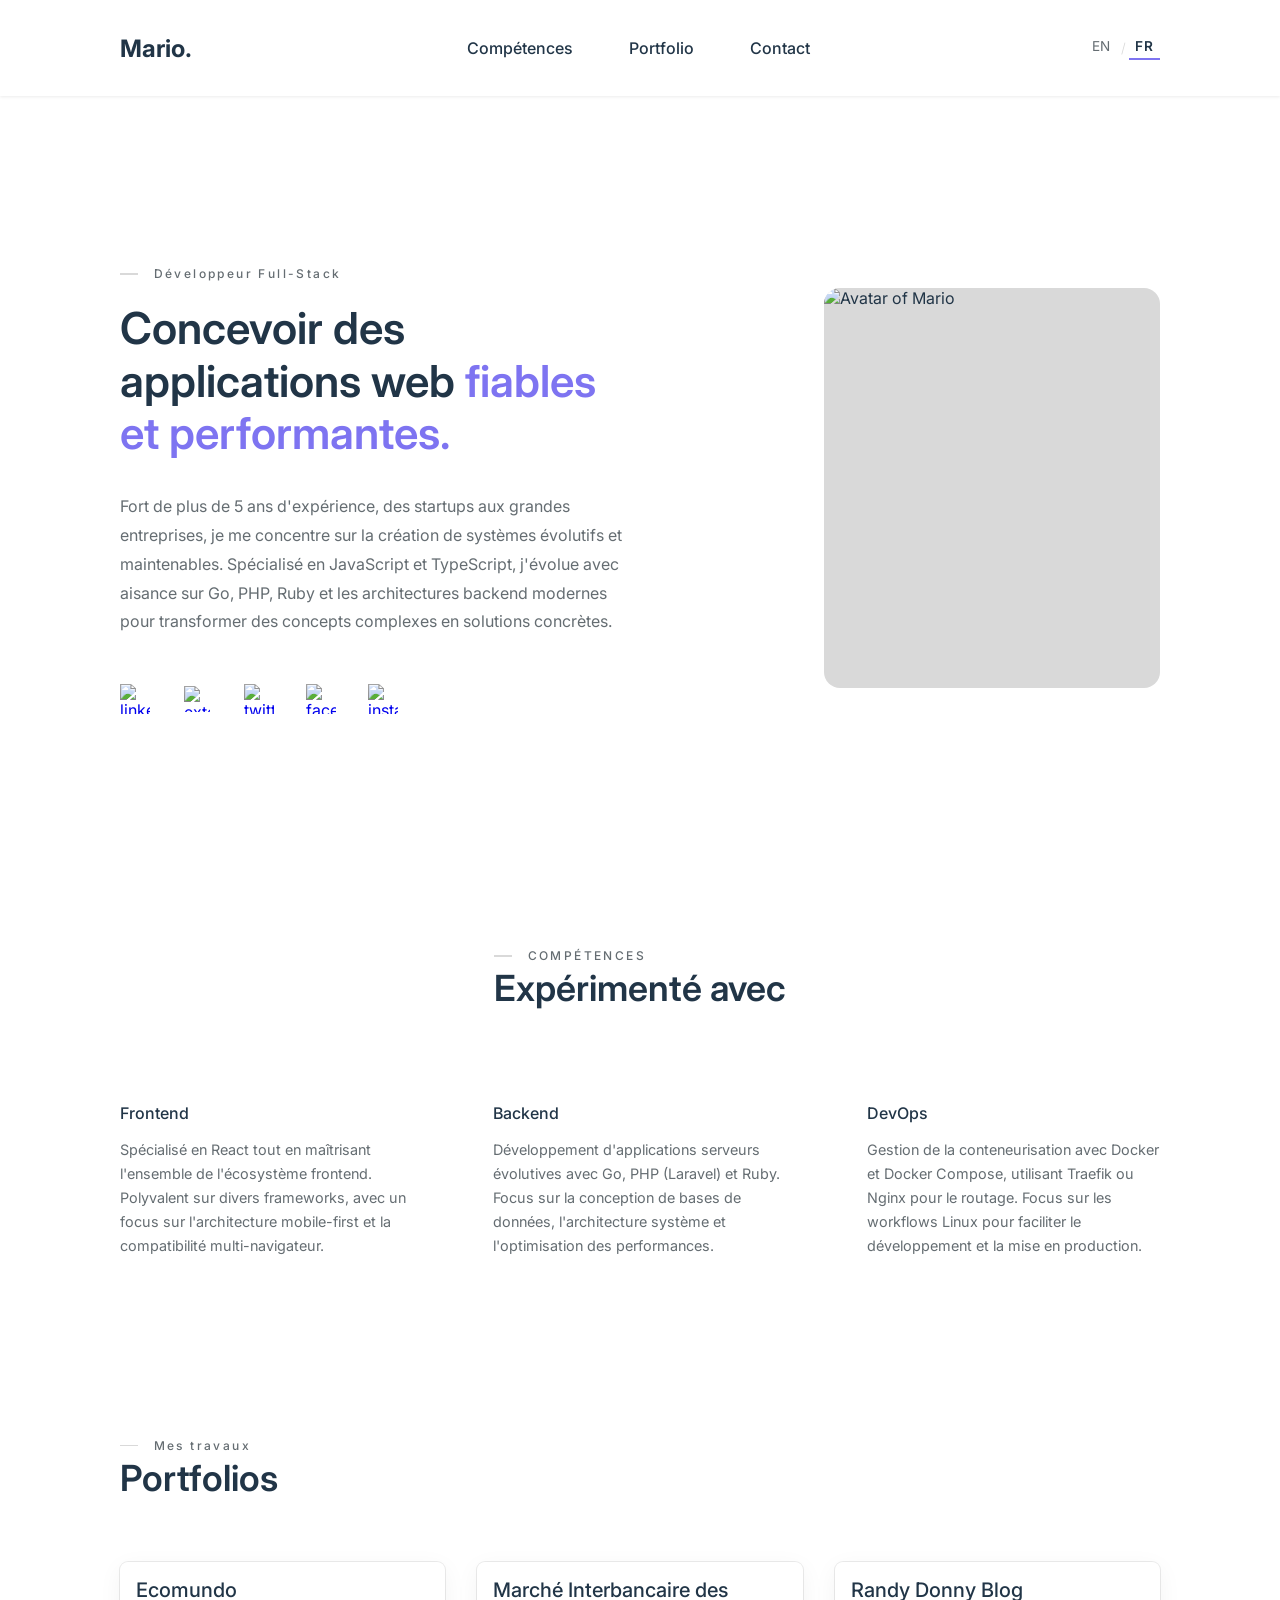
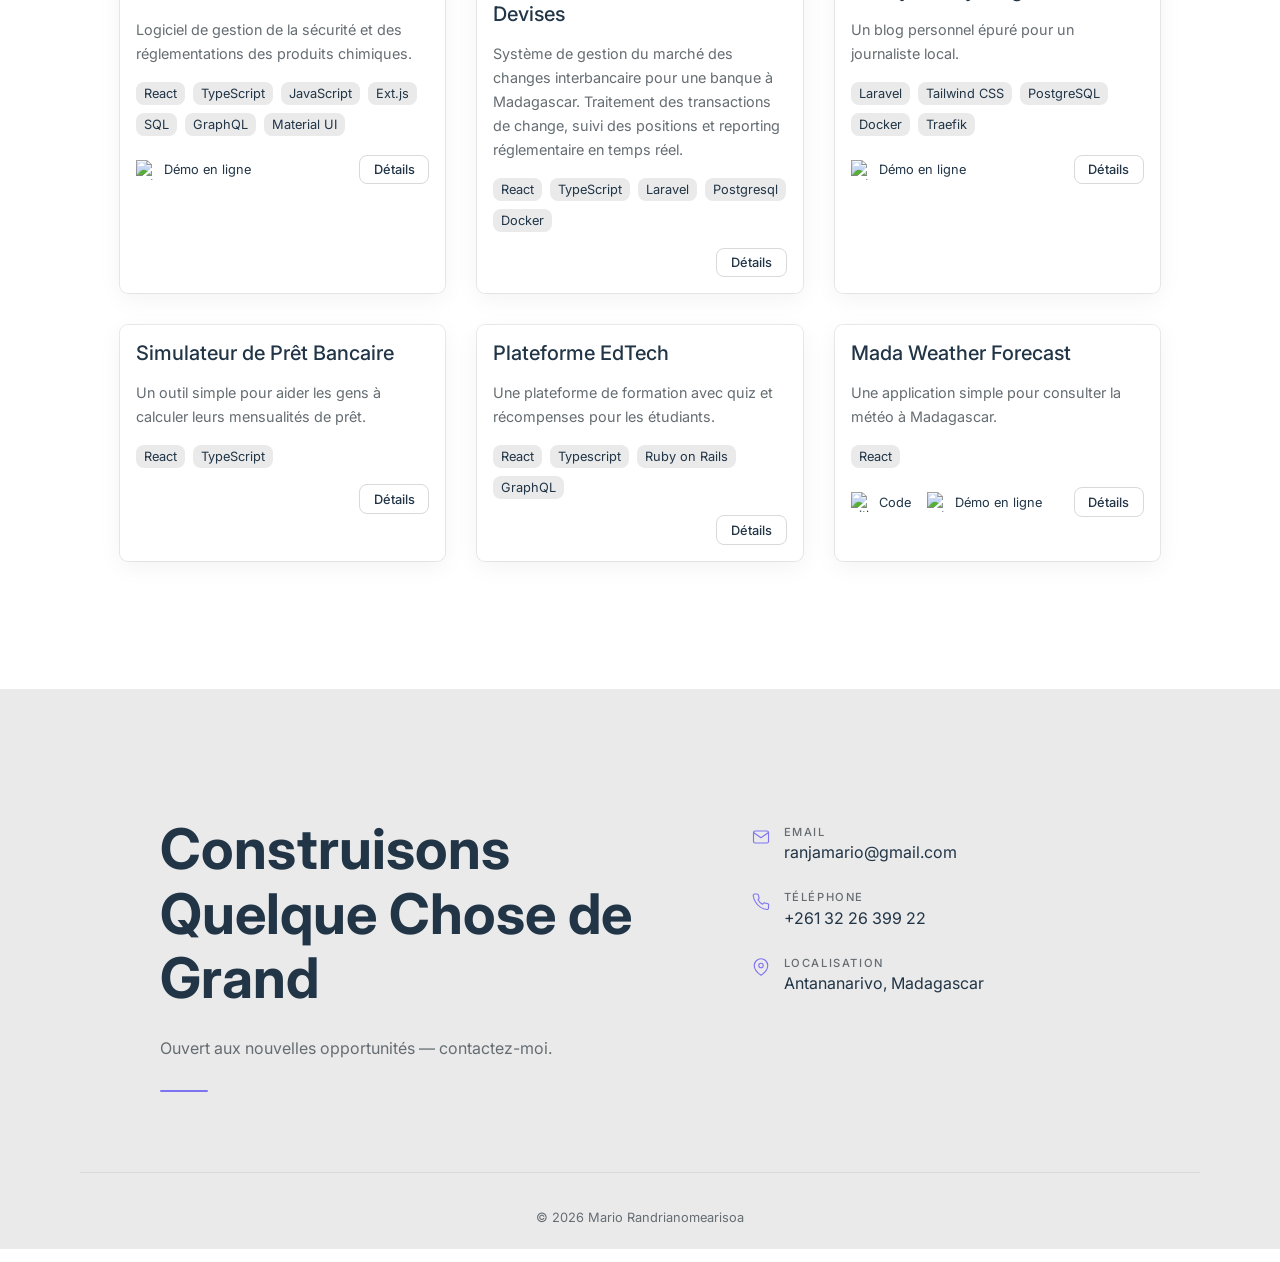
==== fr/index.html @ c976db57 "Initial commit" ====
<!DOCTYPE html><html lang="fr" style="scroll-behavior: smooth;"> <head><!-- Charset & viewport --><meta charset="UTF-8"><meta name="viewport" content="width=device-width, initial-scale=1.0"><!-- Primary SEO --><title>Mario — Développeur Full-Stack</title><meta name="description" content="Développeur Full-Stack avec plus de 5 ans d'expérience dans la création d'applications web évolutives. Spécialisé en JavaScript, TypeScript, Go, PHP et Ruby."><meta name="robots" content="index, follow"><link rel="canonical" href="https://your_domain_here.com/fr/"><!-- hreflang for bilingual site --><link rel="alternate" hreflang="en" href="https://your_domain_here.com/"><link rel="alternate" hreflang="fr" href="https://your_domain_here.com/fr/"><link rel="alternate" hreflang="x-default" href="https://your_domain_here.com/"><!-- Open Graph --><meta property="og:type" content="website"><meta property="og:url" content="https://your_domain_here.com/fr/"><meta property="og:title" content="Mario — Développeur Full-Stack"><meta property="og:description" content="Développeur Full-Stack avec plus de 5 ans d'expérience dans la création d'applications web évolutives. Spécialisé en JavaScript, TypeScript, Go, PHP et Ruby."><meta property="og:image" content="https://your_domain_here.com/og-image.png"><meta property="og:image:width" content="1200"><meta property="og:image:height" content="630"><meta property="og:locale" content="fr_FR"><meta property="og:locale:alternate" content="en_US"><meta property="og:site_name" content="Portfolio Mario"><!-- Twitter / X Card --><meta name="twitter:card" content="summary_large_image"><meta name="twitter:title" content="Mario — Développeur Full-Stack"><meta name="twitter:description" content="Développeur Full-Stack avec plus de 5 ans d'expérience dans la création d'applications web évolutives. Spécialisé en JavaScript, TypeScript, Go, PHP et Ruby."><meta name="twitter:image" content="https://your_domain_here.com/og-image.png"><!-- Favicon --><link rel="icon" type="image/x-icon" href="/favicon.ico"><link rel="apple-touch-icon" sizes="180x180" href="/apple-touch-icon.png"><meta name="theme-color" content="#7e74f1"><!-- Fonts --><link rel="preconnect" href="https://fonts.googleapis.com"><link rel="preconnect" href="https://fonts.gstatic.com" crossorigin><link href="https://fonts.googleapis.com/css2?family=Inter:wght@100..900&display=swap" rel="stylesheet"><!-- JSON-LD structured data --><script type="application/ld+json">{"@context":"https://schema.org","@type":"Person","name":"Mario","url":"https://your_domain_here.com","jobTitle":"Full-Stack Developer","email":"ranjamario@gmail.com","address":{"@type":"PostalAddress","addressLocality":"Antananarivo","addressCountry":"MG"},"knowsLanguage":["en","fr"],"knowsAbout":["JavaScript","TypeScript","Go","PHP","Ruby","React","Docker"]}</script><link rel="stylesheet" href="/_astro/Contact.BycgtQos.css"></head> <body> <header class="header"> <a href="#" class="header__logo">Mario.</a> <nav class="header__nav"> <ul class="header__nav-list"> <li class="header__nav-item"> <a href="#skill" class="header__nav-link">Compétences</a> </li> <li class="header__nav-item"> <a href="#portfolio" class="header__nav-link">Portfolio</a> </li> <li class="header__nav-item"> <a href="#contact" class="header__nav-link">Contact</a> </li> </ul> </nav> <div class="header__actions"> <div class="lang-switcher header__lang"> <a href="/" class="lang-switcher__option" aria-label="Switch to English">EN</a> <span class="lang-switcher__divider" aria-hidden="true">/</span> <a href="/fr/" class="lang-switcher__option lang-switcher__option--active" aria-current="true" aria-label="Passer en français">FR</a> </div> <button id="burger-btn" class="header__burger" aria-label="Open menu" aria-expanded="false"> <span></span> <span></span> <span></span> </button> </div> </header> <div id="nav-backdrop" class="header__backdrop"></div> <div id="mobile-nav" class="header__mobile-nav"> <ul class="header__mobile-nav-list"> <li> <a href="#skill" class="header__mobile-nav-link">Compétences</a> </li> <li> <a href="#portfolio" class="header__mobile-nav-link">Portfolio</a> </li> <li> <a href="#contact" class="header__mobile-nav-link">Contact</a> </li> </ul> <div class="lang-switcher lang-switcher--mobile"> <a href="/" class="lang-switcher__option" aria-label="Switch to English">EN</a> <span class="lang-switcher__divider" aria-hidden="true">/</span> <a href="/fr/" class="lang-switcher__option lang-switcher__option--active" aria-current="true" aria-label="Passer en français">FR</a> </div> </div> <script type="module">document.addEventListener("DOMContentLoaded",function(){const e=document.getElementById("burger-btn"),t=document.getElementById("mobile-nav"),n=document.getElementById("nav-backdrop");!e||!t||!n||(e.addEventListener("click",function(){const a=e.classList.toggle("header__burger--open");t.classList.toggle("header__mobile-nav--open",a),n.classList.toggle("header__backdrop--visible",a),e.setAttribute("aria-expanded",String(a))}),t.querySelectorAll(".header__mobile-nav-link").forEach(function(a){a.addEventListener("click",function(){e.classList.remove("header__burger--open"),t.classList.remove("header__mobile-nav--open"),n.classList.remove("header__backdrop--visible"),e.setAttribute("aria-expanded","false")})}),n.addEventListener("click",function(){e.classList.remove("header__burger--open"),t.classList.remove("header__mobile-nav--open"),n.classList.remove("header__backdrop--visible"),e.setAttribute("aria-expanded","false")}))});</script> <div class="container"> <main> <section class="hero-container"> <section class="hero__text"> <span class="section-title">Développeur Full-Stack</span> <h1 class="hero__name"> <span>Concevoir des applications web</span> <span class="hero__name hero__name--lastname">fiables et performantes.</span> </h1> <p class="hero__description"> Fort de plus de 5 ans d&#39;expérience, des startups aux grandes entreprises, je me concentre sur la création de systèmes évolutifs et maintenables. Spécialisé en JavaScript et TypeScript, j&#39;évolue avec aisance sur Go, PHP, Ruby et les architectures backend modernes pour transformer des concepts complexes en solutions concrètes. </p> <div class="hero__social-media"> <a href="https://www.linkedin.com/in/mario-randrianomearisoa/" target="_blank" class="hero__social-media-link"> <img src="https://img.icons8.com/ios-filled/30/213547/linkedin.png" alt="linkedin" loading="eager" decoding="async" width="30" height="30"> </a> <a href="https://github.com/MaxR522" target="_blank" class="hero__social-media-link"> <img src="https://img.icons8.com/external-tal-revivo-bold-tal-revivo/26/213547/external-github-community-for-software-building-and-testing-online-logo-bold-tal-revivo.png" alt="external-github-community-for-software-building-and-testing-online-logo-bold-tal-revivo" loading="eager" decoding="async" width="26" height="26"> </a> <a href="https://x.com/RanjaMario" target="_blank" class="hero__social-media-link"> <img src="https://img.icons8.com/ios-filled/30/213547/twitterx--v1.png" alt="twitterx--v1" loading="eager" decoding="async" width="30" height="30"> </a> <a href="https://www.facebook.com/R.Mario22" target="_blank" class="hero__social-media-link"> <img src="https://img.icons8.com/ios-filled/30/213547/facebook--v1.png" alt="facebook--v1" loading="eager" decoding="async" width="30" height="30"> </a> <a href="https://www.instagram.com/r.mario.r/" target="_blank" class="hero__social-media-link"> <img src="https://img.icons8.com/ios-filled/30/213547/instagram-new--v1.png" alt="instagram-new--v1" loading="eager" decoding="async" width="30" height="30"> </a> </div> </section> <div class="hero__image"> <img src="https://res.cloudinary.com/randy-blog/image/upload/q_auto/f_auto/v1776061823/avatars-9jR7ze2sUWhIk5Av-hUyK5Q-t500x500_lmuuu3.jpg" alt="Avatar of Mario" loading="eager" data-i18n-key="hero-avatar-alt" decoding="async" width="336" height="400" class="hero__image-photo"> </div> </section> <section id="skill" class="skills"> <div> <span class="section-title">COMPÉTENCES</span> <span class="section-subtitle">Expérimenté avec</span> </div> <div class="skills__item-container"> <div class="skill-item"> <div class="skill-item__header"> <span class="skill-item__title">Frontend</span> </div> <p class="skill-item__description">Spécialisé en React tout en maîtrisant l&#39;ensemble de l&#39;écosystème frontend. Polyvalent sur divers frameworks, avec un focus sur l&#39;architecture mobile-first et la compatibilité multi-navigateur.</p> </div> <div class="skill-item"> <div class="skill-item__header"> <span class="skill-item__title">Backend</span> </div> <p class="skill-item__description">Développement d&#39;applications serveurs évolutives avec Go, PHP (Laravel) et Ruby. Focus sur la conception de bases de données, l&#39;architecture système et l&#39;optimisation des performances.</p> </div> <div class="skill-item"> <div class="skill-item__header"> <span class="skill-item__title">DevOps</span> </div> <p class="skill-item__description">Gestion de la conteneurisation avec Docker et Docker Compose, utilisant Traefik ou Nginx pour le routage. Focus sur les workflows Linux pour faciliter le développement et la mise en production.</p> </div> </div> </section> <section id="portfolio" class="portfolio"> <div> <span class="section-title">Mes travaux</span> <span class="section-subtitle">Portfolios</span> </div> <div class="portfolio__card-container"> <div class="project-card"> <div class="project-card__header"> <span class="project-card__title">Ecomundo</span> </div> <div class="project-card__content"> <div class="project-card__description">Logiciel de gestion de la sécurité et des réglementations des produits chimiques.</div> <div class="project-card__technologies"> <span class="techno-chip">React</span><span class="techno-chip">TypeScript</span><span class="techno-chip">JavaScript</span><span class="techno-chip">Ext.js</span><span class="techno-chip">SQL</span><span class="techno-chip">GraphQL</span><span class="techno-chip">Material UI</span> </div> </div> <div class="project-card__footer"> <div class="project-card__links">  <a href="https://www.ecomundo.eu/en" target="_blank" rel="noopener noreferrer" class="project-card__link"> <img src="https://img.icons8.com/material-outlined/20/333333/external-link.png" alt="external-link" loading="lazy" decoding="async" width="20" height="20"> <span>Démo en ligne</span> </a> </div> <button class="project-card__details-btn"> Détails </button> </div> </div> <div class="project-modal-overlay" role="dialog" aria-modal="true" aria-labelledby="modal-title-1" aria-hidden="true"> <div class="project-modal" tabindex="-1"> <div class="project-modal__header"> <h2 class="project-modal__title" id="modal-title-1">Ecomundo</h2> <button class="project-modal__close" aria-label="Close"> <svg width="24" height="24" viewBox="0 0 24 24" fill="none" stroke="currentColor" stroke-width="2" stroke-linecap="round" stroke-linejoin="round" aria-hidden="true"> <line x1="18" y1="6" x2="6" y2="18"></line> <line x1="6" y1="6" x2="18" y2="18"></line> </svg> </button> </div> <div class="project-modal__body"> <div class="project-modal__image-wrapper"> <img src="https://res.cloudinary.com/randy-blog/image/upload/v1775982570/659bc271dc2cefbdf6884b4e_Visuel-COSMETIC-Factory_19.30_Tablette-labo_2019_rm8rpl.webp" alt="Ecomundo preview" loading="lazy"> </div> <div class="project-modal__meta"> <span class="techno-chip project-modal__role-chip">Développeur Frontend</span> </div> <p class="project-modal__long-desc">EcoMundo est un partenaire mondial pour les professionnels de l&#39;industrie chimique, proposant des solutions logicielles spécialisées et des services réglementaires. La plateforme accompagne les petites, moyennes et grandes entreprises dans de nombreux secteurs, en aidant à accélérer la mise sur le marché de produits comme les cosmétiques, les parfums et les peintures. Plus de 500 clients mondiaux et plusieurs millions de dollars de chiffre d&#39;affaires annuel.</p> <div class="project-modal__section"> <span class="project-modal__section-label">Points clés</span> <ul class="project-modal__highlights"> <li>Travaillé sur la migration d&#39;Ext.js vers React pour moderniser l&#39;expérience utilisateur</li><li>Développé de nouvelles fonctionnalités tout en maintenant le code existant</li><li>Membre de l&#39;équipe de recherche et développement, exploration de nouvelles technologies.</li> </ul> </div> <div class="project-modal__section"> <span class="project-modal__section-label">Technologies</span> <div class="project-modal__tech"> <span class="techno-chip">React</span><span class="techno-chip">TypeScript</span><span class="techno-chip">JavaScript</span><span class="techno-chip">Ext.js</span><span class="techno-chip">SQL</span><span class="techno-chip">GraphQL</span><span class="techno-chip">Material UI</span> </div> </div> <div class="project-modal__actions">  <a href="https://www.ecomundo.eu/en" target="_blank" rel="noopener noreferrer" class="project-modal__action project-modal__action--filled"> <img src="https://img.icons8.com/material-outlined/20/ffffff/external-link.png" alt="external-link" loading="lazy" decoding="async" width="16" height="16"> <span>Démo en ligne</span> </a> </div> </div> </div> </div><div class="project-card"> <div class="project-card__header"> <span class="project-card__title">Marché Interbancaire des Devises</span> </div> <div class="project-card__content"> <div class="project-card__description">Système de gestion du marché des changes interbancaire pour une banque à Madagascar. Traitement des transactions de change, suivi des positions et reporting réglementaire en temps réel.</div> <div class="project-card__technologies"> <span class="techno-chip">React</span><span class="techno-chip">TypeScript</span><span class="techno-chip">Laravel</span><span class="techno-chip">Postgresql</span><span class="techno-chip">Docker</span> </div> </div> <div class="project-card__footer"> <div class="project-card__links">   </div> <button class="project-card__details-btn"> Détails </button> </div> </div> <div class="project-modal-overlay" role="dialog" aria-modal="true" aria-labelledby="modal-title-2" aria-hidden="true"> <div class="project-modal" tabindex="-1"> <div class="project-modal__header"> <h2 class="project-modal__title" id="modal-title-2">Marché Interbancaire des Devises</h2> <button class="project-modal__close" aria-label="Close"> <svg width="24" height="24" viewBox="0 0 24 24" fill="none" stroke="currentColor" stroke-width="2" stroke-linecap="round" stroke-linejoin="round" aria-hidden="true"> <line x1="18" y1="6" x2="6" y2="18"></line> <line x1="6" y1="6" x2="18" y2="18"></line> </svg> </button> </div> <div class="project-modal__body"> <div class="project-modal__image-wrapper"> <img src="https://res.cloudinary.com/randy-blog/image/upload/q_auto/f_auto/v1775983119/pexels-freestockpro-12955791_m3aedy.jpg" alt="Marché Interbancaire des Devises preview" loading="lazy"> </div> <div class="project-modal__meta"> <span class="techno-chip project-modal__role-chip">Développeur Fullstack</span> </div> <p class="project-modal__long-desc">Il s&#39;agit d&#39;une application de gestion du marché de change interbancaire pour une banque commerciale à Madagascar. Elle assure le traitement des transactions de devises, le suivi des positions de change et l&#39;édition de rapports réglementaires en temps réel.</p> <div class="project-modal__section"> <span class="project-modal__section-label">Points clés</span> <ul class="project-modal__highlights"> <li>Collaboré sur la logique backend pour gérer des transactions financières sensibles</li><li>Participé à la création de tableaux de bord affichant la liquidité bancaire en temps réel</li><li>Mis en place Docker pour faciliter l&#39;exécution et le déploiement de l&#39;application pour toute l&#39;équipe</li> </ul> </div> <div class="project-modal__section"> <span class="project-modal__section-label">Technologies</span> <div class="project-modal__tech"> <span class="techno-chip">React</span><span class="techno-chip">TypeScript</span><span class="techno-chip">Laravel</span><span class="techno-chip">Postgresql</span><span class="techno-chip">Docker</span> </div> </div>  </div> </div> </div><div class="project-card"> <div class="project-card__header"> <span class="project-card__title">Randy Donny Blog</span> </div> <div class="project-card__content"> <div class="project-card__description">Un blog personnel épuré pour un journaliste local.</div> <div class="project-card__technologies"> <span class="techno-chip">Laravel</span><span class="techno-chip">Tailwind CSS</span><span class="techno-chip">PostgreSQL</span><span class="techno-chip">Docker</span><span class="techno-chip">Traefik</span> </div> </div> <div class="project-card__footer"> <div class="project-card__links">  <a href="https://randy-donny.com/" target="_blank" rel="noopener noreferrer" class="project-card__link"> <img src="https://img.icons8.com/material-outlined/20/333333/external-link.png" alt="external-link" loading="lazy" decoding="async" width="20" height="20"> <span>Démo en ligne</span> </a> </div> <button class="project-card__details-btn"> Détails </button> </div> </div> <div class="project-modal-overlay" role="dialog" aria-modal="true" aria-labelledby="modal-title-3" aria-hidden="true"> <div class="project-modal" tabindex="-1"> <div class="project-modal__header"> <h2 class="project-modal__title" id="modal-title-3">Randy Donny Blog</h2> <button class="project-modal__close" aria-label="Close"> <svg width="24" height="24" viewBox="0 0 24 24" fill="none" stroke="currentColor" stroke-width="2" stroke-linecap="round" stroke-linejoin="round" aria-hidden="true"> <line x1="18" y1="6" x2="6" y2="18"></line> <line x1="6" y1="6" x2="18" y2="18"></line> </svg> </button> </div> <div class="project-modal__body"> <div class="project-modal__image-wrapper"> <img src="https://res.cloudinary.com/randy-blog/image/upload/q_auto/f_auto/v1775984117/Screenshot_20260412_115445_srhbym.png" alt="Randy Donny Blog preview" loading="lazy"> </div> <div class="project-modal__meta"> <span class="techno-chip project-modal__role-chip">Développeur Fullstack</span> </div> <p class="project-modal__long-desc">Un blog simple que j&#39;ai construit pour un journaliste professionnel afin qu&#39;il puisse partager des actualités et des histoires. Pas question de le compliquer ; juste un endroit fiable pour écrire des articles, avec un rendu soigné et un chargement rapide sur mobile.</p> <div class="project-modal__section"> <span class="project-modal__section-label">Points clés</span> <ul class="project-modal__highlights"> <li>Mis en place un système simple pour écrire et organiser les articles</li><li>Configuré les bases du SEO pour que les articles apparaissent dans les résultats de recherche</li><li>Veillé à ce que la mise en page soit agréable à lire sur mobile</li><li>Utilisé Traefik et Docker pour un hébergement simple et propre</li> </ul> </div> <div class="project-modal__section"> <span class="project-modal__section-label">Technologies</span> <div class="project-modal__tech"> <span class="techno-chip">Laravel</span><span class="techno-chip">Tailwind CSS</span><span class="techno-chip">PostgreSQL</span><span class="techno-chip">Docker</span><span class="techno-chip">Traefik</span> </div> </div> <div class="project-modal__actions">  <a href="https://randy-donny.com/" target="_blank" rel="noopener noreferrer" class="project-modal__action project-modal__action--filled"> <img src="https://img.icons8.com/material-outlined/20/ffffff/external-link.png" alt="external-link" loading="lazy" decoding="async" width="16" height="16"> <span>Démo en ligne</span> </a> </div> </div> </div> </div><div class="project-card"> <div class="project-card__header"> <span class="project-card__title">Simulateur de Prêt Bancaire</span> </div> <div class="project-card__content"> <div class="project-card__description">Un outil simple pour aider les gens à calculer leurs mensualités de prêt.</div> <div class="project-card__technologies"> <span class="techno-chip">React</span><span class="techno-chip">TypeScript</span> </div> </div> <div class="project-card__footer"> <div class="project-card__links">   </div> <button class="project-card__details-btn"> Détails </button> </div> </div> <div class="project-modal-overlay" role="dialog" aria-modal="true" aria-labelledby="modal-title-4" aria-hidden="true"> <div class="project-modal" tabindex="-1"> <div class="project-modal__header"> <h2 class="project-modal__title" id="modal-title-4">Simulateur de Prêt Bancaire</h2> <button class="project-modal__close" aria-label="Close"> <svg width="24" height="24" viewBox="0 0 24 24" fill="none" stroke="currentColor" stroke-width="2" stroke-linecap="round" stroke-linejoin="round" aria-hidden="true"> <line x1="18" y1="6" x2="6" y2="18"></line> <line x1="6" y1="6" x2="18" y2="18"></line> </svg> </button> </div> <div class="project-modal__body"> <div class="project-modal__image-wrapper"> <img src="https://res.cloudinary.com/randy-blog/image/upload/q_auto/f_auto/v1775983647/bmoi-simulateur_vyjuc7.png" alt="Simulateur de Prêt Bancaire preview" loading="lazy"> </div> <div class="project-modal__meta"> <span class="techno-chip project-modal__role-chip">Développeur Frontend</span> </div> <p class="project-modal__long-desc">J&#39;ai développé ce module pour une banque à Madagascar afin que ses clients puissent simuler leurs propres prêts. Il suffit de choisir ce que vous achetez une voiture et l&#39;outil affiche instantanément les mensualités et les frais. L&#39;objectif est de rendre les calculs bancaires compréhensibles pour tout le monde.</p> <div class="project-modal__section"> <span class="project-modal__section-label">Points clés</span> <ul class="project-modal__highlights"> <li>Créé un formulaire étape par étape simple pour un processus complexe</li><li>Écrit la logique pour mettre à jour tous les calculs instantanément au fil de la saisie</li><li>Veillé à ce que l&#39;application fonctionne parfaitement sur mobile</li><li>Amélioré l&#39;interface pour rendre les détails du prêt clairs et transparents</li> </ul> </div> <div class="project-modal__section"> <span class="project-modal__section-label">Technologies</span> <div class="project-modal__tech"> <span class="techno-chip">React</span><span class="techno-chip">TypeScript</span> </div> </div>  </div> </div> </div><div class="project-card"> <div class="project-card__header"> <span class="project-card__title">Plateforme EdTech</span> </div> <div class="project-card__content"> <div class="project-card__description">Une plateforme de formation avec quiz et récompenses pour les étudiants.</div> <div class="project-card__technologies"> <span class="techno-chip">React</span><span class="techno-chip">Typescript</span><span class="techno-chip">Ruby on Rails</span><span class="techno-chip">GraphQL</span> </div> </div> <div class="project-card__footer"> <div class="project-card__links">   </div> <button class="project-card__details-btn"> Détails </button> </div> </div> <div class="project-modal-overlay" role="dialog" aria-modal="true" aria-labelledby="modal-title-5" aria-hidden="true"> <div class="project-modal" tabindex="-1"> <div class="project-modal__header"> <h2 class="project-modal__title" id="modal-title-5">Plateforme EdTech</h2> <button class="project-modal__close" aria-label="Close"> <svg width="24" height="24" viewBox="0 0 24 24" fill="none" stroke="currentColor" stroke-width="2" stroke-linecap="round" stroke-linejoin="round" aria-hidden="true"> <line x1="18" y1="6" x2="6" y2="18"></line> <line x1="6" y1="6" x2="18" y2="18"></line> </svg> </button> </div> <div class="project-modal__body"> <div class="project-modal__image-wrapper"> <img src="https://res.cloudinary.com/randy-blog/image/upload/q_auto/f_auto/v1775986613/5204029_llppho.jpg" alt="Plateforme EdTech preview" loading="lazy"> </div> <div class="project-modal__meta"> <span class="techno-chip project-modal__role-chip">Développeur Fullstack</span> </div> <p class="project-modal__long-desc">Il s&#39;agissait d&#39;une version antérieure de la plateforme Sayna. J&#39;ai travaillé avec l&#39;équipe pour créer un espace où les gens pouvaient apprendre à coder grâce à des quiz et un système de récompenses progressif. Un projet stimulant qui combinait plusieurs technologies pour maintenir l&#39;engagement des étudiants.</p> <div class="project-modal__section"> <span class="project-modal__section-label">Points clés</span> <ul class="project-modal__highlights"> <li>Travaillé sur la base de données pour suivre les scores et badges des étudiants</li><li>Contribué à la création de l&#39;API gérant l&#39;ensemble du contenu pédagogique</li><li>Développé des parties de l&#39;interface où les étudiants suivent leurs leçons</li><li>Utilisé GraphQL pour assurer une circulation fluide des données entre le front et le back</li> </ul> </div> <div class="project-modal__section"> <span class="project-modal__section-label">Technologies</span> <div class="project-modal__tech"> <span class="techno-chip">React</span><span class="techno-chip">Typescript</span><span class="techno-chip">Ruby on Rails</span><span class="techno-chip">GraphQL</span> </div> </div>  </div> </div> </div><div class="project-card"> <div class="project-card__header"> <span class="project-card__title">Mada Weather Forecast</span> </div> <div class="project-card__content"> <div class="project-card__description">Une application simple pour consulter la météo à Madagascar.</div> <div class="project-card__technologies"> <span class="techno-chip">React</span> </div> </div> <div class="project-card__footer"> <div class="project-card__links"> <a href="https://github.com/MaxR522/mada-weather-forecast" target="_blank" rel="noopener noreferrer" class="project-card__link"> <img src="https://img.icons8.com/ios-glyphs/20/333333/github.png" alt="github" loading="lazy" decoding="async" width="20" height="20"> <span>Code</span> </a> <a href="https://mada-carte-meteo.netlify.app/" target="_blank" rel="noopener noreferrer" class="project-card__link"> <img src="https://img.icons8.com/material-outlined/20/333333/external-link.png" alt="external-link" loading="lazy" decoding="async" width="20" height="20"> <span>Démo en ligne</span> </a> </div> <button class="project-card__details-btn"> Détails </button> </div> </div> <div class="project-modal-overlay" role="dialog" aria-modal="true" aria-labelledby="modal-title-6" aria-hidden="true"> <div class="project-modal" tabindex="-1"> <div class="project-modal__header"> <h2 class="project-modal__title" id="modal-title-6">Mada Weather Forecast</h2> <button class="project-modal__close" aria-label="Close"> <svg width="24" height="24" viewBox="0 0 24 24" fill="none" stroke="currentColor" stroke-width="2" stroke-linecap="round" stroke-linejoin="round" aria-hidden="true"> <line x1="18" y1="6" x2="6" y2="18"></line> <line x1="6" y1="6" x2="18" y2="18"></line> </svg> </button> </div> <div class="project-modal__body"> <div class="project-modal__image-wrapper"> <img src="https://res.cloudinary.com/randy-blog/image/upload/q_auto/f_auto/v1775985260/map_xuyqvr.png" alt="Mada Weather Forecast preview" loading="lazy"> </div> <div class="project-modal__meta"> <span class="techno-chip project-modal__role-chip">Développeur Frontend</span> </div> <p class="project-modal__long-desc">C&#39;est l&#39;un de mes tous premiers projets, réalisé quand je débutais avec React. Il est loin d&#39;être parfait, mais je le garde dans mon portfolio car il me rappelle le chemin parcouru depuis et là où tout a commencé.</p> <div class="project-modal__section"> <span class="project-modal__section-label">Points clés</span> <ul class="project-modal__highlights"> <li>Ma première vraie expérience avec les composants React</li><li>Appris à récupérer et afficher des données depuis une API météo publique</li><li>Le projet qui m&#39;a aidé à comprendre la gestion du state dans une application</li> </ul> </div> <div class="project-modal__section"> <span class="project-modal__section-label">Technologies</span> <div class="project-modal__tech"> <span class="techno-chip">React</span> </div> </div> <div class="project-modal__actions"> <a href="https://github.com/MaxR522/mada-weather-forecast" target="_blank" rel="noopener noreferrer" class="project-modal__action project-modal__action--outlined"> <img src="https://img.icons8.com/ios-glyphs/20/333333/github.png" alt="github" loading="lazy" decoding="async" width="16" height="16"> <span>Code</span> </a> <a href="https://mada-carte-meteo.netlify.app/" target="_blank" rel="noopener noreferrer" class="project-modal__action project-modal__action--filled"> <img src="https://img.icons8.com/material-outlined/20/ffffff/external-link.png" alt="external-link" loading="lazy" decoding="async" width="16" height="16"> <span>Démo en ligne</span> </a> </div> </div> </div> </div> </div> </section> <script type="module">const p=document.querySelectorAll(".project-modal-overlay");p.forEach(e=>{const i=e.previousElementSibling?.querySelector(".project-card__details-btn"),c=e.querySelector(".project-modal"),a=e.querySelector(".project-modal__close");let r=null;function u(){return Array.from(c.querySelectorAll('a[href], button:not([disabled]), [tabindex]:not([tabindex="-1"])'))}function f(){r=document.activeElement,e.removeAttribute("aria-hidden"),e.classList.add("project-modal-overlay--open"),document.body.style.overflow="hidden",c.focus()}function d(){e.classList.remove("project-modal-overlay--open"),e.addEventListener("transitionend",()=>{e.setAttribute("aria-hidden","true"),document.body.style.overflow="",r?.focus()},{once:!0})}function m(t){if(t.key!=="Tab")return;const n=u(),s=n[0],l=n[n.length-1];t.shiftKey?document.activeElement===s&&(t.preventDefault(),l.focus()):document.activeElement===l&&(t.preventDefault(),s.focus())}i?.addEventListener("click",f),a?.addEventListener("click",d),e.addEventListener("pointerdown",t=>{t.target===e&&d()}),e.addEventListener("keydown",m)});document.addEventListener("keydown",e=>{if(e.key!=="Escape")return;const o=document.querySelector(".project-modal-overlay--open");o&&o.querySelector(".project-modal__close")?.click()});</script> <section id="contact" class="contact"> <div class="contact__inner"> <div class="contact__left"> <h2 class="contact__title"> Construisons Quelque Chose de Grand </h2> <p class="contact__tagline"> Ouvert aux nouvelles opportunités — contactez-moi. </p> <span class="contact__accent-line" aria-hidden="true"></span> </div> <div class="contact__right"> <ul class="contact__info-list"> <li class="contact__info-item"> <span class="contact__info-icon"> <svg width="18" height="18" viewBox="0 0 24 24" fill="none" xmlns="http://www.w3.org/2000/svg" aria-hidden="true"> <path d="M4 4h16c1.1 0 2 .9 2 2v12c0 1.1-.9 2-2 2H4c-1.1 0-2-.9-2-2V6c0-1.1.9-2 2-2z" stroke="var(--primary-color)" stroke-width="1.5" stroke-linecap="round" stroke-linejoin="round"></path> <polyline points="22,6 12,13 2,6" stroke="var(--primary-color)" stroke-width="1.5" stroke-linecap="round" stroke-linejoin="round"></polyline> </svg> </span> <div class="contact__info-content"> <span class="contact__info-label">Email</span> <a href="mailto:ranjamario@gmail.com" class="contact__info-link">ranjamario@gmail.com</a> </div> </li> <li class="contact__info-item"> <span class="contact__info-icon"> <svg width="18" height="18" viewBox="0 0 24 24" fill="none" xmlns="http://www.w3.org/2000/svg" aria-hidden="true"> <path d="M22 16.92v3a2 2 0 0 1-2.18 2 19.79 19.79 0 0 1-8.63-3.07A19.5 19.5 0 0 1 4.69 12a19.79 19.79 0 0 1-3.07-8.67A2 2 0 0 1 3.6 1.28h3a2 2 0 0 1 2 1.72 12.84 12.84 0 0 0 .7 2.81 2 2 0 0 1-.45 2.11L7.91 9a16 16 0 0 0 6 6l1.27-1.27a2 2 0 0 1 2.11-.45 12.84 12.84 0 0 0 2.81.7A2 2 0 0 1 22 16.92z" stroke="var(--primary-color)" stroke-width="1.5" stroke-linecap="round" stroke-linejoin="round"></path> </svg> </span> <div class="contact__info-content"> <span class="contact__info-label">Téléphone</span> <a href="tel:+261000000000" class="contact__info-link">+261 32 26 399 22</a> </div> </li> <li class="contact__info-item"> <span class="contact__info-icon"> <svg width="18" height="18" viewBox="0 0 24 24" fill="none" xmlns="http://www.w3.org/2000/svg" aria-hidden="true"> <path d="M21 10c0 7-9 13-9 13s-9-6-9-13a9 9 0 0 1 18 0z" stroke="var(--primary-color)" stroke-width="1.5" stroke-linecap="round" stroke-linejoin="round"></path> <circle cx="12" cy="10" r="3" stroke="var(--primary-color)" stroke-width="1.5"></circle> </svg> </span> <div class="contact__info-content"> <span class="contact__info-label">Localisation</span> <span class="contact__info-value">Antananarivo, Madagascar</span> </div> </li> </ul> </div> </div> <hr class="contact__divider"> <p class="contact__copyright">
© 2026 Mario Randrianomearisoa
</p> </section> </main> </div></body></html>
---- _astro/Contact.BycgtQos.css ----
section[id]{scroll-margin-top:8rem}@media(max-width:768px){section[id]{scroll-margin-top:4rem}}.techno-chip{background-color:var(--chip-bg-color);color:var(--dark-color);font-size:.8rem;padding:.25rem .5rem;border-radius:.5rem}.hero-container{min-height:45rem;display:flex;align-items:center;justify-content:space-between}.hero__text{display:flex;flex-direction:column;width:50%}.hero__name{font-size:2.75rem;font-style:normal;font-weight:600;line-height:1.2;margin:1rem 0;&.hero__name--lastname{color:var(--primary-color)}}.hero__description{font-size:1rem;font-style:normal;font-weight:400;line-height:1.8rem;color:var(--grey-color)}.hero__social-media{display:flex;gap:2rem;align-items:center;margin-top:2rem;.hero__social-media-link{display:inline-flex;width:30px;height:30px;justify-content:center;align-items:center}}.hero__image{background-color:var(--light-grey-color);width:21rem;height:25rem;border-radius:1rem;overflow:hidden;flex-shrink:0}.hero__image-photo{width:100%;height:100%;object-fit:cover;object-position:center top;display:block}@media(max-width:768px){.hero-container{flex-direction:column;height:auto;padding:2rem 0}.hero__text{width:100%}.hero__name{font-size:2rem;line-height:1.2}.hero__image{width:20rem;max-width:100%;height:24rem;margin-top:2rem}}@media(min-width:769px)and (max-width:992px){.hero-container{min-height:30rem;display:flex;align-items:center;justify-content:space-between;flex-direction:row}.hero__text{width:60%}.hero__name{font-size:2rem;line-height:2rem}.hero__image{width:16rem;height:20rem}}.skills{display:flex;flex-direction:column;justify-content:space-evenly;width:100%;align-items:center;position:relative;gap:6rem;padding:6rem 0 10rem;.skills__item-container{display:grid;grid-template-columns:repeat(3,1fr);gap:5rem;width:100%}}.skill-item{.skill-item__header{display:flex;flex-direction:column;justify-content:space-between;gap:1rem;font-weight:700}.skill-item__icon{.skill-item__icon-image{width:3rem}}.skill-item__title{font-style:normal;font-weight:500;font-size:1rem;line-height:1.2rem}.skill-item__description{font-weight:400;font-size:.9rem;line-height:1.5rem;margin-bottom:1rem;color:var(--grey-color)}}@media(max-width:768px){.skills{align-items:flex-start;margin:3rem 0rem 1rem;min-height:auto;gap:1rem;padding:0;.skills__item-container{grid-template-columns:1fr;gap:2rem;padding-top:2rem}}.skill-item{.skill-item__header{display:flex;flex-direction:column;justify-content:space-between;align-items:flex-start;gap:1rem}.skill-item__description{text-align:left;padding:0}}}.header{display:flex;flex-direction:row;justify-content:space-between;align-items:center;width:100%;position:sticky;top:0;height:6rem;background-color:var(--white-color);box-shadow:0 1px 3px #00000014;z-index:999;padding-left:max(5rem,calc(50% - 32.5rem));padding-right:max(5rem,calc(50% - 32.5rem));.header__logo{font-size:1.5rem;font-weight:700;color:inherit;text-decoration:none}.header__nav{flex:1;display:flex;justify-content:center;.header__nav-list{list-style:none;padding:0;margin:0;display:flex;flex-direction:row;gap:3.5rem}.header__nav-item{font-size:1rem;font-weight:500;color:inherit;cursor:pointer;position:relative;&.header__nav-item:before{content:"";position:absolute;width:100%;height:2px;border-radius:4px;background-color:var(--dark-color);bottom:-2px;left:0;transform-origin:right;transform:scaleX(0);transition:transform .1s ease-in-out}&.header__nav-item:hover:before{transform-origin:left;transform:scaleX(1)}.header__nav-link{color:inherit;text-decoration:none}}}.header__actions{display:flex;align-items:center;gap:.5rem}}.lang-switcher{display:flex;align-items:center;gap:0}.lang-switcher__option{background:transparent;border:none;border-bottom:2px solid transparent;padding:.25rem .4rem;font-size:.85rem;font-weight:400;letter-spacing:.05em;color:var(--grey-color);cursor:pointer;line-height:1;text-decoration:none;transition:color .1s ease-in-out,border-color .1s ease-in-out;&:hover{color:var(--dark-color)}}.lang-switcher__option--active{font-weight:600;color:var(--dark-color);border-bottom-color:var(--primary-color)}.lang-switcher__divider{color:var(--light-grey-color);font-weight:300;font-size:.85rem;margin:0 .2rem;user-select:none}.lang-switcher--mobile{justify-content:center;padding:1rem 1.5rem;border-top:1px solid var(--light-grey-color);margin-top:.25rem;.lang-switcher__option{font-size:.9rem;padding:.5rem .6rem}.lang-switcher__divider{font-size:.9rem}}.header__burger{display:none;flex-direction:column;justify-content:center;gap:5px;background:transparent;border:none;cursor:pointer;padding:4px;width:32px;height:32px;span{display:block;width:22px;height:2px;background-color:var(--dark-color);border-radius:2px;transform-origin:center;transition:transform .2s ease,opacity .2s ease}&.header__burger--open span:nth-child(1){transform:translateY(7px) rotate(45deg)}&.header__burger--open span:nth-child(2){opacity:0}&.header__burger--open span:nth-child(3){transform:translateY(-7px) rotate(-45deg)}}.header__mobile-nav{display:none;position:fixed;top:4rem;left:0;width:100%;background-color:var(--white-color);box-shadow:0 4px 8px #00000014;z-index:998;transform:translateY(-8px);opacity:0;padding:0 0 1rem .5rem;text-align:left;transition:transform .2s ease,opacity .2s ease;&.header__mobile-nav--open{transform:translateY(0);opacity:1}.header__mobile-nav-list{list-style:none;margin:0;padding:.5rem 0}.header__mobile-nav-link{display:block;padding:1rem 1.5rem;font-size:1rem;font-weight:500;color:var(--dark-color);text-decoration:none;&:hover{background-color:var(--light-grey-color)}}}.header__backdrop{display:none;position:fixed;inset:0;top:4rem;z-index:997;backdrop-filter:blur(4px);-webkit-backdrop-filter:blur(4px);background-color:#00000026;opacity:0;pointer-events:none;transition:opacity .2s ease;&.header__backdrop--visible{opacity:1;pointer-events:auto}}@media(max-width:992px){.header{padding-left:2rem;padding-right:2rem}}@media(max-width:768px){.header{height:4rem;.header__nav,.lang-switcher{display:none}}.header__burger{display:flex}.header__mobile-nav{display:block;pointer-events:none;&.header__mobile-nav--open{pointer-events:auto}}.header__backdrop{display:block}}:root{font-family:Inter,system-ui,Avenir,Helvetica,Arial,sans-serif;color-scheme:light dark;color:#213547;background-color:#fff;font-size:1rem;--dark-color: #213547;--white-color: #ffffff;--grey-color: #656d72;--light-grey-color: #d9d9d9;--primary-color: #7e74f1;--white-grey-color: #f8f8f8;--chip-bg-color: #eaeaea}*,*:before,*:after{box-sizing:border-box}body{margin:0;padding:0;overflow-x:hidden}.container{padding:2rem 5rem;max-width:75rem;margin:auto}@media(max-width:992px){.container{padding:1rem 2rem;margin:auto}}.section-title{line-height:1.5rem;font-size:.75rem;font-weight:500;color:var(--grey-color);letter-spacing:.15rem;display:flex;align-items:center;gap:1rem}.section-title:before{content:"";display:block;width:1.1rem;height:.1rem;background-color:var(--light-grey-color)}.section-subtitle{font-size:2.25rem;font-style:normal;font-weight:600;line-height:2.5rem}@media(max-width:768px){.section-subtitle{font-size:2rem;line-height:2.4rem}}.project-card{box-shadow:#0000000d 0 6px 24px,#00000014 0 0 0 1px;border-radius:.5rem;padding:1rem;display:flex;flex-direction:column;transition:box-shadow .15s ease;&:hover{box-shadow:#0000000d 0 6px 24px,#7e74f159 0 0 0 1.5px}.project-card__header{display:flex;align-items:center;justify-content:space-between;.project-card__title{font-size:1.25rem;font-weight:500;color:var(--dark-color)}}.project-card__content{padding-top:1rem;.project-card__description{font-weight:400;font-size:.9rem;line-height:1.5rem;margin-bottom:1rem;color:var(--grey-color)}.project-card__technologies{display:flex;gap:.5rem;flex-wrap:wrap}}.project-card__footer{padding-top:1rem;display:flex;align-items:center;justify-content:space-between;.project-card__links{display:flex;gap:1rem;align-items:center}.project-card__link{padding:.5rem 0;font-size:.8rem;border:none;background-color:var(--white-color);color:var(--dark-color);cursor:pointer;display:flex;align-items:center;gap:.5rem;text-decoration:none;&:hover{text-decoration:underline}}.project-card__details-btn{padding:.4rem .85rem;border:1px solid var(--light-grey-color);border-radius:.5rem;background:var(--white-color);color:var(--dark-color);font-size:.8rem;font-weight:500;font-family:inherit;cursor:pointer;transition:border-color .15s ease,color .15s ease;&:hover{border-color:var(--primary-color);color:var(--primary-color)}}}}.project-modal-overlay{position:fixed;inset:0;z-index:1000;background-color:#2135478c;backdrop-filter:blur(4px);-webkit-backdrop-filter:blur(4px);display:flex;align-items:center;justify-content:center;opacity:0;pointer-events:none;transition:opacity .22s ease-out}.project-modal-overlay--open{opacity:1;pointer-events:all}.project-modal{width:90vw;max-width:46rem;max-height:90vh;overflow-y:auto;background:var(--white-color);border-radius:.75rem;box-shadow:#0000001f 0 20px 60px,#0000001a 0 0 0 1px;scrollbar-width:thin;scrollbar-color:var(--light-grey-color) transparent;opacity:0;transform:scale(.96) translateY(8px);transition:opacity .26s cubic-bezier(.16,1,.3,1),transform .26s cubic-bezier(.16,1,.3,1);transition-delay:20ms;&::-webkit-scrollbar{width:4px}&::-webkit-scrollbar-thumb{background-color:var(--light-grey-color);border-radius:2px}}.project-modal-overlay--open .project-modal{opacity:1;transform:scale(1) translateY(0)}.project-modal__header{position:sticky;top:0;background:var(--white-color);z-index:1;display:flex;align-items:center;justify-content:space-between;padding:1.25rem 1.5rem 1rem;border-bottom:1px solid var(--light-grey-color)}.project-modal__title{font-size:1.25rem;font-weight:600;color:var(--dark-color);margin:0}.project-modal__close{background:none;border:none;cursor:pointer;padding:.4rem;display:flex;align-items:center;justify-content:center;border-radius:.4rem;color:var(--grey-color);min-width:44px;min-height:44px;font-family:inherit;transition:background-color .15s ease,color .15s ease;&:hover{background-color:var(--white-grey-color);color:var(--dark-color)}}.project-modal__body{display:flex;flex-direction:column;gap:1.25rem;padding-bottom:1.75rem}.project-modal__image-wrapper{aspect-ratio:16 / 9;overflow:hidden;img{width:100%;height:100%;object-fit:cover;display:block}}.project-modal__meta{display:flex;align-items:center;gap:.75rem;padding:0 1.5rem}.project-modal__long-desc{font-size:.9rem;font-weight:400;color:var(--grey-color);line-height:1.7rem;margin:0;padding:0 1.5rem}.project-modal__section{display:flex;flex-direction:column;gap:1rem;padding:.5rem 1.5rem}.project-modal__section-label{font-size:.75rem;font-weight:500;color:var(--dark-color);letter-spacing:.08rem;text-transform:uppercase}.project-modal__tech{display:flex;flex-wrap:wrap;gap:.5rem}.project-modal__highlights{list-style:none;padding:0;margin:0;display:flex;flex-direction:column;gap:0;li{font-size:.9rem;font-weight:400;color:var(--grey-color);line-height:1.7rem;padding-left:1.1rem;position:relative;&:before{content:"";position:absolute;left:0;top:.57rem;width:5px;height:5px;border-radius:50%;background-color:var(--primary-color)}}}.project-modal__actions{display:flex;gap:.75rem;align-items:center;padding:.25rem 1.5rem 0;.project-modal__action{padding:.5rem 1.1rem;border-radius:.5rem;font-size:.875rem;font-weight:500;font-family:inherit;text-decoration:none;display:flex;align-items:center;gap:.5rem;cursor:pointer;transition:border-color .15s ease,color .15s ease,opacity .15s ease;&.project-modal__action--outlined{border:1px solid var(--light-grey-color);background:var(--white-color);color:var(--dark-color);&:hover{border-color:var(--primary-color);color:var(--primary-color)}}&.project-modal__action--filled{border:1px solid var(--primary-color);background:var(--primary-color);color:var(--white-color);&:hover{opacity:.85}}}}@media(prefers-reduced-motion:reduce){.project-modal-overlay,.project-modal{transition:none}}@media(max-width:768px){.project-modal-overlay{align-items:flex-end}.project-modal{width:100%;max-width:100%;max-height:92vh;border-radius:1rem 1rem 0 0;transform:translateY(100%);overscroll-behavior:contain}.project-modal-overlay--open .project-modal{transform:translateY(0)}.project-modal__header{padding:1rem 1rem .75rem}.project-modal__meta,.project-modal__long-desc,.project-modal__section,.project-modal__actions{padding-left:1rem;padding-right:1rem}}.portfolio{display:flex;flex-direction:column;position:relative;min-height:45rem;padding-bottom:8rem;.portfolio__card-container{display:grid;grid-template-columns:repeat(auto-fill,minmax(20rem,1fr));gap:2rem;margin-top:4rem}}@media(max-width:768px){.portfolio{margin-top:4rem;padding-bottom:6rem;.portfolio__card-container{margin-top:2rem;gap:1.5rem;grid-template-columns:1fr}}}@media(min-width:769px)and (max-width:992px){.portfolio{margin-top:4rem;padding-bottom:6rem;.portfolio__card-container{margin-top:3rem;gap:1.5rem}}}.contact{width:100vw;position:relative;left:50%;transform:translate(-50%);background-color:var(--chip-bg-color);padding-left:max(5rem,calc(50% - 32.5rem));padding-right:max(5rem,calc(50% - 32.5rem));padding-top:5rem;padding-bottom:0;margin-bottom:-2rem}.contact__inner{display:flex;gap:4rem;align-items:flex-start;padding-bottom:3.5rem;max-width:75rem;padding:3rem 5rem 5rem;margin:auto}.contact__left{flex:0 0 55%}.contact__title{font-size:3.5rem;font-weight:700;line-height:1.15;color:var(--dark-color);margin:0 0 1.5rem}.contact__tagline{font-size:1rem;font-weight:400;line-height:1.75rem;color:var(--grey-color)}.contact__accent-line{display:block;width:3rem;height:2px;background-color:var(--primary-color);margin-top:1.75rem;border-radius:1px}.contact__right{flex:1;padding-top:.5rem}.contact__info-list{display:flex;flex-direction:column;gap:1.75rem;list-style:none;margin:0;padding:0}.contact__info-item{display:flex;align-items:flex-start;gap:.85rem}.contact__info-icon{flex-shrink:0;margin-top:.15rem;display:flex}.contact__info-content{display:flex;flex-direction:column;gap:.2rem}.contact__info-label{font-size:.7rem;font-weight:500;text-transform:uppercase;letter-spacing:.1rem;color:var(--grey-color)}.contact__info-value{font-size:1rem;font-weight:400;color:var(--dark-color)}.contact__info-link{font-size:1rem;font-weight:400;color:var(--dark-color);text-decoration:none;transition:color .15s ease-in-out}.contact__info-link:hover{color:var(--primary-color);text-decoration:underline}.contact__info-link:focus-visible{outline:2px solid var(--primary-color);outline-offset:3px}.contact__divider{border:none;border-top:1px solid var(--light-grey-color);margin:0}.contact__copyright{padding:1.5rem 0;text-align:center;font-size:.8rem;color:var(--grey-color)}@media(min-width:769px)and (max-width:992px){.contact{padding-left:2rem;padding-right:2rem;padding-top:3.5rem;margin-bottom:-1rem}.contact__inner{gap:2rem;padding:0;margin:0}.contact__left{flex:1 1 50%}.contact__title{font-size:2.75rem;line-height:1.2}}@media(max-width:768px){.contact{padding-left:2rem;padding-right:2rem;padding-top:3rem;padding-bottom:0;margin-bottom:-2rem}.contact__inner{flex-direction:column;gap:1rem;padding:0 0 3rem;margin:0}.contact__left{flex:none;width:100%}.contact__title{font-size:2.25rem;line-height:1.2;margin-bottom:1.25rem}.contact__accent-line{display:none}}
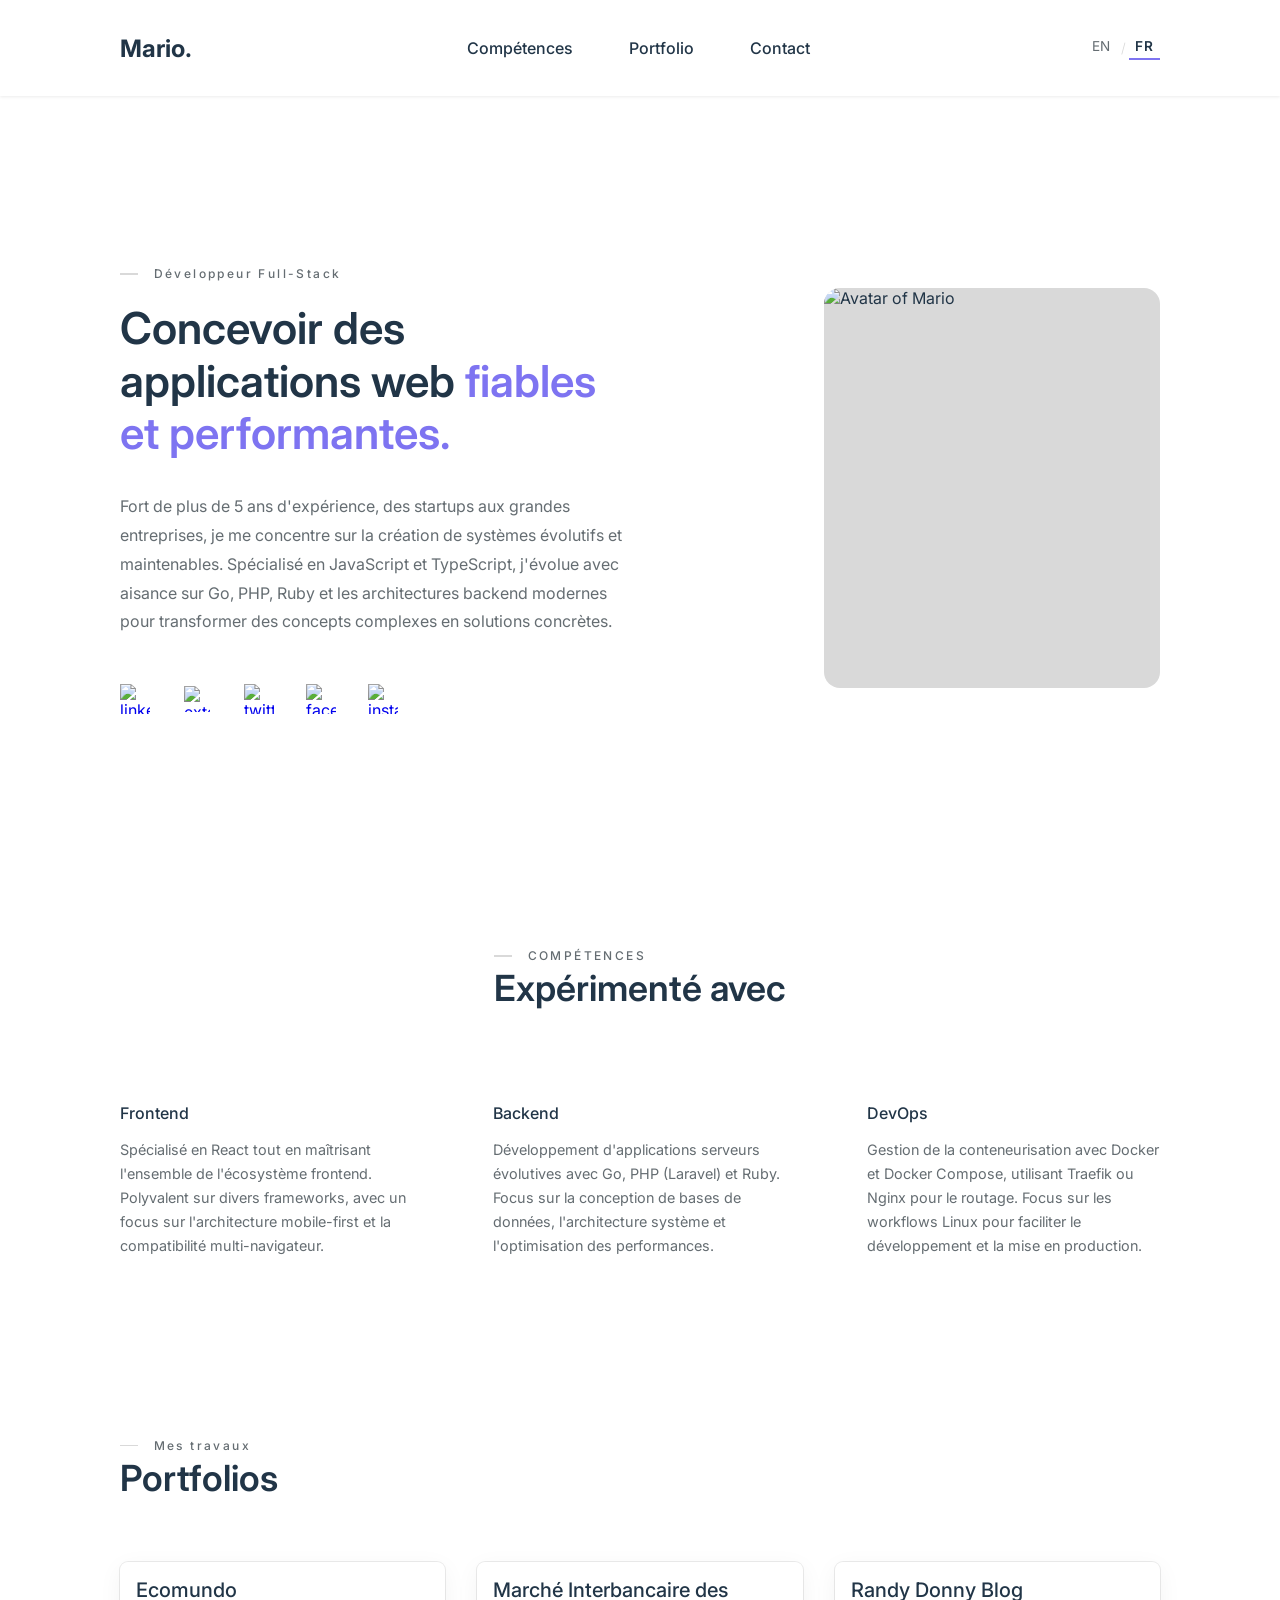
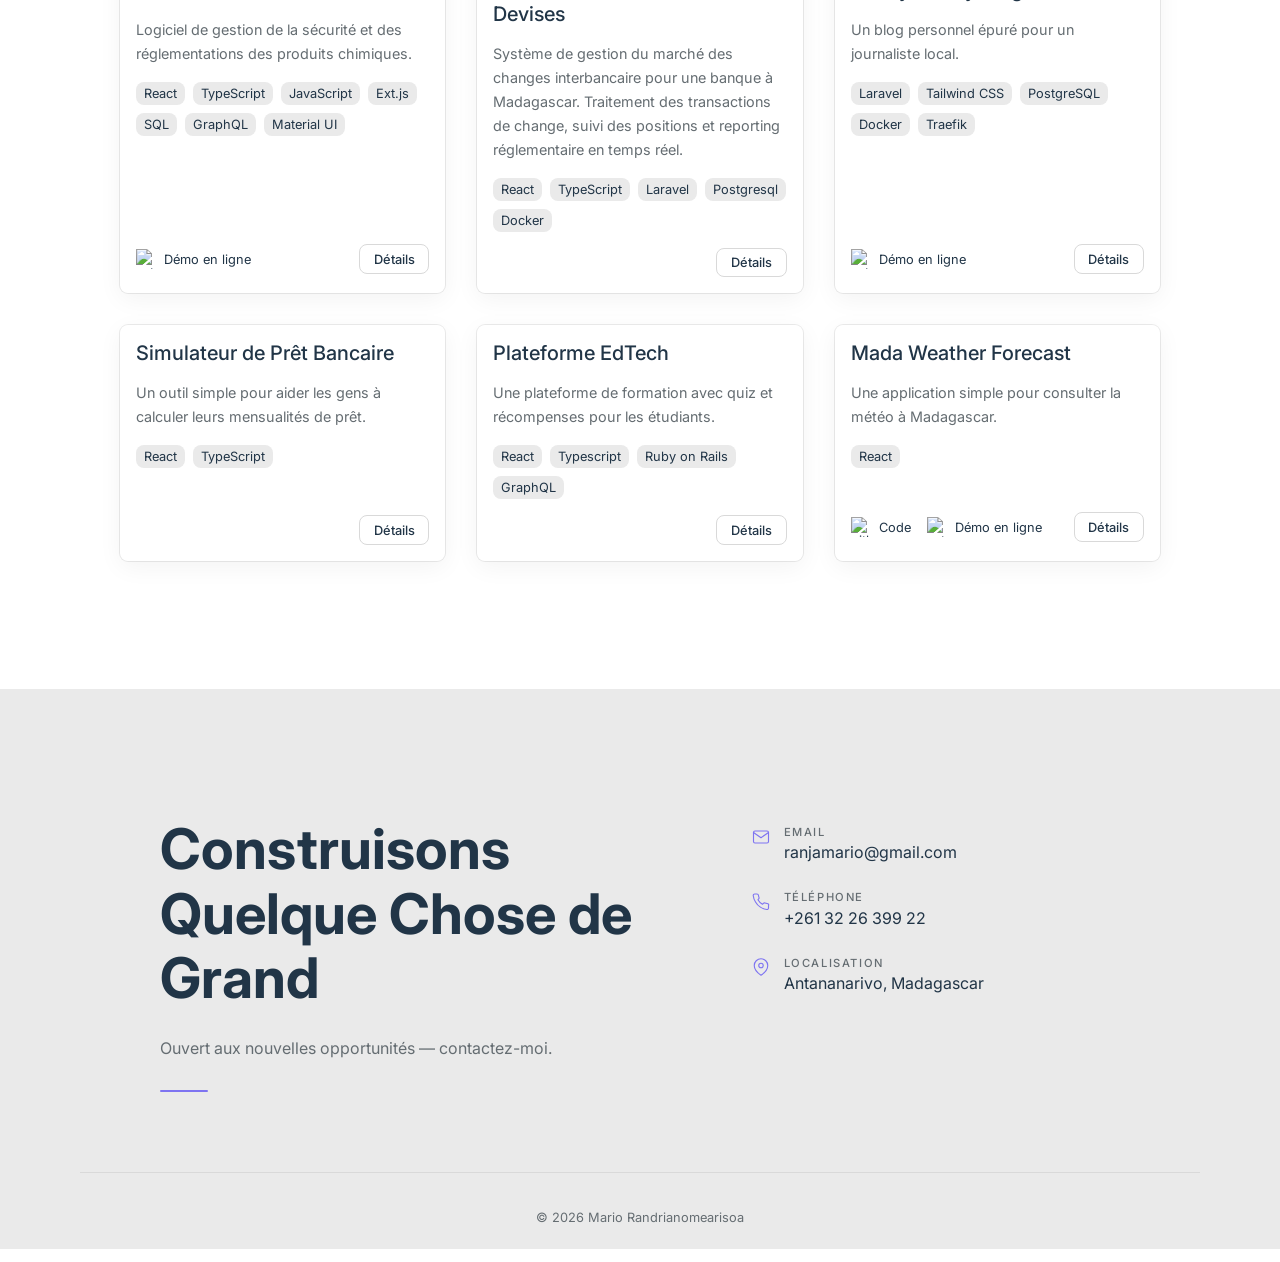
==== commit 1bb37229: "style" ====
--- a/fr/index.html
+++ b/fr/index.html
@@ -1,3 +1,3 @@
-<!DOCTYPE html><html lang="fr" style="scroll-behavior: smooth;"> <head><!-- Charset & viewport --><meta charset="UTF-8"><meta name="viewport" content="width=device-width, initial-scale=1.0"><!-- Primary SEO --><title>Mario — Développeur Full-Stack</title><meta name="description" content="Développeur Full-Stack avec plus de 5 ans d'expérience dans la création d'applications web évolutives. Spécialisé en JavaScript, TypeScript, Go, PHP et Ruby."><meta name="robots" content="index, follow"><link rel="canonical" href="https://your_domain_here.com/fr/"><!-- hreflang for bilingual site --><link rel="alternate" hreflang="en" href="https://your_domain_here.com/"><link rel="alternate" hreflang="fr" href="https://your_domain_here.com/fr/"><link rel="alternate" hreflang="x-default" href="https://your_domain_here.com/"><!-- Open Graph --><meta property="og:type" content="website"><meta property="og:url" content="https://your_domain_here.com/fr/"><meta property="og:title" content="Mario — Développeur Full-Stack"><meta property="og:description" content="Développeur Full-Stack avec plus de 5 ans d'expérience dans la création d'applications web évolutives. Spécialisé en JavaScript, TypeScript, Go, PHP et Ruby."><meta property="og:image" content="https://your_domain_here.com/og-image.png"><meta property="og:image:width" content="1200"><meta property="og:image:height" content="630"><meta property="og:locale" content="fr_FR"><meta property="og:locale:alternate" content="en_US"><meta property="og:site_name" content="Portfolio Mario"><!-- Twitter / X Card --><meta name="twitter:card" content="summary_large_image"><meta name="twitter:title" content="Mario — Développeur Full-Stack"><meta name="twitter:description" content="Développeur Full-Stack avec plus de 5 ans d'expérience dans la création d'applications web évolutives. Spécialisé en JavaScript, TypeScript, Go, PHP et Ruby."><meta name="twitter:image" content="https://your_domain_here.com/og-image.png"><!-- Favicon --><link rel="icon" type="image/x-icon" href="/favicon.ico"><link rel="apple-touch-icon" sizes="180x180" href="/apple-touch-icon.png"><meta name="theme-color" content="#7e74f1"><!-- Fonts --><link rel="preconnect" href="https://fonts.googleapis.com"><link rel="preconnect" href="https://fonts.gstatic.com" crossorigin><link href="https://fonts.googleapis.com/css2?family=Inter:wght@100..900&display=swap" rel="stylesheet"><!-- JSON-LD structured data --><script type="application/ld+json">{"@context":"https://schema.org","@type":"Person","name":"Mario","url":"https://your_domain_here.com","jobTitle":"Full-Stack Developer","email":"ranjamario@gmail.com","address":{"@type":"PostalAddress","addressLocality":"Antananarivo","addressCountry":"MG"},"knowsLanguage":["en","fr"],"knowsAbout":["JavaScript","TypeScript","Go","PHP","Ruby","React","Docker"]}</script><link rel="stylesheet" href="/_astro/Contact.BycgtQos.css"></head> <body> <header class="header"> <a href="#" class="header__logo">Mario.</a> <nav class="header__nav"> <ul class="header__nav-list"> <li class="header__nav-item"> <a href="#skill" class="header__nav-link">Compétences</a> </li> <li class="header__nav-item"> <a href="#portfolio" class="header__nav-link">Portfolio</a> </li> <li class="header__nav-item"> <a href="#contact" class="header__nav-link">Contact</a> </li> </ul> </nav> <div class="header__actions"> <div class="lang-switcher header__lang"> <a href="/" class="lang-switcher__option" aria-label="Switch to English">EN</a> <span class="lang-switcher__divider" aria-hidden="true">/</span> <a href="/fr/" class="lang-switcher__option lang-switcher__option--active" aria-current="true" aria-label="Passer en français">FR</a> </div> <button id="burger-btn" class="header__burger" aria-label="Open menu" aria-expanded="false"> <span></span> <span></span> <span></span> </button> </div> </header> <div id="nav-backdrop" class="header__backdrop"></div> <div id="mobile-nav" class="header__mobile-nav"> <ul class="header__mobile-nav-list"> <li> <a href="#skill" class="header__mobile-nav-link">Compétences</a> </li> <li> <a href="#portfolio" class="header__mobile-nav-link">Portfolio</a> </li> <li> <a href="#contact" class="header__mobile-nav-link">Contact</a> </li> </ul> <div class="lang-switcher lang-switcher--mobile"> <a href="/" class="lang-switcher__option" aria-label="Switch to English">EN</a> <span class="lang-switcher__divider" aria-hidden="true">/</span> <a href="/fr/" class="lang-switcher__option lang-switcher__option--active" aria-current="true" aria-label="Passer en français">FR</a> </div> </div> <script type="module">document.addEventListener("DOMContentLoaded",function(){const e=document.getElementById("burger-btn"),t=document.getElementById("mobile-nav"),n=document.getElementById("nav-backdrop");!e||!t||!n||(e.addEventListener("click",function(){const a=e.classList.toggle("header__burger--open");t.classList.toggle("header__mobile-nav--open",a),n.classList.toggle("header__backdrop--visible",a),e.setAttribute("aria-expanded",String(a))}),t.querySelectorAll(".header__mobile-nav-link").forEach(function(a){a.addEventListener("click",function(){e.classList.remove("header__burger--open"),t.classList.remove("header__mobile-nav--open"),n.classList.remove("header__backdrop--visible"),e.setAttribute("aria-expanded","false")})}),n.addEventListener("click",function(){e.classList.remove("header__burger--open"),t.classList.remove("header__mobile-nav--open"),n.classList.remove("header__backdrop--visible"),e.setAttribute("aria-expanded","false")}))});</script> <div class="container"> <main> <section class="hero-container"> <section class="hero__text"> <span class="section-title">Développeur Full-Stack</span> <h1 class="hero__name"> <span>Concevoir des applications web</span> <span class="hero__name hero__name--lastname">fiables et performantes.</span> </h1> <p class="hero__description"> Fort de plus de 5 ans d&#39;expérience, des startups aux grandes entreprises, je me concentre sur la création de systèmes évolutifs et maintenables. Spécialisé en JavaScript et TypeScript, j&#39;évolue avec aisance sur Go, PHP, Ruby et les architectures backend modernes pour transformer des concepts complexes en solutions concrètes. </p> <div class="hero__social-media"> <a href="https://www.linkedin.com/in/mario-randrianomearisoa/" target="_blank" class="hero__social-media-link"> <img src="https://img.icons8.com/ios-filled/30/213547/linkedin.png" alt="linkedin" loading="eager" decoding="async" width="30" height="30"> </a> <a href="https://github.com/MaxR522" target="_blank" class="hero__social-media-link"> <img src="https://img.icons8.com/external-tal-revivo-bold-tal-revivo/26/213547/external-github-community-for-software-building-and-testing-online-logo-bold-tal-revivo.png" alt="external-github-community-for-software-building-and-testing-online-logo-bold-tal-revivo" loading="eager" decoding="async" width="26" height="26"> </a> <a href="https://x.com/RanjaMario" target="_blank" class="hero__social-media-link"> <img src="https://img.icons8.com/ios-filled/30/213547/twitterx--v1.png" alt="twitterx--v1" loading="eager" decoding="async" width="30" height="30"> </a> <a href="https://www.facebook.com/R.Mario22" target="_blank" class="hero__social-media-link"> <img src="https://img.icons8.com/ios-filled/30/213547/facebook--v1.png" alt="facebook--v1" loading="eager" decoding="async" width="30" height="30"> </a> <a href="https://www.instagram.com/r.mario.r/" target="_blank" class="hero__social-media-link"> <img src="https://img.icons8.com/ios-filled/30/213547/instagram-new--v1.png" alt="instagram-new--v1" loading="eager" decoding="async" width="30" height="30"> </a> </div> </section> <div class="hero__image"> <img src="https://res.cloudinary.com/randy-blog/image/upload/q_auto/f_auto/v1776061823/avatars-9jR7ze2sUWhIk5Av-hUyK5Q-t500x500_lmuuu3.jpg" alt="Avatar of Mario" loading="eager" data-i18n-key="hero-avatar-alt" decoding="async" width="336" height="400" class="hero__image-photo"> </div> </section> <section id="skill" class="skills"> <div> <span class="section-title">COMPÉTENCES</span> <span class="section-subtitle">Expérimenté avec</span> </div> <div class="skills__item-container"> <div class="skill-item"> <div class="skill-item__header"> <span class="skill-item__title">Frontend</span> </div> <p class="skill-item__description">Spécialisé en React tout en maîtrisant l&#39;ensemble de l&#39;écosystème frontend. Polyvalent sur divers frameworks, avec un focus sur l&#39;architecture mobile-first et la compatibilité multi-navigateur.</p> </div> <div class="skill-item"> <div class="skill-item__header"> <span class="skill-item__title">Backend</span> </div> <p class="skill-item__description">Développement d&#39;applications serveurs évolutives avec Go, PHP (Laravel) et Ruby. Focus sur la conception de bases de données, l&#39;architecture système et l&#39;optimisation des performances.</p> </div> <div class="skill-item"> <div class="skill-item__header"> <span class="skill-item__title">DevOps</span> </div> <p class="skill-item__description">Gestion de la conteneurisation avec Docker et Docker Compose, utilisant Traefik ou Nginx pour le routage. Focus sur les workflows Linux pour faciliter le développement et la mise en production.</p> </div> </div> </section> <section id="portfolio" class="portfolio"> <div> <span class="section-title">Mes travaux</span> <span class="section-subtitle">Portfolios</span> </div> <div class="portfolio__card-container"> <div class="project-card"> <div class="project-card__header"> <span class="project-card__title">Ecomundo</span> </div> <div class="project-card__content"> <div class="project-card__description">Logiciel de gestion de la sécurité et des réglementations des produits chimiques.</div> <div class="project-card__technologies"> <span class="techno-chip">React</span><span class="techno-chip">TypeScript</span><span class="techno-chip">JavaScript</span><span class="techno-chip">Ext.js</span><span class="techno-chip">SQL</span><span class="techno-chip">GraphQL</span><span class="techno-chip">Material UI</span> </div> </div> <div class="project-card__footer"> <div class="project-card__links">  <a href="https://www.ecomundo.eu/en" target="_blank" rel="noopener noreferrer" class="project-card__link"> <img src="https://img.icons8.com/material-outlined/20/333333/external-link.png" alt="external-link" loading="lazy" decoding="async" width="20" height="20"> <span>Démo en ligne</span> </a> </div> <button class="project-card__details-btn"> Détails </button> </div> </div> <div class="project-modal-overlay" role="dialog" aria-modal="true" aria-labelledby="modal-title-1" aria-hidden="true"> <div class="project-modal" tabindex="-1"> <div class="project-modal__header"> <h2 class="project-modal__title" id="modal-title-1">Ecomundo</h2> <button class="project-modal__close" aria-label="Close"> <svg width="24" height="24" viewBox="0 0 24 24" fill="none" stroke="currentColor" stroke-width="2" stroke-linecap="round" stroke-linejoin="round" aria-hidden="true"> <line x1="18" y1="6" x2="6" y2="18"></line> <line x1="6" y1="6" x2="18" y2="18"></line> </svg> </button> </div> <div class="project-modal__body"> <div class="project-modal__image-wrapper"> <img src="https://res.cloudinary.com/randy-blog/image/upload/v1775982570/659bc271dc2cefbdf6884b4e_Visuel-COSMETIC-Factory_19.30_Tablette-labo_2019_rm8rpl.webp" alt="Ecomundo preview" loading="lazy"> </div> <div class="project-modal__meta"> <span class="techno-chip project-modal__role-chip">Développeur Frontend</span> </div> <p class="project-modal__long-desc">EcoMundo est un partenaire mondial pour les professionnels de l&#39;industrie chimique, proposant des solutions logicielles spécialisées et des services réglementaires. La plateforme accompagne les petites, moyennes et grandes entreprises dans de nombreux secteurs, en aidant à accélérer la mise sur le marché de produits comme les cosmétiques, les parfums et les peintures. Plus de 500 clients mondiaux et plusieurs millions de dollars de chiffre d&#39;affaires annuel.</p> <div class="project-modal__section"> <span class="project-modal__section-label">Points clés</span> <ul class="project-modal__highlights"> <li>Travaillé sur la migration d&#39;Ext.js vers React pour moderniser l&#39;expérience utilisateur</li><li>Développé de nouvelles fonctionnalités tout en maintenant le code existant</li><li>Membre de l&#39;équipe de recherche et développement, exploration de nouvelles technologies.</li> </ul> </div> <div class="project-modal__section"> <span class="project-modal__section-label">Technologies</span> <div class="project-modal__tech"> <span class="techno-chip">React</span><span class="techno-chip">TypeScript</span><span class="techno-chip">JavaScript</span><span class="techno-chip">Ext.js</span><span class="techno-chip">SQL</span><span class="techno-chip">GraphQL</span><span class="techno-chip">Material UI</span> </div> </div> <div class="project-modal__actions">  <a href="https://www.ecomundo.eu/en" target="_blank" rel="noopener noreferrer" class="project-modal__action project-modal__action--filled"> <img src="https://img.icons8.com/material-outlined/20/ffffff/external-link.png" alt="external-link" loading="lazy" decoding="async" width="16" height="16"> <span>Démo en ligne</span> </a> </div> </div> </div> </div><div class="project-card"> <div class="project-card__header"> <span class="project-card__title">Marché Interbancaire des Devises</span> </div> <div class="project-card__content"> <div class="project-card__description">Système de gestion du marché des changes interbancaire pour une banque à Madagascar. Traitement des transactions de change, suivi des positions et reporting réglementaire en temps réel.</div> <div class="project-card__technologies"> <span class="techno-chip">React</span><span class="techno-chip">TypeScript</span><span class="techno-chip">Laravel</span><span class="techno-chip">Postgresql</span><span class="techno-chip">Docker</span> </div> </div> <div class="project-card__footer"> <div class="project-card__links">   </div> <button class="project-card__details-btn"> Détails </button> </div> </div> <div class="project-modal-overlay" role="dialog" aria-modal="true" aria-labelledby="modal-title-2" aria-hidden="true"> <div class="project-modal" tabindex="-1"> <div class="project-modal__header"> <h2 class="project-modal__title" id="modal-title-2">Marché Interbancaire des Devises</h2> <button class="project-modal__close" aria-label="Close"> <svg width="24" height="24" viewBox="0 0 24 24" fill="none" stroke="currentColor" stroke-width="2" stroke-linecap="round" stroke-linejoin="round" aria-hidden="true"> <line x1="18" y1="6" x2="6" y2="18"></line> <line x1="6" y1="6" x2="18" y2="18"></line> </svg> </button> </div> <div class="project-modal__body"> <div class="project-modal__image-wrapper"> <img src="https://res.cloudinary.com/randy-blog/image/upload/q_auto/f_auto/v1775983119/pexels-freestockpro-12955791_m3aedy.jpg" alt="Marché Interbancaire des Devises preview" loading="lazy"> </div> <div class="project-modal__meta"> <span class="techno-chip project-modal__role-chip">Développeur Fullstack</span> </div> <p class="project-modal__long-desc">Il s&#39;agit d&#39;une application de gestion du marché de change interbancaire pour une banque commerciale à Madagascar. Elle assure le traitement des transactions de devises, le suivi des positions de change et l&#39;édition de rapports réglementaires en temps réel.</p> <div class="project-modal__section"> <span class="project-modal__section-label">Points clés</span> <ul class="project-modal__highlights"> <li>Collaboré sur la logique backend pour gérer des transactions financières sensibles</li><li>Participé à la création de tableaux de bord affichant la liquidité bancaire en temps réel</li><li>Mis en place Docker pour faciliter l&#39;exécution et le déploiement de l&#39;application pour toute l&#39;équipe</li> </ul> </div> <div class="project-modal__section"> <span class="project-modal__section-label">Technologies</span> <div class="project-modal__tech"> <span class="techno-chip">React</span><span class="techno-chip">TypeScript</span><span class="techno-chip">Laravel</span><span class="techno-chip">Postgresql</span><span class="techno-chip">Docker</span> </div> </div>  </div> </div> </div><div class="project-card"> <div class="project-card__header"> <span class="project-card__title">Randy Donny Blog</span> </div> <div class="project-card__content"> <div class="project-card__description">Un blog personnel épuré pour un journaliste local.</div> <div class="project-card__technologies"> <span class="techno-chip">Laravel</span><span class="techno-chip">Tailwind CSS</span><span class="techno-chip">PostgreSQL</span><span class="techno-chip">Docker</span><span class="techno-chip">Traefik</span> </div> </div> <div class="project-card__footer"> <div class="project-card__links">  <a href="https://randy-donny.com/" target="_blank" rel="noopener noreferrer" class="project-card__link"> <img src="https://img.icons8.com/material-outlined/20/333333/external-link.png" alt="external-link" loading="lazy" decoding="async" width="20" height="20"> <span>Démo en ligne</span> </a> </div> <button class="project-card__details-btn"> Détails </button> </div> </div> <div class="project-modal-overlay" role="dialog" aria-modal="true" aria-labelledby="modal-title-3" aria-hidden="true"> <div class="project-modal" tabindex="-1"> <div class="project-modal__header"> <h2 class="project-modal__title" id="modal-title-3">Randy Donny Blog</h2> <button class="project-modal__close" aria-label="Close"> <svg width="24" height="24" viewBox="0 0 24 24" fill="none" stroke="currentColor" stroke-width="2" stroke-linecap="round" stroke-linejoin="round" aria-hidden="true"> <line x1="18" y1="6" x2="6" y2="18"></line> <line x1="6" y1="6" x2="18" y2="18"></line> </svg> </button> </div> <div class="project-modal__body"> <div class="project-modal__image-wrapper"> <img src="https://res.cloudinary.com/randy-blog/image/upload/q_auto/f_auto/v1775984117/Screenshot_20260412_115445_srhbym.png" alt="Randy Donny Blog preview" loading="lazy"> </div> <div class="project-modal__meta"> <span class="techno-chip project-modal__role-chip">Développeur Fullstack</span> </div> <p class="project-modal__long-desc">Un blog simple que j&#39;ai construit pour un journaliste professionnel afin qu&#39;il puisse partager des actualités et des histoires. Pas question de le compliquer ; juste un endroit fiable pour écrire des articles, avec un rendu soigné et un chargement rapide sur mobile.</p> <div class="project-modal__section"> <span class="project-modal__section-label">Points clés</span> <ul class="project-modal__highlights"> <li>Mis en place un système simple pour écrire et organiser les articles</li><li>Configuré les bases du SEO pour que les articles apparaissent dans les résultats de recherche</li><li>Veillé à ce que la mise en page soit agréable à lire sur mobile</li><li>Utilisé Traefik et Docker pour un hébergement simple et propre</li> </ul> </div> <div class="project-modal__section"> <span class="project-modal__section-label">Technologies</span> <div class="project-modal__tech"> <span class="techno-chip">Laravel</span><span class="techno-chip">Tailwind CSS</span><span class="techno-chip">PostgreSQL</span><span class="techno-chip">Docker</span><span class="techno-chip">Traefik</span> </div> </div> <div class="project-modal__actions">  <a href="https://randy-donny.com/" target="_blank" rel="noopener noreferrer" class="project-modal__action project-modal__action--filled"> <img src="https://img.icons8.com/material-outlined/20/ffffff/external-link.png" alt="external-link" loading="lazy" decoding="async" width="16" height="16"> <span>Démo en ligne</span> </a> </div> </div> </div> </div><div class="project-card"> <div class="project-card__header"> <span class="project-card__title">Simulateur de Prêt Bancaire</span> </div> <div class="project-card__content"> <div class="project-card__description">Un outil simple pour aider les gens à calculer leurs mensualités de prêt.</div> <div class="project-card__technologies"> <span class="techno-chip">React</span><span class="techno-chip">TypeScript</span> </div> </div> <div class="project-card__footer"> <div class="project-card__links">   </div> <button class="project-card__details-btn"> Détails </button> </div> </div> <div class="project-modal-overlay" role="dialog" aria-modal="true" aria-labelledby="modal-title-4" aria-hidden="true"> <div class="project-modal" tabindex="-1"> <div class="project-modal__header"> <h2 class="project-modal__title" id="modal-title-4">Simulateur de Prêt Bancaire</h2> <button class="project-modal__close" aria-label="Close"> <svg width="24" height="24" viewBox="0 0 24 24" fill="none" stroke="currentColor" stroke-width="2" stroke-linecap="round" stroke-linejoin="round" aria-hidden="true"> <line x1="18" y1="6" x2="6" y2="18"></line> <line x1="6" y1="6" x2="18" y2="18"></line> </svg> </button> </div> <div class="project-modal__body"> <div class="project-modal__image-wrapper"> <img src="https://res.cloudinary.com/randy-blog/image/upload/q_auto/f_auto/v1775983647/bmoi-simulateur_vyjuc7.png" alt="Simulateur de Prêt Bancaire preview" loading="lazy"> </div> <div class="project-modal__meta"> <span class="techno-chip project-modal__role-chip">Développeur Frontend</span> </div> <p class="project-modal__long-desc">J&#39;ai développé ce module pour une banque à Madagascar afin que ses clients puissent simuler leurs propres prêts. Il suffit de choisir ce que vous achetez une voiture et l&#39;outil affiche instantanément les mensualités et les frais. L&#39;objectif est de rendre les calculs bancaires compréhensibles pour tout le monde.</p> <div class="project-modal__section"> <span class="project-modal__section-label">Points clés</span> <ul class="project-modal__highlights"> <li>Créé un formulaire étape par étape simple pour un processus complexe</li><li>Écrit la logique pour mettre à jour tous les calculs instantanément au fil de la saisie</li><li>Veillé à ce que l&#39;application fonctionne parfaitement sur mobile</li><li>Amélioré l&#39;interface pour rendre les détails du prêt clairs et transparents</li> </ul> </div> <div class="project-modal__section"> <span class="project-modal__section-label">Technologies</span> <div class="project-modal__tech"> <span class="techno-chip">React</span><span class="techno-chip">TypeScript</span> </div> </div>  </div> </div> </div><div class="project-card"> <div class="project-card__header"> <span class="project-card__title">Plateforme EdTech</span> </div> <div class="project-card__content"> <div class="project-card__description">Une plateforme de formation avec quiz et récompenses pour les étudiants.</div> <div class="project-card__technologies"> <span class="techno-chip">React</span><span class="techno-chip">Typescript</span><span class="techno-chip">Ruby on Rails</span><span class="techno-chip">GraphQL</span> </div> </div> <div class="project-card__footer"> <div class="project-card__links">   </div> <button class="project-card__details-btn"> Détails </button> </div> </div> <div class="project-modal-overlay" role="dialog" aria-modal="true" aria-labelledby="modal-title-5" aria-hidden="true"> <div class="project-modal" tabindex="-1"> <div class="project-modal__header"> <h2 class="project-modal__title" id="modal-title-5">Plateforme EdTech</h2> <button class="project-modal__close" aria-label="Close"> <svg width="24" height="24" viewBox="0 0 24 24" fill="none" stroke="currentColor" stroke-width="2" stroke-linecap="round" stroke-linejoin="round" aria-hidden="true"> <line x1="18" y1="6" x2="6" y2="18"></line> <line x1="6" y1="6" x2="18" y2="18"></line> </svg> </button> </div> <div class="project-modal__body"> <div class="project-modal__image-wrapper"> <img src="https://res.cloudinary.com/randy-blog/image/upload/q_auto/f_auto/v1775986613/5204029_llppho.jpg" alt="Plateforme EdTech preview" loading="lazy"> </div> <div class="project-modal__meta"> <span class="techno-chip project-modal__role-chip">Développeur Fullstack</span> </div> <p class="project-modal__long-desc">Il s&#39;agissait d&#39;une version antérieure de la plateforme Sayna. J&#39;ai travaillé avec l&#39;équipe pour créer un espace où les gens pouvaient apprendre à coder grâce à des quiz et un système de récompenses progressif. Un projet stimulant qui combinait plusieurs technologies pour maintenir l&#39;engagement des étudiants.</p> <div class="project-modal__section"> <span class="project-modal__section-label">Points clés</span> <ul class="project-modal__highlights"> <li>Travaillé sur la base de données pour suivre les scores et badges des étudiants</li><li>Contribué à la création de l&#39;API gérant l&#39;ensemble du contenu pédagogique</li><li>Développé des parties de l&#39;interface où les étudiants suivent leurs leçons</li><li>Utilisé GraphQL pour assurer une circulation fluide des données entre le front et le back</li> </ul> </div> <div class="project-modal__section"> <span class="project-modal__section-label">Technologies</span> <div class="project-modal__tech"> <span class="techno-chip">React</span><span class="techno-chip">Typescript</span><span class="techno-chip">Ruby on Rails</span><span class="techno-chip">GraphQL</span> </div> </div>  </div> </div> </div><div class="project-card"> <div class="project-card__header"> <span class="project-card__title">Mada Weather Forecast</span> </div> <div class="project-card__content"> <div class="project-card__description">Une application simple pour consulter la météo à Madagascar.</div> <div class="project-card__technologies"> <span class="techno-chip">React</span> </div> </div> <div class="project-card__footer"> <div class="project-card__links"> <a href="https://github.com/MaxR522/mada-weather-forecast" target="_blank" rel="noopener noreferrer" class="project-card__link"> <img src="https://img.icons8.com/ios-glyphs/20/333333/github.png" alt="github" loading="lazy" decoding="async" width="20" height="20"> <span>Code</span> </a> <a href="https://mada-carte-meteo.netlify.app/" target="_blank" rel="noopener noreferrer" class="project-card__link"> <img src="https://img.icons8.com/material-outlined/20/333333/external-link.png" alt="external-link" loading="lazy" decoding="async" width="20" height="20"> <span>Démo en ligne</span> </a> </div> <button class="project-card__details-btn"> Détails </button> </div> </div> <div class="project-modal-overlay" role="dialog" aria-modal="true" aria-labelledby="modal-title-6" aria-hidden="true"> <div class="project-modal" tabindex="-1"> <div class="project-modal__header"> <h2 class="project-modal__title" id="modal-title-6">Mada Weather Forecast</h2> <button class="project-modal__close" aria-label="Close"> <svg width="24" height="24" viewBox="0 0 24 24" fill="none" stroke="currentColor" stroke-width="2" stroke-linecap="round" stroke-linejoin="round" aria-hidden="true"> <line x1="18" y1="6" x2="6" y2="18"></line> <line x1="6" y1="6" x2="18" y2="18"></line> </svg> </button> </div> <div class="project-modal__body"> <div class="project-modal__image-wrapper"> <img src="https://res.cloudinary.com/randy-blog/image/upload/q_auto/f_auto/v1775985260/map_xuyqvr.png" alt="Mada Weather Forecast preview" loading="lazy"> </div> <div class="project-modal__meta"> <span class="techno-chip project-modal__role-chip">Développeur Frontend</span> </div> <p class="project-modal__long-desc">C&#39;est l&#39;un de mes tous premiers projets, réalisé quand je débutais avec React. Il est loin d&#39;être parfait, mais je le garde dans mon portfolio car il me rappelle le chemin parcouru depuis et là où tout a commencé.</p> <div class="project-modal__section"> <span class="project-modal__section-label">Points clés</span> <ul class="project-modal__highlights"> <li>Ma première vraie expérience avec les composants React</li><li>Appris à récupérer et afficher des données depuis une API météo publique</li><li>Le projet qui m&#39;a aidé à comprendre la gestion du state dans une application</li> </ul> </div> <div class="project-modal__section"> <span class="project-modal__section-label">Technologies</span> <div class="project-modal__tech"> <span class="techno-chip">React</span> </div> </div> <div class="project-modal__actions"> <a href="https://github.com/MaxR522/mada-weather-forecast" target="_blank" rel="noopener noreferrer" class="project-modal__action project-modal__action--outlined"> <img src="https://img.icons8.com/ios-glyphs/20/333333/github.png" alt="github" loading="lazy" decoding="async" width="16" height="16"> <span>Code</span> </a> <a href="https://mada-carte-meteo.netlify.app/" target="_blank" rel="noopener noreferrer" class="project-modal__action project-modal__action--filled"> <img src="https://img.icons8.com/material-outlined/20/ffffff/external-link.png" alt="external-link" loading="lazy" decoding="async" width="16" height="16"> <span>Démo en ligne</span> </a> </div> </div> </div> </div> </div> </section> <script type="module">const p=document.querySelectorAll(".project-modal-overlay");p.forEach(e=>{const i=e.previousElementSibling?.querySelector(".project-card__details-btn"),c=e.querySelector(".project-modal"),a=e.querySelector(".project-modal__close");let r=null;function u(){return Array.from(c.querySelectorAll('a[href], button:not([disabled]), [tabindex]:not([tabindex="-1"])'))}function f(){r=document.activeElement,e.removeAttribute("aria-hidden"),e.classList.add("project-modal-overlay--open"),document.body.style.overflow="hidden",c.focus()}function d(){e.classList.remove("project-modal-overlay--open"),e.addEventListener("transitionend",()=>{e.setAttribute("aria-hidden","true"),document.body.style.overflow="",r?.focus()},{once:!0})}function m(t){if(t.key!=="Tab")return;const n=u(),s=n[0],l=n[n.length-1];t.shiftKey?document.activeElement===s&&(t.preventDefault(),l.focus()):document.activeElement===l&&(t.preventDefault(),s.focus())}i?.addEventListener("click",f),a?.addEventListener("click",d),e.addEventListener("pointerdown",t=>{t.target===e&&d()}),e.addEventListener("keydown",m)});document.addEventListener("keydown",e=>{if(e.key!=="Escape")return;const o=document.querySelector(".project-modal-overlay--open");o&&o.querySelector(".project-modal__close")?.click()});</script> <section id="contact" class="contact"> <div class="contact__inner"> <div class="contact__left"> <h2 class="contact__title"> Construisons Quelque Chose de Grand </h2> <p class="contact__tagline"> Ouvert aux nouvelles opportunités — contactez-moi. </p> <span class="contact__accent-line" aria-hidden="true"></span> </div> <div class="contact__right"> <ul class="contact__info-list"> <li class="contact__info-item"> <span class="contact__info-icon"> <svg width="18" height="18" viewBox="0 0 24 24" fill="none" xmlns="http://www.w3.org/2000/svg" aria-hidden="true"> <path d="M4 4h16c1.1 0 2 .9 2 2v12c0 1.1-.9 2-2 2H4c-1.1 0-2-.9-2-2V6c0-1.1.9-2 2-2z" stroke="var(--primary-color)" stroke-width="1.5" stroke-linecap="round" stroke-linejoin="round"></path> <polyline points="22,6 12,13 2,6" stroke="var(--primary-color)" stroke-width="1.5" stroke-linecap="round" stroke-linejoin="round"></polyline> </svg> </span> <div class="contact__info-content"> <span class="contact__info-label">Email</span> <a href="mailto:ranjamario@gmail.com" class="contact__info-link">ranjamario@gmail.com</a> </div> </li> <li class="contact__info-item"> <span class="contact__info-icon"> <svg width="18" height="18" viewBox="0 0 24 24" fill="none" xmlns="http://www.w3.org/2000/svg" aria-hidden="true"> <path d="M22 16.92v3a2 2 0 0 1-2.18 2 19.79 19.79 0 0 1-8.63-3.07A19.5 19.5 0 0 1 4.69 12a19.79 19.79 0 0 1-3.07-8.67A2 2 0 0 1 3.6 1.28h3a2 2 0 0 1 2 1.72 12.84 12.84 0 0 0 .7 2.81 2 2 0 0 1-.45 2.11L7.91 9a16 16 0 0 0 6 6l1.27-1.27a2 2 0 0 1 2.11-.45 12.84 12.84 0 0 0 2.81.7A2 2 0 0 1 22 16.92z" stroke="var(--primary-color)" stroke-width="1.5" stroke-linecap="round" stroke-linejoin="round"></path> </svg> </span> <div class="contact__info-content"> <span class="contact__info-label">Téléphone</span> <a href="tel:+261000000000" class="contact__info-link">+261 32 26 399 22</a> </div> </li> <li class="contact__info-item"> <span class="contact__info-icon"> <svg width="18" height="18" viewBox="0 0 24 24" fill="none" xmlns="http://www.w3.org/2000/svg" aria-hidden="true"> <path d="M21 10c0 7-9 13-9 13s-9-6-9-13a9 9 0 0 1 18 0z" stroke="var(--primary-color)" stroke-width="1.5" stroke-linecap="round" stroke-linejoin="round"></path> <circle cx="12" cy="10" r="3" stroke="var(--primary-color)" stroke-width="1.5"></circle> </svg> </span> <div class="contact__info-content"> <span class="contact__info-label">Localisation</span> <span class="contact__info-value">Antananarivo, Madagascar</span> </div> </li> </ul> </div> </div> <hr class="contact__divider"> <p class="contact__copyright">
+<!DOCTYPE html><html lang="fr" style="scroll-behavior: smooth;"> <head><!-- Charset & viewport --><meta charset="UTF-8"><meta name="viewport" content="width=device-width, initial-scale=1.0"><!-- Primary SEO --><title>Mario — Développeur Full-Stack</title><meta name="description" content="Développeur Full-Stack avec plus de 5 ans d'expérience dans la création d'applications web évolutives. Spécialisé en JavaScript, TypeScript, Go, PHP et Ruby."><meta name="robots" content="index, follow"><link rel="canonical" href="https://your_domain_here.com/fr/"><!-- hreflang for bilingual site --><link rel="alternate" hreflang="en" href="https://your_domain_here.com/"><link rel="alternate" hreflang="fr" href="https://your_domain_here.com/fr/"><link rel="alternate" hreflang="x-default" href="https://your_domain_here.com/"><!-- Open Graph --><meta property="og:type" content="website"><meta property="og:url" content="https://your_domain_here.com/fr/"><meta property="og:title" content="Mario — Développeur Full-Stack"><meta property="og:description" content="Développeur Full-Stack avec plus de 5 ans d'expérience dans la création d'applications web évolutives. Spécialisé en JavaScript, TypeScript, Go, PHP et Ruby."><meta property="og:image" content="https://your_domain_here.com/og-image.png"><meta property="og:image:width" content="1200"><meta property="og:image:height" content="630"><meta property="og:locale" content="fr_FR"><meta property="og:locale:alternate" content="en_US"><meta property="og:site_name" content="Portfolio Mario"><!-- Twitter / X Card --><meta name="twitter:card" content="summary_large_image"><meta name="twitter:title" content="Mario — Développeur Full-Stack"><meta name="twitter:description" content="Développeur Full-Stack avec plus de 5 ans d'expérience dans la création d'applications web évolutives. Spécialisé en JavaScript, TypeScript, Go, PHP et Ruby."><meta name="twitter:image" content="https://your_domain_here.com/og-image.png"><!-- Font preload --><link rel="preload" href="/Inter/Inter-VariableFont_opsz,wght.ttf" as="font" type="font/ttf" crossorigin><!-- Favicon --><link rel="icon" type="image/x-icon" href="/favicon.ico"><link rel="apple-touch-icon" sizes="180x180" href="/apple-touch-icon.png"><meta name="theme-color" content="#7e74f1"><!-- JSON-LD structured data --><script type="application/ld+json">{"@context":"https://schema.org","@type":"Person","name":"Mario","url":"https://your_domain_here.com","jobTitle":"Full-Stack Developer","email":"ranjamario@gmail.com","address":{"@type":"PostalAddress","addressLocality":"Antananarivo","addressCountry":"MG"},"knowsLanguage":["en","fr"],"knowsAbout":["JavaScript","TypeScript","Go","PHP","Ruby","React","Docker"]}</script><link rel="stylesheet" href="/_astro/style.COPakDay.css"></head> <body> <header class="header"> <a href="#" class="header__logo">Mario.</a> <nav class="header__nav"> <ul class="header__nav-list"> <li class="header__nav-item"> <a href="#skill" class="header__nav-link">Compétences</a> </li> <li class="header__nav-item"> <a href="#portfolio" class="header__nav-link">Portfolio</a> </li> <li class="header__nav-item"> <a href="#contact" class="header__nav-link">Contact</a> </li> </ul> </nav> <div class="header__actions"> <div class="lang-switcher header__lang"> <a href="/" class="lang-switcher__option" aria-label="Switch to English">EN</a> <span class="lang-switcher__divider" aria-hidden="true">/</span> <a href="/fr/" class="lang-switcher__option lang-switcher__option--active" aria-current="true" aria-label="Passer en français">FR</a> </div> <button id="burger-btn" class="header__burger" aria-label="Open menu" aria-expanded="false"> <span></span> <span></span> <span></span> </button> </div> </header> <div id="nav-backdrop" class="header__backdrop"></div> <div id="mobile-nav" class="header__mobile-nav"> <ul class="header__mobile-nav-list"> <li> <a href="#skill" class="header__mobile-nav-link">Compétences</a> </li> <li> <a href="#portfolio" class="header__mobile-nav-link">Portfolio</a> </li> <li> <a href="#contact" class="header__mobile-nav-link">Contact</a> </li> </ul> <div class="lang-switcher lang-switcher--mobile"> <a href="/" class="lang-switcher__option" aria-label="Switch to English">EN</a> <span class="lang-switcher__divider" aria-hidden="true">/</span> <a href="/fr/" class="lang-switcher__option lang-switcher__option--active" aria-current="true" aria-label="Passer en français">FR</a> </div> </div> <script type="module">document.addEventListener("DOMContentLoaded",function(){const e=document.getElementById("burger-btn"),t=document.getElementById("mobile-nav"),n=document.getElementById("nav-backdrop");!e||!t||!n||(e.addEventListener("click",function(){const a=e.classList.toggle("header__burger--open");t.classList.toggle("header__mobile-nav--open",a),n.classList.toggle("header__backdrop--visible",a),e.setAttribute("aria-expanded",String(a))}),t.querySelectorAll(".header__mobile-nav-link").forEach(function(a){a.addEventListener("click",function(){e.classList.remove("header__burger--open"),t.classList.remove("header__mobile-nav--open"),n.classList.remove("header__backdrop--visible"),e.setAttribute("aria-expanded","false")})}),n.addEventListener("click",function(){e.classList.remove("header__burger--open"),t.classList.remove("header__mobile-nav--open"),n.classList.remove("header__backdrop--visible"),e.setAttribute("aria-expanded","false")}))});</script> <div class="container"> <main> <section class="hero-container"> <section class="hero__text"> <span class="section-title">Développeur Full-Stack</span> <h1 class="hero__name"> <span>Concevoir des applications web</span> <span class="hero__name hero__name--lastname">fiables et performantes.</span> </h1> <p class="hero__description"> Fort de plus de 5 ans d&#39;expérience, des startups aux grandes entreprises, je me concentre sur la création de systèmes évolutifs et maintenables. Spécialisé en JavaScript et TypeScript, j&#39;évolue avec aisance sur Go, PHP, Ruby et les architectures backend modernes pour transformer des concepts complexes en solutions concrètes. </p> <div class="hero__social-media"> <a href="https://www.linkedin.com/in/mario-randrianomearisoa/" target="_blank" class="hero__social-media-link"> <img src="https://img.icons8.com/ios-filled/30/213547/linkedin.png" alt="linkedin" loading="eager" decoding="async" width="30" height="30"> </a> <a href="https://github.com/MaxR522" target="_blank" class="hero__social-media-link"> <img src="https://img.icons8.com/external-tal-revivo-bold-tal-revivo/26/213547/external-github-community-for-software-building-and-testing-online-logo-bold-tal-revivo.png" alt="external-github-community-for-software-building-and-testing-online-logo-bold-tal-revivo" loading="eager" decoding="async" width="26" height="26"> </a> <a href="https://x.com/RanjaMario" target="_blank" class="hero__social-media-link"> <img src="https://img.icons8.com/ios-filled/30/213547/twitterx--v1.png" alt="twitterx--v1" loading="eager" decoding="async" width="30" height="30"> </a> <a href="https://www.facebook.com/R.Mario22" target="_blank" class="hero__social-media-link"> <img src="https://img.icons8.com/ios-filled/30/213547/facebook--v1.png" alt="facebook--v1" loading="eager" decoding="async" width="30" height="30"> </a> <a href="https://www.instagram.com/r.mario.r/" target="_blank" class="hero__social-media-link"> <img src="https://img.icons8.com/ios-filled/30/213547/instagram-new--v1.png" alt="instagram-new--v1" loading="eager" decoding="async" width="30" height="30"> </a> </div> </section> <div class="hero__image"> <img src="https://res.cloudinary.com/randy-blog/image/upload/q_auto/f_auto/v1776061823/avatars-9jR7ze2sUWhIk5Av-hUyK5Q-t500x500_lmuuu3.jpg" alt="Avatar of Mario" loading="eager" data-i18n-key="hero-avatar-alt" decoding="async" width="336" height="400" class="hero__image-photo"> </div> </section> <section id="skill" class="skills"> <div> <span class="section-title">COMPÉTENCES</span> <span class="section-subtitle">Expérimenté avec</span> </div> <div class="skills__item-container"> <div class="skill-item"> <div class="skill-item__header"> <span class="skill-item__title">Frontend</span> </div> <p class="skill-item__description">Spécialisé en React tout en maîtrisant l&#39;ensemble de l&#39;écosystème frontend. Polyvalent sur divers frameworks, avec un focus sur l&#39;architecture mobile-first et la compatibilité multi-navigateur.</p> </div> <div class="skill-item"> <div class="skill-item__header"> <span class="skill-item__title">Backend</span> </div> <p class="skill-item__description">Développement d&#39;applications serveurs évolutives avec Go, PHP (Laravel) et Ruby. Focus sur la conception de bases de données, l&#39;architecture système et l&#39;optimisation des performances.</p> </div> <div class="skill-item"> <div class="skill-item__header"> <span class="skill-item__title">DevOps</span> </div> <p class="skill-item__description">Gestion de la conteneurisation avec Docker et Docker Compose, utilisant Traefik ou Nginx pour le routage. Focus sur les workflows Linux pour faciliter le développement et la mise en production.</p> </div> </div> </section> <section id="portfolio" class="portfolio"> <div> <span class="section-title">Mes travaux</span> <span class="section-subtitle">Portfolios</span> </div> <div class="portfolio__card-container"> <div class="project-card"> <div class="project-card__header"> <span class="project-card__title">Ecomundo</span> </div> <div class="project-card__content"> <div class="project-card__description">Logiciel de gestion de la sécurité et des réglementations des produits chimiques.</div> <div class="project-card__technologies"> <span class="techno-chip">React</span><span class="techno-chip">TypeScript</span><span class="techno-chip">JavaScript</span><span class="techno-chip">Ext.js</span><span class="techno-chip">SQL</span><span class="techno-chip">GraphQL</span><span class="techno-chip">Material UI</span> </div> </div> <div class="project-card__footer"> <div class="project-card__links">  <a href="https://www.ecomundo.eu/en" target="_blank" rel="noopener noreferrer" class="project-card__link"> <img src="https://img.icons8.com/material-outlined/20/333333/external-link.png" alt="external-link" loading="lazy" decoding="async" width="20" height="20"> <span>Démo en ligne</span> </a> </div> <button class="project-card__details-btn"> Détails </button> </div> </div> <div class="project-modal-overlay" role="dialog" aria-modal="true" aria-labelledby="modal-title-1" inert> <div class="project-modal" tabindex="-1"> <div class="project-modal__header"> <h2 class="project-modal__title" id="modal-title-1">Ecomundo</h2> <button class="project-modal__close" aria-label="Close"> <svg width="24" height="24" viewBox="0 0 24 24" fill="none" stroke="currentColor" stroke-width="2" stroke-linecap="round" stroke-linejoin="round" aria-hidden="true"> <line x1="18" y1="6" x2="6" y2="18"></line> <line x1="6" y1="6" x2="18" y2="18"></line> </svg> </button> </div> <div class="project-modal__body"> <div class="project-modal__image-wrapper"> <img src="https://res.cloudinary.com/randy-blog/image/upload/v1775982570/659bc271dc2cefbdf6884b4e_Visuel-COSMETIC-Factory_19.30_Tablette-labo_2019_rm8rpl.webp" alt="Ecomundo preview" loading="lazy"> </div> <div class="project-modal__meta"> <span class="techno-chip project-modal__role-chip">Développeur Frontend</span> </div> <p class="project-modal__long-desc">EcoMundo est un partenaire mondial pour les professionnels de l&#39;industrie chimique, proposant des solutions logicielles spécialisées et des services réglementaires. La plateforme accompagne les petites, moyennes et grandes entreprises dans de nombreux secteurs, en aidant à accélérer la mise sur le marché de produits comme les cosmétiques, les parfums et les peintures. Plus de 500 clients mondiaux et plusieurs millions de dollars de chiffre d&#39;affaires annuel.</p> <div class="project-modal__section"> <span class="project-modal__section-label">Points clés</span> <ul class="project-modal__highlights"> <li>Travaillé sur la migration d&#39;Ext.js vers React pour moderniser l&#39;expérience utilisateur</li><li>Développé de nouvelles fonctionnalités tout en maintenant le code existant</li><li>Membre de l&#39;équipe de recherche et développement, exploration de nouvelles technologies.</li> </ul> </div> <div class="project-modal__section"> <span class="project-modal__section-label">Technologies</span> <div class="project-modal__tech"> <span class="techno-chip">React</span><span class="techno-chip">TypeScript</span><span class="techno-chip">JavaScript</span><span class="techno-chip">Ext.js</span><span class="techno-chip">SQL</span><span class="techno-chip">GraphQL</span><span class="techno-chip">Material UI</span> </div> </div> <div class="project-modal__actions">  <a href="https://www.ecomundo.eu/en" target="_blank" rel="noopener noreferrer" class="project-modal__action project-modal__action--filled"> <img src="https://img.icons8.com/material-outlined/20/ffffff/external-link.png" alt="external-link" loading="lazy" decoding="async" width="16" height="16"> <span>Démo en ligne</span> </a> </div> </div> </div> </div><div class="project-card"> <div class="project-card__header"> <span class="project-card__title">Marché Interbancaire des Devises</span> </div> <div class="project-card__content"> <div class="project-card__description">Système de gestion du marché des changes interbancaire pour une banque à Madagascar. Traitement des transactions de change, suivi des positions et reporting réglementaire en temps réel.</div> <div class="project-card__technologies"> <span class="techno-chip">React</span><span class="techno-chip">TypeScript</span><span class="techno-chip">Laravel</span><span class="techno-chip">Postgresql</span><span class="techno-chip">Docker</span> </div> </div> <div class="project-card__footer"> <div class="project-card__links">   </div> <button class="project-card__details-btn"> Détails </button> </div> </div> <div class="project-modal-overlay" role="dialog" aria-modal="true" aria-labelledby="modal-title-2" inert> <div class="project-modal" tabindex="-1"> <div class="project-modal__header"> <h2 class="project-modal__title" id="modal-title-2">Marché Interbancaire des Devises</h2> <button class="project-modal__close" aria-label="Close"> <svg width="24" height="24" viewBox="0 0 24 24" fill="none" stroke="currentColor" stroke-width="2" stroke-linecap="round" stroke-linejoin="round" aria-hidden="true"> <line x1="18" y1="6" x2="6" y2="18"></line> <line x1="6" y1="6" x2="18" y2="18"></line> </svg> </button> </div> <div class="project-modal__body"> <div class="project-modal__image-wrapper"> <img src="https://res.cloudinary.com/randy-blog/image/upload/q_auto/f_auto/v1775983119/pexels-freestockpro-12955791_m3aedy.jpg" alt="Marché Interbancaire des Devises preview" loading="lazy"> </div> <div class="project-modal__meta"> <span class="techno-chip project-modal__role-chip">Développeur Fullstack</span> </div> <p class="project-modal__long-desc">Il s&#39;agit d&#39;une application de gestion du marché de change interbancaire pour une banque commerciale à Madagascar. Elle assure le traitement des transactions de devises, le suivi des positions de change et l&#39;édition de rapports réglementaires en temps réel.</p> <div class="project-modal__section"> <span class="project-modal__section-label">Points clés</span> <ul class="project-modal__highlights"> <li>Collaboré sur la logique backend pour gérer des transactions financières sensibles</li><li>Participé à la création de tableaux de bord affichant la liquidité bancaire en temps réel</li><li>Mis en place Docker pour faciliter l&#39;exécution et le déploiement de l&#39;application pour toute l&#39;équipe</li> </ul> </div> <div class="project-modal__section"> <span class="project-modal__section-label">Technologies</span> <div class="project-modal__tech"> <span class="techno-chip">React</span><span class="techno-chip">TypeScript</span><span class="techno-chip">Laravel</span><span class="techno-chip">Postgresql</span><span class="techno-chip">Docker</span> </div> </div>  </div> </div> </div><div class="project-card"> <div class="project-card__header"> <span class="project-card__title">Randy Donny Blog</span> </div> <div class="project-card__content"> <div class="project-card__description">Un blog personnel épuré pour un journaliste local.</div> <div class="project-card__technologies"> <span class="techno-chip">Laravel</span><span class="techno-chip">Tailwind CSS</span><span class="techno-chip">PostgreSQL</span><span class="techno-chip">Docker</span><span class="techno-chip">Traefik</span> </div> </div> <div class="project-card__footer"> <div class="project-card__links">  <a href="https://randy-donny.com/" target="_blank" rel="noopener noreferrer" class="project-card__link"> <img src="https://img.icons8.com/material-outlined/20/333333/external-link.png" alt="external-link" loading="lazy" decoding="async" width="20" height="20"> <span>Démo en ligne</span> </a> </div> <button class="project-card__details-btn"> Détails </button> </div> </div> <div class="project-modal-overlay" role="dialog" aria-modal="true" aria-labelledby="modal-title-3" inert> <div class="project-modal" tabindex="-1"> <div class="project-modal__header"> <h2 class="project-modal__title" id="modal-title-3">Randy Donny Blog</h2> <button class="project-modal__close" aria-label="Close"> <svg width="24" height="24" viewBox="0 0 24 24" fill="none" stroke="currentColor" stroke-width="2" stroke-linecap="round" stroke-linejoin="round" aria-hidden="true"> <line x1="18" y1="6" x2="6" y2="18"></line> <line x1="6" y1="6" x2="18" y2="18"></line> </svg> </button> </div> <div class="project-modal__body"> <div class="project-modal__image-wrapper"> <img src="https://res.cloudinary.com/randy-blog/image/upload/q_auto/f_auto/v1775984117/Screenshot_20260412_115445_srhbym.png" alt="Randy Donny Blog preview" loading="lazy"> </div> <div class="project-modal__meta"> <span class="techno-chip project-modal__role-chip">Développeur Fullstack</span> </div> <p class="project-modal__long-desc">Un blog simple que j&#39;ai construit pour un journaliste professionnel afin qu&#39;il puisse partager des actualités et des histoires. Pas question de le compliquer ; juste un endroit fiable pour écrire des articles, avec un rendu soigné et un chargement rapide sur mobile.</p> <div class="project-modal__section"> <span class="project-modal__section-label">Points clés</span> <ul class="project-modal__highlights"> <li>Mis en place un système simple pour écrire et organiser les articles</li><li>Configuré les bases du SEO pour que les articles apparaissent dans les résultats de recherche</li><li>Veillé à ce que la mise en page soit agréable à lire sur mobile</li><li>Utilisé Traefik et Docker pour un hébergement simple et propre</li> </ul> </div> <div class="project-modal__section"> <span class="project-modal__section-label">Technologies</span> <div class="project-modal__tech"> <span class="techno-chip">Laravel</span><span class="techno-chip">Tailwind CSS</span><span class="techno-chip">PostgreSQL</span><span class="techno-chip">Docker</span><span class="techno-chip">Traefik</span> </div> </div> <div class="project-modal__actions">  <a href="https://randy-donny.com/" target="_blank" rel="noopener noreferrer" class="project-modal__action project-modal__action--filled"> <img src="https://img.icons8.com/material-outlined/20/ffffff/external-link.png" alt="external-link" loading="lazy" decoding="async" width="16" height="16"> <span>Démo en ligne</span> </a> </div> </div> </div> </div><div class="project-card"> <div class="project-card__header"> <span class="project-card__title">Simulateur de Prêt Bancaire</span> </div> <div class="project-card__content"> <div class="project-card__description">Un outil simple pour aider les gens à calculer leurs mensualités de prêt.</div> <div class="project-card__technologies"> <span class="techno-chip">React</span><span class="techno-chip">TypeScript</span> </div> </div> <div class="project-card__footer"> <div class="project-card__links">   </div> <button class="project-card__details-btn"> Détails </button> </div> </div> <div class="project-modal-overlay" role="dialog" aria-modal="true" aria-labelledby="modal-title-4" inert> <div class="project-modal" tabindex="-1"> <div class="project-modal__header"> <h2 class="project-modal__title" id="modal-title-4">Simulateur de Prêt Bancaire</h2> <button class="project-modal__close" aria-label="Close"> <svg width="24" height="24" viewBox="0 0 24 24" fill="none" stroke="currentColor" stroke-width="2" stroke-linecap="round" stroke-linejoin="round" aria-hidden="true"> <line x1="18" y1="6" x2="6" y2="18"></line> <line x1="6" y1="6" x2="18" y2="18"></line> </svg> </button> </div> <div class="project-modal__body"> <div class="project-modal__image-wrapper"> <img src="https://res.cloudinary.com/randy-blog/image/upload/q_auto/f_auto/v1775983647/bmoi-simulateur_vyjuc7.png" alt="Simulateur de Prêt Bancaire preview" loading="lazy"> </div> <div class="project-modal__meta"> <span class="techno-chip project-modal__role-chip">Développeur Frontend</span> </div> <p class="project-modal__long-desc">J&#39;ai développé ce module pour une banque à Madagascar afin que ses clients puissent simuler leurs propres prêts. Il suffit de choisir ce que vous achetez une voiture et l&#39;outil affiche instantanément les mensualités et les frais. L&#39;objectif est de rendre les calculs bancaires compréhensibles pour tout le monde.</p> <div class="project-modal__section"> <span class="project-modal__section-label">Points clés</span> <ul class="project-modal__highlights"> <li>Créé un formulaire étape par étape simple pour un processus complexe</li><li>Écrit la logique pour mettre à jour tous les calculs instantanément au fil de la saisie</li><li>Veillé à ce que l&#39;application fonctionne parfaitement sur mobile</li><li>Amélioré l&#39;interface pour rendre les détails du prêt clairs et transparents</li> </ul> </div> <div class="project-modal__section"> <span class="project-modal__section-label">Technologies</span> <div class="project-modal__tech"> <span class="techno-chip">React</span><span class="techno-chip">TypeScript</span> </div> </div>  </div> </div> </div><div class="project-card"> <div class="project-card__header"> <span class="project-card__title">Plateforme EdTech</span> </div> <div class="project-card__content"> <div class="project-card__description">Une plateforme de formation avec quiz et récompenses pour les étudiants.</div> <div class="project-card__technologies"> <span class="techno-chip">React</span><span class="techno-chip">Typescript</span><span class="techno-chip">Ruby on Rails</span><span class="techno-chip">GraphQL</span> </div> </div> <div class="project-card__footer"> <div class="project-card__links">   </div> <button class="project-card__details-btn"> Détails </button> </div> </div> <div class="project-modal-overlay" role="dialog" aria-modal="true" aria-labelledby="modal-title-5" inert> <div class="project-modal" tabindex="-1"> <div class="project-modal__header"> <h2 class="project-modal__title" id="modal-title-5">Plateforme EdTech</h2> <button class="project-modal__close" aria-label="Close"> <svg width="24" height="24" viewBox="0 0 24 24" fill="none" stroke="currentColor" stroke-width="2" stroke-linecap="round" stroke-linejoin="round" aria-hidden="true"> <line x1="18" y1="6" x2="6" y2="18"></line> <line x1="6" y1="6" x2="18" y2="18"></line> </svg> </button> </div> <div class="project-modal__body"> <div class="project-modal__image-wrapper"> <img src="https://res.cloudinary.com/randy-blog/image/upload/q_auto/f_auto/v1775986613/5204029_llppho.jpg" alt="Plateforme EdTech preview" loading="lazy"> </div> <div class="project-modal__meta"> <span class="techno-chip project-modal__role-chip">Développeur Fullstack</span> </div> <p class="project-modal__long-desc">Il s&#39;agissait d&#39;une version antérieure de la plateforme Sayna. J&#39;ai travaillé avec l&#39;équipe pour créer un espace où les gens pouvaient apprendre à coder grâce à des quiz et un système de récompenses progressif. Un projet stimulant qui combinait plusieurs technologies pour maintenir l&#39;engagement des étudiants.</p> <div class="project-modal__section"> <span class="project-modal__section-label">Points clés</span> <ul class="project-modal__highlights"> <li>Travaillé sur la base de données pour suivre les scores et badges des étudiants</li><li>Contribué à la création de l&#39;API gérant l&#39;ensemble du contenu pédagogique</li><li>Développé des parties de l&#39;interface où les étudiants suivent leurs leçons</li><li>Utilisé GraphQL pour assurer une circulation fluide des données entre le front et le back</li> </ul> </div> <div class="project-modal__section"> <span class="project-modal__section-label">Technologies</span> <div class="project-modal__tech"> <span class="techno-chip">React</span><span class="techno-chip">Typescript</span><span class="techno-chip">Ruby on Rails</span><span class="techno-chip">GraphQL</span> </div> </div>  </div> </div> </div><div class="project-card"> <div class="project-card__header"> <span class="project-card__title">Mada Weather Forecast</span> </div> <div class="project-card__content"> <div class="project-card__description">Une application simple pour consulter la météo à Madagascar.</div> <div class="project-card__technologies"> <span class="techno-chip">React</span> </div> </div> <div class="project-card__footer"> <div class="project-card__links"> <a href="https://github.com/MaxR522/mada-weather-forecast" target="_blank" rel="noopener noreferrer" class="project-card__link"> <img src="https://img.icons8.com/ios-glyphs/20/333333/github.png" alt="github" loading="lazy" decoding="async" width="20" height="20"> <span>Code</span> </a> <a href="https://mada-carte-meteo.netlify.app/" target="_blank" rel="noopener noreferrer" class="project-card__link"> <img src="https://img.icons8.com/material-outlined/20/333333/external-link.png" alt="external-link" loading="lazy" decoding="async" width="20" height="20"> <span>Démo en ligne</span> </a> </div> <button class="project-card__details-btn"> Détails </button> </div> </div> <div class="project-modal-overlay" role="dialog" aria-modal="true" aria-labelledby="modal-title-6" inert> <div class="project-modal" tabindex="-1"> <div class="project-modal__header"> <h2 class="project-modal__title" id="modal-title-6">Mada Weather Forecast</h2> <button class="project-modal__close" aria-label="Close"> <svg width="24" height="24" viewBox="0 0 24 24" fill="none" stroke="currentColor" stroke-width="2" stroke-linecap="round" stroke-linejoin="round" aria-hidden="true"> <line x1="18" y1="6" x2="6" y2="18"></line> <line x1="6" y1="6" x2="18" y2="18"></line> </svg> </button> </div> <div class="project-modal__body"> <div class="project-modal__image-wrapper"> <img src="https://res.cloudinary.com/randy-blog/image/upload/q_auto/f_auto/v1775985260/map_xuyqvr.png" alt="Mada Weather Forecast preview" loading="lazy"> </div> <div class="project-modal__meta"> <span class="techno-chip project-modal__role-chip">Développeur Frontend</span> </div> <p class="project-modal__long-desc">C&#39;est l&#39;un de mes tous premiers projets, réalisé quand je débutais avec React. Il est loin d&#39;être parfait, mais je le garde dans mon portfolio car il me rappelle le chemin parcouru depuis et là où tout a commencé.</p> <div class="project-modal__section"> <span class="project-modal__section-label">Points clés</span> <ul class="project-modal__highlights"> <li>Ma première vraie expérience avec les composants React</li><li>Appris à récupérer et afficher des données depuis une API météo publique</li><li>Le projet qui m&#39;a aidé à comprendre la gestion du state dans une application</li> </ul> </div> <div class="project-modal__section"> <span class="project-modal__section-label">Technologies</span> <div class="project-modal__tech"> <span class="techno-chip">React</span> </div> </div> <div class="project-modal__actions"> <a href="https://github.com/MaxR522/mada-weather-forecast" target="_blank" rel="noopener noreferrer" class="project-modal__action project-modal__action--outlined"> <img src="https://img.icons8.com/ios-glyphs/20/333333/github.png" alt="github" loading="lazy" decoding="async" width="16" height="16"> <span>Code</span> </a> <a href="https://mada-carte-meteo.netlify.app/" target="_blank" rel="noopener noreferrer" class="project-modal__action project-modal__action--filled"> <img src="https://img.icons8.com/material-outlined/20/ffffff/external-link.png" alt="external-link" loading="lazy" decoding="async" width="16" height="16"> <span>Démo en ligne</span> </a> </div> </div> </div> </div> </div> </section> <script type="module">const p=document.querySelectorAll(".project-modal-overlay");p.forEach(e=>{const i=e.previousElementSibling?.querySelector(".project-card__details-btn"),c=e.querySelector(".project-modal"),u=e.querySelector(".project-modal__close");let r=null;function a(){return Array.from(c.querySelectorAll('a[href], button:not([disabled]), [tabindex]:not([tabindex="-1"])'))}function f(){r=document.activeElement,e.removeAttribute("inert"),e.classList.add("project-modal-overlay--open"),document.body.style.overflow="hidden",c.focus()}function d(){e.classList.remove("project-modal-overlay--open"),e.addEventListener("transitionend",()=>{e.setAttribute("inert",""),document.body.style.overflow="",r?.focus()},{once:!0})}function m(t){if(t.key!=="Tab")return;const n=a(),s=n[0],l=n[n.length-1];t.shiftKey?document.activeElement===s&&(t.preventDefault(),l.focus()):document.activeElement===l&&(t.preventDefault(),s.focus())}i?.addEventListener("click",f),u?.addEventListener("click",d),e.addEventListener("pointerdown",t=>{t.target===e&&d()}),e.addEventListener("keydown",m)});document.addEventListener("keydown",e=>{if(e.key!=="Escape")return;const o=document.querySelector(".project-modal-overlay--open");o&&o.querySelector(".project-modal__close")?.click()});</script> <section id="contact" class="contact"> <div class="contact__inner"> <div class="contact__left"> <h2 class="contact__title"> Construisons Quelque Chose de Grand </h2> <p class="contact__tagline"> Ouvert aux nouvelles opportunités — contactez-moi. </p> <span class="contact__accent-line" aria-hidden="true"></span> </div> <div class="contact__right"> <ul class="contact__info-list"> <li class="contact__info-item"> <span class="contact__info-icon"> <svg width="18" height="18" viewBox="0 0 24 24" fill="none" xmlns="http://www.w3.org/2000/svg" aria-hidden="true"> <path d="M4 4h16c1.1 0 2 .9 2 2v12c0 1.1-.9 2-2 2H4c-1.1 0-2-.9-2-2V6c0-1.1.9-2 2-2z" stroke="var(--primary-color)" stroke-width="1.5" stroke-linecap="round" stroke-linejoin="round"></path> <polyline points="22,6 12,13 2,6" stroke="var(--primary-color)" stroke-width="1.5" stroke-linecap="round" stroke-linejoin="round"></polyline> </svg> </span> <div class="contact__info-content"> <span class="contact__info-label">Email</span> <a href="mailto:ranjamario@gmail.com" class="contact__info-link">ranjamario@gmail.com</a> </div> </li> <li class="contact__info-item"> <span class="contact__info-icon"> <svg width="18" height="18" viewBox="0 0 24 24" fill="none" xmlns="http://www.w3.org/2000/svg" aria-hidden="true"> <path d="M22 16.92v3a2 2 0 0 1-2.18 2 19.79 19.79 0 0 1-8.63-3.07A19.5 19.5 0 0 1 4.69 12a19.79 19.79 0 0 1-3.07-8.67A2 2 0 0 1 3.6 1.28h3a2 2 0 0 1 2 1.72 12.84 12.84 0 0 0 .7 2.81 2 2 0 0 1-.45 2.11L7.91 9a16 16 0 0 0 6 6l1.27-1.27a2 2 0 0 1 2.11-.45 12.84 12.84 0 0 0 2.81.7A2 2 0 0 1 22 16.92z" stroke="var(--primary-color)" stroke-width="1.5" stroke-linecap="round" stroke-linejoin="round"></path> </svg> </span> <div class="contact__info-content"> <span class="contact__info-label">Téléphone</span> <a href="tel:+261000000000" class="contact__info-link">+261 32 26 399 22</a> </div> </li> <li class="contact__info-item"> <span class="contact__info-icon"> <svg width="18" height="18" viewBox="0 0 24 24" fill="none" xmlns="http://www.w3.org/2000/svg" aria-hidden="true"> <path d="M21 10c0 7-9 13-9 13s-9-6-9-13a9 9 0 0 1 18 0z" stroke="var(--primary-color)" stroke-width="1.5" stroke-linecap="round" stroke-linejoin="round"></path> <circle cx="12" cy="10" r="3" stroke="var(--primary-color)" stroke-width="1.5"></circle> </svg> </span> <div class="contact__info-content"> <span class="contact__info-label">Localisation</span> <span class="contact__info-value">Antananarivo, Madagascar</span> </div> </li> </ul> </div> </div> <hr class="contact__divider"> <p class="contact__copyright">
 © 2026 Mario Randrianomearisoa
 </p> </section> </main> </div></body></html>
--- a/_astro/style.COPakDay.css
+++ b/_astro/style.COPakDay.css
@@ -0,0 +1 @@
+@font-face{font-family:Inter;src:url(/Inter/Inter-VariableFont_opsz,wght.ttf) format("truetype");font-weight:100 900;font-style:normal;font-display:swap}section[id]{scroll-margin-top:8rem}@media(max-width:768px){section[id]{scroll-margin-top:4rem}}.techno-chip{background-color:var(--chip-bg-color);color:var(--dark-color);font-size:.8rem;padding:.25rem .5rem;border-radius:.5rem}.hero-container{min-height:45rem;display:flex;align-items:center;justify-content:space-between}.hero__text{display:flex;flex-direction:column;width:50%}.hero__name{font-size:2.75rem;font-style:normal;font-weight:600;line-height:1.2;margin:1rem 0;&.hero__name--lastname{color:var(--primary-color)}}.hero__description{font-size:1rem;font-style:normal;font-weight:400;line-height:1.8rem;color:var(--grey-color)}.hero__social-media{display:flex;gap:2rem;align-items:center;margin-top:2rem;.hero__social-media-link{display:inline-flex;width:30px;height:30px;justify-content:center;align-items:center}}.hero__image{background-color:var(--light-grey-color);width:21rem;height:25rem;border-radius:1rem;overflow:hidden;flex-shrink:0}.hero__image-photo{width:100%;height:100%;object-fit:cover;object-position:center top;display:block}@media(max-width:768px){.hero-container{flex-direction:column;height:auto;padding:2rem 0}.hero__text{width:100%}.hero__name{font-size:2rem;line-height:1.2}.hero__image{width:20rem;max-width:100%;height:24rem;margin-top:2rem}}@media(min-width:769px)and (max-width:992px){.hero-container{min-height:30rem;display:flex;align-items:center;justify-content:space-between;flex-direction:row}.hero__text{width:60%}.hero__name{font-size:2rem;line-height:2rem}.hero__image{width:16rem;height:20rem}}.skills{display:flex;flex-direction:column;justify-content:space-evenly;width:100%;align-items:center;position:relative;gap:6rem;padding:6rem 0 10rem;.skills__item-container{display:grid;grid-template-columns:repeat(3,1fr);gap:5rem;width:100%}}.skill-item{.skill-item__header{display:flex;flex-direction:column;justify-content:space-between;gap:1rem;font-weight:700}.skill-item__icon{.skill-item__icon-image{width:3rem}}.skill-item__title{font-style:normal;font-weight:500;font-size:1rem;line-height:1.2rem}.skill-item__description{font-weight:400;font-size:.9rem;line-height:1.5rem;margin-bottom:1rem;color:var(--grey-color)}}@media(max-width:768px){.skills{align-items:flex-start;margin:3rem 0rem 1rem;min-height:auto;gap:1rem;padding:0;.skills__item-container{grid-template-columns:1fr;gap:2rem;padding-top:2rem}}.skill-item{.skill-item__header{display:flex;flex-direction:column;justify-content:space-between;align-items:flex-start;gap:1rem}.skill-item__description{text-align:left;padding:0}}}.header{display:flex;flex-direction:row;justify-content:space-between;align-items:center;width:100%;position:sticky;top:0;height:6rem;background-color:var(--white-color);box-shadow:0 1px 3px #00000014;z-index:999;padding-left:max(5rem,calc(50% - 32.5rem));padding-right:max(5rem,calc(50% - 32.5rem));.header__logo{font-size:1.5rem;font-weight:700;color:inherit;text-decoration:none}.header__nav{flex:1;display:flex;justify-content:center;.header__nav-list{list-style:none;padding:0;margin:0;display:flex;flex-direction:row;gap:3.5rem}.header__nav-item{font-size:1rem;font-weight:500;color:inherit;cursor:pointer;position:relative;&.header__nav-item:before{content:"";position:absolute;width:100%;height:2px;border-radius:4px;background-color:var(--dark-color);bottom:-2px;left:0;transform-origin:right;transform:scaleX(0);transition:transform .1s ease-in-out}&.header__nav-item:hover:before{transform-origin:left;transform:scaleX(1)}.header__nav-link{color:inherit;text-decoration:none}}}.header__actions{display:flex;align-items:center;gap:.5rem}}.lang-switcher{display:flex;align-items:center;gap:0}.lang-switcher__option{background:transparent;border:none;border-bottom:2px solid transparent;padding:.25rem .4rem;font-size:.85rem;font-weight:400;letter-spacing:.05em;color:var(--grey-color);cursor:pointer;line-height:1;text-decoration:none;transition:color .1s ease-in-out,border-color .1s ease-in-out;&:hover{color:var(--dark-color)}}.lang-switcher__option--active{font-weight:600;color:var(--dark-color);border-bottom-color:var(--primary-color)}.lang-switcher__divider{color:var(--light-grey-color);font-weight:300;font-size:.85rem;margin:0 .2rem;user-select:none}.lang-switcher--mobile{justify-content:center;padding:1rem 1.5rem;border-top:1px solid var(--light-grey-color);margin-top:.25rem;.lang-switcher__option{font-size:.9rem;padding:.5rem .6rem}.lang-switcher__divider{font-size:.9rem}}.header__burger{display:none;flex-direction:column;justify-content:center;gap:5px;background:transparent;border:none;cursor:pointer;padding:4px;width:32px;height:32px;span{display:block;width:22px;height:2px;background-color:var(--dark-color);border-radius:2px;transform-origin:center;transition:transform .2s ease,opacity .2s ease}&.header__burger--open span:nth-child(1){transform:translateY(7px) rotate(45deg)}&.header__burger--open span:nth-child(2){opacity:0}&.header__burger--open span:nth-child(3){transform:translateY(-7px) rotate(-45deg)}}.header__mobile-nav{display:none;position:fixed;top:4rem;left:0;width:100%;background-color:var(--white-color);box-shadow:0 4px 8px #00000014;z-index:998;transform:translateY(-8px);opacity:0;padding:0 0 1rem .5rem;text-align:left;transition:transform .2s ease,opacity .2s ease;&.header__mobile-nav--open{transform:translateY(0);opacity:1}.header__mobile-nav-list{list-style:none;margin:0;padding:.5rem 0}.header__mobile-nav-link{display:block;padding:1rem 1.5rem;font-size:1rem;font-weight:500;color:var(--dark-color);text-decoration:none;&:hover{background-color:var(--light-grey-color)}}}.header__backdrop{display:none;position:fixed;inset:0;top:4rem;z-index:997;backdrop-filter:blur(4px);-webkit-backdrop-filter:blur(4px);background-color:#00000026;opacity:0;pointer-events:none;transition:opacity .2s ease;&.header__backdrop--visible{opacity:1;pointer-events:auto}}@media(max-width:992px){.header{padding-left:2rem;padding-right:2rem}}@media(max-width:768px){.header{height:4rem;.header__nav,.lang-switcher{display:none}}.header__burger{display:flex}.header__mobile-nav{display:block;pointer-events:none;&.header__mobile-nav--open{pointer-events:auto}}.header__backdrop{display:block}}:root{font-family:Inter,system-ui,Avenir,Helvetica,Arial,sans-serif;color-scheme:light dark;color:#213547;background-color:#fff;font-size:1rem;--dark-color: #213547;--white-color: #ffffff;--grey-color: #656d72;--light-grey-color: #d9d9d9;--primary-color: #7e74f1;--white-grey-color: #f8f8f8;--chip-bg-color: #eaeaea}*,*:before,*:after{box-sizing:border-box}body{margin:0;padding:0;overflow-x:hidden}.container{padding:2rem 5rem;max-width:75rem;margin:auto}@media(max-width:992px){.container{padding:1rem 2rem;margin:auto}}.section-title{line-height:1.5rem;font-size:.75rem;font-weight:500;color:var(--grey-color);letter-spacing:.15rem;display:flex;align-items:center;gap:1rem}.section-title:before{content:"";display:block;width:1.1rem;height:.1rem;background-color:var(--light-grey-color)}.section-subtitle{font-size:2.25rem;font-style:normal;font-weight:600;line-height:2.5rem}@media(max-width:768px){.section-subtitle{font-size:2rem;line-height:2.4rem}}.project-card{box-shadow:#0000000d 0 6px 24px,#00000014 0 0 0 1px;border-radius:.5rem;padding:1rem;display:flex;flex-direction:column;transition:box-shadow .15s ease;&:hover{box-shadow:#0000000d 0 6px 24px,#7e74f159 0 0 0 1.5px}.project-card__header{display:flex;align-items:center;justify-content:space-between;.project-card__title{font-size:1.25rem;font-weight:500;color:var(--dark-color)}}.project-card__content{padding-top:1rem;.project-card__description{font-weight:400;font-size:.9rem;line-height:1.5rem;margin-bottom:1rem;color:var(--grey-color)}.project-card__technologies{display:flex;gap:.5rem;flex-wrap:wrap}}.project-card__footer{padding-top:1rem;margin-top:auto;display:flex;align-items:center;justify-content:space-between;.project-card__links{display:flex;gap:1rem;align-items:center}.project-card__link{padding:.5rem 0;font-size:.8rem;border:none;background-color:var(--white-color);color:var(--dark-color);cursor:pointer;display:flex;align-items:center;gap:.5rem;text-decoration:none;&:hover{text-decoration:underline}}.project-card__details-btn{padding:.4rem .85rem;border:1px solid var(--light-grey-color);border-radius:.5rem;background:var(--white-color);color:var(--dark-color);font-size:.8rem;font-weight:500;font-family:inherit;cursor:pointer;transition:border-color .15s ease,color .15s ease;&:hover{border-color:var(--primary-color);color:var(--primary-color)}}}}.project-modal-overlay{position:fixed;inset:0;z-index:1000;background-color:#2135478c;backdrop-filter:blur(4px);-webkit-backdrop-filter:blur(4px);display:flex;align-items:center;justify-content:center;opacity:0;pointer-events:none;transition:opacity .22s ease-out}.project-modal-overlay--open{opacity:1;pointer-events:all}.project-modal{width:90vw;max-width:46rem;max-height:90vh;overflow-y:auto;background:var(--white-color);border-radius:.75rem;box-shadow:#0000001f 0 20px 60px,#0000001a 0 0 0 1px;scrollbar-width:thin;scrollbar-color:var(--light-grey-color) transparent;opacity:0;transform:scale(.96) translateY(8px);transition:opacity .26s cubic-bezier(.16,1,.3,1),transform .26s cubic-bezier(.16,1,.3,1);transition-delay:20ms;&::-webkit-scrollbar{width:4px}&::-webkit-scrollbar-thumb{background-color:var(--light-grey-color);border-radius:2px}}.project-modal-overlay--open .project-modal{opacity:1;transform:scale(1) translateY(0)}.project-modal__header{position:sticky;top:0;background:var(--white-color);z-index:1;display:flex;align-items:center;justify-content:space-between;padding:1.25rem 1.5rem 1rem;border-bottom:1px solid var(--light-grey-color)}.project-modal__title{font-size:1.25rem;font-weight:600;color:var(--dark-color);margin:0}.project-modal__close{background:none;border:none;cursor:pointer;padding:.4rem;display:flex;align-items:center;justify-content:center;border-radius:.4rem;color:var(--grey-color);min-width:44px;min-height:44px;font-family:inherit;transition:background-color .15s ease,color .15s ease;&:hover{background-color:var(--white-grey-color);color:var(--dark-color)}}.project-modal__body{display:flex;flex-direction:column;gap:1.25rem;padding-bottom:1.75rem}.project-modal__image-wrapper{aspect-ratio:16 / 9;overflow:hidden;img{width:100%;height:100%;object-fit:cover;display:block}}.project-modal__meta{display:flex;align-items:center;gap:.75rem;padding:0 1.5rem}.project-modal__long-desc{font-size:.9rem;font-weight:400;color:var(--grey-color);line-height:1.7rem;margin:0;padding:0 1.5rem}.project-modal__section{display:flex;flex-direction:column;gap:1rem;padding:.5rem 1.5rem}.project-modal__section-label{font-size:.75rem;font-weight:500;color:var(--dark-color);letter-spacing:.08rem;text-transform:uppercase}.project-modal__tech{display:flex;flex-wrap:wrap;gap:.5rem}.project-modal__highlights{list-style:none;padding:0;margin:0;display:flex;flex-direction:column;gap:0;li{font-size:.9rem;font-weight:400;color:var(--grey-color);line-height:1.7rem;padding-left:1.1rem;position:relative;&:before{content:"";position:absolute;left:0;top:.57rem;width:5px;height:5px;border-radius:50%;background-color:var(--primary-color)}}}.project-modal__actions{display:flex;gap:.75rem;align-items:center;padding:.25rem 1.5rem 0;.project-modal__action{padding:.5rem 1.1rem;border-radius:.5rem;font-size:.875rem;font-weight:500;font-family:inherit;text-decoration:none;display:flex;align-items:center;gap:.5rem;cursor:pointer;transition:border-color .15s ease,color .15s ease,opacity .15s ease;&.project-modal__action--outlined{border:1px solid var(--light-grey-color);background:var(--white-color);color:var(--dark-color);&:hover{border-color:var(--primary-color);color:var(--primary-color)}}&.project-modal__action--filled{border:1px solid var(--primary-color);background:var(--primary-color);color:var(--white-color);&:hover{opacity:.85}}}}@media(prefers-reduced-motion:reduce){.project-modal-overlay,.project-modal{transition:none}}@media(max-width:768px){.project-modal-overlay{align-items:flex-end}.project-modal{width:100%;max-width:100%;max-height:92vh;border-radius:1rem 1rem 0 0;transform:translateY(100%);overscroll-behavior:contain}.project-modal-overlay--open .project-modal{transform:translateY(0)}.project-modal__header{padding:1rem 1rem .75rem}.project-modal__meta,.project-modal__long-desc,.project-modal__section,.project-modal__actions{padding-left:1rem;padding-right:1rem}}.portfolio{display:flex;flex-direction:column;position:relative;min-height:45rem;padding-bottom:8rem;.portfolio__card-container{display:grid;grid-template-columns:repeat(auto-fill,minmax(20rem,1fr));gap:2rem;margin-top:4rem}}@media(max-width:768px){.portfolio{margin-top:4rem;padding-bottom:6rem;.portfolio__card-container{margin-top:2rem;gap:1.5rem;grid-template-columns:1fr}}}@media(min-width:769px)and (max-width:992px){.portfolio{margin-top:4rem;padding-bottom:6rem;.portfolio__card-container{margin-top:3rem;gap:1.5rem}}}.contact{width:100vw;position:relative;left:50%;transform:translate(-50%);background-color:var(--chip-bg-color);padding-left:max(5rem,calc(50% - 32.5rem));padding-right:max(5rem,calc(50% - 32.5rem));padding-top:5rem;padding-bottom:0;margin-bottom:-2rem}.contact__inner{display:flex;gap:4rem;align-items:flex-start;padding-bottom:3.5rem;max-width:75rem;padding:3rem 5rem 5rem;margin:auto}.contact__left{flex:0 0 55%}.contact__title{font-size:3.5rem;font-weight:700;line-height:1.15;color:var(--dark-color);margin:0 0 1.5rem}.contact__tagline{font-size:1rem;font-weight:400;line-height:1.75rem;color:var(--grey-color)}.contact__accent-line{display:block;width:3rem;height:2px;background-color:var(--primary-color);margin-top:1.75rem;border-radius:1px}.contact__right{flex:1;padding-top:.5rem}.contact__info-list{display:flex;flex-direction:column;gap:1.75rem;list-style:none;margin:0;padding:0}.contact__info-item{display:flex;align-items:flex-start;gap:.85rem}.contact__info-icon{flex-shrink:0;margin-top:.15rem;display:flex}.contact__info-content{display:flex;flex-direction:column;gap:.2rem}.contact__info-label{font-size:.7rem;font-weight:500;text-transform:uppercase;letter-spacing:.1rem;color:var(--grey-color)}.contact__info-value{font-size:1rem;font-weight:400;color:var(--dark-color)}.contact__info-link{font-size:1rem;font-weight:400;color:var(--dark-color);text-decoration:none;transition:color .15s ease-in-out}.contact__info-link:hover{color:var(--primary-color);text-decoration:underline}.contact__info-link:focus-visible{outline:2px solid var(--primary-color);outline-offset:3px}.contact__divider{border:none;border-top:1px solid var(--light-grey-color);margin:0}.contact__copyright{padding:1.5rem 0;text-align:center;font-size:.8rem;color:var(--grey-color)}@media(min-width:769px)and (max-width:992px){.contact{padding-left:2rem;padding-right:2rem;padding-top:3.5rem;margin-bottom:-1rem}.contact__inner{gap:2rem;padding:0;margin:0}.contact__left{flex:1 1 50%}.contact__title{font-size:2.75rem;line-height:1.2}}@media(max-width:768px){.contact{padding-left:2rem;padding-right:2rem;padding-top:3rem;padding-bottom:0;margin-bottom:-2rem}.contact__inner{flex-direction:column;gap:1rem;padding:0 0 3rem;margin:0}.contact__left{flex:none;width:100%}.contact__title{font-size:2.25rem;line-height:1.2;margin-bottom:1.25rem}.contact__accent-line{display:none}}
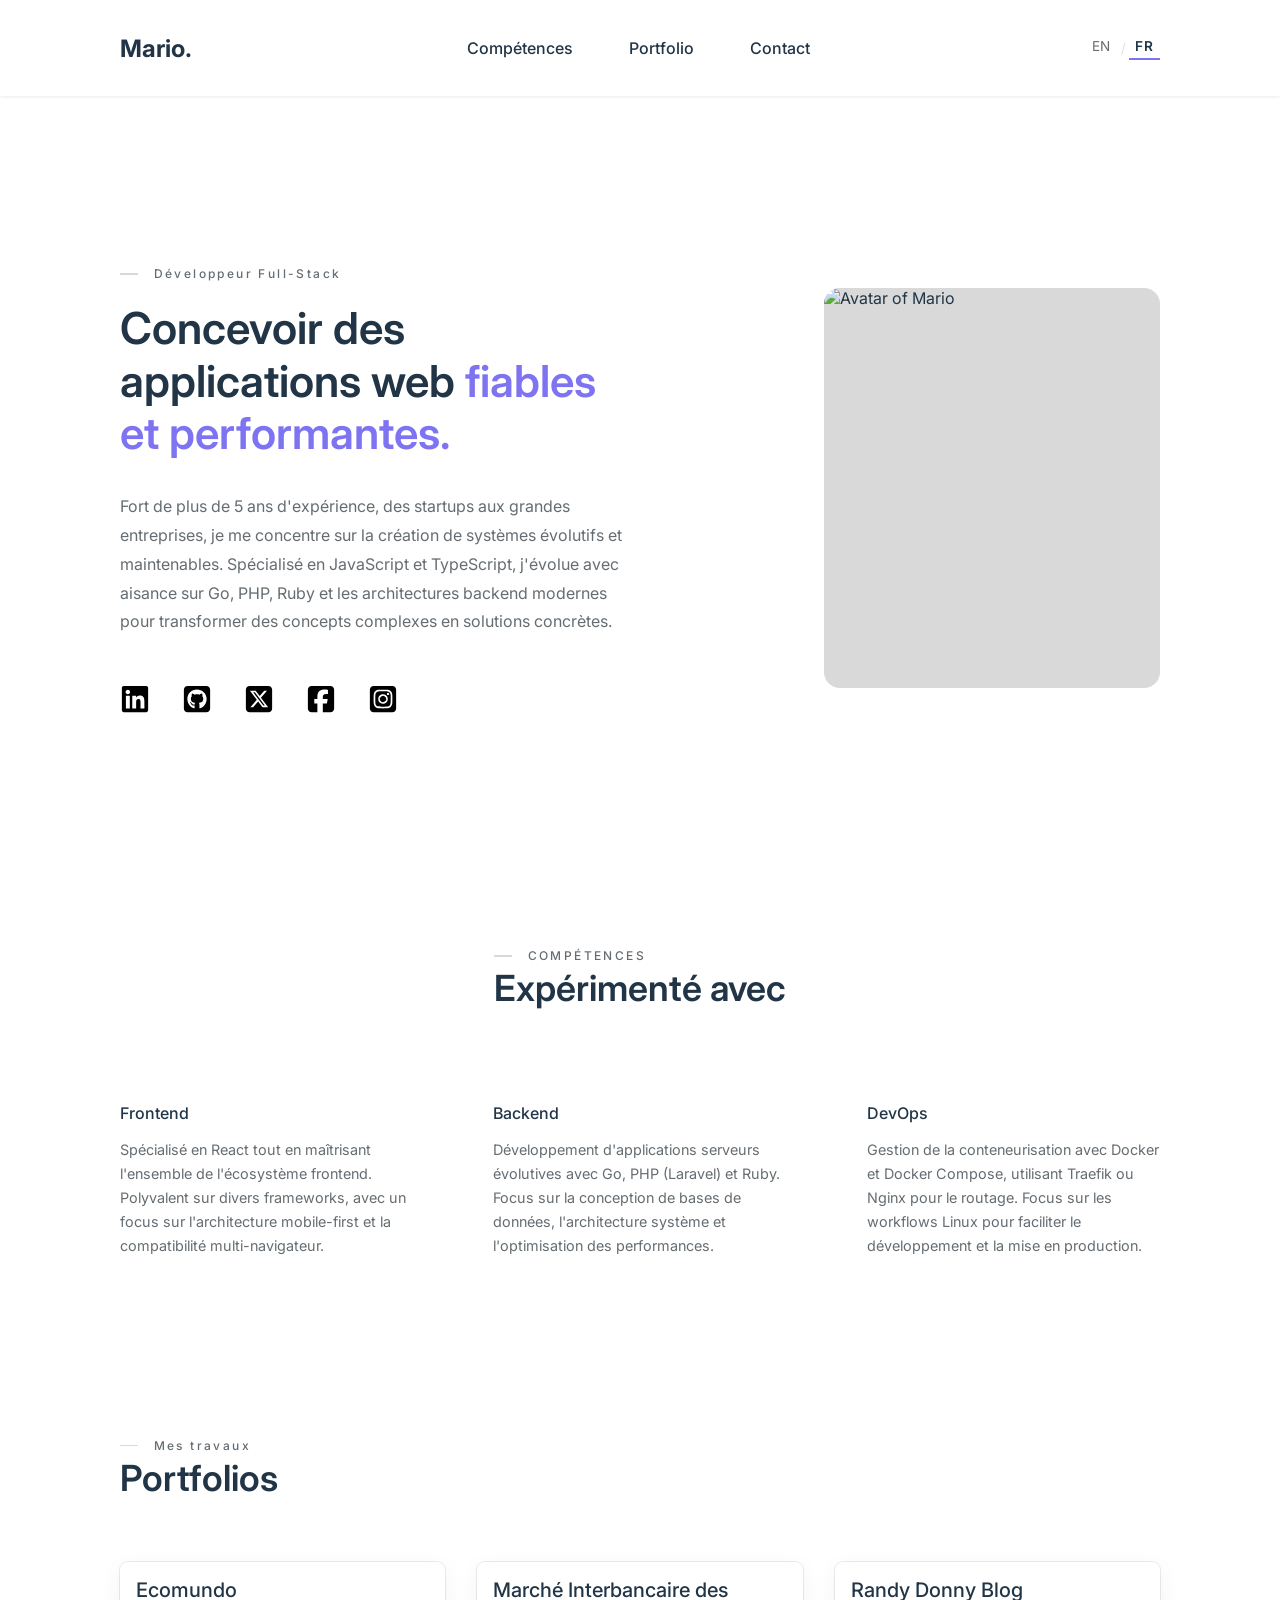
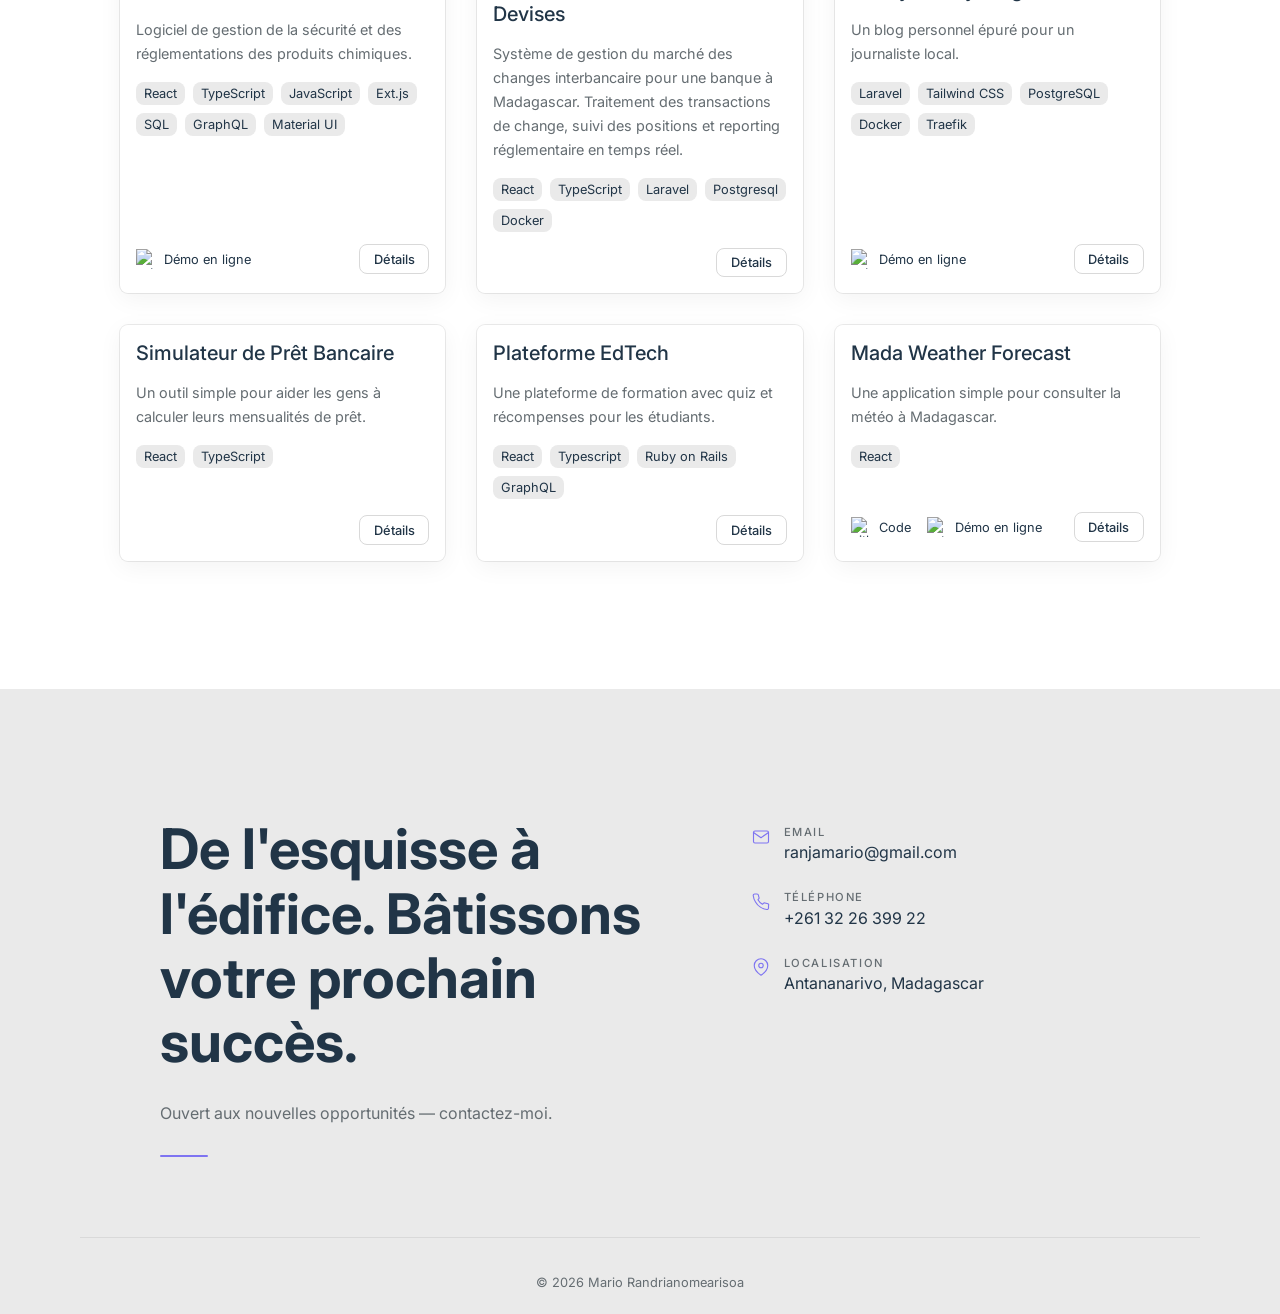
==== commit 25a4463e: "icons" ====
--- a/fr/index.html
+++ b/fr/index.html
@@ -1,3 +1,3 @@
-<!DOCTYPE html><html lang="fr" style="scroll-behavior: smooth;"> <head><!-- Charset & viewport --><meta charset="UTF-8"><meta name="viewport" content="width=device-width, initial-scale=1.0"><!-- Primary SEO --><title>Mario — Développeur Full-Stack</title><meta name="description" content="Développeur Full-Stack avec plus de 5 ans d'expérience dans la création d'applications web évolutives. Spécialisé en JavaScript, TypeScript, Go, PHP et Ruby."><meta name="robots" content="index, follow"><link rel="canonical" href="https://your_domain_here.com/fr/"><!-- hreflang for bilingual site --><link rel="alternate" hreflang="en" href="https://your_domain_here.com/"><link rel="alternate" hreflang="fr" href="https://your_domain_here.com/fr/"><link rel="alternate" hreflang="x-default" href="https://your_domain_here.com/"><!-- Open Graph --><meta property="og:type" content="website"><meta property="og:url" content="https://your_domain_here.com/fr/"><meta property="og:title" content="Mario — Développeur Full-Stack"><meta property="og:description" content="Développeur Full-Stack avec plus de 5 ans d'expérience dans la création d'applications web évolutives. Spécialisé en JavaScript, TypeScript, Go, PHP et Ruby."><meta property="og:image" content="https://your_domain_here.com/og-image.png"><meta property="og:image:width" content="1200"><meta property="og:image:height" content="630"><meta property="og:locale" content="fr_FR"><meta property="og:locale:alternate" content="en_US"><meta property="og:site_name" content="Portfolio Mario"><!-- Twitter / X Card --><meta name="twitter:card" content="summary_large_image"><meta name="twitter:title" content="Mario — Développeur Full-Stack"><meta name="twitter:description" content="Développeur Full-Stack avec plus de 5 ans d'expérience dans la création d'applications web évolutives. Spécialisé en JavaScript, TypeScript, Go, PHP et Ruby."><meta name="twitter:image" content="https://your_domain_here.com/og-image.png"><!-- Font preload --><link rel="preload" href="/Inter/Inter-VariableFont_opsz,wght.ttf" as="font" type="font/ttf" crossorigin><!-- Favicon --><link rel="icon" type="image/x-icon" href="/favicon.ico"><link rel="apple-touch-icon" sizes="180x180" href="/apple-touch-icon.png"><meta name="theme-color" content="#7e74f1"><!-- JSON-LD structured data --><script type="application/ld+json">{"@context":"https://schema.org","@type":"Person","name":"Mario","url":"https://your_domain_here.com","jobTitle":"Full-Stack Developer","email":"ranjamario@gmail.com","address":{"@type":"PostalAddress","addressLocality":"Antananarivo","addressCountry":"MG"},"knowsLanguage":["en","fr"],"knowsAbout":["JavaScript","TypeScript","Go","PHP","Ruby","React","Docker"]}</script><link rel="stylesheet" href="/_astro/style.COPakDay.css"></head> <body> <header class="header"> <a href="#" class="header__logo">Mario.</a> <nav class="header__nav"> <ul class="header__nav-list"> <li class="header__nav-item"> <a href="#skill" class="header__nav-link">Compétences</a> </li> <li class="header__nav-item"> <a href="#portfolio" class="header__nav-link">Portfolio</a> </li> <li class="header__nav-item"> <a href="#contact" class="header__nav-link">Contact</a> </li> </ul> </nav> <div class="header__actions"> <div class="lang-switcher header__lang"> <a href="/" class="lang-switcher__option" aria-label="Switch to English">EN</a> <span class="lang-switcher__divider" aria-hidden="true">/</span> <a href="/fr/" class="lang-switcher__option lang-switcher__option--active" aria-current="true" aria-label="Passer en français">FR</a> </div> <button id="burger-btn" class="header__burger" aria-label="Open menu" aria-expanded="false"> <span></span> <span></span> <span></span> </button> </div> </header> <div id="nav-backdrop" class="header__backdrop"></div> <div id="mobile-nav" class="header__mobile-nav"> <ul class="header__mobile-nav-list"> <li> <a href="#skill" class="header__mobile-nav-link">Compétences</a> </li> <li> <a href="#portfolio" class="header__mobile-nav-link">Portfolio</a> </li> <li> <a href="#contact" class="header__mobile-nav-link">Contact</a> </li> </ul> <div class="lang-switcher lang-switcher--mobile"> <a href="/" class="lang-switcher__option" aria-label="Switch to English">EN</a> <span class="lang-switcher__divider" aria-hidden="true">/</span> <a href="/fr/" class="lang-switcher__option lang-switcher__option--active" aria-current="true" aria-label="Passer en français">FR</a> </div> </div> <script type="module">document.addEventListener("DOMContentLoaded",function(){const e=document.getElementById("burger-btn"),t=document.getElementById("mobile-nav"),n=document.getElementById("nav-backdrop");!e||!t||!n||(e.addEventListener("click",function(){const a=e.classList.toggle("header__burger--open");t.classList.toggle("header__mobile-nav--open",a),n.classList.toggle("header__backdrop--visible",a),e.setAttribute("aria-expanded",String(a))}),t.querySelectorAll(".header__mobile-nav-link").forEach(function(a){a.addEventListener("click",function(){e.classList.remove("header__burger--open"),t.classList.remove("header__mobile-nav--open"),n.classList.remove("header__backdrop--visible"),e.setAttribute("aria-expanded","false")})}),n.addEventListener("click",function(){e.classList.remove("header__burger--open"),t.classList.remove("header__mobile-nav--open"),n.classList.remove("header__backdrop--visible"),e.setAttribute("aria-expanded","false")}))});</script> <div class="container"> <main> <section class="hero-container"> <section class="hero__text"> <span class="section-title">Développeur Full-Stack</span> <h1 class="hero__name"> <span>Concevoir des applications web</span> <span class="hero__name hero__name--lastname">fiables et performantes.</span> </h1> <p class="hero__description"> Fort de plus de 5 ans d&#39;expérience, des startups aux grandes entreprises, je me concentre sur la création de systèmes évolutifs et maintenables. Spécialisé en JavaScript et TypeScript, j&#39;évolue avec aisance sur Go, PHP, Ruby et les architectures backend modernes pour transformer des concepts complexes en solutions concrètes. </p> <div class="hero__social-media"> <a href="https://www.linkedin.com/in/mario-randrianomearisoa/" target="_blank" class="hero__social-media-link"> <img src="https://img.icons8.com/ios-filled/30/213547/linkedin.png" alt="linkedin" loading="eager" decoding="async" width="30" height="30"> </a> <a href="https://github.com/MaxR522" target="_blank" class="hero__social-media-link"> <img src="https://img.icons8.com/external-tal-revivo-bold-tal-revivo/26/213547/external-github-community-for-software-building-and-testing-online-logo-bold-tal-revivo.png" alt="external-github-community-for-software-building-and-testing-online-logo-bold-tal-revivo" loading="eager" decoding="async" width="26" height="26"> </a> <a href="https://x.com/RanjaMario" target="_blank" class="hero__social-media-link"> <img src="https://img.icons8.com/ios-filled/30/213547/twitterx--v1.png" alt="twitterx--v1" loading="eager" decoding="async" width="30" height="30"> </a> <a href="https://www.facebook.com/R.Mario22" target="_blank" class="hero__social-media-link"> <img src="https://img.icons8.com/ios-filled/30/213547/facebook--v1.png" alt="facebook--v1" loading="eager" decoding="async" width="30" height="30"> </a> <a href="https://www.instagram.com/r.mario.r/" target="_blank" class="hero__social-media-link"> <img src="https://img.icons8.com/ios-filled/30/213547/instagram-new--v1.png" alt="instagram-new--v1" loading="eager" decoding="async" width="30" height="30"> </a> </div> </section> <div class="hero__image"> <img src="https://res.cloudinary.com/randy-blog/image/upload/q_auto/f_auto/v1776061823/avatars-9jR7ze2sUWhIk5Av-hUyK5Q-t500x500_lmuuu3.jpg" alt="Avatar of Mario" loading="eager" data-i18n-key="hero-avatar-alt" decoding="async" width="336" height="400" class="hero__image-photo"> </div> </section> <section id="skill" class="skills"> <div> <span class="section-title">COMPÉTENCES</span> <span class="section-subtitle">Expérimenté avec</span> </div> <div class="skills__item-container"> <div class="skill-item"> <div class="skill-item__header"> <span class="skill-item__title">Frontend</span> </div> <p class="skill-item__description">Spécialisé en React tout en maîtrisant l&#39;ensemble de l&#39;écosystème frontend. Polyvalent sur divers frameworks, avec un focus sur l&#39;architecture mobile-first et la compatibilité multi-navigateur.</p> </div> <div class="skill-item"> <div class="skill-item__header"> <span class="skill-item__title">Backend</span> </div> <p class="skill-item__description">Développement d&#39;applications serveurs évolutives avec Go, PHP (Laravel) et Ruby. Focus sur la conception de bases de données, l&#39;architecture système et l&#39;optimisation des performances.</p> </div> <div class="skill-item"> <div class="skill-item__header"> <span class="skill-item__title">DevOps</span> </div> <p class="skill-item__description">Gestion de la conteneurisation avec Docker et Docker Compose, utilisant Traefik ou Nginx pour le routage. Focus sur les workflows Linux pour faciliter le développement et la mise en production.</p> </div> </div> </section> <section id="portfolio" class="portfolio"> <div> <span class="section-title">Mes travaux</span> <span class="section-subtitle">Portfolios</span> </div> <div class="portfolio__card-container"> <div class="project-card"> <div class="project-card__header"> <span class="project-card__title">Ecomundo</span> </div> <div class="project-card__content"> <div class="project-card__description">Logiciel de gestion de la sécurité et des réglementations des produits chimiques.</div> <div class="project-card__technologies"> <span class="techno-chip">React</span><span class="techno-chip">TypeScript</span><span class="techno-chip">JavaScript</span><span class="techno-chip">Ext.js</span><span class="techno-chip">SQL</span><span class="techno-chip">GraphQL</span><span class="techno-chip">Material UI</span> </div> </div> <div class="project-card__footer"> <div class="project-card__links">  <a href="https://www.ecomundo.eu/en" target="_blank" rel="noopener noreferrer" class="project-card__link"> <img src="https://img.icons8.com/material-outlined/20/333333/external-link.png" alt="external-link" loading="lazy" decoding="async" width="20" height="20"> <span>Démo en ligne</span> </a> </div> <button class="project-card__details-btn"> Détails </button> </div> </div> <div class="project-modal-overlay" role="dialog" aria-modal="true" aria-labelledby="modal-title-1" inert> <div class="project-modal" tabindex="-1"> <div class="project-modal__header"> <h2 class="project-modal__title" id="modal-title-1">Ecomundo</h2> <button class="project-modal__close" aria-label="Close"> <svg width="24" height="24" viewBox="0 0 24 24" fill="none" stroke="currentColor" stroke-width="2" stroke-linecap="round" stroke-linejoin="round" aria-hidden="true"> <line x1="18" y1="6" x2="6" y2="18"></line> <line x1="6" y1="6" x2="18" y2="18"></line> </svg> </button> </div> <div class="project-modal__body"> <div class="project-modal__image-wrapper"> <img src="https://res.cloudinary.com/randy-blog/image/upload/v1775982570/659bc271dc2cefbdf6884b4e_Visuel-COSMETIC-Factory_19.30_Tablette-labo_2019_rm8rpl.webp" alt="Ecomundo preview" loading="lazy"> </div> <div class="project-modal__meta"> <span class="techno-chip project-modal__role-chip">Développeur Frontend</span> </div> <p class="project-modal__long-desc">EcoMundo est un partenaire mondial pour les professionnels de l&#39;industrie chimique, proposant des solutions logicielles spécialisées et des services réglementaires. La plateforme accompagne les petites, moyennes et grandes entreprises dans de nombreux secteurs, en aidant à accélérer la mise sur le marché de produits comme les cosmétiques, les parfums et les peintures. Plus de 500 clients mondiaux et plusieurs millions de dollars de chiffre d&#39;affaires annuel.</p> <div class="project-modal__section"> <span class="project-modal__section-label">Points clés</span> <ul class="project-modal__highlights"> <li>Travaillé sur la migration d&#39;Ext.js vers React pour moderniser l&#39;expérience utilisateur</li><li>Développé de nouvelles fonctionnalités tout en maintenant le code existant</li><li>Membre de l&#39;équipe de recherche et développement, exploration de nouvelles technologies.</li> </ul> </div> <div class="project-modal__section"> <span class="project-modal__section-label">Technologies</span> <div class="project-modal__tech"> <span class="techno-chip">React</span><span class="techno-chip">TypeScript</span><span class="techno-chip">JavaScript</span><span class="techno-chip">Ext.js</span><span class="techno-chip">SQL</span><span class="techno-chip">GraphQL</span><span class="techno-chip">Material UI</span> </div> </div> <div class="project-modal__actions">  <a href="https://www.ecomundo.eu/en" target="_blank" rel="noopener noreferrer" class="project-modal__action project-modal__action--filled"> <img src="https://img.icons8.com/material-outlined/20/ffffff/external-link.png" alt="external-link" loading="lazy" decoding="async" width="16" height="16"> <span>Démo en ligne</span> </a> </div> </div> </div> </div><div class="project-card"> <div class="project-card__header"> <span class="project-card__title">Marché Interbancaire des Devises</span> </div> <div class="project-card__content"> <div class="project-card__description">Système de gestion du marché des changes interbancaire pour une banque à Madagascar. Traitement des transactions de change, suivi des positions et reporting réglementaire en temps réel.</div> <div class="project-card__technologies"> <span class="techno-chip">React</span><span class="techno-chip">TypeScript</span><span class="techno-chip">Laravel</span><span class="techno-chip">Postgresql</span><span class="techno-chip">Docker</span> </div> </div> <div class="project-card__footer"> <div class="project-card__links">   </div> <button class="project-card__details-btn"> Détails </button> </div> </div> <div class="project-modal-overlay" role="dialog" aria-modal="true" aria-labelledby="modal-title-2" inert> <div class="project-modal" tabindex="-1"> <div class="project-modal__header"> <h2 class="project-modal__title" id="modal-title-2">Marché Interbancaire des Devises</h2> <button class="project-modal__close" aria-label="Close"> <svg width="24" height="24" viewBox="0 0 24 24" fill="none" stroke="currentColor" stroke-width="2" stroke-linecap="round" stroke-linejoin="round" aria-hidden="true"> <line x1="18" y1="6" x2="6" y2="18"></line> <line x1="6" y1="6" x2="18" y2="18"></line> </svg> </button> </div> <div class="project-modal__body"> <div class="project-modal__image-wrapper"> <img src="https://res.cloudinary.com/randy-blog/image/upload/q_auto/f_auto/v1775983119/pexels-freestockpro-12955791_m3aedy.jpg" alt="Marché Interbancaire des Devises preview" loading="lazy"> </div> <div class="project-modal__meta"> <span class="techno-chip project-modal__role-chip">Développeur Fullstack</span> </div> <p class="project-modal__long-desc">Il s&#39;agit d&#39;une application de gestion du marché de change interbancaire pour une banque commerciale à Madagascar. Elle assure le traitement des transactions de devises, le suivi des positions de change et l&#39;édition de rapports réglementaires en temps réel.</p> <div class="project-modal__section"> <span class="project-modal__section-label">Points clés</span> <ul class="project-modal__highlights"> <li>Collaboré sur la logique backend pour gérer des transactions financières sensibles</li><li>Participé à la création de tableaux de bord affichant la liquidité bancaire en temps réel</li><li>Mis en place Docker pour faciliter l&#39;exécution et le déploiement de l&#39;application pour toute l&#39;équipe</li> </ul> </div> <div class="project-modal__section"> <span class="project-modal__section-label">Technologies</span> <div class="project-modal__tech"> <span class="techno-chip">React</span><span class="techno-chip">TypeScript</span><span class="techno-chip">Laravel</span><span class="techno-chip">Postgresql</span><span class="techno-chip">Docker</span> </div> </div>  </div> </div> </div><div class="project-card"> <div class="project-card__header"> <span class="project-card__title">Randy Donny Blog</span> </div> <div class="project-card__content"> <div class="project-card__description">Un blog personnel épuré pour un journaliste local.</div> <div class="project-card__technologies"> <span class="techno-chip">Laravel</span><span class="techno-chip">Tailwind CSS</span><span class="techno-chip">PostgreSQL</span><span class="techno-chip">Docker</span><span class="techno-chip">Traefik</span> </div> </div> <div class="project-card__footer"> <div class="project-card__links">  <a href="https://randy-donny.com/" target="_blank" rel="noopener noreferrer" class="project-card__link"> <img src="https://img.icons8.com/material-outlined/20/333333/external-link.png" alt="external-link" loading="lazy" decoding="async" width="20" height="20"> <span>Démo en ligne</span> </a> </div> <button class="project-card__details-btn"> Détails </button> </div> </div> <div class="project-modal-overlay" role="dialog" aria-modal="true" aria-labelledby="modal-title-3" inert> <div class="project-modal" tabindex="-1"> <div class="project-modal__header"> <h2 class="project-modal__title" id="modal-title-3">Randy Donny Blog</h2> <button class="project-modal__close" aria-label="Close"> <svg width="24" height="24" viewBox="0 0 24 24" fill="none" stroke="currentColor" stroke-width="2" stroke-linecap="round" stroke-linejoin="round" aria-hidden="true"> <line x1="18" y1="6" x2="6" y2="18"></line> <line x1="6" y1="6" x2="18" y2="18"></line> </svg> </button> </div> <div class="project-modal__body"> <div class="project-modal__image-wrapper"> <img src="https://res.cloudinary.com/randy-blog/image/upload/q_auto/f_auto/v1775984117/Screenshot_20260412_115445_srhbym.png" alt="Randy Donny Blog preview" loading="lazy"> </div> <div class="project-modal__meta"> <span class="techno-chip project-modal__role-chip">Développeur Fullstack</span> </div> <p class="project-modal__long-desc">Un blog simple que j&#39;ai construit pour un journaliste professionnel afin qu&#39;il puisse partager des actualités et des histoires. Pas question de le compliquer ; juste un endroit fiable pour écrire des articles, avec un rendu soigné et un chargement rapide sur mobile.</p> <div class="project-modal__section"> <span class="project-modal__section-label">Points clés</span> <ul class="project-modal__highlights"> <li>Mis en place un système simple pour écrire et organiser les articles</li><li>Configuré les bases du SEO pour que les articles apparaissent dans les résultats de recherche</li><li>Veillé à ce que la mise en page soit agréable à lire sur mobile</li><li>Utilisé Traefik et Docker pour un hébergement simple et propre</li> </ul> </div> <div class="project-modal__section"> <span class="project-modal__section-label">Technologies</span> <div class="project-modal__tech"> <span class="techno-chip">Laravel</span><span class="techno-chip">Tailwind CSS</span><span class="techno-chip">PostgreSQL</span><span class="techno-chip">Docker</span><span class="techno-chip">Traefik</span> </div> </div> <div class="project-modal__actions">  <a href="https://randy-donny.com/" target="_blank" rel="noopener noreferrer" class="project-modal__action project-modal__action--filled"> <img src="https://img.icons8.com/material-outlined/20/ffffff/external-link.png" alt="external-link" loading="lazy" decoding="async" width="16" height="16"> <span>Démo en ligne</span> </a> </div> </div> </div> </div><div class="project-card"> <div class="project-card__header"> <span class="project-card__title">Simulateur de Prêt Bancaire</span> </div> <div class="project-card__content"> <div class="project-card__description">Un outil simple pour aider les gens à calculer leurs mensualités de prêt.</div> <div class="project-card__technologies"> <span class="techno-chip">React</span><span class="techno-chip">TypeScript</span> </div> </div> <div class="project-card__footer"> <div class="project-card__links">   </div> <button class="project-card__details-btn"> Détails </button> </div> </div> <div class="project-modal-overlay" role="dialog" aria-modal="true" aria-labelledby="modal-title-4" inert> <div class="project-modal" tabindex="-1"> <div class="project-modal__header"> <h2 class="project-modal__title" id="modal-title-4">Simulateur de Prêt Bancaire</h2> <button class="project-modal__close" aria-label="Close"> <svg width="24" height="24" viewBox="0 0 24 24" fill="none" stroke="currentColor" stroke-width="2" stroke-linecap="round" stroke-linejoin="round" aria-hidden="true"> <line x1="18" y1="6" x2="6" y2="18"></line> <line x1="6" y1="6" x2="18" y2="18"></line> </svg> </button> </div> <div class="project-modal__body"> <div class="project-modal__image-wrapper"> <img src="https://res.cloudinary.com/randy-blog/image/upload/q_auto/f_auto/v1775983647/bmoi-simulateur_vyjuc7.png" alt="Simulateur de Prêt Bancaire preview" loading="lazy"> </div> <div class="project-modal__meta"> <span class="techno-chip project-modal__role-chip">Développeur Frontend</span> </div> <p class="project-modal__long-desc">J&#39;ai développé ce module pour une banque à Madagascar afin que ses clients puissent simuler leurs propres prêts. Il suffit de choisir ce que vous achetez une voiture et l&#39;outil affiche instantanément les mensualités et les frais. L&#39;objectif est de rendre les calculs bancaires compréhensibles pour tout le monde.</p> <div class="project-modal__section"> <span class="project-modal__section-label">Points clés</span> <ul class="project-modal__highlights"> <li>Créé un formulaire étape par étape simple pour un processus complexe</li><li>Écrit la logique pour mettre à jour tous les calculs instantanément au fil de la saisie</li><li>Veillé à ce que l&#39;application fonctionne parfaitement sur mobile</li><li>Amélioré l&#39;interface pour rendre les détails du prêt clairs et transparents</li> </ul> </div> <div class="project-modal__section"> <span class="project-modal__section-label">Technologies</span> <div class="project-modal__tech"> <span class="techno-chip">React</span><span class="techno-chip">TypeScript</span> </div> </div>  </div> </div> </div><div class="project-card"> <div class="project-card__header"> <span class="project-card__title">Plateforme EdTech</span> </div> <div class="project-card__content"> <div class="project-card__description">Une plateforme de formation avec quiz et récompenses pour les étudiants.</div> <div class="project-card__technologies"> <span class="techno-chip">React</span><span class="techno-chip">Typescript</span><span class="techno-chip">Ruby on Rails</span><span class="techno-chip">GraphQL</span> </div> </div> <div class="project-card__footer"> <div class="project-card__links">   </div> <button class="project-card__details-btn"> Détails </button> </div> </div> <div class="project-modal-overlay" role="dialog" aria-modal="true" aria-labelledby="modal-title-5" inert> <div class="project-modal" tabindex="-1"> <div class="project-modal__header"> <h2 class="project-modal__title" id="modal-title-5">Plateforme EdTech</h2> <button class="project-modal__close" aria-label="Close"> <svg width="24" height="24" viewBox="0 0 24 24" fill="none" stroke="currentColor" stroke-width="2" stroke-linecap="round" stroke-linejoin="round" aria-hidden="true"> <line x1="18" y1="6" x2="6" y2="18"></line> <line x1="6" y1="6" x2="18" y2="18"></line> </svg> </button> </div> <div class="project-modal__body"> <div class="project-modal__image-wrapper"> <img src="https://res.cloudinary.com/randy-blog/image/upload/q_auto/f_auto/v1775986613/5204029_llppho.jpg" alt="Plateforme EdTech preview" loading="lazy"> </div> <div class="project-modal__meta"> <span class="techno-chip project-modal__role-chip">Développeur Fullstack</span> </div> <p class="project-modal__long-desc">Il s&#39;agissait d&#39;une version antérieure de la plateforme Sayna. J&#39;ai travaillé avec l&#39;équipe pour créer un espace où les gens pouvaient apprendre à coder grâce à des quiz et un système de récompenses progressif. Un projet stimulant qui combinait plusieurs technologies pour maintenir l&#39;engagement des étudiants.</p> <div class="project-modal__section"> <span class="project-modal__section-label">Points clés</span> <ul class="project-modal__highlights"> <li>Travaillé sur la base de données pour suivre les scores et badges des étudiants</li><li>Contribué à la création de l&#39;API gérant l&#39;ensemble du contenu pédagogique</li><li>Développé des parties de l&#39;interface où les étudiants suivent leurs leçons</li><li>Utilisé GraphQL pour assurer une circulation fluide des données entre le front et le back</li> </ul> </div> <div class="project-modal__section"> <span class="project-modal__section-label">Technologies</span> <div class="project-modal__tech"> <span class="techno-chip">React</span><span class="techno-chip">Typescript</span><span class="techno-chip">Ruby on Rails</span><span class="techno-chip">GraphQL</span> </div> </div>  </div> </div> </div><div class="project-card"> <div class="project-card__header"> <span class="project-card__title">Mada Weather Forecast</span> </div> <div class="project-card__content"> <div class="project-card__description">Une application simple pour consulter la météo à Madagascar.</div> <div class="project-card__technologies"> <span class="techno-chip">React</span> </div> </div> <div class="project-card__footer"> <div class="project-card__links"> <a href="https://github.com/MaxR522/mada-weather-forecast" target="_blank" rel="noopener noreferrer" class="project-card__link"> <img src="https://img.icons8.com/ios-glyphs/20/333333/github.png" alt="github" loading="lazy" decoding="async" width="20" height="20"> <span>Code</span> </a> <a href="https://mada-carte-meteo.netlify.app/" target="_blank" rel="noopener noreferrer" class="project-card__link"> <img src="https://img.icons8.com/material-outlined/20/333333/external-link.png" alt="external-link" loading="lazy" decoding="async" width="20" height="20"> <span>Démo en ligne</span> </a> </div> <button class="project-card__details-btn"> Détails </button> </div> </div> <div class="project-modal-overlay" role="dialog" aria-modal="true" aria-labelledby="modal-title-6" inert> <div class="project-modal" tabindex="-1"> <div class="project-modal__header"> <h2 class="project-modal__title" id="modal-title-6">Mada Weather Forecast</h2> <button class="project-modal__close" aria-label="Close"> <svg width="24" height="24" viewBox="0 0 24 24" fill="none" stroke="currentColor" stroke-width="2" stroke-linecap="round" stroke-linejoin="round" aria-hidden="true"> <line x1="18" y1="6" x2="6" y2="18"></line> <line x1="6" y1="6" x2="18" y2="18"></line> </svg> </button> </div> <div class="project-modal__body"> <div class="project-modal__image-wrapper"> <img src="https://res.cloudinary.com/randy-blog/image/upload/q_auto/f_auto/v1775985260/map_xuyqvr.png" alt="Mada Weather Forecast preview" loading="lazy"> </div> <div class="project-modal__meta"> <span class="techno-chip project-modal__role-chip">Développeur Frontend</span> </div> <p class="project-modal__long-desc">C&#39;est l&#39;un de mes tous premiers projets, réalisé quand je débutais avec React. Il est loin d&#39;être parfait, mais je le garde dans mon portfolio car il me rappelle le chemin parcouru depuis et là où tout a commencé.</p> <div class="project-modal__section"> <span class="project-modal__section-label">Points clés</span> <ul class="project-modal__highlights"> <li>Ma première vraie expérience avec les composants React</li><li>Appris à récupérer et afficher des données depuis une API météo publique</li><li>Le projet qui m&#39;a aidé à comprendre la gestion du state dans une application</li> </ul> </div> <div class="project-modal__section"> <span class="project-modal__section-label">Technologies</span> <div class="project-modal__tech"> <span class="techno-chip">React</span> </div> </div> <div class="project-modal__actions"> <a href="https://github.com/MaxR522/mada-weather-forecast" target="_blank" rel="noopener noreferrer" class="project-modal__action project-modal__action--outlined"> <img src="https://img.icons8.com/ios-glyphs/20/333333/github.png" alt="github" loading="lazy" decoding="async" width="16" height="16"> <span>Code</span> </a> <a href="https://mada-carte-meteo.netlify.app/" target="_blank" rel="noopener noreferrer" class="project-modal__action project-modal__action--filled"> <img src="https://img.icons8.com/material-outlined/20/ffffff/external-link.png" alt="external-link" loading="lazy" decoding="async" width="16" height="16"> <span>Démo en ligne</span> </a> </div> </div> </div> </div> </div> </section> <script type="module">const p=document.querySelectorAll(".project-modal-overlay");p.forEach(e=>{const i=e.previousElementSibling?.querySelector(".project-card__details-btn"),c=e.querySelector(".project-modal"),u=e.querySelector(".project-modal__close");let r=null;function a(){return Array.from(c.querySelectorAll('a[href], button:not([disabled]), [tabindex]:not([tabindex="-1"])'))}function f(){r=document.activeElement,e.removeAttribute("inert"),e.classList.add("project-modal-overlay--open"),document.body.style.overflow="hidden",c.focus()}function d(){e.classList.remove("project-modal-overlay--open"),e.addEventListener("transitionend",()=>{e.setAttribute("inert",""),document.body.style.overflow="",r?.focus()},{once:!0})}function m(t){if(t.key!=="Tab")return;const n=a(),s=n[0],l=n[n.length-1];t.shiftKey?document.activeElement===s&&(t.preventDefault(),l.focus()):document.activeElement===l&&(t.preventDefault(),s.focus())}i?.addEventListener("click",f),u?.addEventListener("click",d),e.addEventListener("pointerdown",t=>{t.target===e&&d()}),e.addEventListener("keydown",m)});document.addEventListener("keydown",e=>{if(e.key!=="Escape")return;const o=document.querySelector(".project-modal-overlay--open");o&&o.querySelector(".project-modal__close")?.click()});</script> <section id="contact" class="contact"> <div class="contact__inner"> <div class="contact__left"> <h2 class="contact__title"> Construisons Quelque Chose de Grand </h2> <p class="contact__tagline"> Ouvert aux nouvelles opportunités — contactez-moi. </p> <span class="contact__accent-line" aria-hidden="true"></span> </div> <div class="contact__right"> <ul class="contact__info-list"> <li class="contact__info-item"> <span class="contact__info-icon"> <svg width="18" height="18" viewBox="0 0 24 24" fill="none" xmlns="http://www.w3.org/2000/svg" aria-hidden="true"> <path d="M4 4h16c1.1 0 2 .9 2 2v12c0 1.1-.9 2-2 2H4c-1.1 0-2-.9-2-2V6c0-1.1.9-2 2-2z" stroke="var(--primary-color)" stroke-width="1.5" stroke-linecap="round" stroke-linejoin="round"></path> <polyline points="22,6 12,13 2,6" stroke="var(--primary-color)" stroke-width="1.5" stroke-linecap="round" stroke-linejoin="round"></polyline> </svg> </span> <div class="contact__info-content"> <span class="contact__info-label">Email</span> <a href="mailto:ranjamario@gmail.com" class="contact__info-link">ranjamario@gmail.com</a> </div> </li> <li class="contact__info-item"> <span class="contact__info-icon"> <svg width="18" height="18" viewBox="0 0 24 24" fill="none" xmlns="http://www.w3.org/2000/svg" aria-hidden="true"> <path d="M22 16.92v3a2 2 0 0 1-2.18 2 19.79 19.79 0 0 1-8.63-3.07A19.5 19.5 0 0 1 4.69 12a19.79 19.79 0 0 1-3.07-8.67A2 2 0 0 1 3.6 1.28h3a2 2 0 0 1 2 1.72 12.84 12.84 0 0 0 .7 2.81 2 2 0 0 1-.45 2.11L7.91 9a16 16 0 0 0 6 6l1.27-1.27a2 2 0 0 1 2.11-.45 12.84 12.84 0 0 0 2.81.7A2 2 0 0 1 22 16.92z" stroke="var(--primary-color)" stroke-width="1.5" stroke-linecap="round" stroke-linejoin="round"></path> </svg> </span> <div class="contact__info-content"> <span class="contact__info-label">Téléphone</span> <a href="tel:+261000000000" class="contact__info-link">+261 32 26 399 22</a> </div> </li> <li class="contact__info-item"> <span class="contact__info-icon"> <svg width="18" height="18" viewBox="0 0 24 24" fill="none" xmlns="http://www.w3.org/2000/svg" aria-hidden="true"> <path d="M21 10c0 7-9 13-9 13s-9-6-9-13a9 9 0 0 1 18 0z" stroke="var(--primary-color)" stroke-width="1.5" stroke-linecap="round" stroke-linejoin="round"></path> <circle cx="12" cy="10" r="3" stroke="var(--primary-color)" stroke-width="1.5"></circle> </svg> </span> <div class="contact__info-content"> <span class="contact__info-label">Localisation</span> <span class="contact__info-value">Antananarivo, Madagascar</span> </div> </li> </ul> </div> </div> <hr class="contact__divider"> <p class="contact__copyright">
+<!DOCTYPE html><html lang="fr" style="scroll-behavior: smooth;"> <head><!-- Charset & viewport --><meta charset="UTF-8"><meta name="viewport" content="width=device-width, initial-scale=1.0"><!-- Primary SEO --><title>Mario — Développeur Full-Stack</title><meta name="description" content="Développeur Full-Stack avec plus de 5 ans d'expérience dans la création d'applications web évolutives. Spécialisé en JavaScript, TypeScript, Go, PHP et Ruby."><meta name="robots" content="index, follow"><link rel="canonical" href="https://your_domain_here.com/fr/"><!-- hreflang for bilingual site --><link rel="alternate" hreflang="en" href="https://your_domain_here.com/"><link rel="alternate" hreflang="fr" href="https://your_domain_here.com/fr/"><link rel="alternate" hreflang="x-default" href="https://your_domain_here.com/"><!-- Open Graph --><meta property="og:type" content="website"><meta property="og:url" content="https://your_domain_here.com/fr/"><meta property="og:title" content="Mario — Développeur Full-Stack"><meta property="og:description" content="Développeur Full-Stack avec plus de 5 ans d'expérience dans la création d'applications web évolutives. Spécialisé en JavaScript, TypeScript, Go, PHP et Ruby."><meta property="og:image" content="https://your_domain_here.com/og-image.png"><meta property="og:image:width" content="1200"><meta property="og:image:height" content="630"><meta property="og:locale" content="fr_FR"><meta property="og:locale:alternate" content="en_US"><meta property="og:site_name" content="Portfolio Mario"><!-- Twitter / X Card --><meta name="twitter:card" content="summary_large_image"><meta name="twitter:title" content="Mario — Développeur Full-Stack"><meta name="twitter:description" content="Développeur Full-Stack avec plus de 5 ans d'expérience dans la création d'applications web évolutives. Spécialisé en JavaScript, TypeScript, Go, PHP et Ruby."><meta name="twitter:image" content="https://your_domain_here.com/og-image.png"><!-- Font preload --><link rel="preload" href="/Inter/Inter-VariableFont_opsz,wght.ttf" as="font" type="font/ttf" crossorigin><!-- Favicon --><link rel="icon" type="image/x-icon" href="/favicon.ico"><link rel="apple-touch-icon" sizes="180x180" href="/apple-touch-icon.png"><meta name="theme-color" content="#7e74f1"><!-- JSON-LD structured data --><script type="application/ld+json">{"@context":"https://schema.org","@type":"Person","name":"Mario","url":"https://your_domain_here.com","jobTitle":"Full-Stack Developer","email":"ranjamario@gmail.com","address":{"@type":"PostalAddress","addressLocality":"Antananarivo","addressCountry":"MG"},"knowsLanguage":["en","fr"],"knowsAbout":["JavaScript","TypeScript","Go","PHP","Ruby","React","Docker"]}</script><link rel="stylesheet" href="/_astro/style.DQTMFGN0.css"></head> <body> <header class="header"> <a href="#" class="header__logo">Mario.</a> <nav class="header__nav"> <ul class="header__nav-list"> <li class="header__nav-item"> <a href="#skill" class="header__nav-link">Compétences</a> </li> <li class="header__nav-item"> <a href="#portfolio" class="header__nav-link">Portfolio</a> </li> <li class="header__nav-item"> <a href="#contact" class="header__nav-link">Contact</a> </li> </ul> </nav> <div class="header__actions"> <div class="lang-switcher header__lang"> <a href="/" class="lang-switcher__option" aria-label="Switch to English">EN</a> <span class="lang-switcher__divider" aria-hidden="true">/</span> <a href="/fr/" class="lang-switcher__option lang-switcher__option--active" aria-current="true" aria-label="Passer en français">FR</a> </div> <button id="burger-btn" class="header__burger" aria-label="Open menu" aria-expanded="false"> <span></span> <span></span> <span></span> </button> </div> </header> <div id="nav-backdrop" class="header__backdrop"></div> <div id="mobile-nav" class="header__mobile-nav"> <ul class="header__mobile-nav-list"> <li> <a href="#skill" class="header__mobile-nav-link">Compétences</a> </li> <li> <a href="#portfolio" class="header__mobile-nav-link">Portfolio</a> </li> <li> <a href="#contact" class="header__mobile-nav-link">Contact</a> </li> </ul> <div class="lang-switcher lang-switcher--mobile"> <a href="/" class="lang-switcher__option" aria-label="Switch to English">EN</a> <span class="lang-switcher__divider" aria-hidden="true">/</span> <a href="/fr/" class="lang-switcher__option lang-switcher__option--active" aria-current="true" aria-label="Passer en français">FR</a> </div> </div> <script type="module">document.addEventListener("DOMContentLoaded",function(){const e=document.getElementById("burger-btn"),t=document.getElementById("mobile-nav"),n=document.getElementById("nav-backdrop");!e||!t||!n||(e.addEventListener("click",function(){const a=e.classList.toggle("header__burger--open");t.classList.toggle("header__mobile-nav--open",a),n.classList.toggle("header__backdrop--visible",a),e.setAttribute("aria-expanded",String(a))}),t.querySelectorAll(".header__mobile-nav-link").forEach(function(a){a.addEventListener("click",function(){e.classList.remove("header__burger--open"),t.classList.remove("header__mobile-nav--open"),n.classList.remove("header__backdrop--visible"),e.setAttribute("aria-expanded","false")})}),n.addEventListener("click",function(){e.classList.remove("header__burger--open"),t.classList.remove("header__mobile-nav--open"),n.classList.remove("header__backdrop--visible"),e.setAttribute("aria-expanded","false")}))});</script> <div class="container"> <main> <section class="hero-container"> <section class="hero__text"> <span class="section-title">Développeur Full-Stack</span> <h1 class="hero__name"> <span>Concevoir des applications web</span> <span class="hero__name hero__name--lastname">fiables et performantes.</span> </h1> <p class="hero__description"> Fort de plus de 5 ans d&#39;expérience, des startups aux grandes entreprises, je me concentre sur la création de systèmes évolutifs et maintenables. Spécialisé en JavaScript et TypeScript, j&#39;évolue avec aisance sur Go, PHP, Ruby et les architectures backend modernes pour transformer des concepts complexes en solutions concrètes. </p> <div class="hero__social-media"> <a href="https://www.linkedin.com/in/mario-randrianomearisoa/" target="_blank" class="hero__social-media-link"> <img src="/_astro/linkedin.CfPIVWKn_PRON4.svg" alt="linkedin" loading="eager" decoding="async" width="30" height="30"> </a> <a href="https://github.com/MaxR522" target="_blank" class="hero__social-media-link"> <img src="/_astro/github.19vMP9pH_PRON4.svg" alt="external-github-community-for-software-building-and-testing-online-logo-bold-tal-revivo" loading="eager" decoding="async" width="30" height="30"> </a> <a href="https://x.com/RanjaMario" target="_blank" class="hero__social-media-link"> <img src="/_astro/x.Dfb-5A___PRON4.svg" alt="twitterx--v1" loading="eager" decoding="async" width="30" height="30"> </a> <a href="https://www.facebook.com/R.Mario22" target="_blank" class="hero__social-media-link"> <img src="/_astro/facebook.j9AlXqRo_PRON4.svg" alt="facebook--v1" loading="eager" decoding="async" width="30" height="30"> </a> <a href="https://www.instagram.com/r.mario.r/" target="_blank" class="hero__social-media-link"> <img src="/_astro/instagram.BZNHC8vX_PRON4.svg" alt="instagram-new--v1" loading="eager" decoding="async" width="30" height="30"> </a> </div> </section> <div class="hero__image"> <img src="https://res.cloudinary.com/randy-blog/image/upload/q_auto/f_auto/v1776061823/avatars-9jR7ze2sUWhIk5Av-hUyK5Q-t500x500_lmuuu3.jpg" alt="Avatar of Mario" loading="eager" data-i18n-key="hero-avatar-alt" decoding="async" width="336" height="400" class="hero__image-photo"> </div> </section> <section id="skill" class="skills"> <div> <span class="section-title">COMPÉTENCES</span> <span class="section-subtitle">Expérimenté avec</span> </div> <div class="skills__item-container"> <div class="skill-item"> <div class="skill-item__header"> <span class="skill-item__title">Frontend</span> </div> <p class="skill-item__description">Spécialisé en React tout en maîtrisant l&#39;ensemble de l&#39;écosystème frontend. Polyvalent sur divers frameworks, avec un focus sur l&#39;architecture mobile-first et la compatibilité multi-navigateur.</p> </div> <div class="skill-item"> <div class="skill-item__header"> <span class="skill-item__title">Backend</span> </div> <p class="skill-item__description">Développement d&#39;applications serveurs évolutives avec Go, PHP (Laravel) et Ruby. Focus sur la conception de bases de données, l&#39;architecture système et l&#39;optimisation des performances.</p> </div> <div class="skill-item"> <div class="skill-item__header"> <span class="skill-item__title">DevOps</span> </div> <p class="skill-item__description">Gestion de la conteneurisation avec Docker et Docker Compose, utilisant Traefik ou Nginx pour le routage. Focus sur les workflows Linux pour faciliter le développement et la mise en production.</p> </div> </div> </section> <section id="portfolio" class="portfolio"> <div> <span class="section-title">Mes travaux</span> <span class="section-subtitle">Portfolios</span> </div> <div class="portfolio__card-container"> <div class="project-card"> <div class="project-card__header"> <span class="project-card__title">Ecomundo</span> </div> <div class="project-card__content"> <div class="project-card__description">Logiciel de gestion de la sécurité et des réglementations des produits chimiques.</div> <div class="project-card__technologies"> <span class="techno-chip">React</span><span class="techno-chip">TypeScript</span><span class="techno-chip">JavaScript</span><span class="techno-chip">Ext.js</span><span class="techno-chip">SQL</span><span class="techno-chip">GraphQL</span><span class="techno-chip">Material UI</span> </div> </div> <div class="project-card__footer"> <div class="project-card__links">  <a href="https://www.ecomundo.eu/en" target="_blank" rel="noopener noreferrer" class="project-card__link"> <img src="https://img.icons8.com/material-outlined/20/333333/external-link.png" alt="external-link" loading="lazy" decoding="async" width="20" height="20"> <span>Démo en ligne</span> </a> </div> <button class="project-card__details-btn"> Détails </button> </div> </div> <div class="project-modal-overlay" role="dialog" aria-modal="true" aria-labelledby="modal-title-1" inert> <div class="project-modal" tabindex="-1"> <div class="project-modal__header"> <h2 class="project-modal__title" id="modal-title-1">Ecomundo</h2> <button class="project-modal__close" aria-label="Close"> <svg width="24" height="24" viewBox="0 0 24 24" fill="none" stroke="currentColor" stroke-width="2" stroke-linecap="round" stroke-linejoin="round" aria-hidden="true"> <line x1="18" y1="6" x2="6" y2="18"></line> <line x1="6" y1="6" x2="18" y2="18"></line> </svg> </button> </div> <div class="project-modal__body"> <div class="project-modal__image-wrapper"> <img src="https://res.cloudinary.com/randy-blog/image/upload/v1775982570/659bc271dc2cefbdf6884b4e_Visuel-COSMETIC-Factory_19.30_Tablette-labo_2019_rm8rpl.webp" alt="Ecomundo preview" loading="lazy"> </div> <div class="project-modal__meta"> <span class="techno-chip project-modal__role-chip">Développeur Frontend</span> </div> <p class="project-modal__long-desc">EcoMundo est un partenaire mondial pour les professionnels de l&#39;industrie chimique, proposant des solutions logicielles spécialisées et des services réglementaires. La plateforme accompagne les petites, moyennes et grandes entreprises dans de nombreux secteurs, en aidant à accélérer la mise sur le marché de produits comme les cosmétiques, les parfums et les peintures. Plus de 500 clients mondiaux et plusieurs millions de dollars de chiffre d&#39;affaires annuel.</p> <div class="project-modal__section"> <span class="project-modal__section-label">Points clés</span> <ul class="project-modal__highlights"> <li>Travaillé sur la migration d&#39;Ext.js vers React pour moderniser l&#39;expérience utilisateur</li><li>Développé de nouvelles fonctionnalités tout en maintenant le code existant</li><li>Membre de l&#39;équipe de recherche et développement, exploration de nouvelles technologies.</li> </ul> </div> <div class="project-modal__section"> <span class="project-modal__section-label">Technologies</span> <div class="project-modal__tech"> <span class="techno-chip">React</span><span class="techno-chip">TypeScript</span><span class="techno-chip">JavaScript</span><span class="techno-chip">Ext.js</span><span class="techno-chip">SQL</span><span class="techno-chip">GraphQL</span><span class="techno-chip">Material UI</span> </div> </div> <div class="project-modal__actions">  <a href="https://www.ecomundo.eu/en" target="_blank" rel="noopener noreferrer" class="project-modal__action project-modal__action--filled"> <img src="https://img.icons8.com/material-outlined/20/ffffff/external-link.png" alt="external-link" loading="lazy" decoding="async" width="16" height="16"> <span>Démo en ligne</span> </a> </div> </div> </div> </div><div class="project-card"> <div class="project-card__header"> <span class="project-card__title">Marché Interbancaire des Devises</span> </div> <div class="project-card__content"> <div class="project-card__description">Système de gestion du marché des changes interbancaire pour une banque à Madagascar. Traitement des transactions de change, suivi des positions et reporting réglementaire en temps réel.</div> <div class="project-card__technologies"> <span class="techno-chip">React</span><span class="techno-chip">TypeScript</span><span class="techno-chip">Laravel</span><span class="techno-chip">Postgresql</span><span class="techno-chip">Docker</span> </div> </div> <div class="project-card__footer"> <div class="project-card__links">   </div> <button class="project-card__details-btn"> Détails </button> </div> </div> <div class="project-modal-overlay" role="dialog" aria-modal="true" aria-labelledby="modal-title-2" inert> <div class="project-modal" tabindex="-1"> <div class="project-modal__header"> <h2 class="project-modal__title" id="modal-title-2">Marché Interbancaire des Devises</h2> <button class="project-modal__close" aria-label="Close"> <svg width="24" height="24" viewBox="0 0 24 24" fill="none" stroke="currentColor" stroke-width="2" stroke-linecap="round" stroke-linejoin="round" aria-hidden="true"> <line x1="18" y1="6" x2="6" y2="18"></line> <line x1="6" y1="6" x2="18" y2="18"></line> </svg> </button> </div> <div class="project-modal__body"> <div class="project-modal__image-wrapper"> <img src="https://res.cloudinary.com/randy-blog/image/upload/q_auto/f_auto/v1775983119/pexels-freestockpro-12955791_m3aedy.jpg" alt="Marché Interbancaire des Devises preview" loading="lazy"> </div> <div class="project-modal__meta"> <span class="techno-chip project-modal__role-chip">Développeur Fullstack</span> </div> <p class="project-modal__long-desc">Il s&#39;agit d&#39;une application de gestion du marché de change interbancaire pour une banque commerciale à Madagascar. Elle assure le traitement des transactions de devises, le suivi des positions de change et l&#39;édition de rapports réglementaires en temps réel.</p> <div class="project-modal__section"> <span class="project-modal__section-label">Points clés</span> <ul class="project-modal__highlights"> <li>Collaboré sur la logique backend pour gérer des transactions financières sensibles</li><li>Participé à la création de tableaux de bord affichant la liquidité bancaire en temps réel</li><li>Mis en place Docker pour faciliter l&#39;exécution et le déploiement de l&#39;application pour toute l&#39;équipe</li> </ul> </div> <div class="project-modal__section"> <span class="project-modal__section-label">Technologies</span> <div class="project-modal__tech"> <span class="techno-chip">React</span><span class="techno-chip">TypeScript</span><span class="techno-chip">Laravel</span><span class="techno-chip">Postgresql</span><span class="techno-chip">Docker</span> </div> </div>  </div> </div> </div><div class="project-card"> <div class="project-card__header"> <span class="project-card__title">Randy Donny Blog</span> </div> <div class="project-card__content"> <div class="project-card__description">Un blog personnel épuré pour un journaliste local.</div> <div class="project-card__technologies"> <span class="techno-chip">Laravel</span><span class="techno-chip">Tailwind CSS</span><span class="techno-chip">PostgreSQL</span><span class="techno-chip">Docker</span><span class="techno-chip">Traefik</span> </div> </div> <div class="project-card__footer"> <div class="project-card__links">  <a href="https://randy-donny.com/" target="_blank" rel="noopener noreferrer" class="project-card__link"> <img src="https://img.icons8.com/material-outlined/20/333333/external-link.png" alt="external-link" loading="lazy" decoding="async" width="20" height="20"> <span>Démo en ligne</span> </a> </div> <button class="project-card__details-btn"> Détails </button> </div> </div> <div class="project-modal-overlay" role="dialog" aria-modal="true" aria-labelledby="modal-title-3" inert> <div class="project-modal" tabindex="-1"> <div class="project-modal__header"> <h2 class="project-modal__title" id="modal-title-3">Randy Donny Blog</h2> <button class="project-modal__close" aria-label="Close"> <svg width="24" height="24" viewBox="0 0 24 24" fill="none" stroke="currentColor" stroke-width="2" stroke-linecap="round" stroke-linejoin="round" aria-hidden="true"> <line x1="18" y1="6" x2="6" y2="18"></line> <line x1="6" y1="6" x2="18" y2="18"></line> </svg> </button> </div> <div class="project-modal__body"> <div class="project-modal__image-wrapper"> <img src="https://res.cloudinary.com/randy-blog/image/upload/q_auto/f_auto/v1775984117/Screenshot_20260412_115445_srhbym.png" alt="Randy Donny Blog preview" loading="lazy"> </div> <div class="project-modal__meta"> <span class="techno-chip project-modal__role-chip">Développeur Fullstack</span> </div> <p class="project-modal__long-desc">Un blog simple que j&#39;ai construit pour un journaliste professionnel afin qu&#39;il puisse partager des actualités et des histoires. Pas question de le compliquer ; juste un endroit fiable pour écrire des articles, avec un rendu soigné et un chargement rapide sur mobile.</p> <div class="project-modal__section"> <span class="project-modal__section-label">Points clés</span> <ul class="project-modal__highlights"> <li>Mis en place un système simple pour écrire et organiser les articles</li><li>Configuré les bases du SEO pour que les articles apparaissent dans les résultats de recherche</li><li>Veillé à ce que la mise en page soit agréable à lire sur mobile</li><li>Utilisé Traefik et Docker pour un hébergement simple et propre</li> </ul> </div> <div class="project-modal__section"> <span class="project-modal__section-label">Technologies</span> <div class="project-modal__tech"> <span class="techno-chip">Laravel</span><span class="techno-chip">Tailwind CSS</span><span class="techno-chip">PostgreSQL</span><span class="techno-chip">Docker</span><span class="techno-chip">Traefik</span> </div> </div> <div class="project-modal__actions">  <a href="https://randy-donny.com/" target="_blank" rel="noopener noreferrer" class="project-modal__action project-modal__action--filled"> <img src="https://img.icons8.com/material-outlined/20/ffffff/external-link.png" alt="external-link" loading="lazy" decoding="async" width="16" height="16"> <span>Démo en ligne</span> </a> </div> </div> </div> </div><div class="project-card"> <div class="project-card__header"> <span class="project-card__title">Simulateur de Prêt Bancaire</span> </div> <div class="project-card__content"> <div class="project-card__description">Un outil simple pour aider les gens à calculer leurs mensualités de prêt.</div> <div class="project-card__technologies"> <span class="techno-chip">React</span><span class="techno-chip">TypeScript</span> </div> </div> <div class="project-card__footer"> <div class="project-card__links">   </div> <button class="project-card__details-btn"> Détails </button> </div> </div> <div class="project-modal-overlay" role="dialog" aria-modal="true" aria-labelledby="modal-title-4" inert> <div class="project-modal" tabindex="-1"> <div class="project-modal__header"> <h2 class="project-modal__title" id="modal-title-4">Simulateur de Prêt Bancaire</h2> <button class="project-modal__close" aria-label="Close"> <svg width="24" height="24" viewBox="0 0 24 24" fill="none" stroke="currentColor" stroke-width="2" stroke-linecap="round" stroke-linejoin="round" aria-hidden="true"> <line x1="18" y1="6" x2="6" y2="18"></line> <line x1="6" y1="6" x2="18" y2="18"></line> </svg> </button> </div> <div class="project-modal__body"> <div class="project-modal__image-wrapper"> <img src="https://res.cloudinary.com/randy-blog/image/upload/q_auto/f_auto/v1775983647/bmoi-simulateur_vyjuc7.png" alt="Simulateur de Prêt Bancaire preview" loading="lazy"> </div> <div class="project-modal__meta"> <span class="techno-chip project-modal__role-chip">Développeur Frontend</span> </div> <p class="project-modal__long-desc">J&#39;ai développé ce module pour une banque à Madagascar afin que ses clients puissent simuler leurs propres prêts. Il suffit de choisir ce que vous achetez (une voiture par exemple) et l&#39;outil affiche instantanément les mensualités et les frais. L&#39;objectif est de rendre les calculs bancaires compréhensibles pour tout le monde.</p> <div class="project-modal__section"> <span class="project-modal__section-label">Points clés</span> <ul class="project-modal__highlights"> <li>Créé un formulaire étape par étape simple pour un processus complexe</li><li>Écrit la logique pour mettre à jour tous les calculs instantanément au fil de la saisie</li><li>Veillé à ce que l&#39;application fonctionne parfaitement sur mobile</li><li>Amélioré l&#39;interface pour rendre les détails du prêt clairs et transparents</li> </ul> </div> <div class="project-modal__section"> <span class="project-modal__section-label">Technologies</span> <div class="project-modal__tech"> <span class="techno-chip">React</span><span class="techno-chip">TypeScript</span> </div> </div>  </div> </div> </div><div class="project-card"> <div class="project-card__header"> <span class="project-card__title">Plateforme EdTech</span> </div> <div class="project-card__content"> <div class="project-card__description">Une plateforme de formation avec quiz et récompenses pour les étudiants.</div> <div class="project-card__technologies"> <span class="techno-chip">React</span><span class="techno-chip">Typescript</span><span class="techno-chip">Ruby on Rails</span><span class="techno-chip">GraphQL</span> </div> </div> <div class="project-card__footer"> <div class="project-card__links">   </div> <button class="project-card__details-btn"> Détails </button> </div> </div> <div class="project-modal-overlay" role="dialog" aria-modal="true" aria-labelledby="modal-title-5" inert> <div class="project-modal" tabindex="-1"> <div class="project-modal__header"> <h2 class="project-modal__title" id="modal-title-5">Plateforme EdTech</h2> <button class="project-modal__close" aria-label="Close"> <svg width="24" height="24" viewBox="0 0 24 24" fill="none" stroke="currentColor" stroke-width="2" stroke-linecap="round" stroke-linejoin="round" aria-hidden="true"> <line x1="18" y1="6" x2="6" y2="18"></line> <line x1="6" y1="6" x2="18" y2="18"></line> </svg> </button> </div> <div class="project-modal__body"> <div class="project-modal__image-wrapper"> <img src="https://res.cloudinary.com/randy-blog/image/upload/q_auto/f_auto/v1775986613/5204029_llppho.jpg" alt="Plateforme EdTech preview" loading="lazy"> </div> <div class="project-modal__meta"> <span class="techno-chip project-modal__role-chip">Développeur Fullstack</span> </div> <p class="project-modal__long-desc">Il s&#39;agissait d&#39;une version antérieure de la plateforme Sayna. J&#39;ai travaillé avec l&#39;équipe pour créer un espace où les gens pouvaient apprendre à coder grâce à des quiz et un système de récompenses progressif. Un projet stimulant qui combinait plusieurs technologies pour maintenir l&#39;engagement des étudiants.</p> <div class="project-modal__section"> <span class="project-modal__section-label">Points clés</span> <ul class="project-modal__highlights"> <li>Travaillé sur la base de données pour suivre les scores et badges des étudiants</li><li>Contribué à la création de l&#39;API gérant l&#39;ensemble du contenu pédagogique</li><li>Développé des parties de l&#39;interface où les étudiants suivent leurs leçons</li><li>Utilisé GraphQL pour assurer une circulation fluide des données entre le front et le back</li> </ul> </div> <div class="project-modal__section"> <span class="project-modal__section-label">Technologies</span> <div class="project-modal__tech"> <span class="techno-chip">React</span><span class="techno-chip">Typescript</span><span class="techno-chip">Ruby on Rails</span><span class="techno-chip">GraphQL</span> </div> </div>  </div> </div> </div><div class="project-card"> <div class="project-card__header"> <span class="project-card__title">Mada Weather Forecast</span> </div> <div class="project-card__content"> <div class="project-card__description">Une application simple pour consulter la météo à Madagascar.</div> <div class="project-card__technologies"> <span class="techno-chip">React</span> </div> </div> <div class="project-card__footer"> <div class="project-card__links"> <a href="https://github.com/MaxR522/mada-weather-forecast" target="_blank" rel="noopener noreferrer" class="project-card__link"> <img src="https://img.icons8.com/ios-glyphs/20/333333/github.png" alt="github" loading="lazy" decoding="async" width="20" height="20"> <span>Code</span> </a> <a href="https://mada-carte-meteo.netlify.app/" target="_blank" rel="noopener noreferrer" class="project-card__link"> <img src="https://img.icons8.com/material-outlined/20/333333/external-link.png" alt="external-link" loading="lazy" decoding="async" width="20" height="20"> <span>Démo en ligne</span> </a> </div> <button class="project-card__details-btn"> Détails </button> </div> </div> <div class="project-modal-overlay" role="dialog" aria-modal="true" aria-labelledby="modal-title-6" inert> <div class="project-modal" tabindex="-1"> <div class="project-modal__header"> <h2 class="project-modal__title" id="modal-title-6">Mada Weather Forecast</h2> <button class="project-modal__close" aria-label="Close"> <svg width="24" height="24" viewBox="0 0 24 24" fill="none" stroke="currentColor" stroke-width="2" stroke-linecap="round" stroke-linejoin="round" aria-hidden="true"> <line x1="18" y1="6" x2="6" y2="18"></line> <line x1="6" y1="6" x2="18" y2="18"></line> </svg> </button> </div> <div class="project-modal__body"> <div class="project-modal__image-wrapper"> <img src="https://res.cloudinary.com/randy-blog/image/upload/q_auto/f_auto/v1775985260/map_xuyqvr.png" alt="Mada Weather Forecast preview" loading="lazy"> </div> <div class="project-modal__meta"> <span class="techno-chip project-modal__role-chip">Développeur Frontend</span> </div> <p class="project-modal__long-desc">C&#39;est l&#39;un de mes tous premiers projets, réalisé quand je débutais avec React. Il est loin d&#39;être parfait, mais je le garde dans mon portfolio car il me rappelle le chemin parcouru depuis et là où tout a commencé.</p> <div class="project-modal__section"> <span class="project-modal__section-label">Points clés</span> <ul class="project-modal__highlights"> <li>Ma première vraie expérience avec les composants React</li><li>Appris à récupérer et afficher des données depuis une API météo publique</li><li>Le projet qui m&#39;a aidé à comprendre la gestion du state dans une application</li> </ul> </div> <div class="project-modal__section"> <span class="project-modal__section-label">Technologies</span> <div class="project-modal__tech"> <span class="techno-chip">React</span> </div> </div> <div class="project-modal__actions"> <a href="https://github.com/MaxR522/mada-weather-forecast" target="_blank" rel="noopener noreferrer" class="project-modal__action project-modal__action--outlined"> <img src="https://img.icons8.com/ios-glyphs/20/333333/github.png" alt="github" loading="lazy" decoding="async" width="16" height="16"> <span>Code</span> </a> <a href="https://mada-carte-meteo.netlify.app/" target="_blank" rel="noopener noreferrer" class="project-modal__action project-modal__action--filled"> <img src="https://img.icons8.com/material-outlined/20/ffffff/external-link.png" alt="external-link" loading="lazy" decoding="async" width="16" height="16"> <span>Démo en ligne</span> </a> </div> </div> </div> </div> </div> </section> <script type="module">const p=document.querySelectorAll(".project-modal-overlay");p.forEach(e=>{const i=e.previousElementSibling?.querySelector(".project-card__details-btn"),c=e.querySelector(".project-modal"),u=e.querySelector(".project-modal__close");let r=null;function a(){return Array.from(c.querySelectorAll('a[href], button:not([disabled]), [tabindex]:not([tabindex="-1"])'))}function f(){r=document.activeElement,e.removeAttribute("inert"),e.classList.add("project-modal-overlay--open"),document.body.style.overflow="hidden",c.focus()}function d(){e.classList.remove("project-modal-overlay--open"),e.addEventListener("transitionend",()=>{e.setAttribute("inert",""),document.body.style.overflow="",r?.focus()},{once:!0})}function m(t){if(t.key!=="Tab")return;const n=a(),s=n[0],l=n[n.length-1];t.shiftKey?document.activeElement===s&&(t.preventDefault(),l.focus()):document.activeElement===l&&(t.preventDefault(),s.focus())}i?.addEventListener("click",f),u?.addEventListener("click",d),e.addEventListener("pointerdown",t=>{t.target===e&&d()}),e.addEventListener("keydown",m)});document.addEventListener("keydown",e=>{if(e.key!=="Escape")return;const o=document.querySelector(".project-modal-overlay--open");o&&o.querySelector(".project-modal__close")?.click()});</script> <section id="contact" class="contact"> <div class="contact__inner"> <div class="contact__left"> <h2 class="contact__title"> De l&#39;esquisse à l&#39;édifice. Bâtissons votre prochain succès. </h2> <p class="contact__tagline"> Ouvert aux nouvelles opportunités — contactez-moi. </p> <span class="contact__accent-line" aria-hidden="true"></span> </div> <div class="contact__right"> <ul class="contact__info-list"> <li class="contact__info-item"> <span class="contact__info-icon"> <svg width="18" height="18" viewBox="0 0 24 24" fill="none" xmlns="http://www.w3.org/2000/svg" aria-hidden="true"> <path d="M4 4h16c1.1 0 2 .9 2 2v12c0 1.1-.9 2-2 2H4c-1.1 0-2-.9-2-2V6c0-1.1.9-2 2-2z" stroke="var(--primary-color)" stroke-width="1.5" stroke-linecap="round" stroke-linejoin="round"></path> <polyline points="22,6 12,13 2,6" stroke="var(--primary-color)" stroke-width="1.5" stroke-linecap="round" stroke-linejoin="round"></polyline> </svg> </span> <div class="contact__info-content"> <span class="contact__info-label">Email</span> <a href="mailto:ranjamario@gmail.com" class="contact__info-link">ranjamario@gmail.com</a> </div> </li> <li class="contact__info-item"> <span class="contact__info-icon"> <svg width="18" height="18" viewBox="0 0 24 24" fill="none" xmlns="http://www.w3.org/2000/svg" aria-hidden="true"> <path d="M22 16.92v3a2 2 0 0 1-2.18 2 19.79 19.79 0 0 1-8.63-3.07A19.5 19.5 0 0 1 4.69 12a19.79 19.79 0 0 1-3.07-8.67A2 2 0 0 1 3.6 1.28h3a2 2 0 0 1 2 1.72 12.84 12.84 0 0 0 .7 2.81 2 2 0 0 1-.45 2.11L7.91 9a16 16 0 0 0 6 6l1.27-1.27a2 2 0 0 1 2.11-.45 12.84 12.84 0 0 0 2.81.7A2 2 0 0 1 22 16.92z" stroke="var(--primary-color)" stroke-width="1.5" stroke-linecap="round" stroke-linejoin="round"></path> </svg> </span> <div class="contact__info-content"> <span class="contact__info-label">Téléphone</span> <a href="tel:+261000000000" class="contact__info-link">+261 32 26 399 22</a> </div> </li> <li class="contact__info-item"> <span class="contact__info-icon"> <svg width="18" height="18" viewBox="0 0 24 24" fill="none" xmlns="http://www.w3.org/2000/svg" aria-hidden="true"> <path d="M21 10c0 7-9 13-9 13s-9-6-9-13a9 9 0 0 1 18 0z" stroke="var(--primary-color)" stroke-width="1.5" stroke-linecap="round" stroke-linejoin="round"></path> <circle cx="12" cy="10" r="3" stroke="var(--primary-color)" stroke-width="1.5"></circle> </svg> </span> <div class="contact__info-content"> <span class="contact__info-label">Localisation</span> <span class="contact__info-value">Antananarivo, Madagascar</span> </div> </li> </ul> </div> </div> <hr class="contact__divider"> <p class="contact__copyright">
 © 2026 Mario Randrianomearisoa
 </p> </section> </main> </div></body></html>
--- a/_astro/style.DQTMFGN0.css
+++ b/_astro/style.DQTMFGN0.css
@@ -0,0 +1 @@
+@font-face{font-family:Inter;src:url(/Inter/Inter-VariableFont_opsz,wght.ttf) format("truetype");font-weight:100 900;font-style:normal;font-display:swap}section[id]{scroll-margin-top:8rem}@media(max-width:768px){section[id]{scroll-margin-top:4rem}}.techno-chip{background-color:var(--chip-bg-color);color:var(--dark-color);font-size:.8rem;padding:.25rem .5rem;border-radius:.5rem}.hero-container{min-height:45rem;display:flex;align-items:center;justify-content:space-between}.hero__text{display:flex;flex-direction:column;width:50%}.hero__name{font-size:2.75rem;font-style:normal;font-weight:600;line-height:1.2;margin:1rem 0;&.hero__name--lastname{color:var(--primary-color)}}.hero__description{font-size:1rem;font-style:normal;font-weight:400;line-height:1.8rem;color:var(--grey-color)}.hero__social-media{display:flex;gap:2rem;align-items:center;margin-top:2rem;.hero__social-media-link{display:inline-flex;width:30px;height:30px;justify-content:center;align-items:center}}.hero__image{background-color:var(--light-grey-color);width:21rem;height:25rem;border-radius:1rem;overflow:hidden;flex-shrink:0}.hero__image-photo{width:100%;height:100%;object-fit:cover;object-position:center top;display:block}@media(max-width:768px){.hero-container{flex-direction:column;height:auto;padding:2rem 0}.hero__text{width:100%}.hero__name{font-size:2rem;line-height:1.2}.hero__image{width:20rem;max-width:100%;height:24rem;margin-top:2rem}}@media(min-width:769px)and (max-width:992px){.hero-container{min-height:30rem;display:flex;align-items:center;justify-content:space-between;flex-direction:row}.hero__text{width:60%}.hero__name{font-size:2rem;line-height:2rem}.hero__image{width:16rem;height:20rem}}.skills{display:flex;flex-direction:column;justify-content:space-evenly;width:100%;align-items:center;position:relative;gap:6rem;padding:6rem 0 10rem;.skills__item-container{display:grid;grid-template-columns:repeat(3,1fr);gap:5rem;width:100%}}.skill-item{.skill-item__header{display:flex;flex-direction:column;justify-content:space-between;gap:1rem;font-weight:700}.skill-item__icon{.skill-item__icon-image{width:3rem}}.skill-item__title{font-style:normal;font-weight:500;font-size:1rem;line-height:1.2rem}.skill-item__description{font-weight:400;font-size:.9rem;line-height:1.5rem;margin-bottom:1rem;color:var(--grey-color)}}@media(max-width:768px){.skills{align-items:flex-start;margin:3rem 0rem 1rem;min-height:auto;gap:1rem;padding:0;.skills__item-container{grid-template-columns:1fr;gap:2rem;padding-top:2rem}}.skill-item{.skill-item__header{display:flex;flex-direction:column;justify-content:space-between;align-items:flex-start;gap:1rem}.skill-item__description{text-align:left;padding:0}}}.header{display:flex;flex-direction:row;justify-content:space-between;align-items:center;width:100%;position:sticky;top:0;height:6rem;background-color:var(--white-color);box-shadow:0 1px 3px #00000014;z-index:999;padding-left:max(5rem,calc(50% - 32.5rem));padding-right:max(5rem,calc(50% - 32.5rem));.header__logo{font-size:1.5rem;font-weight:700;color:inherit;text-decoration:none}.header__nav{flex:1;display:flex;justify-content:center;.header__nav-list{list-style:none;padding:0;margin:0;display:flex;flex-direction:row;gap:3.5rem}.header__nav-item{font-size:1rem;font-weight:500;color:inherit;cursor:pointer;position:relative;&.header__nav-item:before{content:"";position:absolute;width:100%;height:2px;border-radius:4px;background-color:var(--dark-color);bottom:-2px;left:0;transform-origin:right;transform:scaleX(0);transition:transform .1s ease-in-out}&.header__nav-item:hover:before{transform-origin:left;transform:scaleX(1)}.header__nav-link{color:inherit;text-decoration:none}}}.header__actions{display:flex;align-items:center;gap:.5rem}}.lang-switcher{display:flex;align-items:center;gap:0}.lang-switcher__option{background:transparent;border:none;border-bottom:2px solid transparent;padding:.25rem .4rem;font-size:.85rem;font-weight:400;letter-spacing:.05em;color:var(--grey-color);cursor:pointer;line-height:1;text-decoration:none;transition:color .1s ease-in-out,border-color .1s ease-in-out;&:hover{color:var(--dark-color)}}.lang-switcher__option--active{font-weight:600;color:var(--dark-color);border-bottom-color:var(--primary-color)}.lang-switcher__divider{color:var(--light-grey-color);font-weight:300;font-size:.85rem;margin:0 .2rem;user-select:none}.lang-switcher--mobile{justify-content:center;padding:1rem 1.5rem;border-top:1px solid var(--light-grey-color);margin-top:.25rem;.lang-switcher__option{font-size:.9rem;padding:.5rem .6rem}.lang-switcher__divider{font-size:.9rem}}.header__burger{display:none;flex-direction:column;justify-content:center;gap:5px;background:transparent;border:none;cursor:pointer;padding:4px;width:32px;height:32px;span{display:block;width:22px;height:2px;background-color:var(--dark-color);border-radius:2px;transform-origin:center;transition:transform .2s ease,opacity .2s ease}&.header__burger--open span:nth-child(1){transform:translateY(7px) rotate(45deg)}&.header__burger--open span:nth-child(2){opacity:0}&.header__burger--open span:nth-child(3){transform:translateY(-7px) rotate(-45deg)}}.header__mobile-nav{display:none;position:fixed;top:4rem;left:0;width:100%;background-color:var(--white-color);box-shadow:0 4px 8px #00000014;z-index:998;transform:translateY(-8px);opacity:0;padding:0 0 1rem .5rem;text-align:left;transition:transform .2s ease,opacity .2s ease;&.header__mobile-nav--open{transform:translateY(0);opacity:1}.header__mobile-nav-list{list-style:none;margin:0;padding:.5rem 0}.header__mobile-nav-link{display:block;padding:1rem 1.5rem;font-size:1rem;font-weight:500;color:var(--dark-color);text-decoration:none;&:hover{background-color:var(--light-grey-color)}}}.header__backdrop{display:none;position:fixed;inset:0;top:4rem;z-index:997;backdrop-filter:blur(4px);-webkit-backdrop-filter:blur(4px);background-color:#00000026;opacity:0;pointer-events:none;transition:opacity .2s ease;&.header__backdrop--visible{opacity:1;pointer-events:auto}}@media(max-width:992px){.header{padding-left:2rem;padding-right:2rem}}@media(max-width:768px){.header{height:4rem;.header__nav,.lang-switcher{display:none}}.header__burger{display:flex}.header__mobile-nav{display:block;pointer-events:none;&.header__mobile-nav--open{pointer-events:auto}}.header__backdrop{display:block}}:root{font-family:Inter,system-ui,Avenir,Helvetica,Arial,sans-serif;color-scheme:light dark;color:#213547;background-color:#fff;font-size:1rem;--dark-color: #213547;--white-color: #ffffff;--grey-color: #656d72;--light-grey-color: #d9d9d9;--primary-color: #7e74f1;--white-grey-color: #f8f8f8;--chip-bg-color: #eaeaea}*,*:before,*:after{box-sizing:border-box}body{margin:0;padding:0;overflow-x:hidden}.container{padding:2rem 5rem;max-width:75rem;margin:auto}@media(max-width:992px){.container{padding:1rem 2rem;margin:auto}}.section-title{line-height:1.5rem;font-size:.75rem;font-weight:500;color:var(--grey-color);letter-spacing:.15rem;display:flex;align-items:center;gap:1rem}.section-title:before{content:"";display:block;width:1.1rem;height:.1rem;background-color:var(--light-grey-color)}.section-subtitle{font-size:2.25rem;font-style:normal;font-weight:600;line-height:2.5rem}@media(max-width:768px){.section-subtitle{font-size:2rem;line-height:2.4rem}}.project-card{box-shadow:#0000000d 0 6px 24px,#00000014 0 0 0 1px;border-radius:.5rem;padding:1rem;display:flex;flex-direction:column;transition:box-shadow .15s ease;&:hover{box-shadow:#0000000d 0 6px 24px,#7e74f159 0 0 0 1.5px}.project-card__header{display:flex;align-items:center;justify-content:space-between;.project-card__title{font-size:1.25rem;font-weight:500;color:var(--dark-color)}}.project-card__content{padding-top:1rem;.project-card__description{font-weight:400;font-size:.9rem;line-height:1.5rem;margin-bottom:1rem;color:var(--grey-color)}.project-card__technologies{display:flex;gap:.5rem;flex-wrap:wrap}}.project-card__footer{padding-top:1rem;margin-top:auto;display:flex;align-items:center;justify-content:space-between;.project-card__links{display:flex;gap:1rem;align-items:center}.project-card__link{padding:.5rem 0;font-size:.8rem;border:none;background-color:var(--white-color);color:var(--dark-color);cursor:pointer;display:flex;align-items:center;gap:.5rem;text-decoration:none;&:hover{text-decoration:underline}}.project-card__details-btn{padding:.4rem .85rem;border:1px solid var(--light-grey-color);border-radius:.5rem;background:var(--white-color);color:var(--dark-color);font-size:.8rem;font-weight:500;font-family:inherit;cursor:pointer;transition:border-color .15s ease,color .15s ease;&:hover{border-color:var(--primary-color);color:var(--primary-color)}}}}.project-modal-overlay{position:fixed;inset:0;z-index:1000;background-color:#2135478c;backdrop-filter:blur(4px);-webkit-backdrop-filter:blur(4px);display:flex;align-items:center;justify-content:center;opacity:0;pointer-events:none;transition:opacity .22s ease-out}.project-modal-overlay--open{opacity:1;pointer-events:all}.project-modal{width:90vw;max-width:46rem;max-height:90vh;overflow-y:auto;background:var(--white-color);border-radius:.75rem;box-shadow:#0000001f 0 20px 60px,#0000001a 0 0 0 1px;scrollbar-width:thin;scrollbar-color:var(--light-grey-color) transparent;opacity:0;transform:scale(.96) translateY(8px);transition:opacity .26s cubic-bezier(.16,1,.3,1),transform .26s cubic-bezier(.16,1,.3,1);transition-delay:20ms;&::-webkit-scrollbar{width:4px}&::-webkit-scrollbar-thumb{background-color:var(--light-grey-color);border-radius:2px}}.project-modal-overlay--open .project-modal{opacity:1;transform:scale(1) translateY(0)}.project-modal__header{position:sticky;top:0;background:var(--white-color);z-index:1;display:flex;align-items:center;justify-content:space-between;padding:1.25rem 1.5rem 1rem;border-bottom:1px solid var(--light-grey-color)}.project-modal__title{font-size:1.25rem;font-weight:600;color:var(--dark-color);margin:0}.project-modal__close{background:none;border:none;cursor:pointer;padding:.4rem;display:flex;align-items:center;justify-content:center;border-radius:.4rem;color:var(--grey-color);min-width:44px;min-height:44px;font-family:inherit;transition:background-color .15s ease,color .15s ease;&:hover{background-color:var(--white-grey-color);color:var(--dark-color)}}.project-modal__body{display:flex;flex-direction:column;gap:1.25rem;padding-bottom:1.75rem}.project-modal__image-wrapper{aspect-ratio:16 / 9;overflow:hidden;img{width:100%;height:100%;object-fit:cover;display:block}}.project-modal__meta{display:flex;align-items:center;gap:.75rem;padding:0 1.5rem}.project-modal__long-desc{font-size:.9rem;font-weight:400;color:var(--grey-color);line-height:1.7rem;margin:0;padding:0 1.5rem}.project-modal__section{display:flex;flex-direction:column;gap:1rem;padding:.5rem 1.5rem}.project-modal__section-label{font-size:.75rem;font-weight:500;color:var(--dark-color);letter-spacing:.08rem;text-transform:uppercase}.project-modal__tech{display:flex;flex-wrap:wrap;gap:.5rem}.project-modal__highlights{list-style:none;padding:0;margin:0;display:flex;flex-direction:column;gap:0;li{font-size:.9rem;font-weight:400;color:var(--grey-color);line-height:1.7rem;padding-left:1.1rem;position:relative;&:before{content:"";position:absolute;left:0;top:.57rem;width:5px;height:5px;border-radius:50%;background-color:var(--primary-color)}}}.project-modal__actions{display:flex;gap:.75rem;align-items:center;padding:.25rem 1.5rem 0;.project-modal__action{padding:.5rem 1.1rem;border-radius:.5rem;font-size:.875rem;font-weight:500;font-family:inherit;text-decoration:none;display:flex;align-items:center;gap:.5rem;cursor:pointer;transition:border-color .15s ease,color .15s ease,opacity .15s ease;&.project-modal__action--outlined{border:1px solid var(--light-grey-color);background:var(--white-color);color:var(--dark-color);&:hover{border-color:var(--primary-color);color:var(--primary-color)}}&.project-modal__action--filled{border:1px solid var(--primary-color);background:var(--primary-color);color:var(--white-color);&:hover{opacity:.85}}}}@media(prefers-reduced-motion:reduce){.project-modal-overlay,.project-modal{transition:none}}@media(max-width:768px){.project-modal-overlay{align-items:flex-end}.project-modal{width:100%;max-width:100%;max-height:92vh;border-radius:1rem 1rem 0 0;transform:translateY(100%);overscroll-behavior:contain}.project-modal-overlay--open .project-modal{transform:translateY(0)}.project-modal__header{padding:1rem 1rem .75rem}.project-modal__meta,.project-modal__long-desc,.project-modal__section,.project-modal__actions{padding-left:1rem;padding-right:1rem}}.portfolio{display:flex;flex-direction:column;position:relative;min-height:45rem;padding-bottom:8rem;.portfolio__card-container{display:grid;grid-template-columns:repeat(auto-fill,minmax(20rem,1fr));gap:2rem;margin-top:4rem}}@media(max-width:768px){.portfolio{margin-top:4rem;padding-bottom:6rem;.portfolio__card-container{margin-top:2rem;gap:1.5rem;grid-template-columns:1fr}}}@media(min-width:769px)and (max-width:992px){.portfolio{margin-top:4rem;padding-bottom:6rem;.portfolio__card-container{margin-top:3rem;gap:1.5rem}}}.contact{width:100vw;position:relative;left:50%;transform:translate(-50%);background-color:var(--chip-bg-color);padding-left:max(5rem,calc(50% - 32.5rem));padding-right:max(5rem,calc(50% - 32.5rem));padding-top:5rem;padding-bottom:0;margin-bottom:-4rem}.contact__inner{display:flex;gap:4rem;align-items:flex-start;padding-bottom:3.5rem;max-width:75rem;padding:3rem 5rem 5rem;margin:auto}.contact__left{flex:0 0 55%}.contact__title{font-size:3.5rem;font-weight:700;line-height:1.15;color:var(--dark-color);margin:0 0 1.5rem}.contact__tagline{font-size:1rem;font-weight:400;line-height:1.75rem;color:var(--grey-color)}.contact__accent-line{display:block;width:3rem;height:2px;background-color:var(--primary-color);margin-top:1.75rem;border-radius:1px}.contact__right{flex:1;padding-top:.5rem}.contact__info-list{display:flex;flex-direction:column;gap:1.75rem;list-style:none;margin:0;padding:0}.contact__info-item{display:flex;align-items:flex-start;gap:.85rem}.contact__info-icon{flex-shrink:0;margin-top:.15rem;display:flex}.contact__info-content{display:flex;flex-direction:column;gap:.2rem}.contact__info-label{font-size:.7rem;font-weight:500;text-transform:uppercase;letter-spacing:.1rem;color:var(--grey-color)}.contact__info-value{font-size:1rem;font-weight:400;color:var(--dark-color)}.contact__info-link{font-size:1rem;font-weight:400;color:var(--dark-color);text-decoration:none;transition:color .15s ease-in-out}.contact__info-link:hover{color:var(--primary-color);text-decoration:underline}.contact__info-link:focus-visible{outline:2px solid var(--primary-color);outline-offset:3px}.contact__divider{border:none;border-top:1px solid var(--light-grey-color);margin:0}.contact__copyright{padding:1.5rem 0;text-align:center;font-size:.8rem;color:var(--grey-color)}@media(min-width:769px)and (max-width:992px){.contact{padding-left:2rem;padding-right:2rem;padding-top:3.5rem;margin-bottom:-1rem}.contact__inner{gap:2rem;padding:0;margin:0}.contact__left{flex:1 1 50%}.contact__title{font-size:2.75rem;line-height:1.2}}@media(max-width:768px){.contact{padding-left:2rem;padding-right:2rem;padding-top:3rem;padding-bottom:0;margin-bottom:-4rem}.contact__inner{flex-direction:column;gap:1rem;padding:0 0 3rem;margin:0}.contact__left{flex:none;width:100%}.contact__title{font-size:2.25rem;line-height:1.2;margin-bottom:1.25rem}.contact__accent-line{display:none}}
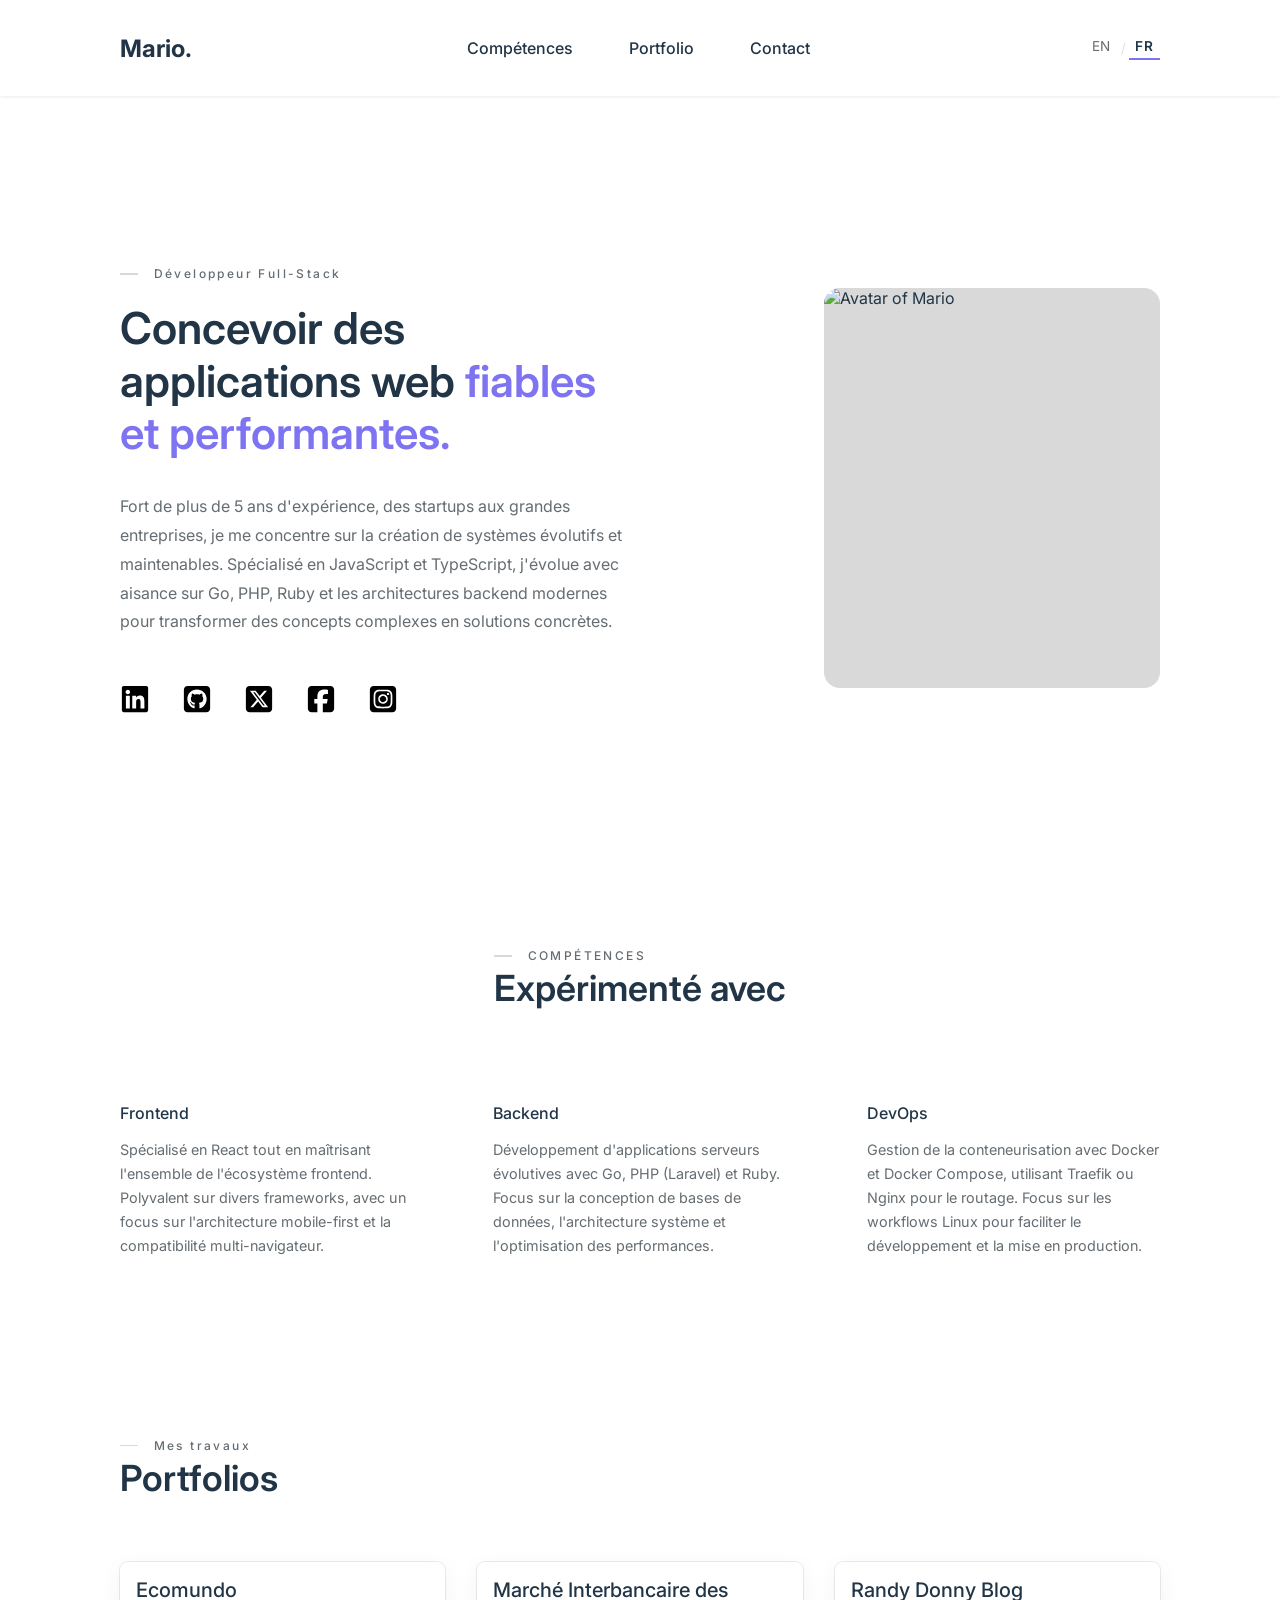
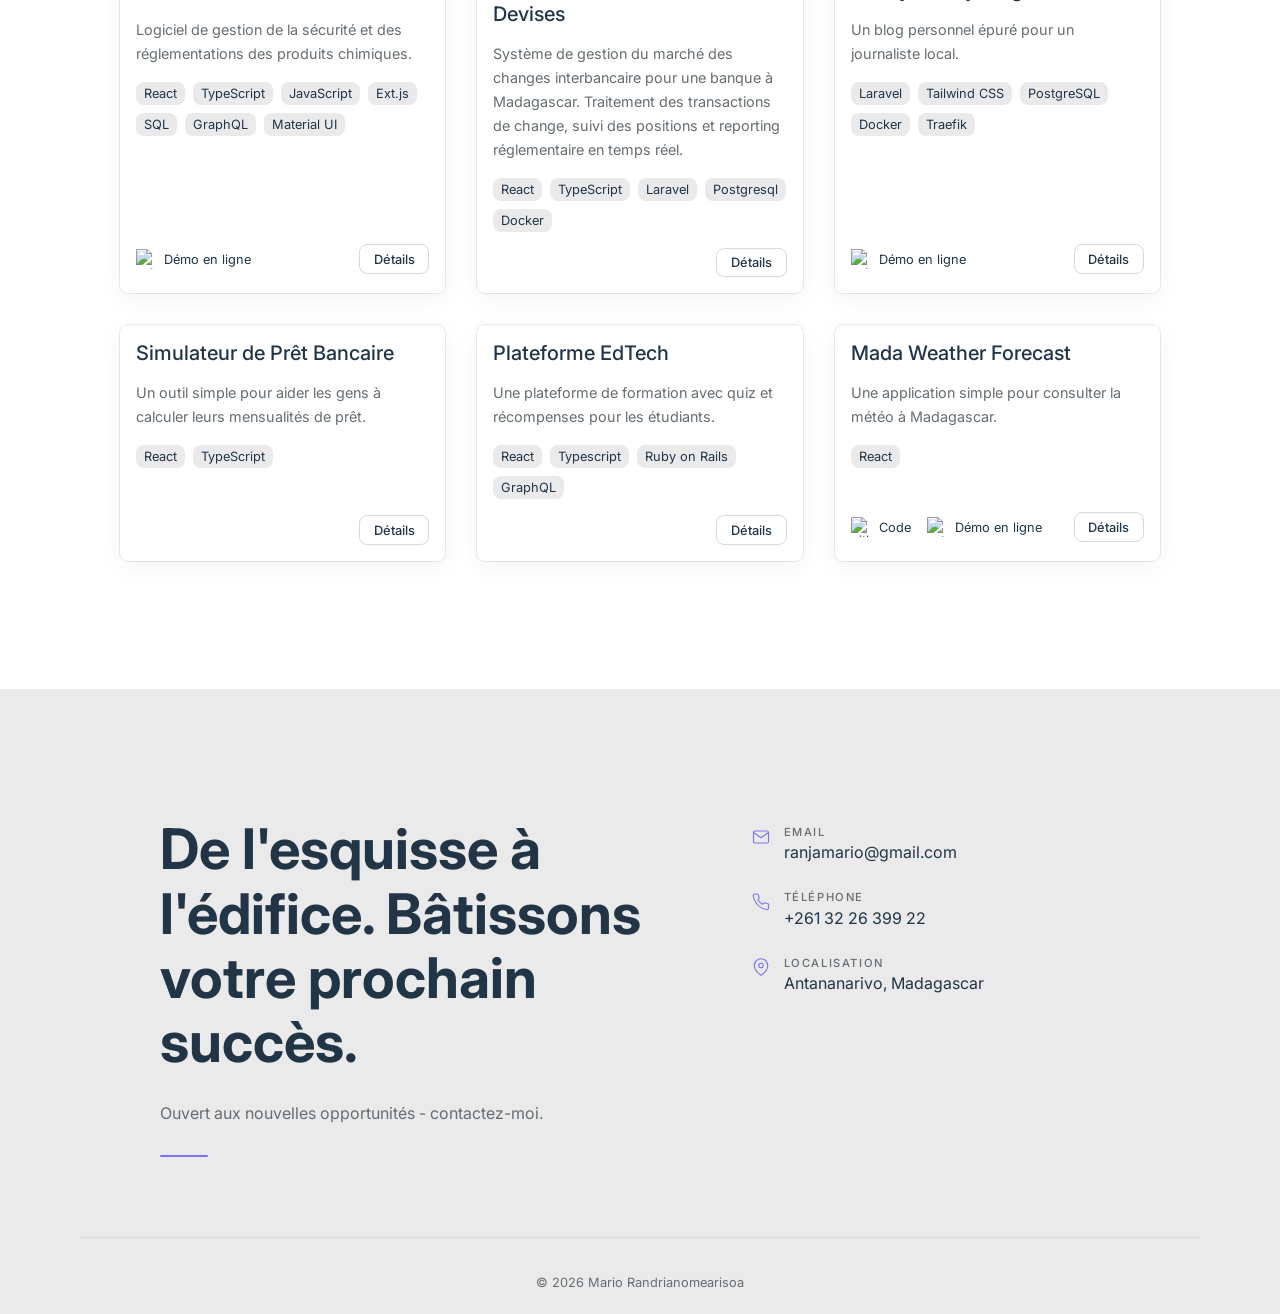
==== commit 1ca50de6: "Refactor code structure for improved readability and maintainability" ====
--- a/fr/index.html
+++ b/fr/index.html
@@ -1,3 +1,3 @@
-<!DOCTYPE html><html lang="fr" style="scroll-behavior: smooth;"> <head><!-- Charset & viewport --><meta charset="UTF-8"><meta name="viewport" content="width=device-width, initial-scale=1.0"><!-- Primary SEO --><title>Mario — Développeur Full-Stack</title><meta name="description" content="Développeur Full-Stack avec plus de 5 ans d'expérience dans la création d'applications web évolutives. Spécialisé en JavaScript, TypeScript, Go, PHP et Ruby."><meta name="robots" content="index, follow"><link rel="canonical" href="https://your_domain_here.com/fr/"><!-- hreflang for bilingual site --><link rel="alternate" hreflang="en" href="https://your_domain_here.com/"><link rel="alternate" hreflang="fr" href="https://your_domain_here.com/fr/"><link rel="alternate" hreflang="x-default" href="https://your_domain_here.com/"><!-- Open Graph --><meta property="og:type" content="website"><meta property="og:url" content="https://your_domain_here.com/fr/"><meta property="og:title" content="Mario — Développeur Full-Stack"><meta property="og:description" content="Développeur Full-Stack avec plus de 5 ans d'expérience dans la création d'applications web évolutives. Spécialisé en JavaScript, TypeScript, Go, PHP et Ruby."><meta property="og:image" content="https://your_domain_here.com/og-image.png"><meta property="og:image:width" content="1200"><meta property="og:image:height" content="630"><meta property="og:locale" content="fr_FR"><meta property="og:locale:alternate" content="en_US"><meta property="og:site_name" content="Portfolio Mario"><!-- Twitter / X Card --><meta name="twitter:card" content="summary_large_image"><meta name="twitter:title" content="Mario — Développeur Full-Stack"><meta name="twitter:description" content="Développeur Full-Stack avec plus de 5 ans d'expérience dans la création d'applications web évolutives. Spécialisé en JavaScript, TypeScript, Go, PHP et Ruby."><meta name="twitter:image" content="https://your_domain_here.com/og-image.png"><!-- Font preload --><link rel="preload" href="/Inter/Inter-VariableFont_opsz,wght.ttf" as="font" type="font/ttf" crossorigin><!-- Favicon --><link rel="icon" type="image/x-icon" href="/favicon.ico"><link rel="apple-touch-icon" sizes="180x180" href="/apple-touch-icon.png"><meta name="theme-color" content="#7e74f1"><!-- JSON-LD structured data --><script type="application/ld+json">{"@context":"https://schema.org","@type":"Person","name":"Mario","url":"https://your_domain_here.com","jobTitle":"Full-Stack Developer","email":"ranjamario@gmail.com","address":{"@type":"PostalAddress","addressLocality":"Antananarivo","addressCountry":"MG"},"knowsLanguage":["en","fr"],"knowsAbout":["JavaScript","TypeScript","Go","PHP","Ruby","React","Docker"]}</script><link rel="stylesheet" href="/_astro/style.DQTMFGN0.css"></head> <body> <header class="header"> <a href="#" class="header__logo">Mario.</a> <nav class="header__nav"> <ul class="header__nav-list"> <li class="header__nav-item"> <a href="#skill" class="header__nav-link">Compétences</a> </li> <li class="header__nav-item"> <a href="#portfolio" class="header__nav-link">Portfolio</a> </li> <li class="header__nav-item"> <a href="#contact" class="header__nav-link">Contact</a> </li> </ul> </nav> <div class="header__actions"> <div class="lang-switcher header__lang"> <a href="/" class="lang-switcher__option" aria-label="Switch to English">EN</a> <span class="lang-switcher__divider" aria-hidden="true">/</span> <a href="/fr/" class="lang-switcher__option lang-switcher__option--active" aria-current="true" aria-label="Passer en français">FR</a> </div> <button id="burger-btn" class="header__burger" aria-label="Open menu" aria-expanded="false"> <span></span> <span></span> <span></span> </button> </div> </header> <div id="nav-backdrop" class="header__backdrop"></div> <div id="mobile-nav" class="header__mobile-nav"> <ul class="header__mobile-nav-list"> <li> <a href="#skill" class="header__mobile-nav-link">Compétences</a> </li> <li> <a href="#portfolio" class="header__mobile-nav-link">Portfolio</a> </li> <li> <a href="#contact" class="header__mobile-nav-link">Contact</a> </li> </ul> <div class="lang-switcher lang-switcher--mobile"> <a href="/" class="lang-switcher__option" aria-label="Switch to English">EN</a> <span class="lang-switcher__divider" aria-hidden="true">/</span> <a href="/fr/" class="lang-switcher__option lang-switcher__option--active" aria-current="true" aria-label="Passer en français">FR</a> </div> </div> <script type="module">document.addEventListener("DOMContentLoaded",function(){const e=document.getElementById("burger-btn"),t=document.getElementById("mobile-nav"),n=document.getElementById("nav-backdrop");!e||!t||!n||(e.addEventListener("click",function(){const a=e.classList.toggle("header__burger--open");t.classList.toggle("header__mobile-nav--open",a),n.classList.toggle("header__backdrop--visible",a),e.setAttribute("aria-expanded",String(a))}),t.querySelectorAll(".header__mobile-nav-link").forEach(function(a){a.addEventListener("click",function(){e.classList.remove("header__burger--open"),t.classList.remove("header__mobile-nav--open"),n.classList.remove("header__backdrop--visible"),e.setAttribute("aria-expanded","false")})}),n.addEventListener("click",function(){e.classList.remove("header__burger--open"),t.classList.remove("header__mobile-nav--open"),n.classList.remove("header__backdrop--visible"),e.setAttribute("aria-expanded","false")}))});</script> <div class="container"> <main> <section class="hero-container"> <section class="hero__text"> <span class="section-title">Développeur Full-Stack</span> <h1 class="hero__name"> <span>Concevoir des applications web</span> <span class="hero__name hero__name--lastname">fiables et performantes.</span> </h1> <p class="hero__description"> Fort de plus de 5 ans d&#39;expérience, des startups aux grandes entreprises, je me concentre sur la création de systèmes évolutifs et maintenables. Spécialisé en JavaScript et TypeScript, j&#39;évolue avec aisance sur Go, PHP, Ruby et les architectures backend modernes pour transformer des concepts complexes en solutions concrètes. </p> <div class="hero__social-media"> <a href="https://www.linkedin.com/in/mario-randrianomearisoa/" target="_blank" class="hero__social-media-link"> <img src="/_astro/linkedin.CfPIVWKn_PRON4.svg" alt="linkedin" loading="eager" decoding="async" width="30" height="30"> </a> <a href="https://github.com/MaxR522" target="_blank" class="hero__social-media-link"> <img src="/_astro/github.19vMP9pH_PRON4.svg" alt="external-github-community-for-software-building-and-testing-online-logo-bold-tal-revivo" loading="eager" decoding="async" width="30" height="30"> </a> <a href="https://x.com/RanjaMario" target="_blank" class="hero__social-media-link"> <img src="/_astro/x.Dfb-5A___PRON4.svg" alt="twitterx--v1" loading="eager" decoding="async" width="30" height="30"> </a> <a href="https://www.facebook.com/R.Mario22" target="_blank" class="hero__social-media-link"> <img src="/_astro/facebook.j9AlXqRo_PRON4.svg" alt="facebook--v1" loading="eager" decoding="async" width="30" height="30"> </a> <a href="https://www.instagram.com/r.mario.r/" target="_blank" class="hero__social-media-link"> <img src="/_astro/instagram.BZNHC8vX_PRON4.svg" alt="instagram-new--v1" loading="eager" decoding="async" width="30" height="30"> </a> </div> </section> <div class="hero__image"> <img src="https://res.cloudinary.com/randy-blog/image/upload/q_auto/f_auto/v1776061823/avatars-9jR7ze2sUWhIk5Av-hUyK5Q-t500x500_lmuuu3.jpg" alt="Avatar of Mario" loading="eager" data-i18n-key="hero-avatar-alt" decoding="async" width="336" height="400" class="hero__image-photo"> </div> </section> <section id="skill" class="skills"> <div> <span class="section-title">COMPÉTENCES</span> <span class="section-subtitle">Expérimenté avec</span> </div> <div class="skills__item-container"> <div class="skill-item"> <div class="skill-item__header"> <span class="skill-item__title">Frontend</span> </div> <p class="skill-item__description">Spécialisé en React tout en maîtrisant l&#39;ensemble de l&#39;écosystème frontend. Polyvalent sur divers frameworks, avec un focus sur l&#39;architecture mobile-first et la compatibilité multi-navigateur.</p> </div> <div class="skill-item"> <div class="skill-item__header"> <span class="skill-item__title">Backend</span> </div> <p class="skill-item__description">Développement d&#39;applications serveurs évolutives avec Go, PHP (Laravel) et Ruby. Focus sur la conception de bases de données, l&#39;architecture système et l&#39;optimisation des performances.</p> </div> <div class="skill-item"> <div class="skill-item__header"> <span class="skill-item__title">DevOps</span> </div> <p class="skill-item__description">Gestion de la conteneurisation avec Docker et Docker Compose, utilisant Traefik ou Nginx pour le routage. Focus sur les workflows Linux pour faciliter le développement et la mise en production.</p> </div> </div> </section> <section id="portfolio" class="portfolio"> <div> <span class="section-title">Mes travaux</span> <span class="section-subtitle">Portfolios</span> </div> <div class="portfolio__card-container"> <div class="project-card"> <div class="project-card__header"> <span class="project-card__title">Ecomundo</span> </div> <div class="project-card__content"> <div class="project-card__description">Logiciel de gestion de la sécurité et des réglementations des produits chimiques.</div> <div class="project-card__technologies"> <span class="techno-chip">React</span><span class="techno-chip">TypeScript</span><span class="techno-chip">JavaScript</span><span class="techno-chip">Ext.js</span><span class="techno-chip">SQL</span><span class="techno-chip">GraphQL</span><span class="techno-chip">Material UI</span> </div> </div> <div class="project-card__footer"> <div class="project-card__links">  <a href="https://www.ecomundo.eu/en" target="_blank" rel="noopener noreferrer" class="project-card__link"> <img src="https://img.icons8.com/material-outlined/20/333333/external-link.png" alt="external-link" loading="lazy" decoding="async" width="20" height="20"> <span>Démo en ligne</span> </a> </div> <button class="project-card__details-btn"> Détails </button> </div> </div> <div class="project-modal-overlay" role="dialog" aria-modal="true" aria-labelledby="modal-title-1" inert> <div class="project-modal" tabindex="-1"> <div class="project-modal__header"> <h2 class="project-modal__title" id="modal-title-1">Ecomundo</h2> <button class="project-modal__close" aria-label="Close"> <svg width="24" height="24" viewBox="0 0 24 24" fill="none" stroke="currentColor" stroke-width="2" stroke-linecap="round" stroke-linejoin="round" aria-hidden="true"> <line x1="18" y1="6" x2="6" y2="18"></line> <line x1="6" y1="6" x2="18" y2="18"></line> </svg> </button> </div> <div class="project-modal__body"> <div class="project-modal__image-wrapper"> <img src="https://res.cloudinary.com/randy-blog/image/upload/v1775982570/659bc271dc2cefbdf6884b4e_Visuel-COSMETIC-Factory_19.30_Tablette-labo_2019_rm8rpl.webp" alt="Ecomundo preview" loading="lazy"> </div> <div class="project-modal__meta"> <span class="techno-chip project-modal__role-chip">Développeur Frontend</span> </div> <p class="project-modal__long-desc">EcoMundo est un partenaire mondial pour les professionnels de l&#39;industrie chimique, proposant des solutions logicielles spécialisées et des services réglementaires. La plateforme accompagne les petites, moyennes et grandes entreprises dans de nombreux secteurs, en aidant à accélérer la mise sur le marché de produits comme les cosmétiques, les parfums et les peintures. Plus de 500 clients mondiaux et plusieurs millions de dollars de chiffre d&#39;affaires annuel.</p> <div class="project-modal__section"> <span class="project-modal__section-label">Points clés</span> <ul class="project-modal__highlights"> <li>Travaillé sur la migration d&#39;Ext.js vers React pour moderniser l&#39;expérience utilisateur</li><li>Développé de nouvelles fonctionnalités tout en maintenant le code existant</li><li>Membre de l&#39;équipe de recherche et développement, exploration de nouvelles technologies.</li> </ul> </div> <div class="project-modal__section"> <span class="project-modal__section-label">Technologies</span> <div class="project-modal__tech"> <span class="techno-chip">React</span><span class="techno-chip">TypeScript</span><span class="techno-chip">JavaScript</span><span class="techno-chip">Ext.js</span><span class="techno-chip">SQL</span><span class="techno-chip">GraphQL</span><span class="techno-chip">Material UI</span> </div> </div> <div class="project-modal__actions">  <a href="https://www.ecomundo.eu/en" target="_blank" rel="noopener noreferrer" class="project-modal__action project-modal__action--filled"> <img src="https://img.icons8.com/material-outlined/20/ffffff/external-link.png" alt="external-link" loading="lazy" decoding="async" width="16" height="16"> <span>Démo en ligne</span> </a> </div> </div> </div> </div><div class="project-card"> <div class="project-card__header"> <span class="project-card__title">Marché Interbancaire des Devises</span> </div> <div class="project-card__content"> <div class="project-card__description">Système de gestion du marché des changes interbancaire pour une banque à Madagascar. Traitement des transactions de change, suivi des positions et reporting réglementaire en temps réel.</div> <div class="project-card__technologies"> <span class="techno-chip">React</span><span class="techno-chip">TypeScript</span><span class="techno-chip">Laravel</span><span class="techno-chip">Postgresql</span><span class="techno-chip">Docker</span> </div> </div> <div class="project-card__footer"> <div class="project-card__links">   </div> <button class="project-card__details-btn"> Détails </button> </div> </div> <div class="project-modal-overlay" role="dialog" aria-modal="true" aria-labelledby="modal-title-2" inert> <div class="project-modal" tabindex="-1"> <div class="project-modal__header"> <h2 class="project-modal__title" id="modal-title-2">Marché Interbancaire des Devises</h2> <button class="project-modal__close" aria-label="Close"> <svg width="24" height="24" viewBox="0 0 24 24" fill="none" stroke="currentColor" stroke-width="2" stroke-linecap="round" stroke-linejoin="round" aria-hidden="true"> <line x1="18" y1="6" x2="6" y2="18"></line> <line x1="6" y1="6" x2="18" y2="18"></line> </svg> </button> </div> <div class="project-modal__body"> <div class="project-modal__image-wrapper"> <img src="https://res.cloudinary.com/randy-blog/image/upload/q_auto/f_auto/v1775983119/pexels-freestockpro-12955791_m3aedy.jpg" alt="Marché Interbancaire des Devises preview" loading="lazy"> </div> <div class="project-modal__meta"> <span class="techno-chip project-modal__role-chip">Développeur Fullstack</span> </div> <p class="project-modal__long-desc">Il s&#39;agit d&#39;une application de gestion du marché de change interbancaire pour une banque commerciale à Madagascar. Elle assure le traitement des transactions de devises, le suivi des positions de change et l&#39;édition de rapports réglementaires en temps réel.</p> <div class="project-modal__section"> <span class="project-modal__section-label">Points clés</span> <ul class="project-modal__highlights"> <li>Collaboré sur la logique backend pour gérer des transactions financières sensibles</li><li>Participé à la création de tableaux de bord affichant la liquidité bancaire en temps réel</li><li>Mis en place Docker pour faciliter l&#39;exécution et le déploiement de l&#39;application pour toute l&#39;équipe</li> </ul> </div> <div class="project-modal__section"> <span class="project-modal__section-label">Technologies</span> <div class="project-modal__tech"> <span class="techno-chip">React</span><span class="techno-chip">TypeScript</span><span class="techno-chip">Laravel</span><span class="techno-chip">Postgresql</span><span class="techno-chip">Docker</span> </div> </div>  </div> </div> </div><div class="project-card"> <div class="project-card__header"> <span class="project-card__title">Randy Donny Blog</span> </div> <div class="project-card__content"> <div class="project-card__description">Un blog personnel épuré pour un journaliste local.</div> <div class="project-card__technologies"> <span class="techno-chip">Laravel</span><span class="techno-chip">Tailwind CSS</span><span class="techno-chip">PostgreSQL</span><span class="techno-chip">Docker</span><span class="techno-chip">Traefik</span> </div> </div> <div class="project-card__footer"> <div class="project-card__links">  <a href="https://randy-donny.com/" target="_blank" rel="noopener noreferrer" class="project-card__link"> <img src="https://img.icons8.com/material-outlined/20/333333/external-link.png" alt="external-link" loading="lazy" decoding="async" width="20" height="20"> <span>Démo en ligne</span> </a> </div> <button class="project-card__details-btn"> Détails </button> </div> </div> <div class="project-modal-overlay" role="dialog" aria-modal="true" aria-labelledby="modal-title-3" inert> <div class="project-modal" tabindex="-1"> <div class="project-modal__header"> <h2 class="project-modal__title" id="modal-title-3">Randy Donny Blog</h2> <button class="project-modal__close" aria-label="Close"> <svg width="24" height="24" viewBox="0 0 24 24" fill="none" stroke="currentColor" stroke-width="2" stroke-linecap="round" stroke-linejoin="round" aria-hidden="true"> <line x1="18" y1="6" x2="6" y2="18"></line> <line x1="6" y1="6" x2="18" y2="18"></line> </svg> </button> </div> <div class="project-modal__body"> <div class="project-modal__image-wrapper"> <img src="https://res.cloudinary.com/randy-blog/image/upload/q_auto/f_auto/v1775984117/Screenshot_20260412_115445_srhbym.png" alt="Randy Donny Blog preview" loading="lazy"> </div> <div class="project-modal__meta"> <span class="techno-chip project-modal__role-chip">Développeur Fullstack</span> </div> <p class="project-modal__long-desc">Un blog simple que j&#39;ai construit pour un journaliste professionnel afin qu&#39;il puisse partager des actualités et des histoires. Pas question de le compliquer ; juste un endroit fiable pour écrire des articles, avec un rendu soigné et un chargement rapide sur mobile.</p> <div class="project-modal__section"> <span class="project-modal__section-label">Points clés</span> <ul class="project-modal__highlights"> <li>Mis en place un système simple pour écrire et organiser les articles</li><li>Configuré les bases du SEO pour que les articles apparaissent dans les résultats de recherche</li><li>Veillé à ce que la mise en page soit agréable à lire sur mobile</li><li>Utilisé Traefik et Docker pour un hébergement simple et propre</li> </ul> </div> <div class="project-modal__section"> <span class="project-modal__section-label">Technologies</span> <div class="project-modal__tech"> <span class="techno-chip">Laravel</span><span class="techno-chip">Tailwind CSS</span><span class="techno-chip">PostgreSQL</span><span class="techno-chip">Docker</span><span class="techno-chip">Traefik</span> </div> </div> <div class="project-modal__actions">  <a href="https://randy-donny.com/" target="_blank" rel="noopener noreferrer" class="project-modal__action project-modal__action--filled"> <img src="https://img.icons8.com/material-outlined/20/ffffff/external-link.png" alt="external-link" loading="lazy" decoding="async" width="16" height="16"> <span>Démo en ligne</span> </a> </div> </div> </div> </div><div class="project-card"> <div class="project-card__header"> <span class="project-card__title">Simulateur de Prêt Bancaire</span> </div> <div class="project-card__content"> <div class="project-card__description">Un outil simple pour aider les gens à calculer leurs mensualités de prêt.</div> <div class="project-card__technologies"> <span class="techno-chip">React</span><span class="techno-chip">TypeScript</span> </div> </div> <div class="project-card__footer"> <div class="project-card__links">   </div> <button class="project-card__details-btn"> Détails </button> </div> </div> <div class="project-modal-overlay" role="dialog" aria-modal="true" aria-labelledby="modal-title-4" inert> <div class="project-modal" tabindex="-1"> <div class="project-modal__header"> <h2 class="project-modal__title" id="modal-title-4">Simulateur de Prêt Bancaire</h2> <button class="project-modal__close" aria-label="Close"> <svg width="24" height="24" viewBox="0 0 24 24" fill="none" stroke="currentColor" stroke-width="2" stroke-linecap="round" stroke-linejoin="round" aria-hidden="true"> <line x1="18" y1="6" x2="6" y2="18"></line> <line x1="6" y1="6" x2="18" y2="18"></line> </svg> </button> </div> <div class="project-modal__body"> <div class="project-modal__image-wrapper"> <img src="https://res.cloudinary.com/randy-blog/image/upload/q_auto/f_auto/v1775983647/bmoi-simulateur_vyjuc7.png" alt="Simulateur de Prêt Bancaire preview" loading="lazy"> </div> <div class="project-modal__meta"> <span class="techno-chip project-modal__role-chip">Développeur Frontend</span> </div> <p class="project-modal__long-desc">J&#39;ai développé ce module pour une banque à Madagascar afin que ses clients puissent simuler leurs propres prêts. Il suffit de choisir ce que vous achetez (une voiture par exemple) et l&#39;outil affiche instantanément les mensualités et les frais. L&#39;objectif est de rendre les calculs bancaires compréhensibles pour tout le monde.</p> <div class="project-modal__section"> <span class="project-modal__section-label">Points clés</span> <ul class="project-modal__highlights"> <li>Créé un formulaire étape par étape simple pour un processus complexe</li><li>Écrit la logique pour mettre à jour tous les calculs instantanément au fil de la saisie</li><li>Veillé à ce que l&#39;application fonctionne parfaitement sur mobile</li><li>Amélioré l&#39;interface pour rendre les détails du prêt clairs et transparents</li> </ul> </div> <div class="project-modal__section"> <span class="project-modal__section-label">Technologies</span> <div class="project-modal__tech"> <span class="techno-chip">React</span><span class="techno-chip">TypeScript</span> </div> </div>  </div> </div> </div><div class="project-card"> <div class="project-card__header"> <span class="project-card__title">Plateforme EdTech</span> </div> <div class="project-card__content"> <div class="project-card__description">Une plateforme de formation avec quiz et récompenses pour les étudiants.</div> <div class="project-card__technologies"> <span class="techno-chip">React</span><span class="techno-chip">Typescript</span><span class="techno-chip">Ruby on Rails</span><span class="techno-chip">GraphQL</span> </div> </div> <div class="project-card__footer"> <div class="project-card__links">   </div> <button class="project-card__details-btn"> Détails </button> </div> </div> <div class="project-modal-overlay" role="dialog" aria-modal="true" aria-labelledby="modal-title-5" inert> <div class="project-modal" tabindex="-1"> <div class="project-modal__header"> <h2 class="project-modal__title" id="modal-title-5">Plateforme EdTech</h2> <button class="project-modal__close" aria-label="Close"> <svg width="24" height="24" viewBox="0 0 24 24" fill="none" stroke="currentColor" stroke-width="2" stroke-linecap="round" stroke-linejoin="round" aria-hidden="true"> <line x1="18" y1="6" x2="6" y2="18"></line> <line x1="6" y1="6" x2="18" y2="18"></line> </svg> </button> </div> <div class="project-modal__body"> <div class="project-modal__image-wrapper"> <img src="https://res.cloudinary.com/randy-blog/image/upload/q_auto/f_auto/v1775986613/5204029_llppho.jpg" alt="Plateforme EdTech preview" loading="lazy"> </div> <div class="project-modal__meta"> <span class="techno-chip project-modal__role-chip">Développeur Fullstack</span> </div> <p class="project-modal__long-desc">Il s&#39;agissait d&#39;une version antérieure de la plateforme Sayna. J&#39;ai travaillé avec l&#39;équipe pour créer un espace où les gens pouvaient apprendre à coder grâce à des quiz et un système de récompenses progressif. Un projet stimulant qui combinait plusieurs technologies pour maintenir l&#39;engagement des étudiants.</p> <div class="project-modal__section"> <span class="project-modal__section-label">Points clés</span> <ul class="project-modal__highlights"> <li>Travaillé sur la base de données pour suivre les scores et badges des étudiants</li><li>Contribué à la création de l&#39;API gérant l&#39;ensemble du contenu pédagogique</li><li>Développé des parties de l&#39;interface où les étudiants suivent leurs leçons</li><li>Utilisé GraphQL pour assurer une circulation fluide des données entre le front et le back</li> </ul> </div> <div class="project-modal__section"> <span class="project-modal__section-label">Technologies</span> <div class="project-modal__tech"> <span class="techno-chip">React</span><span class="techno-chip">Typescript</span><span class="techno-chip">Ruby on Rails</span><span class="techno-chip">GraphQL</span> </div> </div>  </div> </div> </div><div class="project-card"> <div class="project-card__header"> <span class="project-card__title">Mada Weather Forecast</span> </div> <div class="project-card__content"> <div class="project-card__description">Une application simple pour consulter la météo à Madagascar.</div> <div class="project-card__technologies"> <span class="techno-chip">React</span> </div> </div> <div class="project-card__footer"> <div class="project-card__links"> <a href="https://github.com/MaxR522/mada-weather-forecast" target="_blank" rel="noopener noreferrer" class="project-card__link"> <img src="https://img.icons8.com/ios-glyphs/20/333333/github.png" alt="github" loading="lazy" decoding="async" width="20" height="20"> <span>Code</span> </a> <a href="https://mada-carte-meteo.netlify.app/" target="_blank" rel="noopener noreferrer" class="project-card__link"> <img src="https://img.icons8.com/material-outlined/20/333333/external-link.png" alt="external-link" loading="lazy" decoding="async" width="20" height="20"> <span>Démo en ligne</span> </a> </div> <button class="project-card__details-btn"> Détails </button> </div> </div> <div class="project-modal-overlay" role="dialog" aria-modal="true" aria-labelledby="modal-title-6" inert> <div class="project-modal" tabindex="-1"> <div class="project-modal__header"> <h2 class="project-modal__title" id="modal-title-6">Mada Weather Forecast</h2> <button class="project-modal__close" aria-label="Close"> <svg width="24" height="24" viewBox="0 0 24 24" fill="none" stroke="currentColor" stroke-width="2" stroke-linecap="round" stroke-linejoin="round" aria-hidden="true"> <line x1="18" y1="6" x2="6" y2="18"></line> <line x1="6" y1="6" x2="18" y2="18"></line> </svg> </button> </div> <div class="project-modal__body"> <div class="project-modal__image-wrapper"> <img src="https://res.cloudinary.com/randy-blog/image/upload/q_auto/f_auto/v1775985260/map_xuyqvr.png" alt="Mada Weather Forecast preview" loading="lazy"> </div> <div class="project-modal__meta"> <span class="techno-chip project-modal__role-chip">Développeur Frontend</span> </div> <p class="project-modal__long-desc">C&#39;est l&#39;un de mes tous premiers projets, réalisé quand je débutais avec React. Il est loin d&#39;être parfait, mais je le garde dans mon portfolio car il me rappelle le chemin parcouru depuis et là où tout a commencé.</p> <div class="project-modal__section"> <span class="project-modal__section-label">Points clés</span> <ul class="project-modal__highlights"> <li>Ma première vraie expérience avec les composants React</li><li>Appris à récupérer et afficher des données depuis une API météo publique</li><li>Le projet qui m&#39;a aidé à comprendre la gestion du state dans une application</li> </ul> </div> <div class="project-modal__section"> <span class="project-modal__section-label">Technologies</span> <div class="project-modal__tech"> <span class="techno-chip">React</span> </div> </div> <div class="project-modal__actions"> <a href="https://github.com/MaxR522/mada-weather-forecast" target="_blank" rel="noopener noreferrer" class="project-modal__action project-modal__action--outlined"> <img src="https://img.icons8.com/ios-glyphs/20/333333/github.png" alt="github" loading="lazy" decoding="async" width="16" height="16"> <span>Code</span> </a> <a href="https://mada-carte-meteo.netlify.app/" target="_blank" rel="noopener noreferrer" class="project-modal__action project-modal__action--filled"> <img src="https://img.icons8.com/material-outlined/20/ffffff/external-link.png" alt="external-link" loading="lazy" decoding="async" width="16" height="16"> <span>Démo en ligne</span> </a> </div> </div> </div> </div> </div> </section> <script type="module">const p=document.querySelectorAll(".project-modal-overlay");p.forEach(e=>{const i=e.previousElementSibling?.querySelector(".project-card__details-btn"),c=e.querySelector(".project-modal"),u=e.querySelector(".project-modal__close");let r=null;function a(){return Array.from(c.querySelectorAll('a[href], button:not([disabled]), [tabindex]:not([tabindex="-1"])'))}function f(){r=document.activeElement,e.removeAttribute("inert"),e.classList.add("project-modal-overlay--open"),document.body.style.overflow="hidden",c.focus()}function d(){e.classList.remove("project-modal-overlay--open"),e.addEventListener("transitionend",()=>{e.setAttribute("inert",""),document.body.style.overflow="",r?.focus()},{once:!0})}function m(t){if(t.key!=="Tab")return;const n=a(),s=n[0],l=n[n.length-1];t.shiftKey?document.activeElement===s&&(t.preventDefault(),l.focus()):document.activeElement===l&&(t.preventDefault(),s.focus())}i?.addEventListener("click",f),u?.addEventListener("click",d),e.addEventListener("pointerdown",t=>{t.target===e&&d()}),e.addEventListener("keydown",m)});document.addEventListener("keydown",e=>{if(e.key!=="Escape")return;const o=document.querySelector(".project-modal-overlay--open");o&&o.querySelector(".project-modal__close")?.click()});</script> <section id="contact" class="contact"> <div class="contact__inner"> <div class="contact__left"> <h2 class="contact__title"> De l&#39;esquisse à l&#39;édifice. Bâtissons votre prochain succès. </h2> <p class="contact__tagline"> Ouvert aux nouvelles opportunités — contactez-moi. </p> <span class="contact__accent-line" aria-hidden="true"></span> </div> <div class="contact__right"> <ul class="contact__info-list"> <li class="contact__info-item"> <span class="contact__info-icon"> <svg width="18" height="18" viewBox="0 0 24 24" fill="none" xmlns="http://www.w3.org/2000/svg" aria-hidden="true"> <path d="M4 4h16c1.1 0 2 .9 2 2v12c0 1.1-.9 2-2 2H4c-1.1 0-2-.9-2-2V6c0-1.1.9-2 2-2z" stroke="var(--primary-color)" stroke-width="1.5" stroke-linecap="round" stroke-linejoin="round"></path> <polyline points="22,6 12,13 2,6" stroke="var(--primary-color)" stroke-width="1.5" stroke-linecap="round" stroke-linejoin="round"></polyline> </svg> </span> <div class="contact__info-content"> <span class="contact__info-label">Email</span> <a href="mailto:ranjamario@gmail.com" class="contact__info-link">ranjamario@gmail.com</a> </div> </li> <li class="contact__info-item"> <span class="contact__info-icon"> <svg width="18" height="18" viewBox="0 0 24 24" fill="none" xmlns="http://www.w3.org/2000/svg" aria-hidden="true"> <path d="M22 16.92v3a2 2 0 0 1-2.18 2 19.79 19.79 0 0 1-8.63-3.07A19.5 19.5 0 0 1 4.69 12a19.79 19.79 0 0 1-3.07-8.67A2 2 0 0 1 3.6 1.28h3a2 2 0 0 1 2 1.72 12.84 12.84 0 0 0 .7 2.81 2 2 0 0 1-.45 2.11L7.91 9a16 16 0 0 0 6 6l1.27-1.27a2 2 0 0 1 2.11-.45 12.84 12.84 0 0 0 2.81.7A2 2 0 0 1 22 16.92z" stroke="var(--primary-color)" stroke-width="1.5" stroke-linecap="round" stroke-linejoin="round"></path> </svg> </span> <div class="contact__info-content"> <span class="contact__info-label">Téléphone</span> <a href="tel:+261000000000" class="contact__info-link">+261 32 26 399 22</a> </div> </li> <li class="contact__info-item"> <span class="contact__info-icon"> <svg width="18" height="18" viewBox="0 0 24 24" fill="none" xmlns="http://www.w3.org/2000/svg" aria-hidden="true"> <path d="M21 10c0 7-9 13-9 13s-9-6-9-13a9 9 0 0 1 18 0z" stroke="var(--primary-color)" stroke-width="1.5" stroke-linecap="round" stroke-linejoin="round"></path> <circle cx="12" cy="10" r="3" stroke="var(--primary-color)" stroke-width="1.5"></circle> </svg> </span> <div class="contact__info-content"> <span class="contact__info-label">Localisation</span> <span class="contact__info-value">Antananarivo, Madagascar</span> </div> </li> </ul> </div> </div> <hr class="contact__divider"> <p class="contact__copyright">
+<!DOCTYPE html><html lang="fr" style="scroll-behavior: smooth;"> <head><!-- Charset & viewport --><meta charset="UTF-8"><meta name="viewport" content="width=device-width, initial-scale=1.0"><!-- Primary SEO --><title>Mario - Développeur Full-Stack</title><meta name="description" content="Développeur Full-Stack avec plus de 5 ans d'expérience dans la création d'applications web évolutives. Spécialisé en JavaScript, TypeScript, Go, PHP et Ruby."><meta name="robots" content="index, follow"><link rel="canonical" href="https://your_domain_here.com/fr/"><!-- hreflang for bilingual site --><link rel="alternate" hreflang="en" href="https://your_domain_here.com/"><link rel="alternate" hreflang="fr" href="https://your_domain_here.com/fr/"><link rel="alternate" hreflang="x-default" href="https://your_domain_here.com/"><!-- Open Graph --><meta property="og:type" content="website"><meta property="og:url" content="https://your_domain_here.com/fr/"><meta property="og:title" content="Mario - Développeur Full-Stack"><meta property="og:description" content="Développeur Full-Stack avec plus de 5 ans d'expérience dans la création d'applications web évolutives. Spécialisé en JavaScript, TypeScript, Go, PHP et Ruby."><meta property="og:image" content="https://your_domain_here.com/og-image.png"><meta property="og:image:width" content="1200"><meta property="og:image:height" content="630"><meta property="og:locale" content="fr_FR"><meta property="og:locale:alternate" content="en_US"><meta property="og:site_name" content="Portfolio Mario"><!-- Twitter / X Card --><meta name="twitter:card" content="summary_large_image"><meta name="twitter:title" content="Mario - Développeur Full-Stack"><meta name="twitter:description" content="Développeur Full-Stack avec plus de 5 ans d'expérience dans la création d'applications web évolutives. Spécialisé en JavaScript, TypeScript, Go, PHP et Ruby."><meta name="twitter:image" content="https://your_domain_here.com/og-image.png"><!-- Font preload --><link rel="preload" href="/Inter/Inter-VariableFont_opsz,wght.ttf" as="font" type="font/ttf" crossorigin><!-- Favicon --><link rel="icon" type="image/x-icon" href="/favicon.ico"><link rel="apple-touch-icon" sizes="180x180" href="/apple-touch-icon.png"><meta name="theme-color" content="#7e74f1"><!-- JSON-LD structured data --><script type="application/ld+json">{"@context":"https://schema.org","@type":"Person","name":"Mario","url":"https://your_domain_here.com","jobTitle":"Full-Stack Developer","email":"ranjamario@gmail.com","address":{"@type":"PostalAddress","addressLocality":"Antananarivo","addressCountry":"MG"},"knowsLanguage":["en","fr"],"knowsAbout":["JavaScript","TypeScript","Go","PHP","Ruby","React","Docker"]}</script><link rel="stylesheet" href="/_astro/style.DQTMFGN0.css"></head> <body> <header class="header"> <a href="#" class="header__logo">Mario.</a> <nav class="header__nav"> <ul class="header__nav-list"> <li class="header__nav-item"> <a href="#skill" class="header__nav-link">Compétences</a> </li> <li class="header__nav-item"> <a href="#portfolio" class="header__nav-link">Portfolio</a> </li> <li class="header__nav-item"> <a href="#contact" class="header__nav-link">Contact</a> </li> </ul> </nav> <div class="header__actions"> <div class="lang-switcher header__lang"> <a href="/" class="lang-switcher__option" aria-label="Switch to English">EN</a> <span class="lang-switcher__divider" aria-hidden="true">/</span> <a href="/fr/" class="lang-switcher__option lang-switcher__option--active" aria-current="true" aria-label="Passer en français">FR</a> </div> <button id="burger-btn" class="header__burger" aria-label="Open menu" aria-expanded="false"> <span></span> <span></span> <span></span> </button> </div> </header> <div id="nav-backdrop" class="header__backdrop"></div> <div id="mobile-nav" class="header__mobile-nav"> <ul class="header__mobile-nav-list"> <li> <a href="#skill" class="header__mobile-nav-link">Compétences</a> </li> <li> <a href="#portfolio" class="header__mobile-nav-link">Portfolio</a> </li> <li> <a href="#contact" class="header__mobile-nav-link">Contact</a> </li> </ul> <div class="lang-switcher lang-switcher--mobile"> <a href="/" class="lang-switcher__option" aria-label="Switch to English">EN</a> <span class="lang-switcher__divider" aria-hidden="true">/</span> <a href="/fr/" class="lang-switcher__option lang-switcher__option--active" aria-current="true" aria-label="Passer en français">FR</a> </div> </div> <script type="module">document.addEventListener("DOMContentLoaded",function(){const e=document.getElementById("burger-btn"),t=document.getElementById("mobile-nav"),n=document.getElementById("nav-backdrop");!e||!t||!n||(e.addEventListener("click",function(){const a=e.classList.toggle("header__burger--open");t.classList.toggle("header__mobile-nav--open",a),n.classList.toggle("header__backdrop--visible",a),e.setAttribute("aria-expanded",String(a))}),t.querySelectorAll(".header__mobile-nav-link").forEach(function(a){a.addEventListener("click",function(){e.classList.remove("header__burger--open"),t.classList.remove("header__mobile-nav--open"),n.classList.remove("header__backdrop--visible"),e.setAttribute("aria-expanded","false")})}),n.addEventListener("click",function(){e.classList.remove("header__burger--open"),t.classList.remove("header__mobile-nav--open"),n.classList.remove("header__backdrop--visible"),e.setAttribute("aria-expanded","false")}))});</script> <div class="container"> <main> <section class="hero-container"> <section class="hero__text"> <span class="section-title">Développeur Full-Stack</span> <h1 class="hero__name"> <span>Concevoir des applications web</span> <span class="hero__name hero__name--lastname">fiables et performantes.</span> </h1> <p class="hero__description"> Fort de plus de 5 ans d&#39;expérience, des startups aux grandes entreprises, je me concentre sur la création de systèmes évolutifs et maintenables. Spécialisé en JavaScript et TypeScript, j&#39;évolue avec aisance sur Go, PHP, Ruby et les architectures backend modernes pour transformer des concepts complexes en solutions concrètes. </p> <div class="hero__social-media"> <a href="https://www.linkedin.com/in/mario-randrianomearisoa/" target="_blank" class="hero__social-media-link"> <img src="/_astro/linkedin.CfPIVWKn_PRON4.svg" alt="linkedin" loading="eager" decoding="async" width="30" height="30"> </a> <a href="https://github.com/MaxR522" target="_blank" class="hero__social-media-link"> <img src="/_astro/github.19vMP9pH_PRON4.svg" alt="external-github-community-for-software-building-and-testing-online-logo-bold-tal-revivo" loading="eager" decoding="async" width="30" height="30"> </a> <a href="https://x.com/RanjaMario" target="_blank" class="hero__social-media-link"> <img src="/_astro/x.Dfb-5A___PRON4.svg" alt="twitterx--v1" loading="eager" decoding="async" width="30" height="30"> </a> <a href="https://www.facebook.com/R.Mario22" target="_blank" class="hero__social-media-link"> <img src="/_astro/facebook.j9AlXqRo_PRON4.svg" alt="facebook--v1" loading="eager" decoding="async" width="30" height="30"> </a> <a href="https://www.instagram.com/r.mario.r/" target="_blank" class="hero__social-media-link"> <img src="/_astro/instagram.BZNHC8vX_PRON4.svg" alt="instagram-new--v1" loading="eager" decoding="async" width="30" height="30"> </a> </div> </section> <div class="hero__image"> <img src="https://res.cloudinary.com/randy-blog/image/upload/q_auto/f_auto/v1776061823/avatars-9jR7ze2sUWhIk5Av-hUyK5Q-t500x500_lmuuu3.jpg" alt="Avatar of Mario" loading="eager" data-i18n-key="hero-avatar-alt" decoding="async" width="336" height="400" class="hero__image-photo"> </div> </section> <section id="skill" class="skills"> <div> <span class="section-title">COMPÉTENCES</span> <span class="section-subtitle">Expérimenté avec</span> </div> <div class="skills__item-container"> <div class="skill-item"> <div class="skill-item__header"> <span class="skill-item__title">Frontend</span> </div> <p class="skill-item__description">Spécialisé en React tout en maîtrisant l&#39;ensemble de l&#39;écosystème frontend. Polyvalent sur divers frameworks, avec un focus sur l&#39;architecture mobile-first et la compatibilité multi-navigateur.</p> </div> <div class="skill-item"> <div class="skill-item__header"> <span class="skill-item__title">Backend</span> </div> <p class="skill-item__description">Développement d&#39;applications serveurs évolutives avec Go, PHP (Laravel) et Ruby. Focus sur la conception de bases de données, l&#39;architecture système et l&#39;optimisation des performances.</p> </div> <div class="skill-item"> <div class="skill-item__header"> <span class="skill-item__title">DevOps</span> </div> <p class="skill-item__description">Gestion de la conteneurisation avec Docker et Docker Compose, utilisant Traefik ou Nginx pour le routage. Focus sur les workflows Linux pour faciliter le développement et la mise en production.</p> </div> </div> </section> <section id="portfolio" class="portfolio"> <div> <span class="section-title">Mes travaux</span> <span class="section-subtitle">Portfolios</span> </div> <div class="portfolio__card-container"> <div class="project-card"> <div class="project-card__header"> <span class="project-card__title">Ecomundo</span> </div> <div class="project-card__content"> <div class="project-card__description">Logiciel de gestion de la sécurité et des réglementations des produits chimiques.</div> <div class="project-card__technologies"> <span class="techno-chip">React</span><span class="techno-chip">TypeScript</span><span class="techno-chip">JavaScript</span><span class="techno-chip">Ext.js</span><span class="techno-chip">SQL</span><span class="techno-chip">GraphQL</span><span class="techno-chip">Material UI</span> </div> </div> <div class="project-card__footer"> <div class="project-card__links">  <a href="https://www.ecomundo.eu/en" target="_blank" rel="noopener noreferrer" class="project-card__link"> <img src="https://img.icons8.com/material-outlined/20/333333/external-link.png" alt="external-link" loading="lazy" decoding="async" width="20" height="20"> <span>Démo en ligne</span> </a> </div> <button class="project-card__details-btn"> Détails </button> </div> </div> <div class="project-modal-overlay" role="dialog" aria-modal="true" aria-labelledby="modal-title-1" inert> <div class="project-modal" tabindex="-1"> <div class="project-modal__header"> <h2 class="project-modal__title" id="modal-title-1">Ecomundo</h2> <button class="project-modal__close" aria-label="Close"> <svg width="24" height="24" viewBox="0 0 24 24" fill="none" stroke="currentColor" stroke-width="2" stroke-linecap="round" stroke-linejoin="round" aria-hidden="true"> <line x1="18" y1="6" x2="6" y2="18"></line> <line x1="6" y1="6" x2="18" y2="18"></line> </svg> </button> </div> <div class="project-modal__body"> <div class="project-modal__image-wrapper"> <img src="https://res.cloudinary.com/randy-blog/image/upload/v1775982570/659bc271dc2cefbdf6884b4e_Visuel-COSMETIC-Factory_19.30_Tablette-labo_2019_rm8rpl.webp" alt="Ecomundo preview" loading="lazy"> </div> <div class="project-modal__meta"> <span class="techno-chip project-modal__role-chip">Développeur Frontend</span> </div> <p class="project-modal__long-desc">EcoMundo est un partenaire mondial pour les professionnels de l&#39;industrie chimique, proposant des solutions logicielles spécialisées et des services réglementaires. La plateforme accompagne les petites, moyennes et grandes entreprises dans de nombreux secteurs, en aidant à accélérer la mise sur le marché de produits comme les cosmétiques, les parfums et les peintures. Plus de 500 clients mondiaux et plusieurs millions de dollars de chiffre d&#39;affaires annuel.</p> <div class="project-modal__section"> <span class="project-modal__section-label">Points clés</span> <ul class="project-modal__highlights"> <li>Travaillé sur la migration d&#39;Ext.js vers React pour moderniser l&#39;expérience utilisateur</li><li>Développé de nouvelles fonctionnalités tout en maintenant le code existant</li><li>Membre de l&#39;équipe de recherche et développement, exploration de nouvelles technologies.</li> </ul> </div> <div class="project-modal__section"> <span class="project-modal__section-label">Technologies</span> <div class="project-modal__tech"> <span class="techno-chip">React</span><span class="techno-chip">TypeScript</span><span class="techno-chip">JavaScript</span><span class="techno-chip">Ext.js</span><span class="techno-chip">SQL</span><span class="techno-chip">GraphQL</span><span class="techno-chip">Material UI</span> </div> </div> <div class="project-modal__actions">  <a href="https://www.ecomundo.eu/en" target="_blank" rel="noopener noreferrer" class="project-modal__action project-modal__action--filled"> <img src="https://img.icons8.com/material-outlined/20/ffffff/external-link.png" alt="external-link" loading="lazy" decoding="async" width="16" height="16"> <span>Démo en ligne</span> </a> </div> </div> </div> </div><div class="project-card"> <div class="project-card__header"> <span class="project-card__title">Marché Interbancaire des Devises</span> </div> <div class="project-card__content"> <div class="project-card__description">Système de gestion du marché des changes interbancaire pour une banque à Madagascar. Traitement des transactions de change, suivi des positions et reporting réglementaire en temps réel.</div> <div class="project-card__technologies"> <span class="techno-chip">React</span><span class="techno-chip">TypeScript</span><span class="techno-chip">Laravel</span><span class="techno-chip">Postgresql</span><span class="techno-chip">Docker</span> </div> </div> <div class="project-card__footer"> <div class="project-card__links">   </div> <button class="project-card__details-btn"> Détails </button> </div> </div> <div class="project-modal-overlay" role="dialog" aria-modal="true" aria-labelledby="modal-title-2" inert> <div class="project-modal" tabindex="-1"> <div class="project-modal__header"> <h2 class="project-modal__title" id="modal-title-2">Marché Interbancaire des Devises</h2> <button class="project-modal__close" aria-label="Close"> <svg width="24" height="24" viewBox="0 0 24 24" fill="none" stroke="currentColor" stroke-width="2" stroke-linecap="round" stroke-linejoin="round" aria-hidden="true"> <line x1="18" y1="6" x2="6" y2="18"></line> <line x1="6" y1="6" x2="18" y2="18"></line> </svg> </button> </div> <div class="project-modal__body"> <div class="project-modal__image-wrapper"> <img src="https://res.cloudinary.com/randy-blog/image/upload/q_auto/f_auto/v1775983119/pexels-freestockpro-12955791_m3aedy.jpg" alt="Marché Interbancaire des Devises preview" loading="lazy"> </div> <div class="project-modal__meta"> <span class="techno-chip project-modal__role-chip">Développeur Fullstack</span> </div> <p class="project-modal__long-desc">Il s&#39;agit d&#39;une application de gestion du marché de change interbancaire pour une banque commerciale à Madagascar. Elle assure le traitement des transactions de devises, le suivi des positions de change et l&#39;édition de rapports réglementaires en temps réel.</p> <div class="project-modal__section"> <span class="project-modal__section-label">Points clés</span> <ul class="project-modal__highlights"> <li>Collaboré sur la logique backend pour gérer des transactions financières sensibles</li><li>Participé à la création de tableaux de bord affichant la liquidité bancaire en temps réel</li><li>Mis en place Docker pour faciliter l&#39;exécution et le déploiement de l&#39;application pour toute l&#39;équipe</li> </ul> </div> <div class="project-modal__section"> <span class="project-modal__section-label">Technologies</span> <div class="project-modal__tech"> <span class="techno-chip">React</span><span class="techno-chip">TypeScript</span><span class="techno-chip">Laravel</span><span class="techno-chip">Postgresql</span><span class="techno-chip">Docker</span> </div> </div>  </div> </div> </div><div class="project-card"> <div class="project-card__header"> <span class="project-card__title">Randy Donny Blog</span> </div> <div class="project-card__content"> <div class="project-card__description">Un blog personnel épuré pour un journaliste local.</div> <div class="project-card__technologies"> <span class="techno-chip">Laravel</span><span class="techno-chip">Tailwind CSS</span><span class="techno-chip">PostgreSQL</span><span class="techno-chip">Docker</span><span class="techno-chip">Traefik</span> </div> </div> <div class="project-card__footer"> <div class="project-card__links">  <a href="https://randy-donny.com/" target="_blank" rel="noopener noreferrer" class="project-card__link"> <img src="https://img.icons8.com/material-outlined/20/333333/external-link.png" alt="external-link" loading="lazy" decoding="async" width="20" height="20"> <span>Démo en ligne</span> </a> </div> <button class="project-card__details-btn"> Détails </button> </div> </div> <div class="project-modal-overlay" role="dialog" aria-modal="true" aria-labelledby="modal-title-3" inert> <div class="project-modal" tabindex="-1"> <div class="project-modal__header"> <h2 class="project-modal__title" id="modal-title-3">Randy Donny Blog</h2> <button class="project-modal__close" aria-label="Close"> <svg width="24" height="24" viewBox="0 0 24 24" fill="none" stroke="currentColor" stroke-width="2" stroke-linecap="round" stroke-linejoin="round" aria-hidden="true"> <line x1="18" y1="6" x2="6" y2="18"></line> <line x1="6" y1="6" x2="18" y2="18"></line> </svg> </button> </div> <div class="project-modal__body"> <div class="project-modal__image-wrapper"> <img src="https://res.cloudinary.com/randy-blog/image/upload/q_auto/f_auto/v1775984117/Screenshot_20260412_115445_srhbym.png" alt="Randy Donny Blog preview" loading="lazy"> </div> <div class="project-modal__meta"> <span class="techno-chip project-modal__role-chip">Développeur Fullstack</span> </div> <p class="project-modal__long-desc">Un blog simple que j&#39;ai construit pour un journaliste professionnel afin qu&#39;il puisse partager des actualités et des histoires. Pas question de le compliquer ; juste un endroit fiable pour écrire des articles, avec un rendu soigné et un chargement rapide sur mobile.</p> <div class="project-modal__section"> <span class="project-modal__section-label">Points clés</span> <ul class="project-modal__highlights"> <li>Mis en place un système simple pour écrire et organiser les articles</li><li>Configuré les bases du SEO pour que les articles apparaissent dans les résultats de recherche</li><li>Veillé à ce que la mise en page soit agréable à lire sur mobile</li><li>Utilisé Traefik et Docker pour un hébergement simple et propre</li> </ul> </div> <div class="project-modal__section"> <span class="project-modal__section-label">Technologies</span> <div class="project-modal__tech"> <span class="techno-chip">Laravel</span><span class="techno-chip">Tailwind CSS</span><span class="techno-chip">PostgreSQL</span><span class="techno-chip">Docker</span><span class="techno-chip">Traefik</span> </div> </div> <div class="project-modal__actions">  <a href="https://randy-donny.com/" target="_blank" rel="noopener noreferrer" class="project-modal__action project-modal__action--filled"> <img src="https://img.icons8.com/material-outlined/20/ffffff/external-link.png" alt="external-link" loading="lazy" decoding="async" width="16" height="16"> <span>Démo en ligne</span> </a> </div> </div> </div> </div><div class="project-card"> <div class="project-card__header"> <span class="project-card__title">Simulateur de Prêt Bancaire</span> </div> <div class="project-card__content"> <div class="project-card__description">Un outil simple pour aider les gens à calculer leurs mensualités de prêt.</div> <div class="project-card__technologies"> <span class="techno-chip">React</span><span class="techno-chip">TypeScript</span> </div> </div> <div class="project-card__footer"> <div class="project-card__links">   </div> <button class="project-card__details-btn"> Détails </button> </div> </div> <div class="project-modal-overlay" role="dialog" aria-modal="true" aria-labelledby="modal-title-4" inert> <div class="project-modal" tabindex="-1"> <div class="project-modal__header"> <h2 class="project-modal__title" id="modal-title-4">Simulateur de Prêt Bancaire</h2> <button class="project-modal__close" aria-label="Close"> <svg width="24" height="24" viewBox="0 0 24 24" fill="none" stroke="currentColor" stroke-width="2" stroke-linecap="round" stroke-linejoin="round" aria-hidden="true"> <line x1="18" y1="6" x2="6" y2="18"></line> <line x1="6" y1="6" x2="18" y2="18"></line> </svg> </button> </div> <div class="project-modal__body"> <div class="project-modal__image-wrapper"> <img src="https://res.cloudinary.com/randy-blog/image/upload/q_auto/f_auto/v1775983647/bmoi-simulateur_vyjuc7.png" alt="Simulateur de Prêt Bancaire preview" loading="lazy"> </div> <div class="project-modal__meta"> <span class="techno-chip project-modal__role-chip">Développeur Frontend</span> </div> <p class="project-modal__long-desc">J&#39;ai développé ce module pour une banque à Madagascar afin que ses clients puissent simuler leurs propres prêts. Il suffit de choisir ce que vous achetez (une voiture par exemple) et l&#39;outil affiche instantanément les mensualités et les frais. L&#39;objectif est de rendre les calculs bancaires compréhensibles pour tout le monde.</p> <div class="project-modal__section"> <span class="project-modal__section-label">Points clés</span> <ul class="project-modal__highlights"> <li>Créé un formulaire étape par étape simple pour un processus complexe</li><li>Écrit la logique pour mettre à jour tous les calculs instantanément au fil de la saisie</li><li>Veillé à ce que l&#39;application fonctionne parfaitement sur mobile</li><li>Amélioré l&#39;interface pour rendre les détails du prêt clairs et transparents</li> </ul> </div> <div class="project-modal__section"> <span class="project-modal__section-label">Technologies</span> <div class="project-modal__tech"> <span class="techno-chip">React</span><span class="techno-chip">TypeScript</span> </div> </div>  </div> </div> </div><div class="project-card"> <div class="project-card__header"> <span class="project-card__title">Plateforme EdTech</span> </div> <div class="project-card__content"> <div class="project-card__description">Une plateforme de formation avec quiz et récompenses pour les étudiants.</div> <div class="project-card__technologies"> <span class="techno-chip">React</span><span class="techno-chip">Typescript</span><span class="techno-chip">Ruby on Rails</span><span class="techno-chip">GraphQL</span> </div> </div> <div class="project-card__footer"> <div class="project-card__links">   </div> <button class="project-card__details-btn"> Détails </button> </div> </div> <div class="project-modal-overlay" role="dialog" aria-modal="true" aria-labelledby="modal-title-5" inert> <div class="project-modal" tabindex="-1"> <div class="project-modal__header"> <h2 class="project-modal__title" id="modal-title-5">Plateforme EdTech</h2> <button class="project-modal__close" aria-label="Close"> <svg width="24" height="24" viewBox="0 0 24 24" fill="none" stroke="currentColor" stroke-width="2" stroke-linecap="round" stroke-linejoin="round" aria-hidden="true"> <line x1="18" y1="6" x2="6" y2="18"></line> <line x1="6" y1="6" x2="18" y2="18"></line> </svg> </button> </div> <div class="project-modal__body"> <div class="project-modal__image-wrapper"> <img src="https://res.cloudinary.com/randy-blog/image/upload/q_auto/f_auto/v1775986613/5204029_llppho.jpg" alt="Plateforme EdTech preview" loading="lazy"> </div> <div class="project-modal__meta"> <span class="techno-chip project-modal__role-chip">Développeur Fullstack</span> </div> <p class="project-modal__long-desc">Il s&#39;agissait d&#39;une version antérieure de la plateforme Sayna. J&#39;ai travaillé avec l&#39;équipe pour créer un espace où les gens pouvaient apprendre à coder grâce à des quiz et un système de récompenses progressif. Un projet stimulant qui combinait plusieurs technologies pour maintenir l&#39;engagement des étudiants.</p> <div class="project-modal__section"> <span class="project-modal__section-label">Points clés</span> <ul class="project-modal__highlights"> <li>Travaillé sur la base de données pour suivre les scores et badges des étudiants</li><li>Contribué à la création de l&#39;API gérant l&#39;ensemble du contenu pédagogique</li><li>Développé des parties de l&#39;interface où les étudiants suivent leurs leçons</li><li>Utilisé GraphQL pour assurer une circulation fluide des données entre le front et le back</li> </ul> </div> <div class="project-modal__section"> <span class="project-modal__section-label">Technologies</span> <div class="project-modal__tech"> <span class="techno-chip">React</span><span class="techno-chip">Typescript</span><span class="techno-chip">Ruby on Rails</span><span class="techno-chip">GraphQL</span> </div> </div>  </div> </div> </div><div class="project-card"> <div class="project-card__header"> <span class="project-card__title">Mada Weather Forecast</span> </div> <div class="project-card__content"> <div class="project-card__description">Une application simple pour consulter la météo à Madagascar.</div> <div class="project-card__technologies"> <span class="techno-chip">React</span> </div> </div> <div class="project-card__footer"> <div class="project-card__links"> <a href="https://github.com/MaxR522/mada-weather-forecast" target="_blank" rel="noopener noreferrer" class="project-card__link"> <img src="https://img.icons8.com/ios-glyphs/20/333333/github.png" alt="github" loading="lazy" decoding="async" width="20" height="20"> <span>Code</span> </a> <a href="https://mada-carte-meteo.netlify.app/" target="_blank" rel="noopener noreferrer" class="project-card__link"> <img src="https://img.icons8.com/material-outlined/20/333333/external-link.png" alt="external-link" loading="lazy" decoding="async" width="20" height="20"> <span>Démo en ligne</span> </a> </div> <button class="project-card__details-btn"> Détails </button> </div> </div> <div class="project-modal-overlay" role="dialog" aria-modal="true" aria-labelledby="modal-title-6" inert> <div class="project-modal" tabindex="-1"> <div class="project-modal__header"> <h2 class="project-modal__title" id="modal-title-6">Mada Weather Forecast</h2> <button class="project-modal__close" aria-label="Close"> <svg width="24" height="24" viewBox="0 0 24 24" fill="none" stroke="currentColor" stroke-width="2" stroke-linecap="round" stroke-linejoin="round" aria-hidden="true"> <line x1="18" y1="6" x2="6" y2="18"></line> <line x1="6" y1="6" x2="18" y2="18"></line> </svg> </button> </div> <div class="project-modal__body"> <div class="project-modal__image-wrapper"> <img src="https://res.cloudinary.com/randy-blog/image/upload/q_auto/f_auto/v1775985260/map_xuyqvr.png" alt="Mada Weather Forecast preview" loading="lazy"> </div> <div class="project-modal__meta"> <span class="techno-chip project-modal__role-chip">Développeur Frontend</span> </div> <p class="project-modal__long-desc">C&#39;est l&#39;un de mes tous premiers projets, réalisé quand je débutais avec React. Il est loin d&#39;être parfait, mais je le garde dans mon portfolio car il me rappelle le chemin parcouru depuis et là où tout a commencé.</p> <div class="project-modal__section"> <span class="project-modal__section-label">Points clés</span> <ul class="project-modal__highlights"> <li>Ma première vraie expérience avec les composants React</li><li>Appris à récupérer et afficher des données depuis une API météo publique</li><li>Le projet qui m&#39;a aidé à comprendre la gestion du state dans une application</li> </ul> </div> <div class="project-modal__section"> <span class="project-modal__section-label">Technologies</span> <div class="project-modal__tech"> <span class="techno-chip">React</span> </div> </div> <div class="project-modal__actions"> <a href="https://github.com/MaxR522/mada-weather-forecast" target="_blank" rel="noopener noreferrer" class="project-modal__action project-modal__action--outlined"> <img src="https://img.icons8.com/ios-glyphs/20/333333/github.png" alt="github" loading="lazy" decoding="async" width="16" height="16"> <span>Code</span> </a> <a href="https://mada-carte-meteo.netlify.app/" target="_blank" rel="noopener noreferrer" class="project-modal__action project-modal__action--filled"> <img src="https://img.icons8.com/material-outlined/20/ffffff/external-link.png" alt="external-link" loading="lazy" decoding="async" width="16" height="16"> <span>Démo en ligne</span> </a> </div> </div> </div> </div> </div> </section> <script type="module">const p=document.querySelectorAll(".project-modal-overlay");p.forEach(e=>{const i=e.previousElementSibling?.querySelector(".project-card__details-btn"),c=e.querySelector(".project-modal"),u=e.querySelector(".project-modal__close");let r=null;function a(){return Array.from(c.querySelectorAll('a[href], button:not([disabled]), [tabindex]:not([tabindex="-1"])'))}function f(){r=document.activeElement,e.removeAttribute("inert"),e.classList.add("project-modal-overlay--open"),document.body.style.overflow="hidden",c.focus()}function d(){e.classList.remove("project-modal-overlay--open"),e.addEventListener("transitionend",()=>{e.setAttribute("inert",""),document.body.style.overflow="",r?.focus()},{once:!0})}function m(t){if(t.key!=="Tab")return;const n=a(),s=n[0],l=n[n.length-1];t.shiftKey?document.activeElement===s&&(t.preventDefault(),l.focus()):document.activeElement===l&&(t.preventDefault(),s.focus())}i?.addEventListener("click",f),u?.addEventListener("click",d),e.addEventListener("pointerdown",t=>{t.target===e&&d()}),e.addEventListener("keydown",m)});document.addEventListener("keydown",e=>{if(e.key!=="Escape")return;const o=document.querySelector(".project-modal-overlay--open");o&&o.querySelector(".project-modal__close")?.click()});</script> <section id="contact" class="contact"> <div class="contact__inner"> <div class="contact__left"> <h2 class="contact__title"> De l&#39;esquisse à l&#39;édifice. Bâtissons votre prochain succès. </h2> <p class="contact__tagline"> Ouvert aux nouvelles opportunités - contactez-moi. </p> <span class="contact__accent-line" aria-hidden="true"></span> </div> <div class="contact__right"> <ul class="contact__info-list"> <li class="contact__info-item"> <span class="contact__info-icon"> <svg width="18" height="18" viewBox="0 0 24 24" fill="none" xmlns="http://www.w3.org/2000/svg" aria-hidden="true"> <path d="M4 4h16c1.1 0 2 .9 2 2v12c0 1.1-.9 2-2 2H4c-1.1 0-2-.9-2-2V6c0-1.1.9-2 2-2z" stroke="var(--primary-color)" stroke-width="1.5" stroke-linecap="round" stroke-linejoin="round"></path> <polyline points="22,6 12,13 2,6" stroke="var(--primary-color)" stroke-width="1.5" stroke-linecap="round" stroke-linejoin="round"></polyline> </svg> </span> <div class="contact__info-content"> <span class="contact__info-label">Email</span> <a href="mailto:ranjamario@gmail.com" class="contact__info-link">ranjamario@gmail.com</a> </div> </li> <li class="contact__info-item"> <span class="contact__info-icon"> <svg width="18" height="18" viewBox="0 0 24 24" fill="none" xmlns="http://www.w3.org/2000/svg" aria-hidden="true"> <path d="M22 16.92v3a2 2 0 0 1-2.18 2 19.79 19.79 0 0 1-8.63-3.07A19.5 19.5 0 0 1 4.69 12a19.79 19.79 0 0 1-3.07-8.67A2 2 0 0 1 3.6 1.28h3a2 2 0 0 1 2 1.72 12.84 12.84 0 0 0 .7 2.81 2 2 0 0 1-.45 2.11L7.91 9a16 16 0 0 0 6 6l1.27-1.27a2 2 0 0 1 2.11-.45 12.84 12.84 0 0 0 2.81.7A2 2 0 0 1 22 16.92z" stroke="var(--primary-color)" stroke-width="1.5" stroke-linecap="round" stroke-linejoin="round"></path> </svg> </span> <div class="contact__info-content"> <span class="contact__info-label">Téléphone</span> <a href="tel:+261000000000" class="contact__info-link">+261 32 26 399 22</a> </div> </li> <li class="contact__info-item"> <span class="contact__info-icon"> <svg width="18" height="18" viewBox="0 0 24 24" fill="none" xmlns="http://www.w3.org/2000/svg" aria-hidden="true"> <path d="M21 10c0 7-9 13-9 13s-9-6-9-13a9 9 0 0 1 18 0z" stroke="var(--primary-color)" stroke-width="1.5" stroke-linecap="round" stroke-linejoin="round"></path> <circle cx="12" cy="10" r="3" stroke="var(--primary-color)" stroke-width="1.5"></circle> </svg> </span> <div class="contact__info-content"> <span class="contact__info-label">Localisation</span> <span class="contact__info-value">Antananarivo, Madagascar</span> </div> </li> </ul> </div> </div> <hr class="contact__divider"> <p class="contact__copyright">
 © 2026 Mario Randrianomearisoa
 </p> </section> </main> </div></body></html>
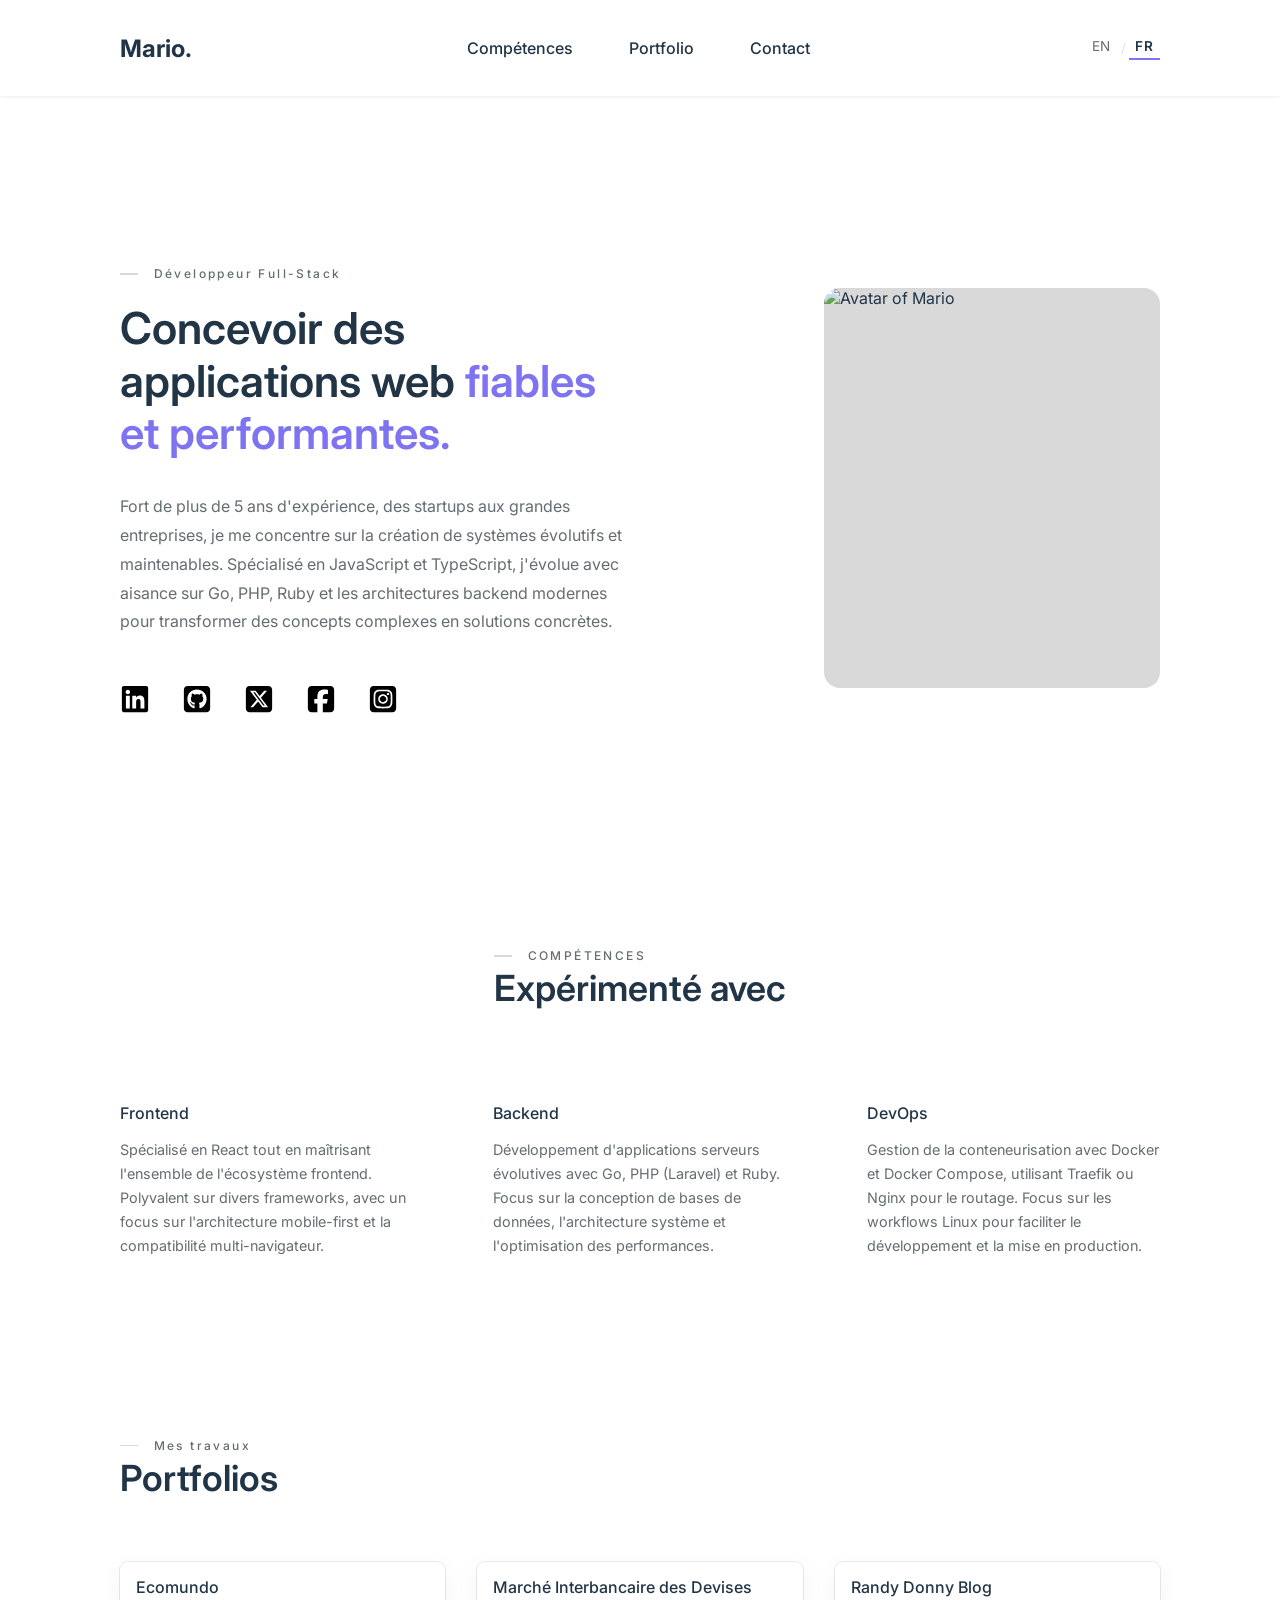
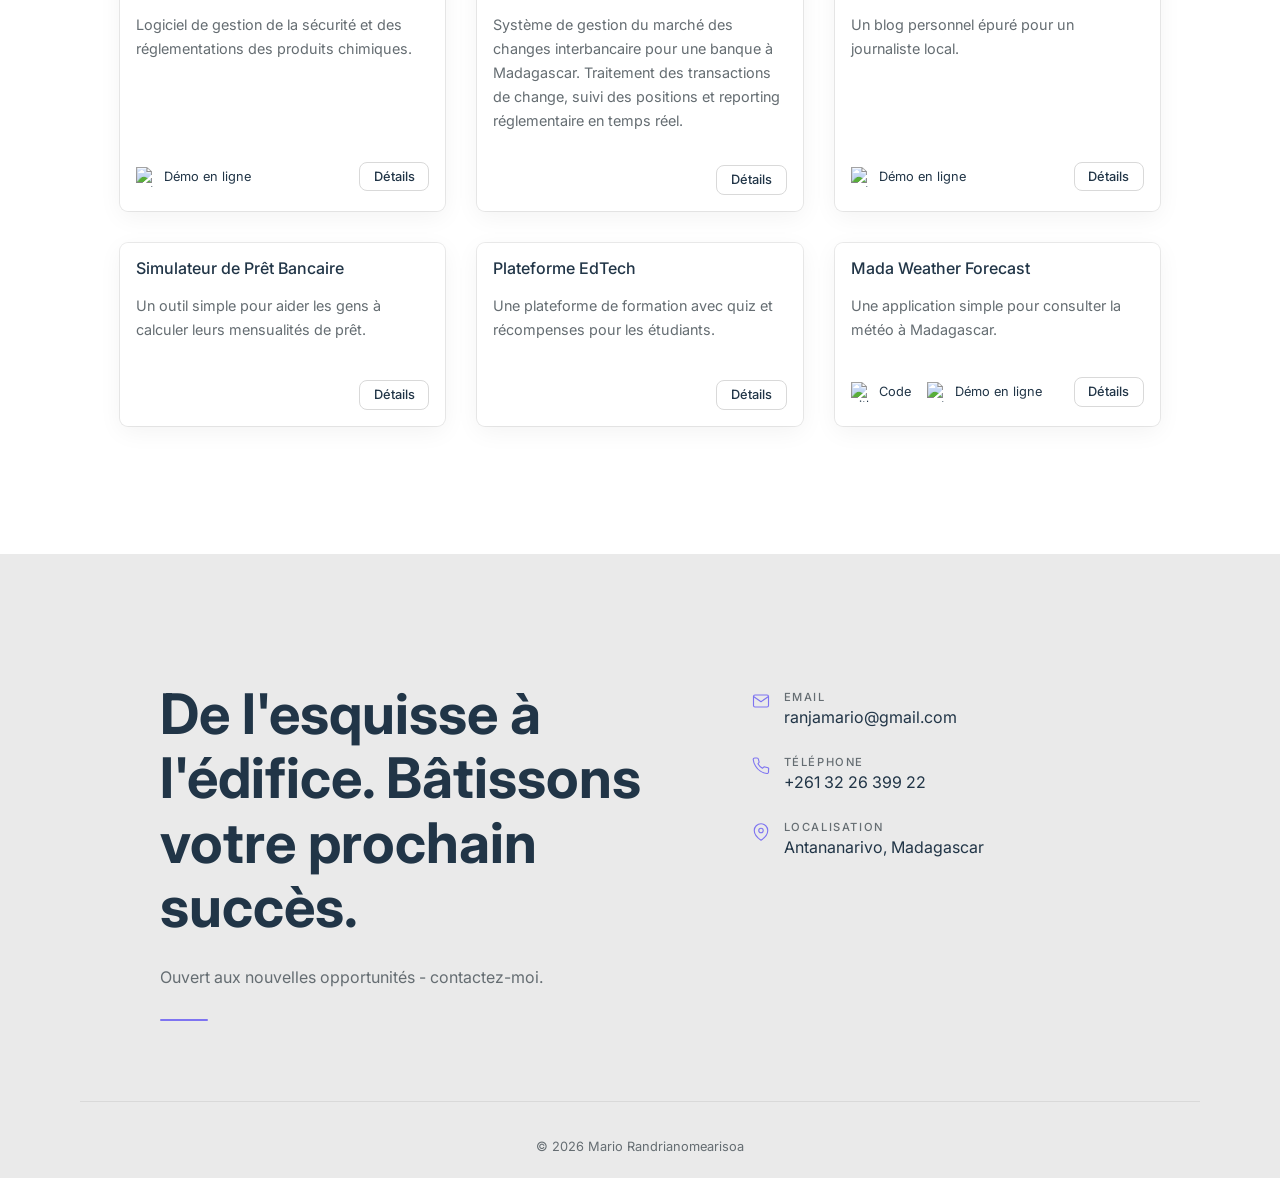
==== commit 33f853bd: "Add new CSS styles for layout and components in the project" ====
--- a/fr/index.html
+++ b/fr/index.html
@@ -1,3 +1,3 @@
-<!DOCTYPE html><html lang="fr" style="scroll-behavior: smooth;"> <head><!-- Charset & viewport --><meta charset="UTF-8"><meta name="viewport" content="width=device-width, initial-scale=1.0"><!-- Primary SEO --><title>Mario - Développeur Full-Stack</title><meta name="description" content="Développeur Full-Stack avec plus de 5 ans d'expérience dans la création d'applications web évolutives. Spécialisé en JavaScript, TypeScript, Go, PHP et Ruby."><meta name="robots" content="index, follow"><link rel="canonical" href="https://your_domain_here.com/fr/"><!-- hreflang for bilingual site --><link rel="alternate" hreflang="en" href="https://your_domain_here.com/"><link rel="alternate" hreflang="fr" href="https://your_domain_here.com/fr/"><link rel="alternate" hreflang="x-default" href="https://your_domain_here.com/"><!-- Open Graph --><meta property="og:type" content="website"><meta property="og:url" content="https://your_domain_here.com/fr/"><meta property="og:title" content="Mario - Développeur Full-Stack"><meta property="og:description" content="Développeur Full-Stack avec plus de 5 ans d'expérience dans la création d'applications web évolutives. Spécialisé en JavaScript, TypeScript, Go, PHP et Ruby."><meta property="og:image" content="https://your_domain_here.com/og-image.png"><meta property="og:image:width" content="1200"><meta property="og:image:height" content="630"><meta property="og:locale" content="fr_FR"><meta property="og:locale:alternate" content="en_US"><meta property="og:site_name" content="Portfolio Mario"><!-- Twitter / X Card --><meta name="twitter:card" content="summary_large_image"><meta name="twitter:title" content="Mario - Développeur Full-Stack"><meta name="twitter:description" content="Développeur Full-Stack avec plus de 5 ans d'expérience dans la création d'applications web évolutives. Spécialisé en JavaScript, TypeScript, Go, PHP et Ruby."><meta name="twitter:image" content="https://your_domain_here.com/og-image.png"><!-- Font preload --><link rel="preload" href="/Inter/Inter-VariableFont_opsz,wght.ttf" as="font" type="font/ttf" crossorigin><!-- Favicon --><link rel="icon" type="image/x-icon" href="/favicon.ico"><link rel="apple-touch-icon" sizes="180x180" href="/apple-touch-icon.png"><meta name="theme-color" content="#7e74f1"><!-- JSON-LD structured data --><script type="application/ld+json">{"@context":"https://schema.org","@type":"Person","name":"Mario","url":"https://your_domain_here.com","jobTitle":"Full-Stack Developer","email":"ranjamario@gmail.com","address":{"@type":"PostalAddress","addressLocality":"Antananarivo","addressCountry":"MG"},"knowsLanguage":["en","fr"],"knowsAbout":["JavaScript","TypeScript","Go","PHP","Ruby","React","Docker"]}</script><link rel="stylesheet" href="/_astro/style.DQTMFGN0.css"></head> <body> <header class="header"> <a href="#" class="header__logo">Mario.</a> <nav class="header__nav"> <ul class="header__nav-list"> <li class="header__nav-item"> <a href="#skill" class="header__nav-link">Compétences</a> </li> <li class="header__nav-item"> <a href="#portfolio" class="header__nav-link">Portfolio</a> </li> <li class="header__nav-item"> <a href="#contact" class="header__nav-link">Contact</a> </li> </ul> </nav> <div class="header__actions"> <div class="lang-switcher header__lang"> <a href="/" class="lang-switcher__option" aria-label="Switch to English">EN</a> <span class="lang-switcher__divider" aria-hidden="true">/</span> <a href="/fr/" class="lang-switcher__option lang-switcher__option--active" aria-current="true" aria-label="Passer en français">FR</a> </div> <button id="burger-btn" class="header__burger" aria-label="Open menu" aria-expanded="false"> <span></span> <span></span> <span></span> </button> </div> </header> <div id="nav-backdrop" class="header__backdrop"></div> <div id="mobile-nav" class="header__mobile-nav"> <ul class="header__mobile-nav-list"> <li> <a href="#skill" class="header__mobile-nav-link">Compétences</a> </li> <li> <a href="#portfolio" class="header__mobile-nav-link">Portfolio</a> </li> <li> <a href="#contact" class="header__mobile-nav-link">Contact</a> </li> </ul> <div class="lang-switcher lang-switcher--mobile"> <a href="/" class="lang-switcher__option" aria-label="Switch to English">EN</a> <span class="lang-switcher__divider" aria-hidden="true">/</span> <a href="/fr/" class="lang-switcher__option lang-switcher__option--active" aria-current="true" aria-label="Passer en français">FR</a> </div> </div> <script type="module">document.addEventListener("DOMContentLoaded",function(){const e=document.getElementById("burger-btn"),t=document.getElementById("mobile-nav"),n=document.getElementById("nav-backdrop");!e||!t||!n||(e.addEventListener("click",function(){const a=e.classList.toggle("header__burger--open");t.classList.toggle("header__mobile-nav--open",a),n.classList.toggle("header__backdrop--visible",a),e.setAttribute("aria-expanded",String(a))}),t.querySelectorAll(".header__mobile-nav-link").forEach(function(a){a.addEventListener("click",function(){e.classList.remove("header__burger--open"),t.classList.remove("header__mobile-nav--open"),n.classList.remove("header__backdrop--visible"),e.setAttribute("aria-expanded","false")})}),n.addEventListener("click",function(){e.classList.remove("header__burger--open"),t.classList.remove("header__mobile-nav--open"),n.classList.remove("header__backdrop--visible"),e.setAttribute("aria-expanded","false")}))});</script> <div class="container"> <main> <section class="hero-container"> <section class="hero__text"> <span class="section-title">Développeur Full-Stack</span> <h1 class="hero__name"> <span>Concevoir des applications web</span> <span class="hero__name hero__name--lastname">fiables et performantes.</span> </h1> <p class="hero__description"> Fort de plus de 5 ans d&#39;expérience, des startups aux grandes entreprises, je me concentre sur la création de systèmes évolutifs et maintenables. Spécialisé en JavaScript et TypeScript, j&#39;évolue avec aisance sur Go, PHP, Ruby et les architectures backend modernes pour transformer des concepts complexes en solutions concrètes. </p> <div class="hero__social-media"> <a href="https://www.linkedin.com/in/mario-randrianomearisoa/" target="_blank" class="hero__social-media-link"> <img src="/_astro/linkedin.CfPIVWKn_PRON4.svg" alt="linkedin" loading="eager" decoding="async" width="30" height="30"> </a> <a href="https://github.com/MaxR522" target="_blank" class="hero__social-media-link"> <img src="/_astro/github.19vMP9pH_PRON4.svg" alt="external-github-community-for-software-building-and-testing-online-logo-bold-tal-revivo" loading="eager" decoding="async" width="30" height="30"> </a> <a href="https://x.com/RanjaMario" target="_blank" class="hero__social-media-link"> <img src="/_astro/x.Dfb-5A___PRON4.svg" alt="twitterx--v1" loading="eager" decoding="async" width="30" height="30"> </a> <a href="https://www.facebook.com/R.Mario22" target="_blank" class="hero__social-media-link"> <img src="/_astro/facebook.j9AlXqRo_PRON4.svg" alt="facebook--v1" loading="eager" decoding="async" width="30" height="30"> </a> <a href="https://www.instagram.com/r.mario.r/" target="_blank" class="hero__social-media-link"> <img src="/_astro/instagram.BZNHC8vX_PRON4.svg" alt="instagram-new--v1" loading="eager" decoding="async" width="30" height="30"> </a> </div> </section> <div class="hero__image"> <img src="https://res.cloudinary.com/randy-blog/image/upload/q_auto/f_auto/v1776061823/avatars-9jR7ze2sUWhIk5Av-hUyK5Q-t500x500_lmuuu3.jpg" alt="Avatar of Mario" loading="eager" data-i18n-key="hero-avatar-alt" decoding="async" width="336" height="400" class="hero__image-photo"> </div> </section> <section id="skill" class="skills"> <div> <span class="section-title">COMPÉTENCES</span> <span class="section-subtitle">Expérimenté avec</span> </div> <div class="skills__item-container"> <div class="skill-item"> <div class="skill-item__header"> <span class="skill-item__title">Frontend</span> </div> <p class="skill-item__description">Spécialisé en React tout en maîtrisant l&#39;ensemble de l&#39;écosystème frontend. Polyvalent sur divers frameworks, avec un focus sur l&#39;architecture mobile-first et la compatibilité multi-navigateur.</p> </div> <div class="skill-item"> <div class="skill-item__header"> <span class="skill-item__title">Backend</span> </div> <p class="skill-item__description">Développement d&#39;applications serveurs évolutives avec Go, PHP (Laravel) et Ruby. Focus sur la conception de bases de données, l&#39;architecture système et l&#39;optimisation des performances.</p> </div> <div class="skill-item"> <div class="skill-item__header"> <span class="skill-item__title">DevOps</span> </div> <p class="skill-item__description">Gestion de la conteneurisation avec Docker et Docker Compose, utilisant Traefik ou Nginx pour le routage. Focus sur les workflows Linux pour faciliter le développement et la mise en production.</p> </div> </div> </section> <section id="portfolio" class="portfolio"> <div> <span class="section-title">Mes travaux</span> <span class="section-subtitle">Portfolios</span> </div> <div class="portfolio__card-container"> <div class="project-card"> <div class="project-card__header"> <span class="project-card__title">Ecomundo</span> </div> <div class="project-card__content"> <div class="project-card__description">Logiciel de gestion de la sécurité et des réglementations des produits chimiques.</div> <div class="project-card__technologies"> <span class="techno-chip">React</span><span class="techno-chip">TypeScript</span><span class="techno-chip">JavaScript</span><span class="techno-chip">Ext.js</span><span class="techno-chip">SQL</span><span class="techno-chip">GraphQL</span><span class="techno-chip">Material UI</span> </div> </div> <div class="project-card__footer"> <div class="project-card__links">  <a href="https://www.ecomundo.eu/en" target="_blank" rel="noopener noreferrer" class="project-card__link"> <img src="https://img.icons8.com/material-outlined/20/333333/external-link.png" alt="external-link" loading="lazy" decoding="async" width="20" height="20"> <span>Démo en ligne</span> </a> </div> <button class="project-card__details-btn"> Détails </button> </div> </div> <div class="project-modal-overlay" role="dialog" aria-modal="true" aria-labelledby="modal-title-1" inert> <div class="project-modal" tabindex="-1"> <div class="project-modal__header"> <h2 class="project-modal__title" id="modal-title-1">Ecomundo</h2> <button class="project-modal__close" aria-label="Close"> <svg width="24" height="24" viewBox="0 0 24 24" fill="none" stroke="currentColor" stroke-width="2" stroke-linecap="round" stroke-linejoin="round" aria-hidden="true"> <line x1="18" y1="6" x2="6" y2="18"></line> <line x1="6" y1="6" x2="18" y2="18"></line> </svg> </button> </div> <div class="project-modal__body"> <div class="project-modal__image-wrapper"> <img src="https://res.cloudinary.com/randy-blog/image/upload/v1775982570/659bc271dc2cefbdf6884b4e_Visuel-COSMETIC-Factory_19.30_Tablette-labo_2019_rm8rpl.webp" alt="Ecomundo preview" loading="lazy"> </div> <div class="project-modal__meta"> <span class="techno-chip project-modal__role-chip">Développeur Frontend</span> </div> <p class="project-modal__long-desc">EcoMundo est un partenaire mondial pour les professionnels de l&#39;industrie chimique, proposant des solutions logicielles spécialisées et des services réglementaires. La plateforme accompagne les petites, moyennes et grandes entreprises dans de nombreux secteurs, en aidant à accélérer la mise sur le marché de produits comme les cosmétiques, les parfums et les peintures. Plus de 500 clients mondiaux et plusieurs millions de dollars de chiffre d&#39;affaires annuel.</p> <div class="project-modal__section"> <span class="project-modal__section-label">Points clés</span> <ul class="project-modal__highlights"> <li>Travaillé sur la migration d&#39;Ext.js vers React pour moderniser l&#39;expérience utilisateur</li><li>Développé de nouvelles fonctionnalités tout en maintenant le code existant</li><li>Membre de l&#39;équipe de recherche et développement, exploration de nouvelles technologies.</li> </ul> </div> <div class="project-modal__section"> <span class="project-modal__section-label">Technologies</span> <div class="project-modal__tech"> <span class="techno-chip">React</span><span class="techno-chip">TypeScript</span><span class="techno-chip">JavaScript</span><span class="techno-chip">Ext.js</span><span class="techno-chip">SQL</span><span class="techno-chip">GraphQL</span><span class="techno-chip">Material UI</span> </div> </div> <div class="project-modal__actions">  <a href="https://www.ecomundo.eu/en" target="_blank" rel="noopener noreferrer" class="project-modal__action project-modal__action--filled"> <img src="https://img.icons8.com/material-outlined/20/ffffff/external-link.png" alt="external-link" loading="lazy" decoding="async" width="16" height="16"> <span>Démo en ligne</span> </a> </div> </div> </div> </div><div class="project-card"> <div class="project-card__header"> <span class="project-card__title">Marché Interbancaire des Devises</span> </div> <div class="project-card__content"> <div class="project-card__description">Système de gestion du marché des changes interbancaire pour une banque à Madagascar. Traitement des transactions de change, suivi des positions et reporting réglementaire en temps réel.</div> <div class="project-card__technologies"> <span class="techno-chip">React</span><span class="techno-chip">TypeScript</span><span class="techno-chip">Laravel</span><span class="techno-chip">Postgresql</span><span class="techno-chip">Docker</span> </div> </div> <div class="project-card__footer"> <div class="project-card__links">   </div> <button class="project-card__details-btn"> Détails </button> </div> </div> <div class="project-modal-overlay" role="dialog" aria-modal="true" aria-labelledby="modal-title-2" inert> <div class="project-modal" tabindex="-1"> <div class="project-modal__header"> <h2 class="project-modal__title" id="modal-title-2">Marché Interbancaire des Devises</h2> <button class="project-modal__close" aria-label="Close"> <svg width="24" height="24" viewBox="0 0 24 24" fill="none" stroke="currentColor" stroke-width="2" stroke-linecap="round" stroke-linejoin="round" aria-hidden="true"> <line x1="18" y1="6" x2="6" y2="18"></line> <line x1="6" y1="6" x2="18" y2="18"></line> </svg> </button> </div> <div class="project-modal__body"> <div class="project-modal__image-wrapper"> <img src="https://res.cloudinary.com/randy-blog/image/upload/q_auto/f_auto/v1775983119/pexels-freestockpro-12955791_m3aedy.jpg" alt="Marché Interbancaire des Devises preview" loading="lazy"> </div> <div class="project-modal__meta"> <span class="techno-chip project-modal__role-chip">Développeur Fullstack</span> </div> <p class="project-modal__long-desc">Il s&#39;agit d&#39;une application de gestion du marché de change interbancaire pour une banque commerciale à Madagascar. Elle assure le traitement des transactions de devises, le suivi des positions de change et l&#39;édition de rapports réglementaires en temps réel.</p> <div class="project-modal__section"> <span class="project-modal__section-label">Points clés</span> <ul class="project-modal__highlights"> <li>Collaboré sur la logique backend pour gérer des transactions financières sensibles</li><li>Participé à la création de tableaux de bord affichant la liquidité bancaire en temps réel</li><li>Mis en place Docker pour faciliter l&#39;exécution et le déploiement de l&#39;application pour toute l&#39;équipe</li> </ul> </div> <div class="project-modal__section"> <span class="project-modal__section-label">Technologies</span> <div class="project-modal__tech"> <span class="techno-chip">React</span><span class="techno-chip">TypeScript</span><span class="techno-chip">Laravel</span><span class="techno-chip">Postgresql</span><span class="techno-chip">Docker</span> </div> </div>  </div> </div> </div><div class="project-card"> <div class="project-card__header"> <span class="project-card__title">Randy Donny Blog</span> </div> <div class="project-card__content"> <div class="project-card__description">Un blog personnel épuré pour un journaliste local.</div> <div class="project-card__technologies"> <span class="techno-chip">Laravel</span><span class="techno-chip">Tailwind CSS</span><span class="techno-chip">PostgreSQL</span><span class="techno-chip">Docker</span><span class="techno-chip">Traefik</span> </div> </div> <div class="project-card__footer"> <div class="project-card__links">  <a href="https://randy-donny.com/" target="_blank" rel="noopener noreferrer" class="project-card__link"> <img src="https://img.icons8.com/material-outlined/20/333333/external-link.png" alt="external-link" loading="lazy" decoding="async" width="20" height="20"> <span>Démo en ligne</span> </a> </div> <button class="project-card__details-btn"> Détails </button> </div> </div> <div class="project-modal-overlay" role="dialog" aria-modal="true" aria-labelledby="modal-title-3" inert> <div class="project-modal" tabindex="-1"> <div class="project-modal__header"> <h2 class="project-modal__title" id="modal-title-3">Randy Donny Blog</h2> <button class="project-modal__close" aria-label="Close"> <svg width="24" height="24" viewBox="0 0 24 24" fill="none" stroke="currentColor" stroke-width="2" stroke-linecap="round" stroke-linejoin="round" aria-hidden="true"> <line x1="18" y1="6" x2="6" y2="18"></line> <line x1="6" y1="6" x2="18" y2="18"></line> </svg> </button> </div> <div class="project-modal__body"> <div class="project-modal__image-wrapper"> <img src="https://res.cloudinary.com/randy-blog/image/upload/q_auto/f_auto/v1775984117/Screenshot_20260412_115445_srhbym.png" alt="Randy Donny Blog preview" loading="lazy"> </div> <div class="project-modal__meta"> <span class="techno-chip project-modal__role-chip">Développeur Fullstack</span> </div> <p class="project-modal__long-desc">Un blog simple que j&#39;ai construit pour un journaliste professionnel afin qu&#39;il puisse partager des actualités et des histoires. Pas question de le compliquer ; juste un endroit fiable pour écrire des articles, avec un rendu soigné et un chargement rapide sur mobile.</p> <div class="project-modal__section"> <span class="project-modal__section-label">Points clés</span> <ul class="project-modal__highlights"> <li>Mis en place un système simple pour écrire et organiser les articles</li><li>Configuré les bases du SEO pour que les articles apparaissent dans les résultats de recherche</li><li>Veillé à ce que la mise en page soit agréable à lire sur mobile</li><li>Utilisé Traefik et Docker pour un hébergement simple et propre</li> </ul> </div> <div class="project-modal__section"> <span class="project-modal__section-label">Technologies</span> <div class="project-modal__tech"> <span class="techno-chip">Laravel</span><span class="techno-chip">Tailwind CSS</span><span class="techno-chip">PostgreSQL</span><span class="techno-chip">Docker</span><span class="techno-chip">Traefik</span> </div> </div> <div class="project-modal__actions">  <a href="https://randy-donny.com/" target="_blank" rel="noopener noreferrer" class="project-modal__action project-modal__action--filled"> <img src="https://img.icons8.com/material-outlined/20/ffffff/external-link.png" alt="external-link" loading="lazy" decoding="async" width="16" height="16"> <span>Démo en ligne</span> </a> </div> </div> </div> </div><div class="project-card"> <div class="project-card__header"> <span class="project-card__title">Simulateur de Prêt Bancaire</span> </div> <div class="project-card__content"> <div class="project-card__description">Un outil simple pour aider les gens à calculer leurs mensualités de prêt.</div> <div class="project-card__technologies"> <span class="techno-chip">React</span><span class="techno-chip">TypeScript</span> </div> </div> <div class="project-card__footer"> <div class="project-card__links">   </div> <button class="project-card__details-btn"> Détails </button> </div> </div> <div class="project-modal-overlay" role="dialog" aria-modal="true" aria-labelledby="modal-title-4" inert> <div class="project-modal" tabindex="-1"> <div class="project-modal__header"> <h2 class="project-modal__title" id="modal-title-4">Simulateur de Prêt Bancaire</h2> <button class="project-modal__close" aria-label="Close"> <svg width="24" height="24" viewBox="0 0 24 24" fill="none" stroke="currentColor" stroke-width="2" stroke-linecap="round" stroke-linejoin="round" aria-hidden="true"> <line x1="18" y1="6" x2="6" y2="18"></line> <line x1="6" y1="6" x2="18" y2="18"></line> </svg> </button> </div> <div class="project-modal__body"> <div class="project-modal__image-wrapper"> <img src="https://res.cloudinary.com/randy-blog/image/upload/q_auto/f_auto/v1775983647/bmoi-simulateur_vyjuc7.png" alt="Simulateur de Prêt Bancaire preview" loading="lazy"> </div> <div class="project-modal__meta"> <span class="techno-chip project-modal__role-chip">Développeur Frontend</span> </div> <p class="project-modal__long-desc">J&#39;ai développé ce module pour une banque à Madagascar afin que ses clients puissent simuler leurs propres prêts. Il suffit de choisir ce que vous achetez (une voiture par exemple) et l&#39;outil affiche instantanément les mensualités et les frais. L&#39;objectif est de rendre les calculs bancaires compréhensibles pour tout le monde.</p> <div class="project-modal__section"> <span class="project-modal__section-label">Points clés</span> <ul class="project-modal__highlights"> <li>Créé un formulaire étape par étape simple pour un processus complexe</li><li>Écrit la logique pour mettre à jour tous les calculs instantanément au fil de la saisie</li><li>Veillé à ce que l&#39;application fonctionne parfaitement sur mobile</li><li>Amélioré l&#39;interface pour rendre les détails du prêt clairs et transparents</li> </ul> </div> <div class="project-modal__section"> <span class="project-modal__section-label">Technologies</span> <div class="project-modal__tech"> <span class="techno-chip">React</span><span class="techno-chip">TypeScript</span> </div> </div>  </div> </div> </div><div class="project-card"> <div class="project-card__header"> <span class="project-card__title">Plateforme EdTech</span> </div> <div class="project-card__content"> <div class="project-card__description">Une plateforme de formation avec quiz et récompenses pour les étudiants.</div> <div class="project-card__technologies"> <span class="techno-chip">React</span><span class="techno-chip">Typescript</span><span class="techno-chip">Ruby on Rails</span><span class="techno-chip">GraphQL</span> </div> </div> <div class="project-card__footer"> <div class="project-card__links">   </div> <button class="project-card__details-btn"> Détails </button> </div> </div> <div class="project-modal-overlay" role="dialog" aria-modal="true" aria-labelledby="modal-title-5" inert> <div class="project-modal" tabindex="-1"> <div class="project-modal__header"> <h2 class="project-modal__title" id="modal-title-5">Plateforme EdTech</h2> <button class="project-modal__close" aria-label="Close"> <svg width="24" height="24" viewBox="0 0 24 24" fill="none" stroke="currentColor" stroke-width="2" stroke-linecap="round" stroke-linejoin="round" aria-hidden="true"> <line x1="18" y1="6" x2="6" y2="18"></line> <line x1="6" y1="6" x2="18" y2="18"></line> </svg> </button> </div> <div class="project-modal__body"> <div class="project-modal__image-wrapper"> <img src="https://res.cloudinary.com/randy-blog/image/upload/q_auto/f_auto/v1775986613/5204029_llppho.jpg" alt="Plateforme EdTech preview" loading="lazy"> </div> <div class="project-modal__meta"> <span class="techno-chip project-modal__role-chip">Développeur Fullstack</span> </div> <p class="project-modal__long-desc">Il s&#39;agissait d&#39;une version antérieure de la plateforme Sayna. J&#39;ai travaillé avec l&#39;équipe pour créer un espace où les gens pouvaient apprendre à coder grâce à des quiz et un système de récompenses progressif. Un projet stimulant qui combinait plusieurs technologies pour maintenir l&#39;engagement des étudiants.</p> <div class="project-modal__section"> <span class="project-modal__section-label">Points clés</span> <ul class="project-modal__highlights"> <li>Travaillé sur la base de données pour suivre les scores et badges des étudiants</li><li>Contribué à la création de l&#39;API gérant l&#39;ensemble du contenu pédagogique</li><li>Développé des parties de l&#39;interface où les étudiants suivent leurs leçons</li><li>Utilisé GraphQL pour assurer une circulation fluide des données entre le front et le back</li> </ul> </div> <div class="project-modal__section"> <span class="project-modal__section-label">Technologies</span> <div class="project-modal__tech"> <span class="techno-chip">React</span><span class="techno-chip">Typescript</span><span class="techno-chip">Ruby on Rails</span><span class="techno-chip">GraphQL</span> </div> </div>  </div> </div> </div><div class="project-card"> <div class="project-card__header"> <span class="project-card__title">Mada Weather Forecast</span> </div> <div class="project-card__content"> <div class="project-card__description">Une application simple pour consulter la météo à Madagascar.</div> <div class="project-card__technologies"> <span class="techno-chip">React</span> </div> </div> <div class="project-card__footer"> <div class="project-card__links"> <a href="https://github.com/MaxR522/mada-weather-forecast" target="_blank" rel="noopener noreferrer" class="project-card__link"> <img src="https://img.icons8.com/ios-glyphs/20/333333/github.png" alt="github" loading="lazy" decoding="async" width="20" height="20"> <span>Code</span> </a> <a href="https://mada-carte-meteo.netlify.app/" target="_blank" rel="noopener noreferrer" class="project-card__link"> <img src="https://img.icons8.com/material-outlined/20/333333/external-link.png" alt="external-link" loading="lazy" decoding="async" width="20" height="20"> <span>Démo en ligne</span> </a> </div> <button class="project-card__details-btn"> Détails </button> </div> </div> <div class="project-modal-overlay" role="dialog" aria-modal="true" aria-labelledby="modal-title-6" inert> <div class="project-modal" tabindex="-1"> <div class="project-modal__header"> <h2 class="project-modal__title" id="modal-title-6">Mada Weather Forecast</h2> <button class="project-modal__close" aria-label="Close"> <svg width="24" height="24" viewBox="0 0 24 24" fill="none" stroke="currentColor" stroke-width="2" stroke-linecap="round" stroke-linejoin="round" aria-hidden="true"> <line x1="18" y1="6" x2="6" y2="18"></line> <line x1="6" y1="6" x2="18" y2="18"></line> </svg> </button> </div> <div class="project-modal__body"> <div class="project-modal__image-wrapper"> <img src="https://res.cloudinary.com/randy-blog/image/upload/q_auto/f_auto/v1775985260/map_xuyqvr.png" alt="Mada Weather Forecast preview" loading="lazy"> </div> <div class="project-modal__meta"> <span class="techno-chip project-modal__role-chip">Développeur Frontend</span> </div> <p class="project-modal__long-desc">C&#39;est l&#39;un de mes tous premiers projets, réalisé quand je débutais avec React. Il est loin d&#39;être parfait, mais je le garde dans mon portfolio car il me rappelle le chemin parcouru depuis et là où tout a commencé.</p> <div class="project-modal__section"> <span class="project-modal__section-label">Points clés</span> <ul class="project-modal__highlights"> <li>Ma première vraie expérience avec les composants React</li><li>Appris à récupérer et afficher des données depuis une API météo publique</li><li>Le projet qui m&#39;a aidé à comprendre la gestion du state dans une application</li> </ul> </div> <div class="project-modal__section"> <span class="project-modal__section-label">Technologies</span> <div class="project-modal__tech"> <span class="techno-chip">React</span> </div> </div> <div class="project-modal__actions"> <a href="https://github.com/MaxR522/mada-weather-forecast" target="_blank" rel="noopener noreferrer" class="project-modal__action project-modal__action--outlined"> <img src="https://img.icons8.com/ios-glyphs/20/333333/github.png" alt="github" loading="lazy" decoding="async" width="16" height="16"> <span>Code</span> </a> <a href="https://mada-carte-meteo.netlify.app/" target="_blank" rel="noopener noreferrer" class="project-modal__action project-modal__action--filled"> <img src="https://img.icons8.com/material-outlined/20/ffffff/external-link.png" alt="external-link" loading="lazy" decoding="async" width="16" height="16"> <span>Démo en ligne</span> </a> </div> </div> </div> </div> </div> </section> <script type="module">const p=document.querySelectorAll(".project-modal-overlay");p.forEach(e=>{const i=e.previousElementSibling?.querySelector(".project-card__details-btn"),c=e.querySelector(".project-modal"),u=e.querySelector(".project-modal__close");let r=null;function a(){return Array.from(c.querySelectorAll('a[href], button:not([disabled]), [tabindex]:not([tabindex="-1"])'))}function f(){r=document.activeElement,e.removeAttribute("inert"),e.classList.add("project-modal-overlay--open"),document.body.style.overflow="hidden",c.focus()}function d(){e.classList.remove("project-modal-overlay--open"),e.addEventListener("transitionend",()=>{e.setAttribute("inert",""),document.body.style.overflow="",r?.focus()},{once:!0})}function m(t){if(t.key!=="Tab")return;const n=a(),s=n[0],l=n[n.length-1];t.shiftKey?document.activeElement===s&&(t.preventDefault(),l.focus()):document.activeElement===l&&(t.preventDefault(),s.focus())}i?.addEventListener("click",f),u?.addEventListener("click",d),e.addEventListener("pointerdown",t=>{t.target===e&&d()}),e.addEventListener("keydown",m)});document.addEventListener("keydown",e=>{if(e.key!=="Escape")return;const o=document.querySelector(".project-modal-overlay--open");o&&o.querySelector(".project-modal__close")?.click()});</script> <section id="contact" class="contact"> <div class="contact__inner"> <div class="contact__left"> <h2 class="contact__title"> De l&#39;esquisse à l&#39;édifice. Bâtissons votre prochain succès. </h2> <p class="contact__tagline"> Ouvert aux nouvelles opportunités - contactez-moi. </p> <span class="contact__accent-line" aria-hidden="true"></span> </div> <div class="contact__right"> <ul class="contact__info-list"> <li class="contact__info-item"> <span class="contact__info-icon"> <svg width="18" height="18" viewBox="0 0 24 24" fill="none" xmlns="http://www.w3.org/2000/svg" aria-hidden="true"> <path d="M4 4h16c1.1 0 2 .9 2 2v12c0 1.1-.9 2-2 2H4c-1.1 0-2-.9-2-2V6c0-1.1.9-2 2-2z" stroke="var(--primary-color)" stroke-width="1.5" stroke-linecap="round" stroke-linejoin="round"></path> <polyline points="22,6 12,13 2,6" stroke="var(--primary-color)" stroke-width="1.5" stroke-linecap="round" stroke-linejoin="round"></polyline> </svg> </span> <div class="contact__info-content"> <span class="contact__info-label">Email</span> <a href="mailto:ranjamario@gmail.com" class="contact__info-link">ranjamario@gmail.com</a> </div> </li> <li class="contact__info-item"> <span class="contact__info-icon"> <svg width="18" height="18" viewBox="0 0 24 24" fill="none" xmlns="http://www.w3.org/2000/svg" aria-hidden="true"> <path d="M22 16.92v3a2 2 0 0 1-2.18 2 19.79 19.79 0 0 1-8.63-3.07A19.5 19.5 0 0 1 4.69 12a19.79 19.79 0 0 1-3.07-8.67A2 2 0 0 1 3.6 1.28h3a2 2 0 0 1 2 1.72 12.84 12.84 0 0 0 .7 2.81 2 2 0 0 1-.45 2.11L7.91 9a16 16 0 0 0 6 6l1.27-1.27a2 2 0 0 1 2.11-.45 12.84 12.84 0 0 0 2.81.7A2 2 0 0 1 22 16.92z" stroke="var(--primary-color)" stroke-width="1.5" stroke-linecap="round" stroke-linejoin="round"></path> </svg> </span> <div class="contact__info-content"> <span class="contact__info-label">Téléphone</span> <a href="tel:+261000000000" class="contact__info-link">+261 32 26 399 22</a> </div> </li> <li class="contact__info-item"> <span class="contact__info-icon"> <svg width="18" height="18" viewBox="0 0 24 24" fill="none" xmlns="http://www.w3.org/2000/svg" aria-hidden="true"> <path d="M21 10c0 7-9 13-9 13s-9-6-9-13a9 9 0 0 1 18 0z" stroke="var(--primary-color)" stroke-width="1.5" stroke-linecap="round" stroke-linejoin="round"></path> <circle cx="12" cy="10" r="3" stroke="var(--primary-color)" stroke-width="1.5"></circle> </svg> </span> <div class="contact__info-content"> <span class="contact__info-label">Localisation</span> <span class="contact__info-value">Antananarivo, Madagascar</span> </div> </li> </ul> </div> </div> <hr class="contact__divider"> <p class="contact__copyright">
+<!DOCTYPE html><html lang="fr" style="scroll-behavior: smooth;"> <head><!-- Charset & viewport --><meta charset="UTF-8"><meta name="viewport" content="width=device-width, initial-scale=1.0"><!-- Primary SEO --><title>Mario - Développeur Full-Stack</title><meta name="description" content="Développeur Full-Stack avec plus de 5 ans d'expérience dans la création d'applications web évolutives. Spécialisé en JavaScript, TypeScript, Go, PHP et Ruby."><meta name="robots" content="index, follow"><link rel="canonical" href="https://your_domain_here.com/fr/"><!-- hreflang for bilingual site --><link rel="alternate" hreflang="en" href="https://your_domain_here.com/"><link rel="alternate" hreflang="fr" href="https://your_domain_here.com/fr/"><link rel="alternate" hreflang="x-default" href="https://your_domain_here.com/"><!-- Open Graph --><meta property="og:type" content="website"><meta property="og:url" content="https://your_domain_here.com/fr/"><meta property="og:title" content="Mario - Développeur Full-Stack"><meta property="og:description" content="Développeur Full-Stack avec plus de 5 ans d'expérience dans la création d'applications web évolutives. Spécialisé en JavaScript, TypeScript, Go, PHP et Ruby."><meta property="og:image" content="https://your_domain_here.com/og-image.png"><meta property="og:image:width" content="1200"><meta property="og:image:height" content="630"><meta property="og:locale" content="fr_FR"><meta property="og:locale:alternate" content="en_US"><meta property="og:site_name" content="Portfolio Mario"><!-- Twitter / X Card --><meta name="twitter:card" content="summary_large_image"><meta name="twitter:title" content="Mario - Développeur Full-Stack"><meta name="twitter:description" content="Développeur Full-Stack avec plus de 5 ans d'expérience dans la création d'applications web évolutives. Spécialisé en JavaScript, TypeScript, Go, PHP et Ruby."><meta name="twitter:image" content="https://your_domain_here.com/og-image.png"><!-- Font preload --><link rel="preload" href="/Inter/Inter-VariableFont_opsz,wght.ttf" as="font" type="font/ttf" crossorigin><!-- Favicon --><link rel="icon" type="image/x-icon" href="/favicon.ico"><link rel="apple-touch-icon" sizes="180x180" href="/apple-touch-icon.png"><meta name="theme-color" content="#7e74f1"><!-- JSON-LD structured data --><script type="application/ld+json">{"@context":"https://schema.org","@type":"Person","name":"Mario","url":"https://your_domain_here.com","jobTitle":"Full-Stack Developer","email":"ranjamario@gmail.com","address":{"@type":"PostalAddress","addressLocality":"Antananarivo","addressCountry":"MG"},"knowsLanguage":["en","fr"],"knowsAbout":["JavaScript","TypeScript","Go","PHP","Ruby","React","Docker"]}</script><link rel="stylesheet" href="/_astro/style.CwxFNe_3.css"></head> <body> <header class="header"> <a href="#" class="header__logo">Mario.</a> <nav class="header__nav"> <ul class="header__nav-list"> <li class="header__nav-item"> <a href="#skill" class="header__nav-link">Compétences</a> </li> <li class="header__nav-item"> <a href="#portfolio" class="header__nav-link">Portfolio</a> </li> <li class="header__nav-item"> <a href="#contact" class="header__nav-link">Contact</a> </li> </ul> </nav> <div class="header__actions"> <div class="lang-switcher header__lang"> <a href="/" class="lang-switcher__option" aria-label="Switch to English">EN</a> <span class="lang-switcher__divider" aria-hidden="true">/</span> <a href="/fr/" class="lang-switcher__option lang-switcher__option--active" aria-current="true" aria-label="Passer en français">FR</a> </div> <button id="burger-btn" class="header__burger" aria-label="Open menu" aria-expanded="false"> <span></span> <span></span> <span></span> </button> </div> </header> <div id="nav-backdrop" class="header__backdrop"></div> <div id="mobile-nav" class="header__mobile-nav"> <ul class="header__mobile-nav-list"> <li> <a href="#skill" class="header__mobile-nav-link">Compétences</a> </li> <li> <a href="#portfolio" class="header__mobile-nav-link">Portfolio</a> </li> <li> <a href="#contact" class="header__mobile-nav-link">Contact</a> </li> </ul> <div class="lang-switcher lang-switcher--mobile"> <a href="/" class="lang-switcher__option" aria-label="Switch to English">EN</a> <span class="lang-switcher__divider" aria-hidden="true">/</span> <a href="/fr/" class="lang-switcher__option lang-switcher__option--active" aria-current="true" aria-label="Passer en français">FR</a> </div> </div> <script type="module">document.addEventListener("DOMContentLoaded",function(){const e=document.getElementById("burger-btn"),t=document.getElementById("mobile-nav"),n=document.getElementById("nav-backdrop");!e||!t||!n||(e.addEventListener("click",function(){const a=e.classList.toggle("header__burger--open");t.classList.toggle("header__mobile-nav--open",a),n.classList.toggle("header__backdrop--visible",a),e.setAttribute("aria-expanded",String(a))}),t.querySelectorAll(".header__mobile-nav-link").forEach(function(a){a.addEventListener("click",function(){e.classList.remove("header__burger--open"),t.classList.remove("header__mobile-nav--open"),n.classList.remove("header__backdrop--visible"),e.setAttribute("aria-expanded","false")})}),n.addEventListener("click",function(){e.classList.remove("header__burger--open"),t.classList.remove("header__mobile-nav--open"),n.classList.remove("header__backdrop--visible"),e.setAttribute("aria-expanded","false")}))});</script> <div class="container"> <main> <section class="hero-container"> <section class="hero__text"> <span class="section-title">Développeur Full-Stack</span> <h1 class="hero__name"> <span>Concevoir des applications web</span> <span class="hero__name hero__name--lastname">fiables et performantes.</span> </h1> <p class="hero__description"> Fort de plus de 5 ans d&#39;expérience, des startups aux grandes entreprises, je me concentre sur la création de systèmes évolutifs et maintenables. Spécialisé en JavaScript et TypeScript, j&#39;évolue avec aisance sur Go, PHP, Ruby et les architectures backend modernes pour transformer des concepts complexes en solutions concrètes. </p> <div class="hero__social-media"> <a href="https://www.linkedin.com/in/mario-randrianomearisoa/" target="_blank" class="hero__social-media-link"> <img src="/_astro/linkedin.CfPIVWKn_PRON4.svg" alt="linkedin" loading="eager" decoding="async" width="30" height="30"> </a> <a href="https://github.com/MaxR522" target="_blank" class="hero__social-media-link"> <img src="/_astro/github.19vMP9pH_PRON4.svg" alt="external-github-community-for-software-building-and-testing-online-logo-bold-tal-revivo" loading="eager" decoding="async" width="30" height="30"> </a> <a href="https://x.com/RanjaMario" target="_blank" class="hero__social-media-link"> <img src="/_astro/x.Dfb-5A___PRON4.svg" alt="twitterx--v1" loading="eager" decoding="async" width="30" height="30"> </a> <a href="https://www.facebook.com/R.Mario22" target="_blank" class="hero__social-media-link"> <img src="/_astro/facebook.j9AlXqRo_PRON4.svg" alt="facebook--v1" loading="eager" decoding="async" width="30" height="30"> </a> <a href="https://www.instagram.com/r.mario.r/" target="_blank" class="hero__social-media-link"> <img src="/_astro/instagram.BZNHC8vX_PRON4.svg" alt="instagram-new--v1" loading="eager" decoding="async" width="30" height="30"> </a> </div> </section> <div class="hero__image"> <img src="https://res.cloudinary.com/randy-blog/image/upload/q_auto/f_auto/v1776061823/avatars-9jR7ze2sUWhIk5Av-hUyK5Q-t500x500_lmuuu3.jpg" alt="Avatar of Mario" loading="eager" data-i18n-key="hero-avatar-alt" decoding="async" width="336" height="400" class="hero__image-photo"> </div> </section> <section id="skill" class="skills"> <div> <span class="section-title">COMPÉTENCES</span> <span class="section-subtitle">Expérimenté avec</span> </div> <div class="skills__item-container"> <div class="skill-item"> <div class="skill-item__header"> <span class="skill-item__title">Frontend</span> </div> <p class="skill-item__description">Spécialisé en React tout en maîtrisant l&#39;ensemble de l&#39;écosystème frontend. Polyvalent sur divers frameworks, avec un focus sur l&#39;architecture mobile-first et la compatibilité multi-navigateur.</p> </div> <div class="skill-item"> <div class="skill-item__header"> <span class="skill-item__title">Backend</span> </div> <p class="skill-item__description">Développement d&#39;applications serveurs évolutives avec Go, PHP (Laravel) et Ruby. Focus sur la conception de bases de données, l&#39;architecture système et l&#39;optimisation des performances.</p> </div> <div class="skill-item"> <div class="skill-item__header"> <span class="skill-item__title">DevOps</span> </div> <p class="skill-item__description">Gestion de la conteneurisation avec Docker et Docker Compose, utilisant Traefik ou Nginx pour le routage. Focus sur les workflows Linux pour faciliter le développement et la mise en production.</p> </div> </div> </section> <section id="portfolio" class="portfolio"> <div> <span class="section-title">Mes travaux</span> <span class="section-subtitle">Portfolios</span> </div> <div class="portfolio__card-container"> <div class="project-card"> <div class="project-card__header"> <span class="project-card__title">Ecomundo</span> </div> <div class="project-card__content"> <div class="project-card__description">Logiciel de gestion de la sécurité et des réglementations des produits chimiques.</div> </div> <div class="project-card__footer"> <div class="project-card__links">  <a href="https://www.ecomundo.eu/en" target="_blank" rel="noopener noreferrer" class="project-card__link"> <img src="https://img.icons8.com/material-outlined/20/333333/external-link.png" alt="external-link" loading="lazy" decoding="async" width="20" height="20"> <span>Démo en ligne</span> </a> </div> <button class="project-card__details-btn"> Détails </button> </div> </div> <div class="project-modal-overlay" role="dialog" aria-modal="true" aria-labelledby="modal-title-1" inert> <div class="project-modal" tabindex="-1"> <div class="project-modal__header"> <h2 class="project-modal__title" id="modal-title-1">Ecomundo</h2> <button class="project-modal__close" aria-label="Close"> <svg width="24" height="24" viewBox="0 0 24 24" fill="none" stroke="currentColor" stroke-width="2" stroke-linecap="round" stroke-linejoin="round" aria-hidden="true"> <line x1="18" y1="6" x2="6" y2="18"></line> <line x1="6" y1="6" x2="18" y2="18"></line> </svg> </button> </div> <div class="project-modal__body"> <div class="project-modal__image-wrapper"> <img src="https://res.cloudinary.com/randy-blog/image/upload/v1775982570/659bc271dc2cefbdf6884b4e_Visuel-COSMETIC-Factory_19.30_Tablette-labo_2019_rm8rpl.webp" alt="Ecomundo preview" loading="lazy"> </div> <div class="project-modal__meta"> <span class="techno-chip project-modal__role-chip">Développeur Frontend</span> </div> <p class="project-modal__long-desc">EcoMundo est un partenaire mondial pour les professionnels de l&#39;industrie chimique, proposant des solutions logicielles spécialisées et des services réglementaires. La plateforme accompagne les petites, moyennes et grandes entreprises dans de nombreux secteurs, en aidant à accélérer la mise sur le marché de produits comme les cosmétiques, les parfums et les peintures. Plus de 500 clients mondiaux et plusieurs millions de dollars de chiffre d&#39;affaires annuel.</p> <div class="project-modal__section"> <span class="project-modal__section-label">Points clés</span> <ul class="project-modal__highlights"> <li>Travaillé sur la migration d&#39;Ext.js vers React pour moderniser l&#39;expérience utilisateur</li><li>Développé de nouvelles fonctionnalités tout en maintenant le code existant</li><li>Membre de l&#39;équipe de recherche et développement, exploration de nouvelles technologies.</li> </ul> </div> <div class="project-modal__section"> <span class="project-modal__section-label">Technologies</span> <div class="project-modal__tech"> <span class="techno-chip">React</span><span class="techno-chip">TypeScript</span><span class="techno-chip">JavaScript</span><span class="techno-chip">Ext.js</span><span class="techno-chip">SQL</span><span class="techno-chip">GraphQL</span><span class="techno-chip">Material UI</span> </div> </div> <div class="project-modal__actions">  <a href="https://www.ecomundo.eu/en" target="_blank" rel="noopener noreferrer" class="project-modal__action project-modal__action--filled"> <img src="https://img.icons8.com/material-outlined/20/ffffff/external-link.png" alt="external-link" loading="lazy" decoding="async" width="16" height="16"> <span>Démo en ligne</span> </a> </div> </div> </div> </div><div class="project-card"> <div class="project-card__header"> <span class="project-card__title">Marché Interbancaire des Devises</span> </div> <div class="project-card__content"> <div class="project-card__description">Système de gestion du marché des changes interbancaire pour une banque à Madagascar. Traitement des transactions de change, suivi des positions et reporting réglementaire en temps réel.</div> </div> <div class="project-card__footer"> <div class="project-card__links">   </div> <button class="project-card__details-btn"> Détails </button> </div> </div> <div class="project-modal-overlay" role="dialog" aria-modal="true" aria-labelledby="modal-title-2" inert> <div class="project-modal" tabindex="-1"> <div class="project-modal__header"> <h2 class="project-modal__title" id="modal-title-2">Marché Interbancaire des Devises</h2> <button class="project-modal__close" aria-label="Close"> <svg width="24" height="24" viewBox="0 0 24 24" fill="none" stroke="currentColor" stroke-width="2" stroke-linecap="round" stroke-linejoin="round" aria-hidden="true"> <line x1="18" y1="6" x2="6" y2="18"></line> <line x1="6" y1="6" x2="18" y2="18"></line> </svg> </button> </div> <div class="project-modal__body"> <div class="project-modal__image-wrapper"> <img src="https://res.cloudinary.com/randy-blog/image/upload/q_auto/f_auto/v1775983119/pexels-freestockpro-12955791_m3aedy.jpg" alt="Marché Interbancaire des Devises preview" loading="lazy"> </div> <div class="project-modal__meta"> <span class="techno-chip project-modal__role-chip">Développeur Fullstack</span> </div> <p class="project-modal__long-desc">Il s&#39;agit d&#39;une application de gestion du marché de change interbancaire pour une banque commerciale à Madagascar. Elle assure le traitement des transactions de devises, le suivi des positions de change et l&#39;édition de rapports réglementaires en temps réel.</p> <div class="project-modal__section"> <span class="project-modal__section-label">Points clés</span> <ul class="project-modal__highlights"> <li>Collaboré sur la logique backend pour gérer des transactions financières sensibles</li><li>Participé à la création de tableaux de bord affichant la liquidité bancaire en temps réel</li><li>Mis en place Docker pour faciliter l&#39;exécution et le déploiement de l&#39;application pour toute l&#39;équipe</li> </ul> </div> <div class="project-modal__section"> <span class="project-modal__section-label">Technologies</span> <div class="project-modal__tech"> <span class="techno-chip">React</span><span class="techno-chip">TypeScript</span><span class="techno-chip">Laravel</span><span class="techno-chip">Postgresql</span><span class="techno-chip">Docker</span> </div> </div>  </div> </div> </div><div class="project-card"> <div class="project-card__header"> <span class="project-card__title">Randy Donny Blog</span> </div> <div class="project-card__content"> <div class="project-card__description">Un blog personnel épuré pour un journaliste local.</div> </div> <div class="project-card__footer"> <div class="project-card__links">  <a href="https://randy-donny.com/" target="_blank" rel="noopener noreferrer" class="project-card__link"> <img src="https://img.icons8.com/material-outlined/20/333333/external-link.png" alt="external-link" loading="lazy" decoding="async" width="20" height="20"> <span>Démo en ligne</span> </a> </div> <button class="project-card__details-btn"> Détails </button> </div> </div> <div class="project-modal-overlay" role="dialog" aria-modal="true" aria-labelledby="modal-title-3" inert> <div class="project-modal" tabindex="-1"> <div class="project-modal__header"> <h2 class="project-modal__title" id="modal-title-3">Randy Donny Blog</h2> <button class="project-modal__close" aria-label="Close"> <svg width="24" height="24" viewBox="0 0 24 24" fill="none" stroke="currentColor" stroke-width="2" stroke-linecap="round" stroke-linejoin="round" aria-hidden="true"> <line x1="18" y1="6" x2="6" y2="18"></line> <line x1="6" y1="6" x2="18" y2="18"></line> </svg> </button> </div> <div class="project-modal__body"> <div class="project-modal__image-wrapper"> <img src="https://res.cloudinary.com/randy-blog/image/upload/q_auto/f_auto/v1775984117/Screenshot_20260412_115445_srhbym.png" alt="Randy Donny Blog preview" loading="lazy"> </div> <div class="project-modal__meta"> <span class="techno-chip project-modal__role-chip">Développeur Fullstack</span> </div> <p class="project-modal__long-desc">Un blog simple que j&#39;ai construit pour un journaliste professionnel afin qu&#39;il puisse partager des actualités et des histoires. Pas question de le compliquer ; juste un endroit fiable pour écrire des articles, avec un rendu soigné et un chargement rapide sur mobile.</p> <div class="project-modal__section"> <span class="project-modal__section-label">Points clés</span> <ul class="project-modal__highlights"> <li>Mis en place un système simple pour écrire et organiser les articles</li><li>Configuré les bases du SEO pour que les articles apparaissent dans les résultats de recherche</li><li>Veillé à ce que la mise en page soit agréable à lire sur mobile</li><li>Utilisé Traefik et Docker pour un hébergement simple et propre</li> </ul> </div> <div class="project-modal__section"> <span class="project-modal__section-label">Technologies</span> <div class="project-modal__tech"> <span class="techno-chip">Laravel</span><span class="techno-chip">Tailwind CSS</span><span class="techno-chip">PostgreSQL</span><span class="techno-chip">Docker</span><span class="techno-chip">Traefik</span> </div> </div> <div class="project-modal__actions">  <a href="https://randy-donny.com/" target="_blank" rel="noopener noreferrer" class="project-modal__action project-modal__action--filled"> <img src="https://img.icons8.com/material-outlined/20/ffffff/external-link.png" alt="external-link" loading="lazy" decoding="async" width="16" height="16"> <span>Démo en ligne</span> </a> </div> </div> </div> </div><div class="project-card"> <div class="project-card__header"> <span class="project-card__title">Simulateur de Prêt Bancaire</span> </div> <div class="project-card__content"> <div class="project-card__description">Un outil simple pour aider les gens à calculer leurs mensualités de prêt.</div> </div> <div class="project-card__footer"> <div class="project-card__links">   </div> <button class="project-card__details-btn"> Détails </button> </div> </div> <div class="project-modal-overlay" role="dialog" aria-modal="true" aria-labelledby="modal-title-4" inert> <div class="project-modal" tabindex="-1"> <div class="project-modal__header"> <h2 class="project-modal__title" id="modal-title-4">Simulateur de Prêt Bancaire</h2> <button class="project-modal__close" aria-label="Close"> <svg width="24" height="24" viewBox="0 0 24 24" fill="none" stroke="currentColor" stroke-width="2" stroke-linecap="round" stroke-linejoin="round" aria-hidden="true"> <line x1="18" y1="6" x2="6" y2="18"></line> <line x1="6" y1="6" x2="18" y2="18"></line> </svg> </button> </div> <div class="project-modal__body"> <div class="project-modal__image-wrapper"> <img src="https://res.cloudinary.com/randy-blog/image/upload/q_auto/f_auto/v1775983647/bmoi-simulateur_vyjuc7.png" alt="Simulateur de Prêt Bancaire preview" loading="lazy"> </div> <div class="project-modal__meta"> <span class="techno-chip project-modal__role-chip">Développeur Frontend</span> </div> <p class="project-modal__long-desc">J&#39;ai développé ce module pour une banque à Madagascar afin que ses clients puissent simuler leurs propres prêts. Il suffit de choisir ce que vous achetez (une voiture par exemple) et l&#39;outil affiche instantanément les mensualités et les frais. L&#39;objectif est de rendre les calculs bancaires compréhensibles pour tout le monde.</p> <div class="project-modal__section"> <span class="project-modal__section-label">Points clés</span> <ul class="project-modal__highlights"> <li>Créé un formulaire étape par étape simple pour un processus complexe</li><li>Écrit la logique pour mettre à jour tous les calculs instantanément au fil de la saisie</li><li>Veillé à ce que l&#39;application fonctionne parfaitement sur mobile</li><li>Amélioré l&#39;interface pour rendre les détails du prêt clairs et transparents</li> </ul> </div> <div class="project-modal__section"> <span class="project-modal__section-label">Technologies</span> <div class="project-modal__tech"> <span class="techno-chip">React</span><span class="techno-chip">TypeScript</span> </div> </div>  </div> </div> </div><div class="project-card"> <div class="project-card__header"> <span class="project-card__title">Plateforme EdTech</span> </div> <div class="project-card__content"> <div class="project-card__description">Une plateforme de formation avec quiz et récompenses pour les étudiants.</div> </div> <div class="project-card__footer"> <div class="project-card__links">   </div> <button class="project-card__details-btn"> Détails </button> </div> </div> <div class="project-modal-overlay" role="dialog" aria-modal="true" aria-labelledby="modal-title-5" inert> <div class="project-modal" tabindex="-1"> <div class="project-modal__header"> <h2 class="project-modal__title" id="modal-title-5">Plateforme EdTech</h2> <button class="project-modal__close" aria-label="Close"> <svg width="24" height="24" viewBox="0 0 24 24" fill="none" stroke="currentColor" stroke-width="2" stroke-linecap="round" stroke-linejoin="round" aria-hidden="true"> <line x1="18" y1="6" x2="6" y2="18"></line> <line x1="6" y1="6" x2="18" y2="18"></line> </svg> </button> </div> <div class="project-modal__body"> <div class="project-modal__image-wrapper"> <img src="https://res.cloudinary.com/randy-blog/image/upload/q_auto/f_auto/v1775986613/5204029_llppho.jpg" alt="Plateforme EdTech preview" loading="lazy"> </div> <div class="project-modal__meta"> <span class="techno-chip project-modal__role-chip">Développeur Fullstack</span> </div> <p class="project-modal__long-desc">Il s&#39;agissait d&#39;une version antérieure de la plateforme Sayna. J&#39;ai travaillé avec l&#39;équipe pour créer un espace où les gens pouvaient apprendre à coder grâce à des quiz et un système de récompenses progressif. Un projet stimulant qui combinait plusieurs technologies pour maintenir l&#39;engagement des étudiants.</p> <div class="project-modal__section"> <span class="project-modal__section-label">Points clés</span> <ul class="project-modal__highlights"> <li>Travaillé sur la base de données pour suivre les scores et badges des étudiants</li><li>Contribué à la création de l&#39;API gérant l&#39;ensemble du contenu pédagogique</li><li>Développé des parties de l&#39;interface où les étudiants suivent leurs leçons</li><li>Utilisé GraphQL pour assurer une circulation fluide des données entre le front et le back</li> </ul> </div> <div class="project-modal__section"> <span class="project-modal__section-label">Technologies</span> <div class="project-modal__tech"> <span class="techno-chip">React</span><span class="techno-chip">Typescript</span><span class="techno-chip">Ruby on Rails</span><span class="techno-chip">GraphQL</span> </div> </div>  </div> </div> </div><div class="project-card"> <div class="project-card__header"> <span class="project-card__title">Mada Weather Forecast</span> </div> <div class="project-card__content"> <div class="project-card__description">Une application simple pour consulter la météo à Madagascar.</div> </div> <div class="project-card__footer"> <div class="project-card__links"> <a href="https://github.com/MaxR522/mada-weather-forecast" target="_blank" rel="noopener noreferrer" class="project-card__link"> <img src="https://img.icons8.com/ios-glyphs/20/333333/github.png" alt="github" loading="lazy" decoding="async" width="20" height="20"> <span>Code</span> </a> <a href="https://mada-carte-meteo.netlify.app/" target="_blank" rel="noopener noreferrer" class="project-card__link"> <img src="https://img.icons8.com/material-outlined/20/333333/external-link.png" alt="external-link" loading="lazy" decoding="async" width="20" height="20"> <span>Démo en ligne</span> </a> </div> <button class="project-card__details-btn"> Détails </button> </div> </div> <div class="project-modal-overlay" role="dialog" aria-modal="true" aria-labelledby="modal-title-6" inert> <div class="project-modal" tabindex="-1"> <div class="project-modal__header"> <h2 class="project-modal__title" id="modal-title-6">Mada Weather Forecast</h2> <button class="project-modal__close" aria-label="Close"> <svg width="24" height="24" viewBox="0 0 24 24" fill="none" stroke="currentColor" stroke-width="2" stroke-linecap="round" stroke-linejoin="round" aria-hidden="true"> <line x1="18" y1="6" x2="6" y2="18"></line> <line x1="6" y1="6" x2="18" y2="18"></line> </svg> </button> </div> <div class="project-modal__body"> <div class="project-modal__image-wrapper"> <img src="https://res.cloudinary.com/randy-blog/image/upload/q_auto/f_auto/v1775985260/map_xuyqvr.png" alt="Mada Weather Forecast preview" loading="lazy"> </div> <div class="project-modal__meta"> <span class="techno-chip project-modal__role-chip">Développeur Frontend</span> </div> <p class="project-modal__long-desc">C&#39;est l&#39;un de mes tous premiers projets, réalisé quand je débutais avec React. Il est loin d&#39;être parfait, mais je le garde dans mon portfolio car il me rappelle le chemin parcouru depuis et là où tout a commencé.</p> <div class="project-modal__section"> <span class="project-modal__section-label">Points clés</span> <ul class="project-modal__highlights"> <li>Ma première vraie expérience avec les composants React</li><li>Appris à récupérer et afficher des données depuis une API météo publique</li><li>Le projet qui m&#39;a aidé à comprendre la gestion du state dans une application</li> </ul> </div> <div class="project-modal__section"> <span class="project-modal__section-label">Technologies</span> <div class="project-modal__tech"> <span class="techno-chip">React</span> </div> </div> <div class="project-modal__actions"> <a href="https://github.com/MaxR522/mada-weather-forecast" target="_blank" rel="noopener noreferrer" class="project-modal__action project-modal__action--outlined"> <img src="https://img.icons8.com/ios-glyphs/20/333333/github.png" alt="github" loading="lazy" decoding="async" width="16" height="16"> <span>Code</span> </a> <a href="https://mada-carte-meteo.netlify.app/" target="_blank" rel="noopener noreferrer" class="project-modal__action project-modal__action--filled"> <img src="https://img.icons8.com/material-outlined/20/ffffff/external-link.png" alt="external-link" loading="lazy" decoding="async" width="16" height="16"> <span>Démo en ligne</span> </a> </div> </div> </div> </div> </div> </section> <script type="module">const p=document.querySelectorAll(".project-modal-overlay");p.forEach(e=>{const i=e.previousElementSibling?.querySelector(".project-card__details-btn"),c=e.querySelector(".project-modal"),u=e.querySelector(".project-modal__close");let r=null;function a(){return Array.from(c.querySelectorAll('a[href], button:not([disabled]), [tabindex]:not([tabindex="-1"])'))}function f(){r=document.activeElement,e.removeAttribute("inert"),e.classList.add("project-modal-overlay--open"),document.body.style.overflow="hidden",c.focus()}function d(){e.classList.remove("project-modal-overlay--open"),e.addEventListener("transitionend",()=>{e.setAttribute("inert",""),document.body.style.overflow="",r?.focus()},{once:!0})}function m(t){if(t.key!=="Tab")return;const n=a(),s=n[0],l=n[n.length-1];t.shiftKey?document.activeElement===s&&(t.preventDefault(),l.focus()):document.activeElement===l&&(t.preventDefault(),s.focus())}i?.addEventListener("click",f),u?.addEventListener("click",d),e.addEventListener("pointerdown",t=>{t.target===e&&d()}),e.addEventListener("keydown",m)});document.addEventListener("keydown",e=>{if(e.key!=="Escape")return;const o=document.querySelector(".project-modal-overlay--open");o&&o.querySelector(".project-modal__close")?.click()});</script> <section id="contact" class="contact"> <div class="contact__inner"> <div class="contact__left"> <h2 class="contact__title"> De l&#39;esquisse à l&#39;édifice. Bâtissons votre prochain succès. </h2> <p class="contact__tagline"> Ouvert aux nouvelles opportunités - contactez-moi. </p> <span class="contact__accent-line" aria-hidden="true"></span> </div> <div class="contact__right"> <ul class="contact__info-list"> <li class="contact__info-item"> <span class="contact__info-icon"> <svg width="18" height="18" viewBox="0 0 24 24" fill="none" xmlns="http://www.w3.org/2000/svg" aria-hidden="true"> <path d="M4 4h16c1.1 0 2 .9 2 2v12c0 1.1-.9 2-2 2H4c-1.1 0-2-.9-2-2V6c0-1.1.9-2 2-2z" stroke="var(--primary-color)" stroke-width="1.5" stroke-linecap="round" stroke-linejoin="round"></path> <polyline points="22,6 12,13 2,6" stroke="var(--primary-color)" stroke-width="1.5" stroke-linecap="round" stroke-linejoin="round"></polyline> </svg> </span> <div class="contact__info-content"> <span class="contact__info-label">Email</span> <a href="mailto:ranjamario@gmail.com" class="contact__info-link">ranjamario@gmail.com</a> </div> </li> <li class="contact__info-item"> <span class="contact__info-icon"> <svg width="18" height="18" viewBox="0 0 24 24" fill="none" xmlns="http://www.w3.org/2000/svg" aria-hidden="true"> <path d="M22 16.92v3a2 2 0 0 1-2.18 2 19.79 19.79 0 0 1-8.63-3.07A19.5 19.5 0 0 1 4.69 12a19.79 19.79 0 0 1-3.07-8.67A2 2 0 0 1 3.6 1.28h3a2 2 0 0 1 2 1.72 12.84 12.84 0 0 0 .7 2.81 2 2 0 0 1-.45 2.11L7.91 9a16 16 0 0 0 6 6l1.27-1.27a2 2 0 0 1 2.11-.45 12.84 12.84 0 0 0 2.81.7A2 2 0 0 1 22 16.92z" stroke="var(--primary-color)" stroke-width="1.5" stroke-linecap="round" stroke-linejoin="round"></path> </svg> </span> <div class="contact__info-content"> <span class="contact__info-label">Téléphone</span> <a href="tel:+261000000000" class="contact__info-link">+261 32 26 399 22</a> </div> </li> <li class="contact__info-item"> <span class="contact__info-icon"> <svg width="18" height="18" viewBox="0 0 24 24" fill="none" xmlns="http://www.w3.org/2000/svg" aria-hidden="true"> <path d="M21 10c0 7-9 13-9 13s-9-6-9-13a9 9 0 0 1 18 0z" stroke="var(--primary-color)" stroke-width="1.5" stroke-linecap="round" stroke-linejoin="round"></path> <circle cx="12" cy="10" r="3" stroke="var(--primary-color)" stroke-width="1.5"></circle> </svg> </span> <div class="contact__info-content"> <span class="contact__info-label">Localisation</span> <span class="contact__info-value">Antananarivo, Madagascar</span> </div> </li> </ul> </div> </div> <hr class="contact__divider"> <p class="contact__copyright">
 © 2026 Mario Randrianomearisoa
 </p> </section> </main> </div></body></html>
--- a/_astro/style.CwxFNe_3.css
+++ b/_astro/style.CwxFNe_3.css
@@ -0,0 +1 @@
+@font-face{font-family:Inter;src:url(/Inter/Inter-VariableFont_opsz,wght.ttf) format("truetype");font-weight:100 900;font-style:normal;font-display:swap}section[id]{scroll-margin-top:8rem}@media(max-width:768px){section[id]{scroll-margin-top:4rem}}.techno-chip{background-color:var(--chip-bg-color);color:var(--dark-color);font-size:.8rem;padding:.25rem .5rem;border-radius:.5rem}.hero-container{min-height:45rem;display:flex;align-items:center;justify-content:space-between}.hero__text{display:flex;flex-direction:column;width:50%}.hero__name{font-size:2.75rem;font-style:normal;font-weight:600;line-height:1.2;margin:1rem 0;&.hero__name--lastname{color:var(--primary-color)}}.hero__description{font-size:1rem;font-style:normal;font-weight:400;line-height:1.8rem;color:var(--grey-color)}.hero__social-media{display:flex;gap:2rem;align-items:center;margin-top:2rem;.hero__social-media-link{display:inline-flex;width:30px;height:30px;justify-content:center;align-items:center}}.hero__image{background-color:var(--light-grey-color);width:21rem;height:25rem;border-radius:1rem;overflow:hidden;flex-shrink:0}.hero__image-photo{width:100%;height:100%;object-fit:cover;object-position:center top;display:block}@media(max-width:768px){.hero-container{flex-direction:column;height:auto;padding:2rem 0}.hero__text{width:100%}.hero__name{font-size:2rem;line-height:1.2}.hero__image{width:20rem;max-width:100%;height:24rem;margin-top:2rem}}@media(min-width:769px)and (max-width:992px){.hero-container{min-height:30rem;display:flex;align-items:center;justify-content:space-between;flex-direction:row}.hero__text{width:60%}.hero__name{font-size:2rem;line-height:2rem}.hero__image{width:16rem;height:20rem}}.skills{display:flex;flex-direction:column;justify-content:space-evenly;width:100%;align-items:center;position:relative;gap:6rem;padding:6rem 0 10rem;.skills__item-container{display:grid;grid-template-columns:repeat(3,1fr);gap:5rem;width:100%}}.skill-item{.skill-item__header{display:flex;flex-direction:column;justify-content:space-between;gap:1rem;font-weight:700}.skill-item__icon{.skill-item__icon-image{width:3rem}}.skill-item__title{font-style:normal;font-weight:500;font-size:1rem;line-height:1.2rem}.skill-item__description{font-weight:400;font-size:.9rem;line-height:1.5rem;margin-bottom:1rem;color:var(--grey-color)}}@media(max-width:768px){.skills{align-items:flex-start;margin:3rem 0rem 1rem;min-height:auto;gap:1rem;padding:0;.skills__item-container{grid-template-columns:1fr;gap:2rem;padding-top:2rem}}.skill-item{.skill-item__header{display:flex;flex-direction:column;justify-content:space-between;align-items:flex-start;gap:1rem}.skill-item__description{text-align:left;padding:0}}}.header{display:flex;flex-direction:row;justify-content:space-between;align-items:center;width:100%;position:sticky;top:0;height:6rem;background-color:var(--white-color);box-shadow:0 1px 3px #00000014;z-index:999;padding-left:max(5rem,calc(50% - 32.5rem));padding-right:max(5rem,calc(50% - 32.5rem));.header__logo{font-size:1.5rem;font-weight:700;color:inherit;text-decoration:none}.header__nav{flex:1;display:flex;justify-content:center;.header__nav-list{list-style:none;padding:0;margin:0;display:flex;flex-direction:row;gap:3.5rem}.header__nav-item{font-size:1rem;font-weight:500;color:inherit;cursor:pointer;position:relative;&.header__nav-item:before{content:"";position:absolute;width:100%;height:2px;border-radius:4px;background-color:var(--dark-color);bottom:-2px;left:0;transform-origin:right;transform:scaleX(0);transition:transform .1s ease-in-out}&.header__nav-item:hover:before{transform-origin:left;transform:scaleX(1)}.header__nav-link{color:inherit;text-decoration:none}}}.header__actions{display:flex;align-items:center;gap:.5rem}}.lang-switcher{display:flex;align-items:center;gap:0}.lang-switcher__option{background:transparent;border:none;border-bottom:2px solid transparent;padding:.25rem .4rem;font-size:.85rem;font-weight:400;letter-spacing:.05em;color:var(--grey-color);cursor:pointer;line-height:1;text-decoration:none;transition:color .1s ease-in-out,border-color .1s ease-in-out;&:hover{color:var(--dark-color)}}.lang-switcher__option--active{font-weight:600;color:var(--dark-color);border-bottom-color:var(--primary-color)}.lang-switcher__divider{color:var(--light-grey-color);font-weight:300;font-size:.85rem;margin:0 .2rem;user-select:none}.lang-switcher--mobile{justify-content:center;padding:1rem 1.5rem;border-top:1px solid var(--light-grey-color);margin-top:.25rem;.lang-switcher__option{font-size:.9rem;padding:.5rem .6rem}.lang-switcher__divider{font-size:.9rem}}.header__burger{display:none;flex-direction:column;justify-content:center;gap:5px;background:transparent;border:none;cursor:pointer;padding:4px;width:32px;height:32px;span{display:block;width:22px;height:2px;background-color:var(--dark-color);border-radius:2px;transform-origin:center;transition:transform .2s ease,opacity .2s ease}&.header__burger--open span:nth-child(1){transform:translateY(7px) rotate(45deg)}&.header__burger--open span:nth-child(2){opacity:0}&.header__burger--open span:nth-child(3){transform:translateY(-7px) rotate(-45deg)}}.header__mobile-nav{display:none;position:fixed;top:4rem;left:0;width:100%;background-color:var(--white-color);box-shadow:0 4px 8px #00000014;z-index:998;transform:translateY(-8px);opacity:0;padding:0 0 1rem .5rem;text-align:left;transition:transform .2s ease,opacity .2s ease;&.header__mobile-nav--open{transform:translateY(0);opacity:1}.header__mobile-nav-list{list-style:none;margin:0;padding:.5rem 0}.header__mobile-nav-link{display:block;padding:1rem 1.5rem;font-size:1rem;font-weight:500;color:var(--dark-color);text-decoration:none;&:hover{background-color:var(--light-grey-color)}}}.header__backdrop{display:none;position:fixed;inset:0;top:4rem;z-index:997;backdrop-filter:blur(4px);-webkit-backdrop-filter:blur(4px);background-color:#00000026;opacity:0;pointer-events:none;transition:opacity .2s ease;&.header__backdrop--visible{opacity:1;pointer-events:auto}}@media(max-width:992px){.header{padding-left:2rem;padding-right:2rem}}@media(max-width:768px){.header{height:4rem;.header__nav,.lang-switcher{display:none}}.header__burger{display:flex}.header__mobile-nav{display:block;pointer-events:none;&.header__mobile-nav--open{pointer-events:auto}}.header__backdrop{display:block}}:root{font-family:Inter,system-ui,Avenir,Helvetica,Arial,sans-serif;color-scheme:light dark;color:#213547;background-color:#fff;font-size:1rem;--dark-color: #213547;--white-color: #ffffff;--grey-color: #656d72;--light-grey-color: #d9d9d9;--primary-color: #7e74f1;--white-grey-color: #f8f8f8;--chip-bg-color: #eaeaea}*,*:before,*:after{box-sizing:border-box}body{margin:0;padding:0;overflow-x:hidden}.container{padding:2rem 5rem;max-width:75rem;margin:auto}@media(max-width:992px){.container{padding:1rem 2rem;margin:auto}}.section-title{line-height:1.5rem;font-size:.75rem;font-weight:500;color:var(--grey-color);letter-spacing:.15rem;display:flex;align-items:center;gap:1rem}.section-title:before{content:"";display:block;width:1.1rem;height:.1rem;background-color:var(--light-grey-color)}.section-subtitle{font-size:2.25rem;font-style:normal;font-weight:600;line-height:2.5rem}@media(max-width:768px){.section-subtitle{font-size:2rem;line-height:2.4rem}}.project-card{box-shadow:#0000000d 0 6px 24px,#00000014 0 0 0 1px;border-radius:.5rem;padding:1rem;display:flex;flex-direction:column;transition:box-shadow .15s ease;&:hover{box-shadow:#0000000d 0 6px 24px,#7e74f159 0 0 0 1.5px}.project-card__header{display:flex;align-items:center;justify-content:space-between;.project-card__title{font-size:1rem;line-height:1.2rem;font-weight:500;color:var(--dark-color)}}.project-card__content{padding-top:1rem;.project-card__description{font-weight:400;font-size:.9rem;line-height:1.5rem;margin-bottom:1rem;color:var(--grey-color)}}.project-card__footer{padding-top:1rem;margin-top:auto;display:flex;align-items:center;justify-content:space-between;.project-card__links{display:flex;gap:1rem;align-items:center}.project-card__link{padding:.5rem 0;font-size:.8rem;border:none;background-color:var(--white-color);color:var(--dark-color);cursor:pointer;display:flex;align-items:center;gap:.5rem;text-decoration:none;&:hover{text-decoration:underline}}.project-card__details-btn{padding:.4rem .85rem;border:1px solid var(--light-grey-color);border-radius:.5rem;background:var(--white-color);color:var(--dark-color);font-size:.8rem;font-weight:500;font-family:inherit;cursor:pointer;transition:border-color .15s ease,color .15s ease;&:hover{border-color:var(--primary-color);color:var(--primary-color)}}}}.project-modal-overlay{position:fixed;inset:0;z-index:1000;background-color:#2135478c;backdrop-filter:blur(4px);-webkit-backdrop-filter:blur(4px);display:flex;align-items:center;justify-content:center;opacity:0;pointer-events:none;transition:opacity .22s ease-out}.project-modal-overlay--open{opacity:1;pointer-events:all}.project-modal{width:90vw;max-width:46rem;max-height:90vh;overflow-y:auto;background:var(--white-color);border-radius:.75rem;box-shadow:#0000001f 0 20px 60px,#0000001a 0 0 0 1px;scrollbar-width:thin;scrollbar-color:var(--light-grey-color) transparent;opacity:0;transform:scale(.96) translateY(8px);transition:opacity .26s cubic-bezier(.16,1,.3,1),transform .26s cubic-bezier(.16,1,.3,1);transition-delay:20ms;&::-webkit-scrollbar{width:4px}&::-webkit-scrollbar-thumb{background-color:var(--light-grey-color);border-radius:2px}}.project-modal-overlay--open .project-modal{opacity:1;transform:scale(1) translateY(0)}.project-modal__header{position:sticky;top:0;background:var(--white-color);z-index:1;display:flex;align-items:center;justify-content:space-between;padding:1.25rem 1.5rem 1rem;border-bottom:1px solid var(--light-grey-color)}.project-modal__title{font-size:1.25rem;font-weight:600;color:var(--dark-color);margin:0}.project-modal__close{background:none;border:none;cursor:pointer;padding:.4rem;display:flex;align-items:center;justify-content:center;border-radius:.4rem;color:var(--grey-color);min-width:44px;min-height:44px;font-family:inherit;transition:background-color .15s ease,color .15s ease;&:hover{background-color:var(--white-grey-color);color:var(--dark-color)}}.project-modal__body{display:flex;flex-direction:column;gap:1.25rem;padding-bottom:1.75rem}.project-modal__image-wrapper{aspect-ratio:16 / 9;overflow:hidden;img{width:100%;height:100%;object-fit:cover;display:block}}.project-modal__meta{display:flex;align-items:center;gap:.75rem;padding:0 1.5rem}.project-modal__long-desc{font-size:.9rem;font-weight:400;color:var(--grey-color);line-height:1.7rem;margin:0;padding:0 1.5rem}.project-modal__section{display:flex;flex-direction:column;gap:1rem;padding:.5rem 1.5rem}.project-modal__section-label{font-size:.75rem;font-weight:500;color:var(--dark-color);letter-spacing:.08rem;text-transform:uppercase}.project-modal__tech{display:flex;flex-wrap:wrap;gap:.5rem}.project-modal__highlights{list-style:none;padding:0;margin:0;display:flex;flex-direction:column;gap:0;li{font-size:.9rem;font-weight:400;color:var(--grey-color);line-height:1.7rem;padding-left:1.1rem;position:relative;&:before{content:"";position:absolute;left:0;top:.57rem;width:5px;height:5px;border-radius:50%;background-color:var(--primary-color)}}}.project-modal__actions{display:flex;gap:.75rem;align-items:center;padding:.25rem 1.5rem 0;.project-modal__action{padding:.5rem 1.1rem;border-radius:.5rem;font-size:.875rem;font-weight:500;font-family:inherit;text-decoration:none;display:flex;align-items:center;gap:.5rem;cursor:pointer;transition:border-color .15s ease,color .15s ease,opacity .15s ease;&.project-modal__action--outlined{border:1px solid var(--light-grey-color);background:var(--white-color);color:var(--dark-color);&:hover{border-color:var(--primary-color);color:var(--primary-color)}}&.project-modal__action--filled{border:1px solid var(--primary-color);background:var(--primary-color);color:var(--white-color);&:hover{opacity:.85}}}}@media(prefers-reduced-motion:reduce){.project-modal-overlay,.project-modal{transition:none}}@media(max-width:768px){.project-modal-overlay{align-items:flex-end}.project-modal{width:100%;max-width:100%;max-height:92vh;border-radius:1rem 1rem 0 0;transform:translateY(100%);overscroll-behavior:contain}.project-modal-overlay--open .project-modal{transform:translateY(0)}.project-modal__header{padding:1rem 1rem .75rem}.project-modal__meta,.project-modal__long-desc,.project-modal__section,.project-modal__actions{padding-left:1rem;padding-right:1rem}}.portfolio{display:flex;flex-direction:column;position:relative;min-height:45rem;padding-bottom:8rem;.portfolio__card-container{display:grid;grid-template-columns:repeat(auto-fill,minmax(20rem,1fr));gap:2rem;margin-top:4rem}}@media(max-width:768px){.portfolio{margin-top:4rem;padding-bottom:6rem;.portfolio__card-container{margin-top:2rem;gap:1.5rem;grid-template-columns:1fr}}}@media(min-width:769px)and (max-width:992px){.portfolio{margin-top:4rem;padding-bottom:6rem;.portfolio__card-container{margin-top:3rem;gap:1.5rem}}}.contact{width:100vw;position:relative;left:50%;transform:translate(-50%);background-color:var(--chip-bg-color);padding-left:max(5rem,calc(50% - 32.5rem));padding-right:max(5rem,calc(50% - 32.5rem));padding-top:5rem;padding-bottom:0;margin-bottom:-4rem}.contact__inner{display:flex;gap:4rem;align-items:flex-start;padding-bottom:3.5rem;max-width:75rem;padding:3rem 5rem 5rem;margin:auto}.contact__left{flex:0 0 55%}.contact__title{font-size:3.5rem;font-weight:700;line-height:1.15;color:var(--dark-color);margin:0 0 1.5rem}.contact__tagline{font-size:1rem;font-weight:400;line-height:1.75rem;color:var(--grey-color)}.contact__accent-line{display:block;width:3rem;height:2px;background-color:var(--primary-color);margin-top:1.75rem;border-radius:1px}.contact__right{flex:1;padding-top:.5rem}.contact__info-list{display:flex;flex-direction:column;gap:1.75rem;list-style:none;margin:0;padding:0}.contact__info-item{display:flex;align-items:flex-start;gap:.85rem}.contact__info-icon{flex-shrink:0;margin-top:.15rem;display:flex}.contact__info-content{display:flex;flex-direction:column;gap:.2rem}.contact__info-label{font-size:.7rem;font-weight:500;text-transform:uppercase;letter-spacing:.1rem;color:var(--grey-color)}.contact__info-value{font-size:1rem;font-weight:400;color:var(--dark-color)}.contact__info-link{font-size:1rem;font-weight:400;color:var(--dark-color);text-decoration:none;transition:color .15s ease-in-out}.contact__info-link:hover{color:var(--primary-color);text-decoration:underline}.contact__info-link:focus-visible{outline:2px solid var(--primary-color);outline-offset:3px}.contact__divider{border:none;border-top:1px solid var(--light-grey-color);margin:0}.contact__copyright{padding:1.5rem 0;text-align:center;font-size:.8rem;color:var(--grey-color)}@media(min-width:769px)and (max-width:992px){.contact{padding-left:2rem;padding-right:2rem;padding-top:3.5rem;margin-bottom:-1rem}.contact__inner{gap:2rem;padding:0;margin:0}.contact__left{flex:1 1 50%}.contact__title{font-size:2.75rem;line-height:1.2}}@media(max-width:768px){.contact{padding-left:2rem;padding-right:2rem;padding-top:3rem;padding-bottom:0;margin-bottom:-4rem}.contact__inner{flex-direction:column;gap:1rem;padding:0 0 3rem;margin:0}.contact__left{flex:none;width:100%}.contact__title{font-size:2.25rem;line-height:1.2;margin-bottom:1.25rem}.contact__accent-line{display:none}}
